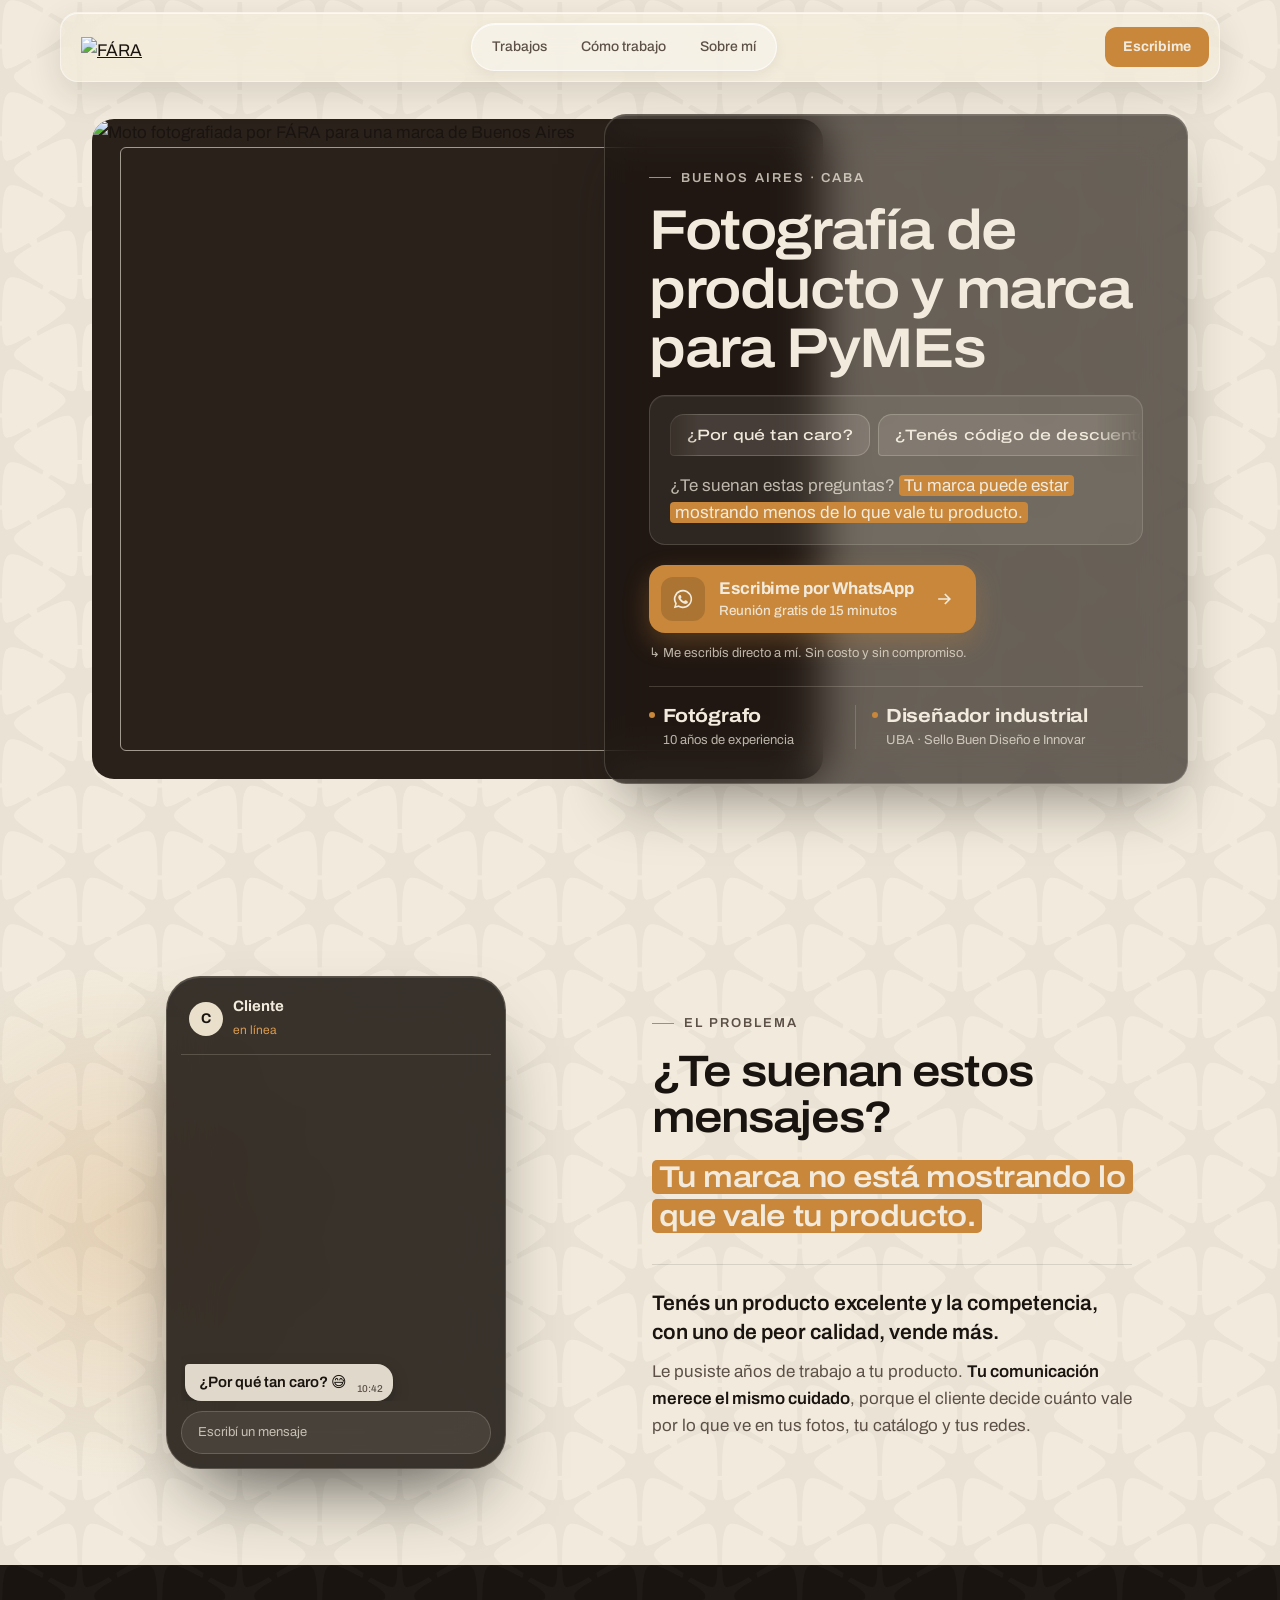
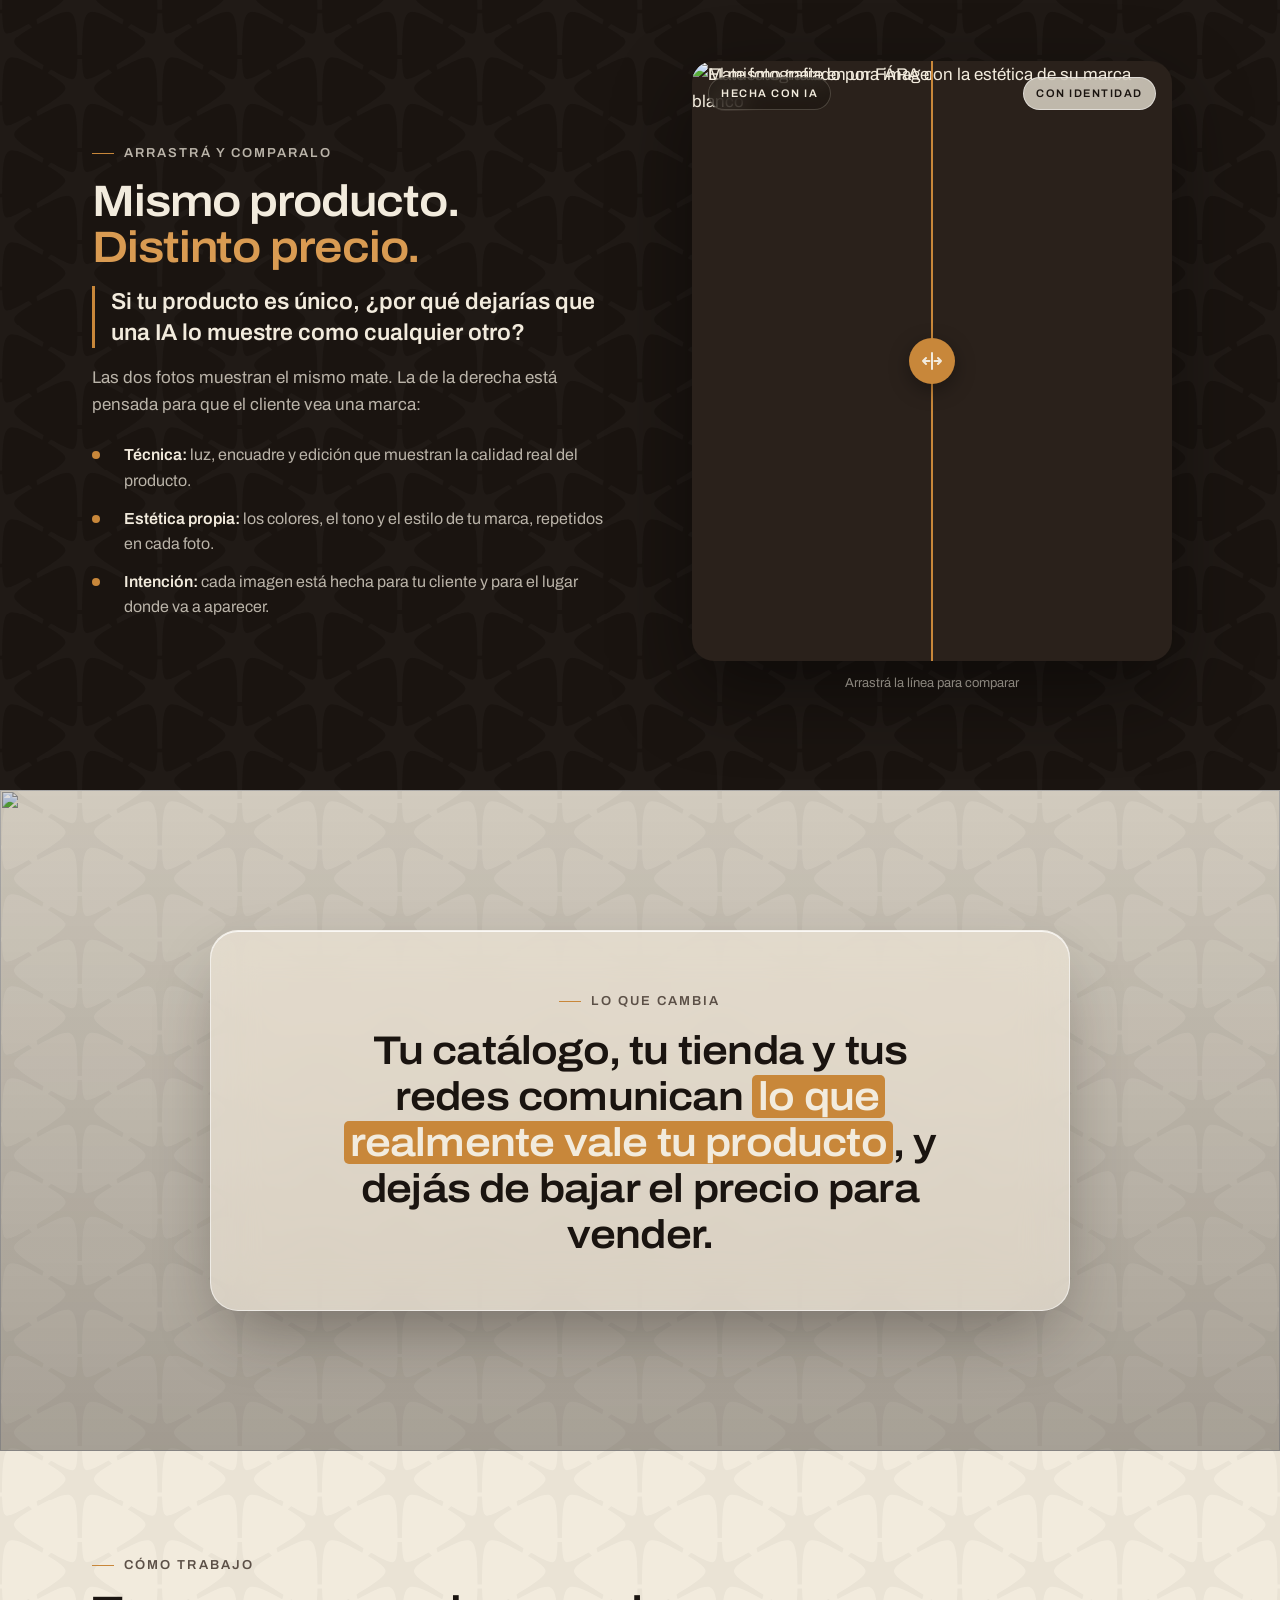
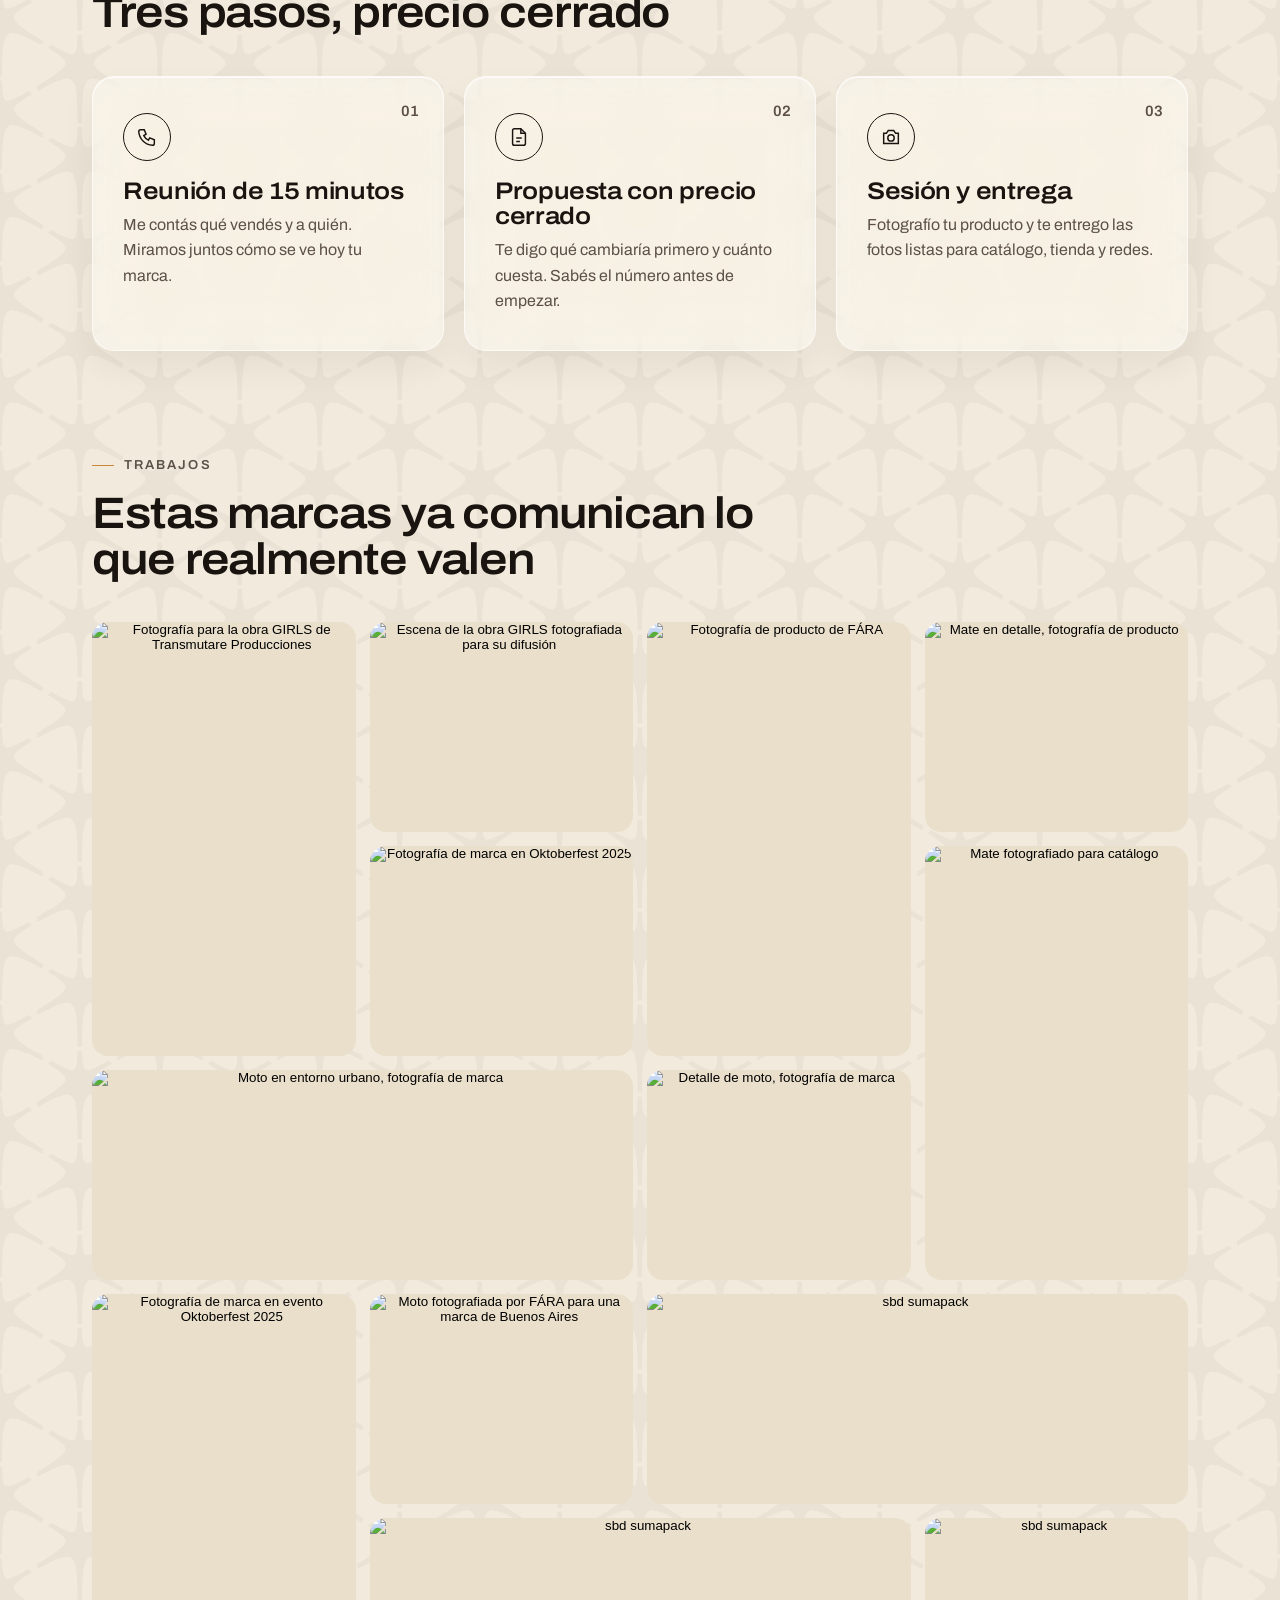
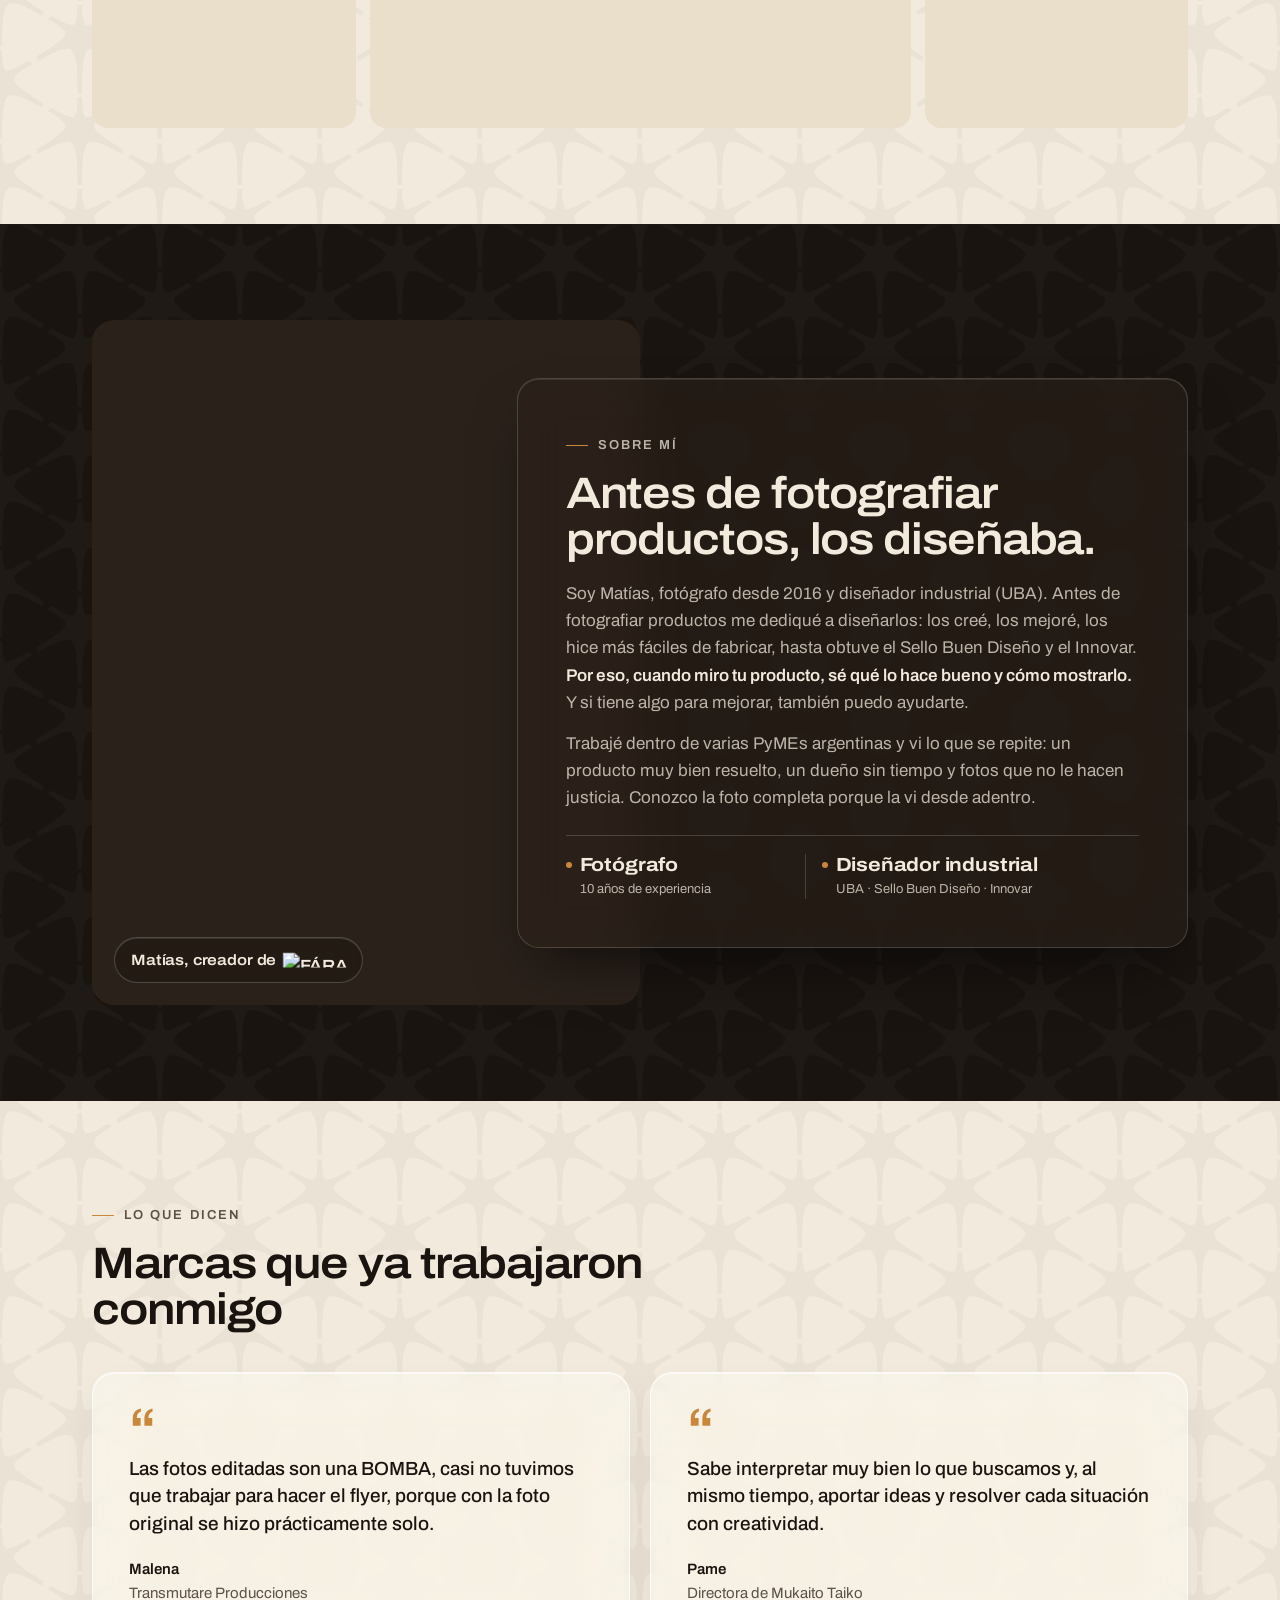
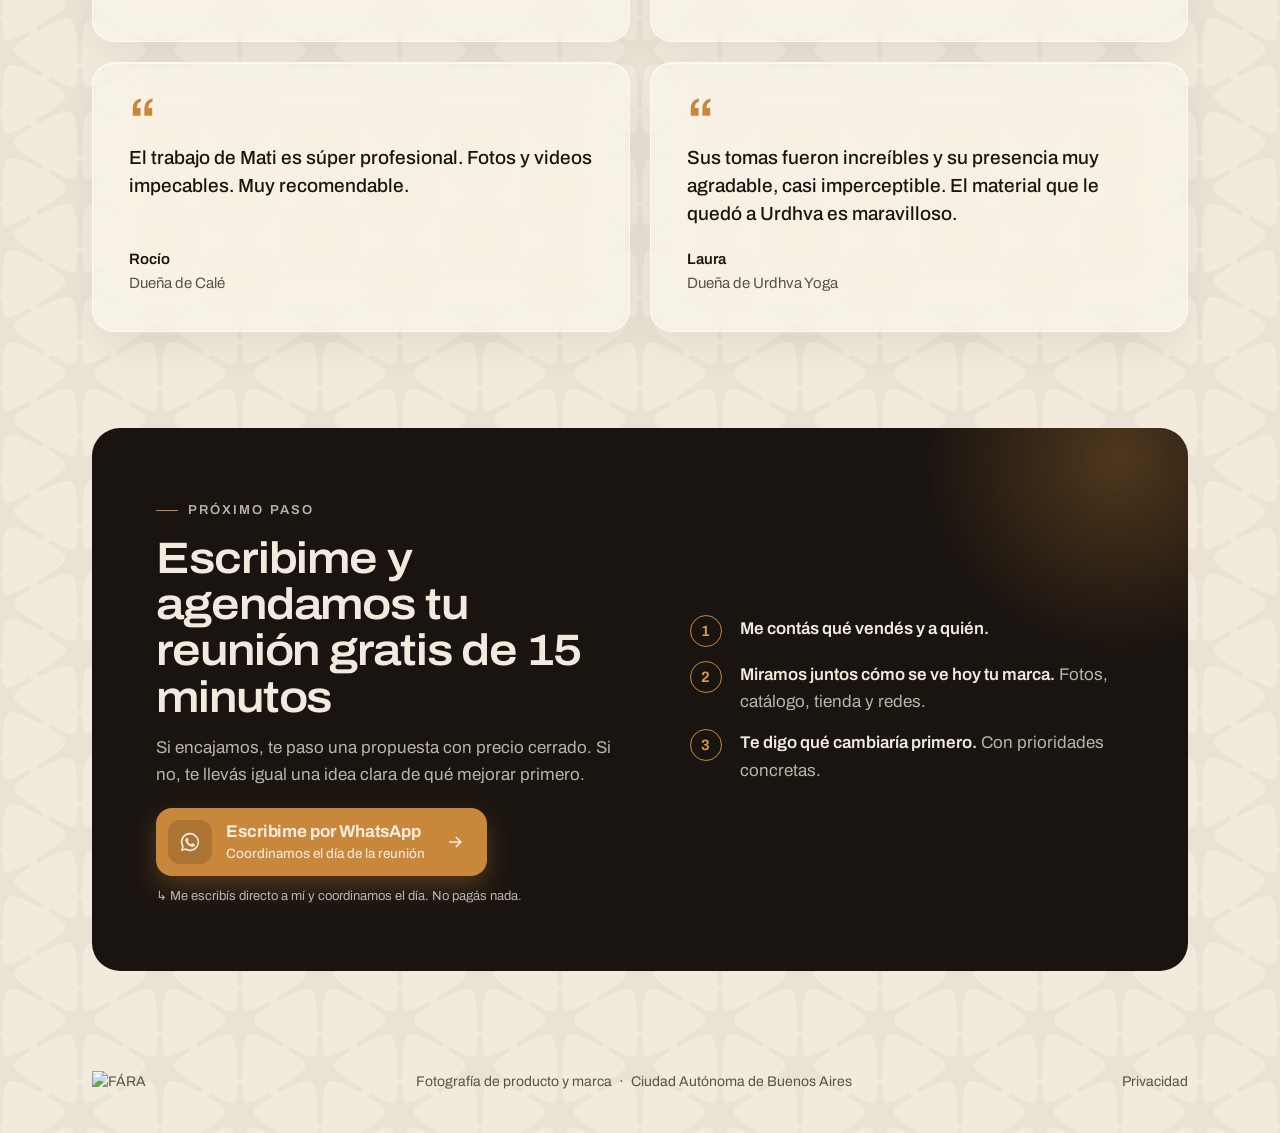
==== index.html @ 66a5099e "Landing: galería con clic y doble clic, visor con deslizar y flechas, corazón blanco con resorte Un " ====
<!DOCTYPE html>
<html lang="es-AR">
<head>
<meta charset="UTF-8">
<meta name="viewport" content="width=device-width, initial-scale=1">

<title>FÁRA - Fotografía de producto y marcas para PyMEs</title>
<meta name="description" content="Fotografía de producto y marca para PyMEs de CABA. Tu catálogo, tu tienda y tus redes se ven al precio que cobrás. Escribime y agendamos una reunión gratis de 15 minutos.">

<!-- Dirección oficial de la web (dominio principal en Netlify) -->
<link rel="canonical" href="https://faraimagen.com.ar/">

<!-- Open Graph: imagen al compartir el link (mismo link que la planilla, Links → LOGOS → Open Graph). Cambiarla necesita deploy -->
<meta property="og:type" content="website">
<meta property="og:locale" content="es_AR">
<meta property="og:site_name" content="FÁRA">
<meta property="og:title" content="FÁRA · Fotografía de producto y marca para PyMEs de CABA">
<meta property="og:description" content="Si te piden descuento todo el tiempo, tu marca se ve más barata que tu producto. Escribime y agendamos una reunión gratis de 15 minutos.">
<meta property="og:image" content="https://res.cloudinary.com/eekglpse/image/upload/v1793324415/FARA_open_graph.jpg">
<meta property="og:image:width" content="1200">
<meta property="og:image:height" content="630">
<meta property="og:url" content="https://faraimagen.com.ar/">
<meta name="twitter:card" content="summary_large_image">
<meta name="twitter:title" content="FÁRA · Fotografía de producto y marca para PyMEs de CABA">
<meta name="twitter:description" content="Si te piden descuento todo el tiempo, tu marca se ve más barata que tu producto.">
<meta name="twitter:image" content="https://res.cloudinary.com/eekglpse/image/upload/v1793324415/FARA_open_graph.jpg">

<link rel="icon" type="image/png" href="https://res.cloudinary.com/eekglpse/image/upload/v1792547726/fara_favicon_48_positivo.png">
<meta name="theme-color" content="#1A1410">

<!-- VERIFICACIONES: acá van facebook-domain-verification y google-site-verification cuando las tengas -->
<!-- Meta Pixel: reemplazá TU_PIXEL_ID por el ID de tu Pixel (ver README). Mientras diga TU_PIXEL_ID no se envía nada. -->
<script>
window.MK_PIXEL_ID='TU_PIXEL_ID';
window.MK_PV_ID=(window.crypto&&crypto.randomUUID)?crypto.randomUUID():String(Date.now())+Math.random().toString(16).slice(2);
if(window.MK_PIXEL_ID.indexOf('TU_')!==0){
  !function(f,b,e,v,n,t,s){if(f.fbq)return;n=f.fbq=function(){n.callMethod?n.callMethod.apply(n,arguments):n.queue.push(arguments)};if(!f._fbq)f._fbq=n;n.push=n;n.loaded=!0;n.version='2.0';n.queue=[];t=b.createElement(e);t.async=!0;t.src=v;s=b.getElementsByTagName(e)[0];s.parentNode.insertBefore(t,s)}(window,document,'script','https://connect.facebook.net/en_US/fbevents.js');
  fbq('init',window.MK_PIXEL_ID);
  fbq('track','PageView',{},{eventID:window.MK_PV_ID});
}
</script>
<noscript><img height="1" width="1" style="display:none" alt="" src="https://www.facebook.com/tr?id=TU_PIXEL_ID&amp;ev=PageView&amp;noscript=1"></noscript>
<script src="/assets/js/tracking.js?v=3" defer></script>

<link rel="preconnect" href="https://fonts.googleapis.com">
<link rel="preconnect" href="https://fonts.gstatic.com" crossorigin>
<link rel="preconnect" href="https://res.cloudinary.com">
<!-- Tipografía de marca: Archivo (variable, peso 400-700 y ancho 100-125) -->
<link href="https://fonts.googleapis.com/css2?family=Archivo:wdth,wght@100..125,400..700&display=swap" rel="stylesheet">

<!-- foto de portada: horizontal con el texto a la derecha (900 px o más), vertical con el texto abajo -->
<link rel="preload" as="image" media="(min-width:900px)"
  href="https://res.cloudinary.com/eekglpse/image/upload/f_auto,q_auto,w_1600/v1792715102/TOM_moto_05-26-7.webp"
  imagesrcset="https://res.cloudinary.com/eekglpse/image/upload/f_auto,q_auto,w_800/v1792715102/TOM_moto_05-26-7.webp 800w, https://res.cloudinary.com/eekglpse/image/upload/f_auto,q_auto,w_1600/v1792715102/TOM_moto_05-26-7.webp 1600w"
  imagesizes="60vw">
<link rel="preload" as="image" media="(max-width:899px)"
  href="https://res.cloudinary.com/eekglpse/image/upload/f_auto,q_auto,w_800/v1792715092/TRA-GIRLS_25-26-2.webp"
  imagesrcset="https://res.cloudinary.com/eekglpse/image/upload/f_auto,q_auto,w_800/v1792715092/TRA-GIRLS_25-26-2.webp 800w, https://res.cloudinary.com/eekglpse/image/upload/f_auto,q_auto,w_1200/v1792715092/TRA-GIRLS_25-26-2.webp 1200w"
  imagesizes="100vw">

<script type="application/ld+json">
{
  "@context": "https://schema.org",
  "@type": "ProfessionalService",
  "name": "FÁRA",
  "description": "Fotografía de producto y marca para PyMEs de la Ciudad de Buenos Aires.",
  "url": "https://faraimagen.com.ar/",
  "image": "https://res.cloudinary.com/eekglpse/image/upload/v1793324415/FARA_open_graph.jpg",
  "logo": "https://res.cloudinary.com/eekglpse/image/upload/f_png,h_160/c_crop,g_center,w_0.96,h_0.9/e_make_transparent:35/e_trim:10/e_colorize:100,co_rgb:1A1410/v1792547783/fara_marca_agua_logotipo_crema.svg",
  "areaServed": { "@type": "City", "name": "Ciudad Autónoma de Buenos Aires" },
  "address": { "@type": "PostalAddress", "addressLocality": "Buenos Aires", "addressRegion": "CABA", "addressCountry": "AR" },
  "founder": {
    "@type": "Person",
    "name": "Matías Robles",
    "jobTitle": "Fotógrafo de producto y diseñador industrial",
    "alumniOf": "Universidad de Buenos Aires"
  },
  "knowsAbout": ["Fotografía de producto", "Fotografía de marca", "Diseño industrial", "Catálogos para PyMEs"]
}
</script>

<style>
/* ============ TOKENS (paleta oficial FÁRA) ============ */
:root{
  --crema:#F2EBDD;      /* principal, ~70% */
  --crema-2:#E9DFCB;
  --espresso:#1A1410;   /* texto y bloques oscuros, ~20% */
  --espresso-2:#2A211B;
  --ambar:#C8873A;      /* acento: botones y detalles, ~10% */
  --ambar-2:#D99B52;
  --petroleo:#2F5D62;   /* complementario, uso mínimo */
  --salvia:#7A8B6F;     /* complementario, uso mínimo */
  --muted:#5C5047;
  --on-dark:#F2EBDD;
  --on-dark-muted:rgba(242,235,221,.74);
  --line-dark:rgba(242,235,221,.18);
  --line:rgba(26,20,16,.12);
  --radius:22px;
  --max:1160px;
  --ease:cubic-bezier(.23,1,.32,1);        /* ease-out firme: entradas y respuestas */
  --ease-io:cubic-bezier(.77,0,.175,1);   /* movimiento en pantalla */
  --spring:linear(0,0.057,0.183,0.334,0.482,0.613,0.722,0.808,0.874,0.921,0.954,0.977,0.991,0.999,1.004,1.006,1.006,1.006,1.005,1.004,1.003,1.002,1); /* resorte casi sin rebote (0,55 s) */
  --font:'Archivo', system-ui, -apple-system, sans-serif;

  /* vidrio */
  --glass-dark:rgba(26,20,16,.78);
  --glass-light:rgba(242,235,221,.5);
  --glass-blur:blur(22px) saturate(140%);

  /* trama de fondo: estrella de fara_trama_solo_estrellas_modulo, en línea, 4% sobre crema y 3% sobre oscuro */
  --trama-osc:url("data:image/svg+xml,%3Csvg xmlns='http://www.w3.org/2000/svg' viewBox='0 0 86.9175 50.1818'%3E%3Cdefs%3E%3Cpath id='s' d='M185.765,110.813c-40.562-24.01-62.383-39.111-62.383-49.702,0-8.523,14.691-18.372,38.069-32.089-2.269-2.378-4.665-4.632-7.171-6.761-21.767,12.39-36.705,20.101-44.911,20.101-2.874,0-7.217,0-9.513-14.125-1.13-6.952-1.607-16.329-1.81-28.132-1.451-.067-2.910-.105-4.378-.105-1.776,0-3.539.054-5.29.152-.203,11.787-.679,21.151-1.808,28.092-2.296,14.117-6.640,14.117-9.515,14.117-8.138,0-22.897-7.583-44.366-19.791-2.493,2.140-4.872,4.409-7.128,6.797,23.031,13.533,37.477,23.288,37.477,31.743,0,10.521-21.529,25.491-61.561,49.217.605,3.368,1.395,6.671,2.349,9.904,29.871-16.638,49.936-26.121,62.540-26.121,8.780,0,15.347,4.434,18.864,26.071,2.504,15.403,3.106,37.678,3.250,67.010,1.717.094,3.445.145,5.185.145,1.433,0,2.857-.038,4.274-.101.144-29.366.744-51.661,3.249-67.066,3.516-21.627,10.085-26.058,18.866-26.058,12.716,0,33.015,9.645,63.323,26.556.966-3.215,1.766-6.503,2.386-9.853Z'/%3E%3C/defs%3E%3Cg fill='%231A1410' fill-opacity='.04'%3E%3Cuse href='%23s' transform='translate(-24 -24) scale(0.2562)'/%3E%3Cuse href='%23s' transform='translate(-24 26.1818) scale(0.2562)'/%3E%3Cuse href='%23s' transform='translate(62.9175 -24) scale(0.2562)'/%3E%3Cuse href='%23s' transform='translate(62.9175 26.1818) scale(0.2562)'/%3E%3Cuse href='%23s' transform='translate(19.4587 1.0909) scale(0.2562)'/%3E%3C/g%3E%3C/svg%3E");
  --trama-clara:url("data:image/svg+xml,%3Csvg xmlns='http://www.w3.org/2000/svg' viewBox='0 0 86.9175 50.1818'%3E%3Cdefs%3E%3Cpath id='s' d='M185.765,110.813c-40.562-24.01-62.383-39.111-62.383-49.702,0-8.523,14.691-18.372,38.069-32.089-2.269-2.378-4.665-4.632-7.171-6.761-21.767,12.39-36.705,20.101-44.911,20.101-2.874,0-7.217,0-9.513-14.125-1.13-6.952-1.607-16.329-1.81-28.132-1.451-.067-2.910-.105-4.378-.105-1.776,0-3.539.054-5.29.152-.203,11.787-.679,21.151-1.808,28.092-2.296,14.117-6.640,14.117-9.515,14.117-8.138,0-22.897-7.583-44.366-19.791-2.493,2.140-4.872,4.409-7.128,6.797,23.031,13.533,37.477,23.288,37.477,31.743,0,10.521-21.529,25.491-61.561,49.217.605,3.368,1.395,6.671,2.349,9.904,29.871-16.638,49.936-26.121,62.540-26.121,8.780,0,15.347,4.434,18.864,26.071,2.504,15.403,3.106,37.678,3.250,67.010,1.717.094,3.445.145,5.185.145,1.433,0,2.857-.038,4.274-.101.144-29.366.744-51.661,3.249-67.066,3.516-21.627,10.085-26.058,18.866-26.058,12.716,0,33.015,9.645,63.323,26.556.966-3.215,1.766-6.503,2.386-9.853Z'/%3E%3C/defs%3E%3Cg fill='%23F2EBDD' fill-opacity='.03'%3E%3Cuse href='%23s' transform='translate(-24 -24) scale(0.2562)'/%3E%3Cuse href='%23s' transform='translate(-24 26.1818) scale(0.2562)'/%3E%3Cuse href='%23s' transform='translate(62.9175 -24) scale(0.2562)'/%3E%3Cuse href='%23s' transform='translate(62.9175 26.1818) scale(0.2562)'/%3E%3Cuse href='%23s' transform='translate(19.4587 1.0909) scale(0.2562)'/%3E%3C/g%3E%3C/svg%3E");
}

/* ============ BASE ============ */
*,*::before,*::after{box-sizing:border-box;margin:0;padding:0;}
html{scroll-behavior:smooth;}
body{
  font-family:var(--font);font-size:17px;line-height:1.6;color:var(--espresso);
  background:var(--crema) var(--trama-osc) 0 0/160px auto;
  -webkit-font-smoothing:antialiased;
}
img{max-width:100%;display:block;}
a{color:inherit;}
.wrap{max-width:var(--max);margin:0 auto;padding:0 20px;}
section{padding:56px 0;}
@media (min-width:768px){ section{padding:96px 0;} .wrap{padding:0 32px;} }

h1,h2,h3{font-family:var(--font);font-weight:600;line-height:1.05;letter-spacing:-.025em;font-stretch:112%;}
h1{font-size:clamp(30px,4.6vw,56px);}
h2{font-size:clamp(27px,3.8vw,44px);}
h3{font-size:clamp(20px,2.1vw,24px);letter-spacing:-.015em;}
.accent-text{color:var(--ambar-2);}
.eyebrow{
  display:inline-flex;align-items:center;gap:10px;
  font-size:13px;font-weight:600;letter-spacing:.16em;text-transform:uppercase;color:var(--muted);
}
.eyebrow::before{content:"";width:22px;height:1px;background:var(--ambar);}
.on-dark .eyebrow{color:var(--on-dark-muted);}
.lead{font-size:clamp(17px,1.6vw,19px);}
.section-head{max-width:680px;margin-bottom:40px;}
.section-head h2{margin-top:14px;}

/* ============ BOTONES ============ */
.btn{
  display:inline-flex;align-items:center;justify-content:center;gap:10px;
  padding:16px 26px;border-radius:12px;border:none;cursor:pointer;
  font-family:var(--font);font-weight:700;font-size:16px;line-height:1.3;text-decoration:none;text-align:left;
  transition:transform 160ms var(--ease), box-shadow .2s ease, background .2s ease;
}
@media (hover:hover) and (pointer:fine){ .btn:hover{transform:translateY(-2px);} }
.btn:active{transform:scale(.97);transition-duration:100ms;}
.btn-accent{background:var(--ambar);color:var(--crema);box-shadow:0 10px 26px rgba(200,135,58,.32);}
.btn-accent:hover{background:var(--ambar-2);box-shadow:0 14px 32px rgba(200,135,58,.42);}
.btn svg{width:20px;height:20px;flex:none;}
.btn-cta{padding:12px 22px 12px 12px;gap:14px;border-radius:16px;}
.btn-cta .btn-ico{width:44px;height:44px;border-radius:12px;background:rgba(26,20,16,.16);display:flex;align-items:center;justify-content:center;flex:none;}
.btn-cta .btn-ico svg{width:22px;height:22px;}
.btn-cta .btn-txt{display:flex;flex-direction:column;gap:2px;}
.btn-cta .btn-txt strong{font-size:17px;font-weight:700;letter-spacing:-.005em;}
.btn-cta .btn-txt small{font-size:13.5px;font-weight:500;opacity:.92;}
.btn-cta .btn-arrow{width:20px;height:20px;margin-left:6px;transition:transform .2s var(--ease);}
@media (hover:hover) and (pointer:fine){ .btn-cta:hover .btn-arrow{transform:translateX(3px);} }
@media (max-width:899px){
  .btn-cta{width:100%;padding:10px 14px 10px 10px;gap:12px;}
  .btn-cta .btn-ico{width:38px;height:38px;}
  .btn-cta .btn-txt strong{font-size:16px;}
  .btn-cta .btn-arrow{display:none;}
}
.micro{display:block;margin-top:10px;font-size:13px;color:var(--muted);}
.on-dark .micro{color:var(--on-dark-muted);}

/* credenciales en 2 columnas */
.creds{display:grid;grid-template-columns:1fr 1.4fr;}
.creds div{display:flex;flex-direction:column;gap:4px;padding:0 16px;border-left:1px solid var(--line-dark);}
.creds div:first-child{padding-left:0;border-left:0;}
.creds b{font-size:clamp(16px,1.6vw,19px);font-weight:700;font-stretch:112%;letter-spacing:-.01em;color:var(--on-dark);line-height:1.15;}
.creds b::before{content:"";display:inline-block;width:6px;height:6px;border-radius:50%;background:var(--ambar);margin:0 8px 3px 0;vertical-align:middle;}
.creds span{font-size:13px;line-height:1.4;color:var(--on-dark-muted);padding-left:14px;}

/* ============ HEADER (vidrio) ============ */
.header{position:sticky;top:12px;z-index:50;padding:0 12px;}
.nav{
  max-width:var(--max);margin:0 auto;
  display:flex;align-items:center;justify-content:space-between;gap:16px;
  padding:10px 10px 10px 20px;border-radius:18px;
  background:var(--glass-light);
  backdrop-filter:var(--glass-blur);-webkit-backdrop-filter:var(--glass-blur);
  border:1px solid rgba(255,255,255,.45);
  box-shadow:0 12px 34px rgba(26,20,16,.12), inset 0 1px 0 rgba(255,255,255,.7);
}
.nav-logo img{height:21px;width:auto;}
.nav-links{display:none;position:relative;gap:2px;padding:4px;border-radius:999px;
  background:rgba(255,255,255,.32);border:1px solid rgba(255,255,255,.6);
  box-shadow:inset 0 1px 0 rgba(255,255,255,.7), 0 4px 14px rgba(26,20,16,.06);}
.nav-links a{position:relative;z-index:1;padding:8px 16px;border-radius:999px;text-decoration:none;
  font-size:14px;font-weight:500;color:var(--muted);transition:color .25s ease;}
.nav-links a:hover,.nav-links a.is-on{color:var(--espresso);}
.nav-pill{position:absolute;z-index:0;top:4px;bottom:4px;left:0;width:0;border-radius:999px;
  background:var(--crema);box-shadow:0 2px 8px rgba(26,20,16,.12), inset 0 1px 0 rgba(255,255,255,.8);
  opacity:0;transition:transform .45s var(--ease), width .45s var(--ease), opacity .2s ease;
  transition:transform .55s var(--spring), width .55s var(--spring), opacity .2s ease;} /* sin soporte de linear() queda la línea anterior */
.nav .btn{padding:11px 18px;font-size:14px;box-shadow:none;}
@media (min-width:900px){ .nav-links{display:flex;} }

/* ============ HERO ============ */
.hero{padding:20px 0 56px;}
.hero-grid{position:relative;display:grid;}
.hero-photo{position:relative;border-radius:var(--radius);overflow:hidden;aspect-ratio:16/9;background:var(--espresso-2);}
.hero-photo picture{display:contents;}
.hero-photo img{width:100%;height:100%;object-fit:cover;} /* ninguna foto se espeja: se muestra tal cual se subió */
/* sección de mensajes */
.talk{position:relative;overflow:hidden;}
.talk::before{content:"";position:absolute;width:560px;height:560px;border-radius:50%;left:-160px;top:50%;transform:translateY(-50%);
  background:radial-gradient(circle,rgba(200,135,58,.22),transparent 65%);pointer-events:none;}
.talk-grid{position:relative;display:grid;gap:40px;align-items:center;}
.talk-copy h2{margin-top:14px;}
.talk-punch{margin-top:18px;font-size:clamp(22px,2.6vw,30px);font-weight:600;font-stretch:112%;line-height:1.3;letter-spacing:-.015em;}
.talk-punch mark{background:var(--ambar);color:var(--crema);padding:1px 7px;border-radius:5px;box-decoration-break:clone;-webkit-box-decoration-break:clone;}
.talk-why{margin-top:28px;padding-top:24px;border-top:1px solid var(--line);max-width:48ch;}
.talk-why-lead{font-size:clamp(18px,1.8vw,21px);font-weight:600;line-height:1.35;}
.talk-why p + p{margin-top:12px;color:var(--muted);}
.talk-why strong{color:var(--espresso);font-weight:600;}
.phone{
  width:min(100%,340px);margin:0 auto;border-radius:34px;padding:14px;
  background:rgba(26,20,16,.86);color:var(--on-dark);
  backdrop-filter:var(--glass-blur);-webkit-backdrop-filter:var(--glass-blur);
  border:1px solid rgba(242,235,221,.18);
  box-shadow:0 40px 80px -30px rgba(0,0,0,.7), inset 0 1px 0 rgba(255,255,255,.12);
}
.phone-top{display:flex;align-items:center;gap:10px;padding:6px 8px 12px;border-bottom:1px solid var(--line-dark);}
.phone-top .avatar{width:34px;height:34px;border-radius:50%;background:var(--crema-2);color:var(--espresso);display:flex;align-items:center;justify-content:center;font-weight:700;font-size:14px;}
.phone-top b{display:block;font-size:15px;line-height:1.2;}
.phone-top small{font-size:12px;color:var(--ambar-2);}
.chat{position:relative;height:300px;overflow:hidden;margin:6px 0 10px;
  -webkit-mask-image:linear-gradient(to bottom,transparent 0,#000 28%);mask-image:linear-gradient(to bottom,transparent 0,#000 28%);}
.chat-track{position:absolute;left:0;right:0;bottom:0;display:flex;flex-direction:column;align-items:flex-start;gap:8px;padding:0 4px;will-change:transform;}
.chat-bubble{
  position:relative;flex:none;margin:0;max-width:92%;padding:9px 46px 9px 14px;border-radius:4px 16px 16px 16px;
  background:rgba(242,235,221,.9);color:var(--espresso);
  box-shadow:0 6px 16px rgba(0,0,0,.25);
  font-size:15px;font-weight:600;line-height:1.25;
}
.chat-bubble time{position:absolute;right:10px;bottom:5px;font-size:10px;font-weight:500;color:var(--muted);}
.phone-input{border-radius:999px;padding:10px 16px;background:rgba(242,235,221,.08);border:1px solid var(--line-dark);font-size:13px;color:var(--on-dark-muted);}
@media (min-width:900px){ .talk-grid{grid-template-columns:1fr 1.1fr;gap:72px;} .chat{height:340px;} }
.hero-photo::after{content:"";position:absolute;inset:16px;border:1px solid rgba(242,235,221,.6);border-radius:6px;pointer-events:none;}
.hero-card{
  position:relative;z-index:2;margin:-28px 10px 0;padding:22px 20px 24px;border-radius:var(--radius);
  background:var(--glass-dark);
  backdrop-filter:var(--glass-blur);-webkit-backdrop-filter:var(--glass-blur);
  border:1px solid var(--line-dark);
  box-shadow:0 30px 60px -20px rgba(26,20,16,.5), inset 0 1px 0 rgba(255,255,255,.12);
  color:var(--on-dark);
}
.hero-card > .eyebrow{display:none;}
.hero-card h1{margin:0 0 14px;}
.hero-card .lead{color:var(--on-dark-muted);}
.hero-card,.asks-box,.asks{min-width:0;}
.asks-box{margin:4px 0 0;padding:14px 16px 16px;border-radius:16px;
  background:rgba(242,235,221,.07);border:1px solid rgba(242,235,221,.16);
  box-shadow:inset 0 1px 0 rgba(255,255,255,.06);animation:fade-up .6s var(--ease) .22s both;}
.asks{overflow:hidden;margin:0 -16px 12px;padding:2px 0;
  -webkit-mask-image:linear-gradient(90deg,transparent,#000 10%,#000 90%,transparent);mask-image:linear-gradient(90deg,transparent,#000 10%,#000 90%,transparent);}
.asks-track{display:flex;width:max-content;animation:asks-slide 52s linear infinite;}
.asks-track,.asks-dup{gap:8px;}
.asks-dup{display:flex;padding-left:8px;}
.asks-track > .ask:first-child{margin-left:16px;}
.asks.is-off .asks-track{animation-play-state:paused;}
@media (hover:hover) and (pointer:fine){ .asks:hover .asks-track{animation-play-state:paused;} }
@keyframes asks-slide{to{transform:translateX(-50%);}}
.ask{flex:none;white-space:nowrap;padding:7px 14px;border-radius:14px 14px 14px 4px;
  background:rgba(242,235,221,.12);border:1px solid rgba(242,235,221,.22);
  font-size:14px;font-weight:500;font-stretch:125%;letter-spacing:.01em;color:var(--crema);}
.asks-box .lead{font-size:clamp(15px,1.35vw,17px);}
@media (min-width:900px){ .ask{font-size:15px;padding:8px 16px;} .asks-box{padding:16px 20px 18px;} .asks{margin:0 -20px 14px;} .asks-track > .ask:first-child{margin-left:20px;} }
@media (max-width:899px){ .ask{font-size:13px;padding:6px 12px;} }
.hero-card mark{
  background-color:transparent;color:var(--crema);
  background-image:linear-gradient(100deg,var(--ambar),var(--ambar));
  background-repeat:no-repeat;background-size:0% 100%;
  padding:1px 5px;border-radius:4px;
  box-decoration-break:clone;-webkit-box-decoration-break:clone;
  animation:highlight-sweep .7s var(--ease) .75s forwards;
}
@keyframes highlight-sweep{to{background-size:100% 100%;}}
.hero-cta{margin-top:20px;}
.hero-card .creds{margin-top:22px;padding-top:18px;border-top:1px solid var(--line-dark);}

@media (min-width:900px){
  .hero{padding:44px 0 96px;}
  .hero-grid{grid-template-columns:repeat(12,1fr);align-items:center;}
  .hero-photo{grid-column:1 / span 8;grid-row:1;aspect-ratio:auto;height:min(80vh,660px);}
  .hero-photo::after{inset:28px;}
  .hero-card{grid-column:7 / span 6;grid-row:1;margin:0 0 0 -36px;padding:44px 44px 34px;background:rgba(26,20,16,.64);}
  .hero-card > .eyebrow{display:inline-flex;}
  .hero-card h1{margin:14px 0 16px;}
}

@keyframes fade-up{from{opacity:0;transform:translateY(12px);}to{opacity:1;transform:none;}}
.hero-photo{animation:fade-up .8s var(--ease) both;}
.hero-card .eyebrow{animation:fade-up .6s var(--ease) .1s both;}
.hero-card h1{animation:fade-up .6s var(--ease) .16s both;}
.hero-card .hero-cta{animation:fade-up .6s var(--ease) .28s both;}
.hero-card .creds{animation:fade-up .6s var(--ease) .34s both;}

/* ============ COMPARADOR ============ */
.compare{background:var(--espresso) var(--trama-clara) 0 0/160px auto;color:var(--on-dark);}
.compare-grid{display:grid;gap:36px;align-items:center;}
.compare-copy h2{margin-top:14px;}
.compare-copy p{margin-top:16px;color:var(--on-dark-muted);max-width:48ch;}
.compare-copy .ai-q{font-size:clamp(19px,1.9vw,23px);line-height:1.35;font-weight:600;color:var(--on-dark);padding-left:16px;border-left:3px solid var(--ambar);}
.compare-points{list-style:none;margin-top:24px;display:grid;gap:12px;}
.compare-points li{display:grid;grid-template-columns:22px 1fr;gap:10px;color:var(--on-dark-muted);font-size:16px;}
.compare-points li::before{content:"";width:8px;height:8px;margin-top:9px;border-radius:50%;background:var(--ambar);}
.compare-points b{color:var(--on-dark);font-weight:600;}
.cmp{position:relative;border-radius:var(--radius);overflow:hidden;aspect-ratio:4/5;
  max-width:480px;width:100%;margin:0 auto;cursor:ew-resize;user-select:none;touch-action:pan-y;
  box-shadow:0 30px 80px rgba(0,0,0,.45);background:var(--espresso-2);}
.cmp-img{position:absolute;inset:0;width:100%;height:100%;object-fit:cover;}
.cmp-before{position:absolute;inset:0;overflow:hidden;z-index:2;clip-path:inset(0 50% 0 0);}
.cmp-frost{position:absolute;inset:0;pointer-events:none;opacity:0;
  background:rgba(242,235,221,.24);backdrop-filter:blur(18px) saturate(120%);-webkit-backdrop-filter:blur(18px) saturate(120%);
  box-shadow:inset 0 0 0 1px rgba(255,255,255,.25);
  transition:opacity .25s ease;}
.cmp-divider{position:absolute;top:0;bottom:0;left:50%;width:2px;background:var(--ambar);z-index:3;pointer-events:none;transform:translateX(-1px);}
.cmp-handle{position:absolute;top:50%;left:50%;width:46px;height:46px;border-radius:50%;
  background:var(--ambar);transform:translate(-50%,-50%);z-index:4;
  display:flex;align-items:center;justify-content:center;font-weight:700;font-size:18px;box-shadow:0 6px 20px rgba(0,0,0,.35);color:var(--crema);}
.cmp-label{position:absolute;top:16px;z-index:5;font-size:11px;font-weight:600;letter-spacing:.14em;
  text-transform:uppercase;padding:7px 12px;border-radius:999px;
  backdrop-filter:blur(10px);-webkit-backdrop-filter:blur(10px);}
.cmp-label--l{left:16px;background:rgba(26,20,16,.55);color:var(--crema);border:1px solid rgba(242,235,221,.2);}
.cmp-label--r{right:16px;background:rgba(242,235,221,.75);color:var(--espresso);border:1px solid rgba(255,255,255,.5);}
/* al agarrarlo, el control crece apenas: el comparador "escuchó" el toque */
.cmp-handle{transition:transform 160ms var(--ease);}
.cmp.is-drag .cmp-handle{transform:translate(-50%,-50%) scale(1.1);}
.cmp-hint{text-align:center;margin-top:12px;font-size:13px;color:var(--on-dark-muted);}
@media (min-width:900px){ .compare-grid{grid-template-columns:1fr 1fr;gap:72px;} }

/* ============ PROMESA (foto de fondo + vidrio) ============ */
.promise{position:relative;padding:72px 0;overflow:hidden;isolation:isolate;}
.promise-bg{position:absolute;inset:0;z-index:-1;}
.promise-bg img{width:100%;height:100%;object-fit:cover;}
.promise-bg::after{content:"";position:absolute;inset:0;background:linear-gradient(180deg,rgba(26,20,16,.15),rgba(26,20,16,.35));}
.promise-card{
  max-width:860px;margin:0 auto;padding:32px 22px;border-radius:28px;text-align:center;
  background:rgba(242,235,221,.62);
  backdrop-filter:var(--glass-blur);-webkit-backdrop-filter:var(--glass-blur);
  border:1px solid rgba(255,255,255,.55);
  box-shadow:0 30px 70px -20px rgba(26,20,16,.45), inset 0 1px 0 rgba(255,255,255,.8);
}
.promise-card blockquote{
  font-weight:600;font-stretch:112%;font-size:clamp(25px,3.4vw,40px);line-height:1.15;letter-spacing:-.02em;
  max-width:24ch;margin:16px auto 0;
}
.promise-card .price-mark{
  color:var(--crema);padding:0 6px;border-radius:5px;
  background-image:linear-gradient(100deg,var(--ambar),var(--ambar));background-repeat:no-repeat;
  background-size:0% 100%;transition:background-size .8s var(--ease) .3s, color .25s ease .3s;
  box-decoration-break:clone;-webkit-box-decoration-break:clone;
}
.promise:not(.in-view) .price-mark{color:inherit;}
.promise.in-view .price-mark{background-size:100% 100%;}
@media (min-width:768px){
  .promise{padding:140px 0;}
  .promise-card{padding:52px 56px;}
}

/* ============ PROCESO ============ */
.steps{display:grid;gap:16px;}
.step{
  position:relative;padding:28px 24px;border-radius:var(--radius);
  background:rgba(255,255,255,.38);
  backdrop-filter:var(--glass-blur);-webkit-backdrop-filter:var(--glass-blur);
  border:1px solid rgba(255,255,255,.6);
  box-shadow:0 16px 34px rgba(26,20,16,.06), inset 0 1px 0 rgba(255,255,255,.7);
}
.step-icon{width:48px;height:48px;border-radius:50%;border:1.5px solid var(--espresso);
  display:flex;align-items:center;justify-content:center;margin-bottom:18px;}
.step-icon svg{width:22px;height:22px;}
.step-num{position:absolute;top:22px;right:24px;font-size:15px;font-weight:600;color:var(--muted);}
.step h3{margin-bottom:8px;}
.step p{color:var(--muted);font-size:16px;}
@media (min-width:768px){ .steps{grid-template-columns:repeat(3,1fr);gap:20px;} .step{padding:36px 30px;} }

/* ============ PORTAFOLIO ============ */
.bento{display:grid;grid-template-columns:repeat(2,1fr);grid-auto-rows:160px;gap:10px;grid-auto-flow:dense;}
.bento button{position:relative;border:0;padding:0;border-radius:16px;overflow:hidden;cursor:zoom-in;background:var(--crema-2);}
.bento button{transition:transform 160ms var(--ease);}
.bento button:active{transform:scale(.98);}
.bento img{width:100%;height:100%;object-fit:cover;transition:transform .5s var(--ease);}
@media (hover:hover) and (pointer:fine){ .bento button:hover img{transform:scale(1.03);} }
.bento button:focus-visible{outline:3px solid var(--ambar);outline-offset:3px;}
.bento .t{grid-row:span 2;}
.bento .w{grid-column:span 2;}
@media (min-width:768px){ .bento{grid-template-columns:repeat(4,1fr);grid-auto-rows:210px;gap:14px;} }

.lightbox{border:0;padding:0;background:transparent;max-width:min(92vw,1200px);max-height:90vh;margin:auto;}
.lightbox::backdrop{background:rgba(26,20,16,.75);backdrop-filter:blur(10px);-webkit-backdrop-filter:blur(10px);}
.lightbox img{max-width:100%;max-height:86vh;border-radius:12px;margin:0 auto;transform-origin:center;user-select:none;-webkit-user-select:none;-webkit-user-drag:none;touch-action:pan-y;}
.lb-nav{position:fixed;top:50%;translate:0 -50%;width:48px;height:48px;border-radius:50%;border:1px solid rgba(242,235,221,.35);
  background:rgba(26,20,16,.45);backdrop-filter:blur(14px);-webkit-backdrop-filter:blur(14px);color:var(--crema);cursor:pointer;
  display:none;align-items:center;justify-content:center;transition:transform 160ms var(--ease), background .2s ease;}
.lb-nav[hidden]{display:none !important;}
.lb-prev{left:20px;} .lb-next{right:20px;}
.lb-nav svg{width:22px;height:22px;fill:none;stroke:currentColor;stroke-width:2;stroke-linecap:round;stroke-linejoin:round;}
.lb-nav:active{transform:scale(.94);}
.lb-nav:focus-visible{outline:3px solid var(--ambar);outline-offset:3px;}
@media (hover:hover) and (pointer:fine){ .lb-nav{display:flex;} .lb-nav:hover{background:rgba(26,20,16,.7);} }
.lightbox-close{position:fixed;top:16px;right:16px;width:44px;height:44px;border-radius:50%;border:0;
  background:var(--crema);color:var(--espresso);font-size:22px;cursor:pointer;}

/* ============ SOBRE MÍ ============ */
.about{background:var(--espresso) var(--trama-clara) 0 0/160px auto;color:var(--on-dark);}
.about-grid{display:grid;position:relative;}
.about-photo{border-radius:var(--radius);overflow:hidden;aspect-ratio:4/5;background:var(--espresso-2);}
.about-photo img{width:100%;height:100%;object-fit:cover;transform:scale(1.08);}
.about-card{
  position:relative;z-index:2;margin:-44px 12px 0;padding:28px 24px;border-radius:var(--radius);
  background:rgba(42,33,27,.54);
  backdrop-filter:var(--glass-blur);-webkit-backdrop-filter:var(--glass-blur);
  border:1px solid var(--line-dark);box-shadow:0 30px 60px -20px rgba(0,0,0,.6), inset 0 1px 0 rgba(255,255,255,.1);
}
.about-card h2{margin:14px 0 18px;}
.about-card p{color:var(--on-dark-muted);margin-top:14px;}
.about-card p strong{color:var(--on-dark);font-weight:600;}
.about-card .creds{margin-top:24px;padding-top:18px;border-top:1px solid var(--line-dark);}
.photo-credit{position:absolute;left:16px;bottom:16px;z-index:2;display:flex;align-items:center;gap:9px;white-space:nowrap;
  padding:10px 16px;border-radius:999px;font-size:15px;font-weight:600;font-stretch:112%;letter-spacing:-.01em;color:var(--crema);
  background:rgba(26,20,16,.45);backdrop-filter:blur(14px) saturate(130%);-webkit-backdrop-filter:blur(14px) saturate(130%);
  border:1px solid rgba(242,235,221,.22);box-shadow:inset 0 1px 0 rgba(255,255,255,.1);}
.photo-credit img{height:14px;width:auto;flex:none;}
.about-photo{position:relative;}
@media (max-width:899px){ .photo-credit{bottom:60px;} } /* en celular la tarjeta sube 44px sobre la foto: el crédito queda por encima */
@media (min-width:900px){ .photo-credit{left:22px;bottom:22px;} }
@media (min-width:900px){
  .about-grid{grid-template-columns:repeat(12,1fr);align-items:center;}
  .about-photo{grid-column:1 / span 6;grid-row:1;}
  .about-card{grid-column:6 / span 7;grid-row:1;margin:0 0 0 -32px;padding:48px;}
}

/* ============ TESTIMONIOS ============ */
.testis{display:grid;gap:16px;}
.testi{
  display:flex;flex-direction:column;justify-content:space-between;gap:20px;padding:28px 24px;border-radius:var(--radius);
  background:rgba(255,255,255,.38);
  backdrop-filter:var(--glass-blur);-webkit-backdrop-filter:var(--glass-blur);
  border:1px solid rgba(255,255,255,.6);
  box-shadow:0 16px 34px rgba(26,20,16,.06), inset 0 1px 0 rgba(255,255,255,.7);
}
.testi blockquote{font-size:19px;line-height:1.45;font-weight:500;}
.testi blockquote::before{content:"“";display:block;font-size:56px;font-weight:700;line-height:.7;color:var(--ambar);margin-bottom:6px;}
.testi figcaption{font-size:15px;color:var(--muted);}
.testi figcaption b{display:block;color:var(--espresso);font-weight:600;}
@media (min-width:768px){ .testis{grid-template-columns:repeat(2,1fr);gap:20px;} .testi{padding:36px;} }

/* ============ CTA FINAL ============ */
.final{padding-bottom:72px;}
.final-card{border-radius:28px;padding:36px 24px;background:var(--espresso);color:var(--on-dark);
  display:grid;gap:28px;position:relative;overflow:hidden;}
.final-card::before{content:"";position:absolute;width:420px;height:420px;border-radius:50%;
  right:-140px;top:-180px;background:radial-gradient(circle,rgba(200,135,58,.3),transparent 65%);pointer-events:none;}
.final-card h2{margin-top:14px;}
.final-card > div > p{margin-top:14px;color:var(--on-dark-muted);}
.next{list-style:none;display:grid;gap:14px;counter-reset:n;}
.next li{counter-increment:n;display:grid;grid-template-columns:36px 1fr;gap:14px;align-items:start;color:var(--on-dark-muted);}
.next li::before{content:counter(n);width:32px;height:32px;border-radius:50%;border:1.5px solid var(--ambar);
  color:var(--ambar-2);display:flex;align-items:center;justify-content:center;font-size:15px;font-weight:600;}
.next li b{color:var(--on-dark);font-weight:600;}
@media (min-width:900px){ .final-card{grid-template-columns:1.1fr 1fr;padding:64px;gap:56px;align-items:center;} }

/* ============ FOOTER ============ */
.footer{padding:28px 0 40px;font-size:14px;color:var(--muted);}
.footer .wrap{display:flex;flex-wrap:wrap;gap:14px 24px;align-items:center;justify-content:space-between;}
.footer-logo img{height:22px;width:auto;}
/* textos del pie: cada frase entera; el punto se oculta cuando la frase empieza una línea */
.footer-txt{display:flex;flex-wrap:wrap;margin-left:-1.4em;clip-path:inset(0 0 0 1.4em);}
.footer-txt span{white-space:nowrap;}
.footer-txt span::before{content:"·";display:inline-block;width:1.4em;text-align:center;}
@media (max-width:767px){ .footer .wrap{flex-direction:column;align-items:flex-start;gap:12px;} }
.footer a{text-decoration:none;}
.footer a:hover{color:var(--espresso);}

/* ============ WEB EN MANTENIMIENTO (casilla de la planilla, Landing → general.mantenimiento) ============ */
.mant{position:fixed;inset:0;z-index:100;display:grid;place-items:center;padding:24px 20px;overflow:auto;
  background:var(--espresso) var(--trama-clara) 0 0/160px auto;color:var(--on-dark);text-align:center;
  animation:mant-in .3s var(--ease) both;}
.mant::before{content:"";position:absolute;width:520px;height:520px;border-radius:50%;left:50%;top:50%;transform:translate(-50%,-60%);
  background:radial-gradient(circle,rgba(200,135,58,.22),transparent 65%);pointer-events:none;}
.mant-box{position:relative;max-width:520px;display:grid;gap:18px;justify-items:center;}
.mant-logo{height:30px;width:auto;margin-bottom:10px;}
.mant-tit{font-weight:600;font-stretch:112%;font-size:clamp(28px,4.4vw,44px);line-height:1.1;letter-spacing:-.025em;}
.mant-txt{color:var(--on-dark-muted);font-size:clamp(16px,1.6vw,18px);max-width:40ch;}
.mant .btn-cta{margin-top:8px;width:auto;}
@keyframes mant-in{from{opacity:0;}to{opacity:1;}}

/* ============ ME GUSTA CON DOBLE TOQUE (detalle escondido en las fotos) ============ */
.hero-photo,.about-photo,.bento button{touch-action:manipulation;} /* el doble toque no hace zoom */
.fara-like{position:absolute;z-index:6;width:clamp(84px,14vw,120px);aspect-ratio:1;pointer-events:none;will-change:transform,opacity;}
.fara-like-i{width:100%;height:100%;display:block;will-change:transform;}

/* ============ REVEAL ============ */
.reveal{opacity:0;transform:translateY(12px);transition:opacity .5s var(--ease), transform .5s var(--ease);}
.reveal.in-view{opacity:1;transform:none;}
.stagger-item{opacity:0;transform:translateY(10px);transition:opacity .45s var(--ease), transform .45s var(--ease);}
.reveal-stagger.in-view .stagger-item{opacity:1;transform:none;}
.reveal-stagger.in-view .stagger-item:nth-child(2){transition-delay:.06s;}
.reveal-stagger.in-view .stagger-item:nth-child(3){transition-delay:.12s;}
.reveal-stagger.in-view .stagger-item:nth-child(4){transition-delay:.18s;}

@media (prefers-reduced-motion: reduce){
  html{scroll-behavior:auto;}
  .reveal,.stagger-item{transform:none;transition:opacity .3s ease;}
  .hero-photo,.hero-card .eyebrow,.hero-card h1,.hero-card .hero-cta,.hero-card .creds,.asks-box,.mant{animation:none;}
  .asks-track{animation:none;flex-wrap:wrap;width:auto;} .asks-dup{display:none;} .asks{-webkit-mask-image:none;mask-image:none;margin-left:0;margin-right:0;} .asks-track > .ask:first-child{margin-left:0;}
  .hero-card mark{animation:none;background-size:100% 100%;}
  .promise-card .price-mark{transition:none;background-size:100% 100%;color:var(--crema);}
  .bento img{transition:none;}
}

/* vidrio accesible: si el sistema pide menos transparencia o más contraste, el vidrio pasa a sólido */
@media (prefers-reduced-transparency: reduce){
  .nav,.promise-card{background:var(--crema);backdrop-filter:none;-webkit-backdrop-filter:none;}
  .hero-card,.about-card,.phone,.photo-credit{background:var(--espresso);backdrop-filter:none;-webkit-backdrop-filter:none;}
  .step,.testi{background:var(--crema-2);backdrop-filter:none;-webkit-backdrop-filter:none;}
}
@media (prefers-contrast: more){
  .nav,.promise-card,.step,.testi{border-color:rgba(26,20,16,.45);}
  .hero-card,.about-card,.phone{border-color:rgba(242,235,221,.5);}
}
</style>
</head>
<body>
<svg width="0" height="0" style="position:absolute" aria-hidden="true"><symbol id="ico-wa" viewBox="0 0 24 24"><path fill="currentColor" d="M12 2a10 10 0 0 0-8.6 15.1L2 22l5-1.3A10 10 0 1 0 12 2zm0 18.2a8.2 8.2 0 0 1-4.2-1.2l-.3-.2-3 .8.8-2.9-.2-.3A8.2 8.2 0 1 1 12 20.2zm4.5-6.1c-.2-.1-1.5-.7-1.7-.8s-.4-.1-.6.1-.6.8-.8 1-.3.2-.5.1a6.7 6.7 0 0 1-3.3-2.9c-.3-.4.3-.4.7-1.4.1-.2 0-.3 0-.4l-.8-1.8c-.2-.5-.4-.4-.6-.4h-.5a1 1 0 0 0-.7.3 3 3 0 0 0-.9 2.2 5.1 5.1 0 0 0 1.1 2.7 11.6 11.6 0 0 0 4.4 3.9c1.6.7 2.3.8 3.1.6a2.7 2.7 0 0 0 1.8-1.2 2.2 2.2 0 0 0 .1-1.2c0-.1-.2-.2-.4-.3z"/></symbol></svg>

<!-- ======================================================
     WHATSAPP: 5493885735415 (respaldo). El número que manda es el de la
     planilla (pestaña Landing → general.whatsapp)
     ====================================================== -->

<header class="header">
  <nav class="nav" aria-label="Principal">
    <a class="nav-logo" href="#inicio" aria-label="FÁRA, inicio">
      <img src="https://res.cloudinary.com/eekglpse/image/upload/f_png,h_160/c_crop,g_center,w_0.96,h_0.9/e_make_transparent:35/e_trim:10/e_colorize:100,co_rgb:1A1410/v1792547783/fara_marca_agua_logotipo_crema.svg" alt="FÁRA" height="21">
    </a>
    <div class="nav-links">
      <span class="nav-pill" aria-hidden="true"></span>
      <a href="#trabajos">Trabajos</a>
      <a href="#proceso">Cómo trabajo</a>
      <a href="#sobre-mi">Sobre mí</a>
    </div>
    <a class="btn btn-accent" href="https://wa.me/5493885735415?text=Hola%20Mat%C3%ADas%2C%20vi%20la%20web%20de%20F%C3%81RA%20y%20quiero%20agendar%20la%20reuni%C3%B3n%20de%2015%20minutos." target="_blank" rel="noopener" data-k="general.boton_menu">Escribime</a>
  </nav>
</header>

<main id="inicio">

  <!-- 1 · HERO -->
  <section class="hero">
    <div class="wrap hero-grid">
      <div class="hero-photo">
        <picture>
        <!-- vertical: cuando el texto pasa abajo de la foto -->
        <source id="srcHeroV" media="(max-width:899px)"
          srcset="https://res.cloudinary.com/eekglpse/image/upload/f_auto,q_auto,w_800/v1792715092/TRA-GIRLS_25-26-2.webp 800w, https://res.cloudinary.com/eekglpse/image/upload/f_auto,q_auto,w_1200/v1792715092/TRA-GIRLS_25-26-2.webp 1200w" sizes="100vw">
        <img id="imgHero"
          src="https://res.cloudinary.com/eekglpse/image/upload/f_auto,q_auto,w_1600/v1792715102/TOM_moto_05-26-7.webp"
          srcset="https://res.cloudinary.com/eekglpse/image/upload/f_auto,q_auto,w_800/v1792715102/TOM_moto_05-26-7.webp 800w,
                  https://res.cloudinary.com/eekglpse/image/upload/f_auto,q_auto,w_1600/v1792715102/TOM_moto_05-26-7.webp 1600w"
          sizes="60vw"
          alt="Moto fotografiada por FÁRA para una marca de Buenos Aires"
          fetchpriority="high" width="1600" height="1200">
        </picture>
      </div>

      <div class="hero-card on-dark">
        <span class="eyebrow" data-k="hero.etiqueta">Buenos Aires · CABA</span>
        <h1 data-k="hero.titulo">Fotografía de producto y marca para PyMEs</h1>
        <div class="asks-box">
          <div class="asks" id="asks" aria-label="Preguntas que te hacen tus clientes: ¿Por qué tan caro?, ¿Tenés código de descuento?, ¿Me hacés un precio?, En otro lado lo vi más barato, ¿Si llevo dos me hacés descuento?, Lo pienso y te aviso">
            <div class="asks-track"><span class="ask">¿Por qué tan caro?</span><span class="ask">¿Tenés código de descuento?</span><span class="ask">¿Me hacés un precio?</span><span class="ask">En otro lado lo vi más barato</span><span class="ask">¿Si llevo dos me hacés descuento?</span><span class="ask">Lo pienso y te aviso</span><span aria-hidden="true" class="asks-dup"><span class="ask">¿Por qué tan caro?</span><span class="ask">¿Tenés código de descuento?</span><span class="ask">¿Me hacés un precio?</span><span class="ask">En otro lado lo vi más barato</span><span class="ask">¿Si llevo dos me hacés descuento?</span><span class="ask">Lo pienso y te aviso</span></span></div>
          </div>
          <p class="lead"><span data-k="hero.frase">¿Te suenan estas preguntas?</span> <mark data-k="hero.frase" data-f="2">Tu marca puede estar mostrando menos de lo que vale tu producto.</mark></p>
        </div>
        <div class="hero-cta">
          <a class="btn btn-accent btn-cta" href="https://wa.me/5493885735415?text=Hola%20Mat%C3%ADas%2C%20vi%20la%20web%20de%20F%C3%81RA%20y%20quiero%20agendar%20la%20reuni%C3%B3n%20de%2015%20minutos." target="_blank" rel="noopener">
            <span class="btn-ico"><svg viewBox="0 0 24 24" aria-hidden="true"><use href="#ico-wa"/></svg></span>
            <span class="btn-txt"><strong data-k="hero.boton">Escribime por WhatsApp</strong><small data-k="hero.boton" data-f="2">Reunión gratis de 15 minutos</small></span>
            <svg class="btn-arrow" viewBox="0 0 24 24" fill="none" stroke="currentColor" stroke-width="2" aria-hidden="true"><path d="M5 12h14M13 6l6 6-6 6"/></svg>
          </a>
          <span class="micro" data-k="hero.micro">↳ Me escribís directo a mí. Sin costo y sin compromiso.</span>
        </div>
        <div class="creds" data-list="hero.credencial">
          <div><b>Fotógrafo</b><span>10 años de experiencia</span></div>
          <div><b>Diseñador industrial</b><span>UBA · Sello Buen Diseño e Innovar</span></div>
        </div>
      </div>
    </div>
  </section>

  <!-- 1b · MENSAJES QUE TE LLEGAN -->
  <section class="talk" id="problema">
    <div class="wrap talk-grid">
      <div class="phone reveal" aria-label="Mensajes que recibís de clientes">
        <div class="phone-top">
          <span class="avatar" aria-hidden="true">C</span>
          <span><b>Cliente</b><small>en línea</small></span>
        </div>
        <div class="chat"><div class="chat-track"></div></div>
        <div class="phone-input" aria-hidden="true"><span>Escribí un mensaje</span></div>
      </div>
      <div class="talk-copy reveal">
        <span class="eyebrow" data-k="problema.etiqueta">El problema</span>
        <h2 data-k="problema.titulo">¿Te suenan estos mensajes?</h2>
        <p class="talk-punch"><mark data-k="problema.resaltado">Tu marca no está mostrando lo que vale tu producto.</mark></p>
        <div class="talk-why">
          <p class="talk-why-lead" data-k="problema.destacado">Tenés un producto excelente y la competencia, con uno de peor calidad, vende más.</p>
          <p data-k="problema.texto" data-md>Le pusiste años de trabajo a tu producto. <strong>Tu comunicación merece el mismo cuidado</strong>, porque el cliente decide cuánto vale por lo que ve en tus fotos, tu catálogo y tus redes.</p>
        </div>
      </div>
    </div>
  </section>

  <!-- 3 · PRONÓSTICO: comparador -->
  <section class="compare on-dark">
    <div class="wrap compare-grid">
      <div class="compare-copy reveal">
        <span class="eyebrow" data-k="comparador.etiqueta">Arrastrá y comparalo</span>
        <h2><span data-k="comparador.titulo">Mismo producto.</span><br><span class="accent-text" data-k="comparador.titulo" data-f="2">Distinto precio.</span></h2>
        <p class="ai-q" data-k="comparador.pregunta">Si tu producto es único, ¿por qué dejarías que una IA lo muestre como cualquier otro?</p>
        <p data-k="comparador.intro">Las dos fotos muestran el mismo mate. La de la derecha está pensada para que el cliente vea una marca:</p>
        <ul class="compare-points" data-list="comparador.punto">
          <li><span><b>Técnica:</b> luz, encuadre y edición que muestran la calidad real del producto.</span></li>
          <li><span><b>Estética propia:</b> los colores, el tono y el estilo de tu marca, repetidos en cada foto.</span></li>
          <li><span><b>Intención:</b> cada imagen está hecha para tu cliente y para el lugar donde va a aparecer.</span></li>
        </ul>
      </div>

      <div class="reveal">
        <div class="cmp" id="cmp">
          <img class="cmp-img" id="imgDer" src="https://res.cloudinary.com/eekglpse/image/upload/f_auto,q_auto,w_960/v1792715098/MATE-13.webp" alt="Mate fotografiado por FÁRA con la estética de su marca" loading="lazy">
          <span class="cmp-frost" id="frostR" aria-hidden="true" style="z-index:1"></span>
          <div class="cmp-before" id="cmpBefore">
            <img class="cmp-img" id="imgIzq" src="https://res.cloudinary.com/eekglpse/image/upload/f_auto,q_auto,w_960/v1792715090/mate_ia.webp" alt="El mismo mate en una imagen generada con IA sobre fondo blanco" loading="lazy">
            <span class="cmp-frost" id="frostL" aria-hidden="true"></span>
          </div>
          <div class="cmp-divider" id="cmpDiv"></div>
          <div class="cmp-handle" id="cmpHandle" aria-hidden="true"><svg viewBox="0 0 24 24" style="width:24px;height:24px;fill:none;stroke:currentColor;stroke-width:2;stroke-linecap:round;stroke-linejoin:round"><path d="M12 4v16M9.5 12H3M6 9l-3 3 3 3M14.5 12H21M18 9l3 3-3 3"/></svg></div>
          <span class="cmp-label cmp-label--l" data-k="comparador.etiquetas_fotos">Hecha con IA</span>
          <span class="cmp-label cmp-label--r" data-k="comparador.etiquetas_fotos" data-f="2">Con identidad</span>
        </div>
        <p class="cmp-hint" data-k="comparador.ayuda">Arrastrá la línea para comparar</p>
      </div>
    </div>
  </section>

  <!-- 4 · PROMESA -->
  <section class="promise reveal">
    <div class="promise-bg">
      <img id="imgPromesa" src="https://res.cloudinary.com/eekglpse/image/upload/f_auto,q_auto,w_1600/v1792715096/MATE-5b.webp" alt="" loading="lazy">
    </div>
    <div class="wrap">
      <div class="promise-card">
        <span class="eyebrow" data-k="promesa.etiqueta">Lo que cambia</span>
        <blockquote><span data-k="promesa.frase">Tu catálogo, tu tienda y tus redes comunican</span> <span class="price-mark" data-k="promesa.frase" data-f="2">lo que realmente vale tu producto</span><span data-k="promesa.frase" data-f="3">, y dejás de bajar el precio para vender.</span></blockquote>
      </div>
    </div>
  </section>

  <!-- 5 · PROCESO (a definir por Matías) -->
  <section id="proceso" data-track-view="Cómo trabajo">
    <div class="wrap">
      <div class="section-head reveal">
        <span class="eyebrow" data-k="proceso.etiqueta">Cómo trabajo</span>
        <h2 data-k="proceso.titulo">Tres pasos, precio cerrado</h2>
      </div>
      <div class="steps reveal-stagger">
        <article class="step stagger-item">
          <span class="step-num">01</span>
          <div class="step-icon"><svg viewBox="0 0 24 24" fill="none" stroke="currentColor" stroke-width="1.6" aria-hidden="true"><path d="M5 4h4l2 5-2.5 1.5a11 11 0 0 0 5 5L15 13l5 2v4a2 2 0 0 1-2 2A16 16 0 0 1 3 6a2 2 0 0 1 2-2"/></svg></div>
          <h3 data-k="proceso.paso" data-i="0">Reunión de 15 minutos</h3>
          <p data-k="proceso.paso" data-i="0" data-f="2">Me contás qué vendés y a quién. Miramos juntos cómo se ve hoy tu marca.</p>
        </article>
        <article class="step stagger-item">
          <span class="step-num">02</span>
          <div class="step-icon"><svg viewBox="0 0 24 24" fill="none" stroke="currentColor" stroke-width="1.6" aria-hidden="true"><path d="M14 3H7a2 2 0 0 0-2 2v14a2 2 0 0 0 2 2h10a2 2 0 0 0 2-2V8z"/><path d="M14 3v5h5M9 13h6M9 17h4"/></svg></div>
          <h3 data-k="proceso.paso" data-i="1">Propuesta con precio cerrado</h3>
          <p data-k="proceso.paso" data-i="1" data-f="2">Te digo qué cambiaría primero y cuánto cuesta. Sabés el número antes de empezar.</p>
        </article>
        <article class="step stagger-item">
          <span class="step-num">03</span>
          <div class="step-icon"><svg viewBox="0 0 24 24" fill="none" stroke="currentColor" stroke-width="1.6" aria-hidden="true"><path d="M4 8h3l2-3h6l2 3h3v11H4z"/><circle cx="12" cy="13" r="3.5"/></svg></div>
          <h3 data-k="proceso.paso" data-i="2">Sesión y entrega</h3>
          <p data-k="proceso.paso" data-i="2" data-f="2">Fotografío tu producto y te entrego las fotos listas para catálogo, tienda y redes.</p>
        </article>
      </div>
    </div>
  </section>

  <!-- 6 · PORTAFOLIO -->
  <section id="trabajos" style="padding-top:0">
    <div class="wrap">
      <div class="section-head reveal">
        <span class="eyebrow" data-k="trabajos.etiqueta">Trabajos</span>
        <h2 data-k="trabajos.titulo">Estas marcas ya comunican lo que realmente valen</h2>
      </div>
      <div class="bento reveal" id="bento">
        <button class="t" data-full="https://res.cloudinary.com/eekglpse/image/upload/f_auto,q_auto,w_1600/v1792715092/TRA-GIRLS_25-26-2.webp" data-orig="https://res.cloudinary.com/eekglpse/image/upload/v1792715092/TRA-GIRLS_25-26-2.webpalta"><img src="https://res.cloudinary.com/eekglpse/image/upload/f_auto,q_auto,w_700/v1792715092/TRA-GIRLS_25-26-2.webp" alt="Fotografía para la obra GIRLS de Transmutare Producciones" loading="lazy"></button>
        <button class="" data-full="https://res.cloudinary.com/eekglpse/image/upload/f_auto,q_auto,w_1600/v1792715095/TRA-GIRLS_25-38.webp" data-orig="https://res.cloudinary.com/eekglpse/image/upload/v1792715095/TRA-GIRLS_25-38.webpnormal"><img src="https://res.cloudinary.com/eekglpse/image/upload/f_auto,q_auto,w_700/v1792715095/TRA-GIRLS_25-38.webp" alt="Escena de la obra GIRLS fotografiada para su difusión" loading="lazy"></button>
        <button class="t" data-full="https://res.cloudinary.com/eekglpse/image/upload/f_auto,q_auto,w_1600/v1792715086/DSC_7711.webp" data-orig="https://res.cloudinary.com/eekglpse/image/upload/v1792715086/DSC_7711.webpalta"><img src="https://res.cloudinary.com/eekglpse/image/upload/f_auto,q_auto,w_700/v1792715086/DSC_7711.webp" alt="Fotografía de producto de FÁRA" loading="lazy"></button>
        <button class="" data-full="https://res.cloudinary.com/eekglpse/image/upload/f_auto,q_auto,w_1600/v1792715096/MATE-5b.webp" data-orig="https://res.cloudinary.com/eekglpse/image/upload/v1792715096/MATE-5b.webpnormal"><img src="https://res.cloudinary.com/eekglpse/image/upload/f_auto,q_auto,w_700/v1792715096/MATE-5b.webp" alt="Mate en detalle, fotografía de producto" loading="lazy"></button>
        <button class="" data-full="https://res.cloudinary.com/eekglpse/image/upload/f_auto,q_auto,w_1600/v1792715085/000_Oktoberfest_-_2025-6189.webp" data-orig="https://res.cloudinary.com/eekglpse/image/upload/v1792715085/000_Oktoberfest_-_2025-6189.webpnormal"><img src="https://res.cloudinary.com/eekglpse/image/upload/f_auto,q_auto,w_700/v1792715085/000_Oktoberfest_-_2025-6189.webp" alt="Fotografía de marca en Oktoberfest 2025" loading="lazy"></button>
        <button class="t" data-full="https://res.cloudinary.com/eekglpse/image/upload/f_auto,q_auto,w_1600/v1792715098/MATE-13.webp" data-orig="https://res.cloudinary.com/eekglpse/image/upload/v1792715098/MATE-13.webpalta"><img src="https://res.cloudinary.com/eekglpse/image/upload/f_auto,q_auto,w_700/v1792715098/MATE-13.webp" alt="Mate fotografiado para catálogo" loading="lazy"></button>
        <button class="w" data-full="https://res.cloudinary.com/eekglpse/image/upload/f_auto,q_auto,w_1600/v1792715091/TOM_moto_05-26-21.webp" data-orig="https://res.cloudinary.com/eekglpse/image/upload/v1792715091/TOM_moto_05-26-21.webpancha"><img src="https://res.cloudinary.com/eekglpse/image/upload/f_auto,q_auto,w_1000/v1792715091/TOM_moto_05-26-21.webp" alt="Moto en entorno urbano, fotografía de marca" loading="lazy"></button>
        <button class="" data-full="https://res.cloudinary.com/eekglpse/image/upload/f_auto,q_auto,w_1600/v1792715084/TOM_moto_05-26-37.webp" data-orig="https://res.cloudinary.com/eekglpse/image/upload/v1792715084/TOM_moto_05-26-37.webpnormal"><img src="https://res.cloudinary.com/eekglpse/image/upload/f_auto,q_auto,w_700/v1792715084/TOM_moto_05-26-37.webp" alt="Detalle de moto, fotografía de marca" loading="lazy"></button>
        <button class="t" data-full="https://res.cloudinary.com/eekglpse/image/upload/f_auto,q_auto,w_1600/v1792715085/000_Oktoberfest_-_2025-6888.webp" data-orig="https://res.cloudinary.com/eekglpse/image/upload/v1792715085/000_Oktoberfest_-_2025-6888.webpalta"><img src="https://res.cloudinary.com/eekglpse/image/upload/f_auto,q_auto,w_700/v1792715085/000_Oktoberfest_-_2025-6888.webp" alt="Fotografía de marca en evento Oktoberfest 2025" loading="lazy"></button>
        <button class="" data-full="https://res.cloudinary.com/eekglpse/image/upload/f_auto,q_auto,w_1600/v1792715102/TOM_moto_05-26-7.webp" data-orig="https://res.cloudinary.com/eekglpse/image/upload/v1792715102/TOM_moto_05-26-7.webpnormal"><img src="https://res.cloudinary.com/eekglpse/image/upload/f_auto,q_auto,w_700/v1792715102/TOM_moto_05-26-7.webp" alt="Moto fotografiada por FÁRA para una marca de Buenos Aires" loading="lazy"></button>
        <button class="w" data-full="https://res.cloudinary.com/eekglpse/image/upload/f_auto,q_auto,w_1600/v1792717677/SBD_2023_39.webp" data-orig="https://res.cloudinary.com/eekglpse/image/upload/v1792717677/SBD_2023_39.webpancha"><img src="https://res.cloudinary.com/eekglpse/image/upload/f_auto,q_auto,w_1000/v1792717677/SBD_2023_39.webp" alt="sbd sumapack" loading="lazy"></button>
        <button class="w" data-full="https://res.cloudinary.com/eekglpse/image/upload/f_auto,q_auto,w_1600/v1792717673/SBD_2023_32.webp" data-orig="https://res.cloudinary.com/eekglpse/image/upload/v1792717673/SBD_2023_32.webpancha"><img src="https://res.cloudinary.com/eekglpse/image/upload/f_auto,q_auto,w_1000/v1792717673/SBD_2023_32.webp" alt="sbd sumapack" loading="lazy"></button>
        <button class="" data-full="https://res.cloudinary.com/eekglpse/image/upload/f_auto,q_auto,w_1600/v1792717672/SBD_2023_38.webp" data-orig="https://res.cloudinary.com/eekglpse/image/upload/v1792717672/SBD_2023_38.webpnormal"><img src="https://res.cloudinary.com/eekglpse/image/upload/f_auto,q_auto,w_700/v1792717672/SBD_2023_38.webp" alt="sbd sumapack" loading="lazy"></button>
      </div>
    </div>
  </section>

  <!-- 7 · SOBRE MÍ -->
  <section id="sobre-mi" class="about on-dark">
    <div class="wrap about-grid">
      <div class="about-photo reveal">
        <img id="imgRetrato" src="https://res.cloudinary.com/eekglpse/image/upload/f_auto,q_auto,w_900/v1792715339/Retrato_mr_-_09_29_optimized.webp" alt="Matías, fotógrafo y diseñador industrial, creador de FÁRA" loading="lazy">
        <p class="photo-credit"><span data-k="sobremi.credito">Matías, creador de</span> <img src="https://res.cloudinary.com/eekglpse/image/upload/f_png,h_160/c_crop,g_center,w_0.96,h_0.9/e_make_transparent:35/e_trim:10/e_colorize:100,co_rgb:F2EBDD/v1792547783/fara_marca_agua_logotipo_crema.svg" alt="FÁRA" height="14" loading="lazy"></p>
      </div>
      <div class="about-card reveal">
        <span class="eyebrow" data-k="sobremi.etiqueta">Sobre mí</span>
        <h2 data-k="sobremi.titulo">Antes de fotografiar productos, los diseñaba.</h2>
        <div data-list="sobremi.parrafo"><p>Soy Matías, fotógrafo desde 2016 y diseñador industrial (UBA). Antes de fotografiar productos me dediqué a diseñarlos: los creé, los mejoré, los hice más fáciles de fabricar, hasta obtuve el Sello Buen Diseño y el Innovar. <strong>Por eso, cuando miro tu producto, sé qué lo hace bueno y cómo mostrarlo.</strong> Y si tiene algo para mejorar, también puedo ayudarte.</p>
        <p>Trabajé dentro de varias PyMEs argentinas y vi lo que se repite: un producto muy bien resuelto, un dueño sin tiempo y fotos que no le hacen justicia. Conozco la foto completa porque la vi desde adentro.</p></div>
        <div class="creds" data-list="sobremi.credencial">
          <div><b>Fotógrafo</b><span>10 años de experiencia</span></div>
          <div><b>Diseñador industrial</b><span>UBA · Sello Buen Diseño · Innovar</span></div>
        </div>
      </div>
    </div>
  </section>

  <!-- 8 · PRUEBA SOCIAL -->
  <section id="testimonios">
    <div class="wrap">
      <div class="section-head reveal">
        <span class="eyebrow" data-k="testimonios.etiqueta">Lo que dicen</span>
        <h2 data-k="testimonios.titulo">Marcas que ya trabajaron conmigo</h2>
      </div>
      <div class="testis reveal-stagger" data-list="testimonios.testimonio">
        <figure class="testi stagger-item">
          <blockquote>Las fotos editadas son una BOMBA, casi no tuvimos que trabajar para hacer el flyer, porque con la foto original se hizo prácticamente solo.</blockquote>
          <figcaption><b>Malena</b>Transmutare Producciones</figcaption>
        </figure>
        <figure class="testi stagger-item">
          <blockquote>Sabe interpretar muy bien lo que buscamos y, al mismo tiempo, aportar ideas y resolver cada situación con creatividad.</blockquote>
          <figcaption><b>Pame</b>Directora de Mukaito Taiko</figcaption>
        </figure>
        <figure class="testi stagger-item">
          <blockquote>El trabajo de Mati es súper profesional. Fotos y videos impecables. Muy recomendable.</blockquote>
          <figcaption><b>Rocío</b>Dueña de Calé</figcaption>
        </figure>
        <figure class="testi stagger-item">
          <blockquote>Sus tomas fueron increíbles y su presencia muy agradable, casi imperceptible. El material que le quedó a Urdhva es maravilloso.</blockquote>
          <figcaption><b>Laura</b>Dueña de Urdhva Yoga</figcaption>
        </figure>
      </div>
    </div>
  </section>

  <!-- 9 · PRÓXIMOS PASOS + CTA FINAL -->
  <section class="final" id="contacto" style="padding-top:0">
    <div class="wrap">
      <div class="final-card on-dark reveal">
        <div>
          <span class="eyebrow" data-k="final.etiqueta">Próximo paso</span>
          <h2 data-k="final.titulo">Escribime y agendamos tu reunión gratis de 15 minutos</h2>
          <p data-k="final.texto">Si encajamos, te paso una propuesta con precio cerrado. Si no, te llevás igual una idea clara de qué mejorar primero.</p>
          <div class="hero-cta">
            <a class="btn btn-accent btn-cta" href="https://wa.me/5493885735415?text=Hola%20Mat%C3%ADas%2C%20vi%20la%20web%20de%20F%C3%81RA%20y%20quiero%20agendar%20la%20reuni%C3%B3n%20de%2015%20minutos." target="_blank" rel="noopener">
            <span class="btn-ico"><svg viewBox="0 0 24 24" aria-hidden="true"><use href="#ico-wa"/></svg></span>
            <span class="btn-txt"><strong data-k="final.boton">Escribime por WhatsApp</strong><small data-k="final.boton" data-f="2">Coordinamos el día de la reunión</small></span>
            <svg class="btn-arrow" viewBox="0 0 24 24" fill="none" stroke="currentColor" stroke-width="2" aria-hidden="true"><path d="M5 12h14M13 6l6 6-6 6"/></svg>
          </a>
            <span class="micro" data-k="final.micro">↳ Me escribís directo a mí y coordinamos el día. No pagás nada.</span>
          </div>
        </div>
        <ol class="next" data-list="final.paso">
          <li><span><b>Me contás qué vendés y a quién.</b></span></li>
          <li><span><b>Miramos juntos cómo se ve hoy tu marca.</b> Fotos, catálogo, tienda y redes.</span></li>
          <li><span><b>Te digo qué cambiaría primero.</b> Con prioridades concretas.</span></li>
        </ol>
      </div>
    </div>
  </section>
</main>

<footer class="footer">
  <div class="wrap">
    <a class="footer-logo" href="#inicio" aria-label="FÁRA, volver arriba">
      <img src="https://res.cloudinary.com/eekglpse/image/upload/f_png,h_160/c_crop,g_center,w_0.96,h_0.9/e_make_transparent:35/e_trim:10/e_colorize:100,co_rgb:1A1410/v1792547783/fara_marca_agua_logotipo_crema.svg" alt="FÁRA" height="22" loading="lazy">
    </a>
    <p class="footer-txt" data-list="pie.frase"><span>Fotografía de producto y marca</span><span>Ciudad Autónoma de Buenos Aires</span></p>
    <!-- Instagram: se carga desde la planilla (Landing → general.instagram). Si está vacío, no se muestra -->
    <a id="ig" href="#" target="_blank" rel="noopener" hidden>Instagram</a>
    <a href="/privacidad/">Privacidad</a>
  </div>
</footer>

<dialog class="lightbox" id="lightbox" aria-label="Foto ampliada">
  <button class="lightbox-close" id="lbClose" aria-label="Cerrar">×</button>
  <button class="lb-nav lb-prev" id="lbPrev" aria-label="Foto anterior"><svg viewBox="0 0 24 24" aria-hidden="true"><path d="M15 5l-7 7 7 7"/></svg></button>
  <button class="lb-nav lb-next" id="lbNext" aria-label="Foto siguiente"><svg viewBox="0 0 24 24" aria-hidden="true"><path d="M9 5l7 7-7 7"/></svg></button>
  <img id="lbImg" alt="">
</dialog>

<script>
/* ============================================================
   DATOS DESDE LA PLANILLA "FÁRA · Landing y marca" (Google Sheets)
   La página trae sus textos y fotos originales escritos en el HTML (los lee Google
   y quedan de respaldo). Al abrirla, lee la planilla publicada y reemplaza lo que cambió.
   PLANILLA_PUB: el código que aparece en el link de "Publicar en la web"
   (https://docs.google.com/spreadsheets/d/e/ESTE-CODIGO/pub...). Vacío = usa lo del HTML.
   ============================================================ */
const PLANILLA_PUB='2PACX-1vTOoGMOLUwT19wo225WphIC1s1NA_poh_Omz3HXBqjt9hmCECvr7ZWpr1e0dacM-X9upJm1U8TOaTzO';
const PESTANAS={landing:201, links:202};
(function(){
  if(!PLANILLA_PUB) return;
  const url=gid=>`https://docs.google.com/spreadsheets/d/e/${PLANILLA_PUB}/pub?gid=${gid}&single=true&output=csv`;
  /* lector de CSV (respeta comillas, comas y saltos de línea dentro de una celda) */
  function csv(t){
    const rows=[]; let row=[], f='', q=false;
    for(let i=0;i<t.length;i++){
      const c=t[i];
      if(q){ if(c==='"'){ if(t[i+1]==='"'){ f+='"'; i++; } else q=false; } else f+=c; }
      else if(c==='"') q=true;
      else if(c===','){ row.push(f); f=''; }
      else if(c==='\n'||c==='\r'){ if(c==='\r'&&t[i+1]==='\n') i++; row.push(f); rows.push(row); row=[]; f=''; }
      else f+=c;
    }
    if(f!==''||row.length){ row.push(f); rows.push(row); }
    return rows;
  }
  const si=v=>String(v).trim().toUpperCase()!=='FALSE';
  const esc=s=>s.replace(/[&<>"]/g,c=>({'&':'&amp;','<':'&lt;','>':'&gt;','"':'&quot;'}[c]));
  const md=s=>esc(s).replace(/\*\*(.+?)\*\*/g,'<strong>$1</strong>');
  /* Cloudinary: la transformación se agrega al mostrar, nunca se guarda en la planilla */
  const cl=(u,t)=>u.includes('/upload/')?u.replace('/upload/','/upload/'+t+'/'):u;
  const LOGO='f_png,h_160/c_crop,g_center,w_0.96,h_0.9/e_make_transparent:35/e_trim:10/e_colorize:100,co_rgb:';
  let mant=null; /* datos de "Web en mantenimiento" si la casilla está tildada */

  function aplicarTextos(rows){
    const D={};
    rows.slice(2).forEach(r=>{
      const k=(r[0]||'').trim(); if(!k.includes('.')||!si(r[5]??'TRUE')) return;
      (D[k]=D[k]||[]).push([r[2]||'',r[3]||'',r[4]||''].map(x=>x.trim()));
    });
    const get=(k,f=1,i=0)=>((D[k]||[])[i]||[])[f-1]||'';
    const list=k=>(D[k]||[]).filter(x=>x[0]);
    /* textos simples */
    document.querySelectorAll('[data-k]').forEach(el=>{
      const v=get(el.dataset.k,+(el.dataset.f||1),+(el.dataset.i||0)); if(!v) return;
      if('md' in el.dataset) el.innerHTML=md(v); else el.textContent=v;
    });
    /* listas */
    const L=(k,fn)=>{ const box=document.querySelector(`[data-list="${k}"]`), it=list(k); if(box&&it.length) box.innerHTML=it.map(fn).join(''); };
    const cred=x=>`<div><b>${esc(x[0])}</b><span>${esc(x[1])}</span></div>`;
    L('hero.credencial',cred); L('sobremi.credencial',cred);
    L('comparador.punto',x=>`<li><span><b>${esc(x[0])}</b> ${esc(x[1])}</span></li>`);
    L('sobremi.parrafo',x=>`<p>${md(x[0])}</p>`);
    L('testimonios.testimonio',x=>`<figure class="testi stagger-item"><blockquote>${esc(x[0])}</blockquote><figcaption><b>${esc(x[1])}</b>${esc(x[2])}</figcaption></figure>`);
    L('final.paso',x=>`<li><span><b>${esc(x[0])}</b>${x[1]?' '+esc(x[1]):''}</span></li>`);
    L('pie.frase',x=>`<span>${esc(x[0])}</span>`);
    /* preguntas del hero (la cinta va duplicada para que el loop no corte) */
    const pq=list('hero.pregunta').map(x=>x[0]);
    if(pq.length){
      const asks=document.getElementById('asks'), sp=pq.map(q=>`<span class="ask">${esc(q)}</span>`).join('');
      asks.querySelector('.asks-track').innerHTML=sp+`<span aria-hidden="true" class="asks-dup">${sp}</span>`;
      asks.setAttribute('aria-label','Preguntas que te hacen tus clientes: '+pq.join(', '));
    }
    /* mensajes del teléfono */
    if(window.FARA_setMsgs) FARA_setMsgs(list('problema.mensaje').map(x=>x[0]));
    /* espacio antes del cierre de la promesa si no arranca con puntuación */
    const p3=document.querySelector('[data-k="promesa.frase"][data-f="3"]');
    if(p3&&p3.textContent&&/^[A-Za-zÁÉÍÓÚáéíóúÑñ¿¡0-9]/.test(p3.textContent)) p3.textContent=' '+p3.textContent;
    /* WhatsApp e Instagram */
    const num=get('general.whatsapp').replace(/\D/g,''), msj=get('general.whatsapp_mensaje');
    if(num) document.querySelectorAll('a[href^="https://wa.me/"]').forEach(a=>{ a.href=`https://wa.me/${num}`+(msj?`?text=${encodeURIComponent(msj)}`:''); });
    const ig=get('general.instagram'), a=document.getElementById('ig');
    if(ig&&a){ a.href=ig; a.hidden=false; }
    /* pestaña del navegador (Google y WhatsApp siguen leyendo el título fijo del código) */
    const tp=get('general.titulo_pestana'); if(tp) document.title=tp;
    /* web en mantenimiento: casilla tildada = pantalla completa con logo, mensaje y WhatsApp */
    if(get('general.mantenimiento').toUpperCase()==='TRUE'){
      mant={titulo:get('general.mantenimiento_mensaje'),texto:get('general.mantenimiento_mensaje',2)};
    }
    /* colores de marca: los tonos secundarios se calculan solos a partir de los tres principales */
    const hex=v=>/^#?[0-9a-f]{6}$/i.test(v)?'#'+v.replace('#','').toUpperCase():null;
    const C={crema:hex(get('marca.color_crema')),espresso:hex(get('marca.color_espresso')),ambar:hex(get('marca.color_ambar'))};
    const rgb=h=>[1,3,5].map(i=>parseInt(h.slice(i,i+2),16));
    const mix=(a,b,t)=>'#'+rgb(a).map((v,i)=>Math.round(v+(rgb(b)[i]-v)*t).toString(16).padStart(2,'0')).join('');
    const root=document.documentElement.style, ref={crema:'#F2EBDD',espresso:'#1A1410',ambar:'#C8873A'};
    const cr=C.crema||ref.crema, es=C.espresso||ref.espresso, am=C.ambar||ref.ambar;
    if(cr!==ref.crema||es!==ref.espresso||am!==ref.ambar){
      root.setProperty('--crema',cr); root.setProperty('--on-dark',cr); root.setProperty('--crema-2',mix(cr,es,.06));
      root.setProperty('--espresso',es); root.setProperty('--espresso-2',mix(es,cr,.07));
      root.setProperty('--ambar',am); root.setProperty('--ambar-2',mix(am,'#FFFFFF',.15));
      const tc=document.querySelector('meta[name="theme-color"]'); if(tc) tc.content=es;
    }
    return {crema:cr,espresso:es};
  }

  function aplicarFotos(rows,col){
    col=col||{crema:'#F2EBDD',espresso:'#1A1410'};
    const B={}; let sec=null;
    rows.slice(2).forEach(r=>{
      const nombre=(r[0]||'').trim(), link=(r[1]||'').trim();
      if(nombre&&!link&&nombre===nombre.toUpperCase()&&/[A-ZÁÉÍÓÚ]/.test(nombre)){ sec=nombre; B[sec]=[]; return; }
      if(sec&&/^https?:\/\//.test(link)&&si(r[4]??'TRUE')) B[sec].push({nombre,link,alt:(r[2]||'').trim(),fmt:(r[3]||'').trim().toLowerCase()});
    });
    const first=k=>(B[k]||[])[0];
    const set=(img,src,alt,srcset)=>{ if(!img||!src) return; if(img.getAttribute('src')!==src){ img.src=src; if(srcset!==undefined) img.srcset=srcset; } if(alt) img.alt=alt; };
    const logos=B['LOGOS']||[], esFav=x=>/favicon/i.test(x.nombre), esOG=x=>/open ?graph/i.test(x.nombre);
    const logo=logos.find(x=>!esFav(x)&&!esOG(x));
    if(logo){
      document.querySelectorAll('.nav-logo img,.footer-logo img').forEach(i=>set(i,cl(logo.link,LOGO+col.espresso.slice(1))));
      set(document.querySelector('.photo-credit img'),cl(logo.link,LOGO+col.crema.slice(1)));
    }
    const fav=logos.find(esFav), icon=document.querySelector('link[rel="icon"]');
    if(fav&&icon&&icon.href!==fav.link) icon.href=fav.link;
    /* portada: la horizontal va con el texto a la derecha; la vertical, con el texto abajo */
    const hs=B['HERO']||[], hh=hs.find(x=>x.fmt!=='vertical'), hv=hs.find(x=>x.fmt==='vertical');
    if(hh) set(document.getElementById('imgHero'),cl(hh.link,'f_auto,q_auto,w_1600'),hh.alt,`${cl(hh.link,'f_auto,q_auto,w_800')} 800w, ${cl(hh.link,'f_auto,q_auto,w_1600')} 1600w`);
    const sv=document.getElementById('srcHeroV');
    if(hv&&sv){ const ss=`${cl(hv.link,'f_auto,q_auto,w_800')} 800w, ${cl(hv.link,'f_auto,q_auto,w_1200')} 1200w`; if(sv.getAttribute('srcset')!==ss) sv.srcset=ss; }
    (B['COMPARADOR']||[]).forEach(x=>{
      const id=x.fmt==='izquierda'?'imgIzq':x.fmt==='derecha'?'imgDer':null;
      if(id) set(document.getElementById(id),cl(x.link,'f_auto,q_auto,w_960'),x.alt);
    });
    const pr=first('PROMESA'); if(pr) set(document.getElementById('imgPromesa'),cl(pr.link,'f_auto,q_auto,w_1600'));
    const rt=first('SOBRE MÍ'); if(rt) set(document.getElementById('imgRetrato'),cl(rt.link,'f_auto,q_auto,w_900'),rt.alt);
    /* portafolio: se rearma solo si cambió algo */
    const pf=B['PORTAFOLIO']||[], bento=document.getElementById('bento');
    if(pf.length&&bento){
      const firma=pf.map(x=>x.link+x.fmt).join('|');
      const actual=[...bento.querySelectorAll('button')].map(b=>(b.dataset.orig||'')).join('|');
      if(firma!==actual){
        bento.innerHTML=pf.map(x=>{
          const c=x.fmt==='alta'?'t':x.fmt==='ancha'?'w':'', w=x.fmt==='ancha'?1000:700;
          return `<button class="${c}" data-full="${esc(cl(x.link,'f_auto,q_auto,w_1600'))}" data-orig="${esc(x.link+x.fmt)}"><img src="${esc(cl(x.link,'f_auto,q_auto,w_'+w))}" alt="${esc(x.alt||'Fotografía de FÁRA')}" loading="lazy"></button>`;
        }).join('');
      }
    }
  }

  /* pantalla de mantenimiento: tapa toda la web y deja solo el logo, el mensaje y el botón de WhatsApp.
     Google y la vista previa de WhatsApp no ejecutan esto: siguen viendo la web normal. */
  function mostrarMantenimiento(m){
    if(document.getElementById('mant')) return;
    const wa=(document.querySelector('a[href^="https://wa.me/"]')||{}).href||'https://wa.me/5493885735415';
    const logo=(document.querySelector('.photo-credit img')||{}).src||'';
    const box=document.createElement('div');
    box.className='mant'; box.id='mant'; box.setAttribute('role','alertdialog'); box.setAttribute('aria-labelledby','mantTit');
    box.innerHTML=`<div class="mant-box">
      ${logo?`<img class="mant-logo" src="${esc(logo)}" alt="FÁRA">`:''}
      <p class="mant-tit" id="mantTit">${esc(m.titulo||'Estoy renovando la web')}</p>
      <p class="mant-txt">${esc(m.texto||'Estoy haciendo unos ajustes. Mientras tanto, escribime por WhatsApp y te respondo yo.')}</p>
      <a class="btn btn-accent btn-cta" href="${esc(wa)}" target="_blank" rel="noopener">
        <span class="btn-ico"><svg viewBox="0 0 24 24" aria-hidden="true"><use href="#ico-wa"/></svg></span>
        <span class="btn-txt"><strong>Escribime por WhatsApp</strong><small>Te respondo yo</small></span>
      </a>
    </div>`;
    document.querySelectorAll('body > header, body > main, body > footer').forEach(el=>{ el.inert=true; el.setAttribute('aria-hidden','true'); });
    document.documentElement.style.overflow='hidden';
    document.body.appendChild(box);
  }

  const get=gid=>fetch(url(gid)).then(r=>{ if(!r.ok) throw r.status; return r.text(); }).then(csv);
  /* se piden las dos pestañas a la vez; los colores de Landing se usan para pintar los logos de Links */
  Promise.allSettled([get(PESTANAS.landing),get(PESTANAS.links)]).then(([t,f])=>{
    let col;
    /* si una pestaña no está publicada, Google devuelve otra: se revisan los encabezados antes de usarla */
    const es=(r,col,txt)=>r&&r[1]&&String(r[1][col]||'').trim().startsWith(txt);
    if(t.status==='fulfilled'&&!es(t.value,0,'Clave')) t={status:'rejected',reason:'la pestaña Landing no está publicada'};
    if(f.status==='fulfilled'&&!es(f.value,1,'Link')) f={status:'rejected',reason:'la pestaña Links no está publicada'};
    try{ if(t.status==='fulfilled') col=aplicarTextos(t.value); else console.warn('Planilla (Landing) no disponible, uso los textos del HTML.',t.reason); }catch(e){ console.warn(e); }
    try{ if(f.status==='fulfilled') aplicarFotos(f.value,col); else console.warn('Planilla (Links) no disponible, uso las fotos del HTML.',f.reason); }catch(e){ console.warn(e); }
    if(mant) mostrarMantenimiento(mant);
  });
})();

/* Chat de la sección de mensajes: los primeros llegan rápido y después cada 2 s.
   Cada mensaje nuevo empuja la pila desde donde está (si llega otro a mitad de camino, no salta). */
(function(){
  const box=document.querySelector('.chat'); if(!box) return;
  const track=box.querySelector('.chat-track');
  let msgs=['¿Por qué tan caro? 😅','En otro lado lo vi más barato 👀','¿Me hacés un precio?','¿Tenés código de descuento? 🙏','¿Si llevo dos me hacés descuento?','Lo pienso y te aviso 🤔'];
  const reduce=matchMedia('(prefers-reduced-motion: reduce)').matches;
  const EASE='cubic-bezier(.23,1,.32,1)';
  window.FARA_setMsgs=a=>{ if(a.length) msgs=a; };
  const RITMO=[0,400,800,1200,1600]; /* pausas antes de cada mensaje al entrar; después, 2000 */
  let i=0, min=42, n=0, timer=null, seen=false;
  function make(){
    const p=document.createElement('p'); p.className='chat-bubble';
    const t=document.createElement('time');
    t.textContent='10:'+String(min).padStart(2,'0'); min=min>=58?42:min+1;
    p.textContent=msgs[i%msgs.length]+' '; p.appendChild(t); i++;
    return p;
  }
  function add(animate){
    /* posición actual de la pila en pantalla, aunque esté a mitad de una animación */
    const now=new DOMMatrixReadOnly(getComputedStyle(track).transform).m42;
    const p=make(); track.appendChild(p);
    if(animate&&track.animate){
      const gap=parseFloat(getComputedStyle(track).rowGap)||8;
      const h=p.offsetHeight+gap;
      track.getAnimations().forEach(a=>a.cancel());
      track.animate([{transform:`translateY(${now+h}px)`},{transform:'translateY(0)'}],{duration:550,easing:EASE});
      p.animate([{opacity:0,transform:'translateY(8px) scale(.97)'},{opacity:1,transform:'none'}],{duration:400,easing:EASE,delay:60,fill:'backwards'});
    }
    while(track.children.length>6) track.removeChild(track.firstElementChild);
  }
  function next(){ timer=setTimeout(()=>{ add(true); n++; next(); }, n<RITMO.length?RITMO[n]:2000); }
  function start(){ if(timer||!seen||document.hidden) return; next(); }
  function stop(){ clearTimeout(timer); timer=null; }
  if(reduce){ add(false); add(false); add(false); return; }
  if('IntersectionObserver' in window){
    new IntersectionObserver(es=>es.forEach(e=>{ seen=e.isIntersecting; seen?start():stop(); }),{threshold:.3}).observe(box);
  } else { seen=true; start(); }
  document.addEventListener('visibilitychange',()=>document.hidden?stop():start());
})();

/* Preguntas del hero: se pausan fuera de pantalla */
(function(){
  const a=document.querySelector('.asks'); if(!a||!('IntersectionObserver' in window)) return;
  new IntersectionObserver(es=>es.forEach(e=>a.classList.toggle('is-off',!e.isIntersecting))).observe(a);
})();

/* Menú: pastilla que se desliza detrás del link */
(function(){
  const nav=document.querySelector('.nav-links'); if(!nav) return;
  const pill=nav.querySelector('.nav-pill'), links=[...nav.querySelectorAll('a')];
  let active=null;
  function moveTo(a){
    if(!a){ pill.style.opacity='0'; return; }
    pill.style.width=a.offsetWidth+'px';
    pill.style.transform='translateX('+a.offsetLeft+'px)';
    pill.style.opacity='1';
  }
  links.forEach(a=>{
    a.addEventListener('mouseenter',()=>moveTo(a));
    a.addEventListener('focus',()=>moveTo(a));
  });
  nav.addEventListener('mouseleave',()=>moveTo(active));
  if('IntersectionObserver' in window){
    const map=new Map(links.map(a=>[document.querySelector(a.getAttribute('href')),a]));
    const io=new IntersectionObserver(es=>{
      es.forEach(e=>{ const a=map.get(e.target); if(!a) return;
        if(e.isIntersecting){ active=a; } else if(active===a){ active=null; }
      });
      links.forEach(l=>l.classList.toggle('is-on',l===active));
      if(!nav.matches(':hover')) moveTo(active);
    },{rootMargin:'-45% 0px -50% 0px'});
    map.forEach((a,sec)=>sec&&io.observe(sec));
  }
})();

/* Reveal al scroll */
(function(){
  const els=document.querySelectorAll('.reveal, .reveal-stagger');
  if(!('IntersectionObserver' in window)){els.forEach(e=>e.classList.add('in-view'));return;}
  const io=new IntersectionObserver(entries=>{
    entries.forEach(en=>{ if(en.isIntersecting){ en.target.classList.add('in-view'); io.unobserve(en.target); } });
  },{threshold:.15});
  els.forEach(e=>io.observe(e));
})();

/* Comparador antes/después: la línea sigue al dedo con un resorte casi sin rebote.
   Arrastrando va pegada; si tocás lejos, viaja hasta ahí. En celular detecta la dirección para no trabar el scroll. */
(function(){
  const box=document.getElementById('cmp'); if(!box) return;
  const before=document.getElementById('cmpBefore'), div=document.getElementById('cmpDiv'), handle=document.getElementById('cmpHandle'), frostL=document.getElementById('frostL'), frostR=document.getElementById('frostR');
  const reduce=matchMedia('(prefers-reduced-motion: reduce)').matches;
  let p=50, v=0, target=50, raf=0, last=0, dragging=false, touch=null;
  function paint(){
    before.style.clipPath=`inset(0 ${100-p}% 0 0)`;
    div.style.left=p+'%'; handle.style.left=p+'%';
    /* el lado que se achica se vuelve vidrio */
    frostL.style.opacity=Math.max(0,Math.min(1,(50-p)/6));
    frostR.style.opacity=Math.max(0,Math.min(1,(p-50)/6));
  }
  function step(t){
    const dt=Math.min(.032,(t-(last||t))/1000)||.016; last=t;
    const k=dragging?1400:320, c=2*Math.sqrt(k)*.95;   /* más rígido mientras arrastrás */
    v+=(k*(target-p)-c*v)*dt; p+=v*dt;
    if(Math.abs(target-p)<.02&&Math.abs(v)<.05){ p=target; v=0; paint(); raf=0; last=0; return; }
    paint(); raf=requestAnimationFrame(step);
  }
  function setFromX(x){
    const r=box.getBoundingClientRect();
    target=Math.max(0,Math.min(100,((x-r.left)/r.width)*100));
    if(reduce){ p=target; paint(); return; }
    if(!raf) raf=requestAnimationFrame(step);
  }
  function grab(on){ dragging=on; box.classList.toggle('is-drag',on); }
  box.addEventListener('mousedown',e=>{grab(true);setFromX(e.clientX);});
  addEventListener('mousemove',e=>{ if(dragging) setFromX(e.clientX); });
  addEventListener('mouseup',()=>grab(false));
  box.addEventListener('touchstart',e=>{touch={x:e.touches[0].clientX,y:e.touches[0].clientY,mode:null}; box.classList.add('is-drag');},{passive:true});
  addEventListener('touchmove',e=>{
    if(!touch) return;
    const x=e.touches[0].clientX, y=e.touches[0].clientY;
    if(touch.mode===null){ const dx=Math.abs(x-touch.x), dy=Math.abs(y-touch.y); if(dx<6&&dy<6) return; touch.mode=dx>dy?'h':'v'; if(touch.mode==='v') box.classList.remove('is-drag'); }
    if(touch.mode==='h'){ if(e.cancelable) e.preventDefault(); dragging=true; setFromX(x); }
  },{passive:false});
  addEventListener('touchend',()=>{ if(touch&&touch.mode===null) setFromX(touch.x); touch=null; grab(false); });
  paint();
})();

/* Visor del portafolio: entra con escala .96 → 1 y sale más rápido de lo que entra.
   Un clic abre la foto (con una espera mínima para distinguirlo de un doble clic).
   Doble clic en la miniatura: corazón, sin abrir. Dentro del visor: deslizar o flechas para cambiar de foto. */
(function(){
  const dlg=document.getElementById('lightbox'), img=document.getElementById('lbImg'), bento=document.getElementById('bento');
  const prevB=document.getElementById('lbPrev'), nextB=document.getElementById('lbNext');
  if(!dlg||!dlg.showModal||!bento) return;
  const reduce=matchMedia('(prefers-reduced-motion: reduce)').matches;
  const EASE='cubic-bezier(.23,1,.32,1)';
  const base='https://res.cloudinary.com/eekglpse/image/upload/f_auto,q_auto,w_1600/';
  const ESPERA=270; /* ms: tiempo para saber si el clic era el primero de un doble clic */
  let idx=0, busy=false, closing=false, bloquear=false, cola=0;
  const fotos=()=>[...bento.querySelectorAll('button')];
  const srcDe=b=>b.dataset.full||base+b.dataset.src;
  const altDe=b=>b.querySelector('img').alt;
  function anim(kf,ms,pseudo){ try{ return dlg.animate(kf,{duration:ms,easing:EASE,fill:'both',pseudoElement:pseudo}); }catch(e){ return null; } }
  function precargar(){ const l=fotos(); if(l.length<2) return; [l[(idx+1)%l.length],l[(idx-1+l.length)%l.length]].forEach(b=>{ new Image().src=srcDe(b); }); }
  function mostrar(b){ img.src=srcDe(b); img.alt=altDe(b); precargar(); }

  function open(b){
    const l=fotos(); idx=Math.max(0,l.indexOf(b));
    img.style.transform=''; img.style.opacity='';
    mostrar(b);
    const solo=l.length<2; if(prevB) prevB.hidden=solo; if(nextB) nextB.hidden=solo;
    dlg.showModal();
    if(reduce||!img.animate) return;
    img.animate([{opacity:0,transform:'scale(.96)'},{opacity:1,transform:'none'}],{duration:260,easing:EASE});
    anim([{opacity:0},{opacity:1}],260,'::backdrop');
  }
  function close(){
    if(closing||!dlg.open) return;
    if(reduce||!img.animate){ dlg.close(); return; }
    closing=true;
    const a=img.animate([{opacity:1,transform:'none'},{opacity:0,transform:'scale(.97)'}],{duration:160,easing:EASE,fill:'forwards'});
    const bk=anim([{opacity:1},{opacity:0}],160,'::backdrop');
    a.onfinish=()=>{ dlg.close(); a.cancel(); bk&&bk.cancel(); closing=false; img.style.transform=''; img.style.opacity=''; };
  }

  /* cambio de foto: la actual sale hacia el lado del gesto y la nueva entra desde el lado contrario */
  function ir(dir){
    const l=fotos(); if(l.length<2) return;
    if(busy){ cola+=dir; return; } /* si llega otro pedido a mitad de camino, se hace apenas termina el actual */
    idx=(idx+dir+l.length)%l.length; const b=l[idx];
    if(reduce||!img.animate){ img.style.transform=''; img.style.opacity=''; mostrar(b); return; }
    busy=true;
    const desde={transform:img.style.transform||'none',opacity:img.style.opacity||'1'};
    const sale=img.animate([desde,{transform:`translateX(${-dir*72}px)`,opacity:0}],{duration:140,easing:EASE,fill:'forwards'});
    sale.onfinish=()=>{
      mostrar(b);
      const listo=Promise.race([img.decode?img.decode().catch(()=>{}):Promise.resolve(),new Promise(r=>setTimeout(r,600))]);
      listo.then(()=>{
        img.style.transform=''; img.style.opacity=''; sale.cancel();
        img.animate([{transform:`translateX(${dir*72}px)`,opacity:0},{transform:'none',opacity:1}],{duration:240,easing:EASE}).onfinish=()=>{ busy=false; if(cola){ const d=Math.sign(cola); cola-=d; ir(d); } };
      });
    };
  }
  function volver(){
    const t=img.style.transform; if(!t) return;
    if(reduce||!img.animate){ img.style.transform=''; img.style.opacity=''; return; }
    const o=img.style.opacity||'1'; img.style.transform=''; img.style.opacity='';
    img.animate([{transform:t,opacity:o},{transform:'none',opacity:1}],{duration:260,easing:EASE});
  }

  /* gesto de deslizar (dedo o mouse) */
  let d=null;
  dlg.addEventListener('pointerdown',e=>{
    if((e.pointerType==='mouse'&&e.button!==0)||e.target.closest('button')||busy) return;
    d={x:e.clientX,y:e.clientY,t:e.timeStamp,dx:0,modo:null};
  });
  addEventListener('pointermove',e=>{
    if(!d) return;
    const dx=e.clientX-d.x, dy=e.clientY-d.y;
    if(!d.modo){ if(Math.abs(dx)<8&&Math.abs(dy)<8) return; d.modo=Math.abs(dx)>Math.abs(dy)?'h':'v'; }
    if(d.modo!=='h') return;
    d.dx=dx; img.style.transform=`translateX(${dx*.9}px)`; img.style.opacity=String(1-Math.min(Math.abs(dx)/420,.5));
  });
  addEventListener('pointerup',e=>{
    if(!d) return; const g=d; d=null;
    if(g.modo!=='h') return;
    bloquear=true; setTimeout(()=>{ bloquear=false; },80);
    const v=Math.abs(g.dx)/Math.max(1,e.timeStamp-g.t);
    if(Math.abs(g.dx)>60||v>.35) ir(g.dx<0?1:-1); else volver();
  });
  addEventListener('pointercancel',()=>{ if(d&&d.modo==='h') volver(); d=null; });

  /* galería: un clic abre, doble clic da el corazón sin abrir */
  let pend=null;
  bento.addEventListener('click',e=>{
    const b=e.target.closest('button'); if(!b) return;
    if(e.detail===0){ open(b); return; } /* teclado: abre al instante */
    if(pend&&pend.b===b){ clearTimeout(pend.id); pend=null; if(window.FARA_heart) FARA_heart(b,e.clientX,e.clientY); return; }
    if(pend){ clearTimeout(pend.id); const p=pend.b; pend=null; open(p); return; }
    pend={b,id:setTimeout(()=>{ const p=pend&&pend.b; pend=null; if(p) open(p); },ESPERA)};
  });

  document.getElementById('lbClose').addEventListener('click',close);
  if(prevB) prevB.addEventListener('click',()=>ir(-1));
  if(nextB) nextB.addEventListener('click',()=>ir(1));
  dlg.addEventListener('click',e=>{ if(bloquear) return; if(e.target===dlg) close(); });
  dlg.addEventListener('keydown',e=>{ if(e.key==='ArrowRight'){ e.preventDefault(); ir(1); } else if(e.key==='ArrowLeft'){ e.preventDefault(); ir(-1); } });
  dlg.addEventListener('cancel',e=>{ e.preventDefault(); close(); }); /* tecla Esc */
})();
</script>

<script>
/* Doble toque (o doble clic) sobre las fotos: aparece un corazón blanco, como en Instagram.
   Es solo un detalle visual: no cuenta ni guarda nada. Va en la portada, "Sobre mí",
   las miniaturas del portafolio y el visor. No va en el comparador ni en la foto de la promesa. */
(function(){
  var PATH='M12 21.2l-1.4-1.3C5.4 15.1 2 12 2 8.2 2 5.1 4.4 2.8 7.4 2.8c1.7 0 3.4.8 4.6 2.1 1.2-1.3 2.9-2.1 4.6-2.1 3 0 5.4 2.3 5.4 5.4 0 3.8-3.4 6.9-8.6 11.7L12 21.2z';
  /* la sombra va dentro del dibujo, así no se recalcula mientras el corazón se mueve */
  var SVG='<svg class="fara-like-i" viewBox="-3 -2 30 30" aria-hidden="true"><defs><filter id="faraLkS" x="-40%" y="-40%" width="180%" height="190%"><feGaussianBlur stdDeviation="1.4"/></filter></defs><path d="'+PATH+'" transform="translate(0 1.8)" fill="rgba(26,20,16,.5)" filter="url(#faraLkS)"/><path d="'+PATH+'" fill="#fff"/></svg>';
  var EASE='cubic-bezier(.23,1,.32,1)';
  var reduce=matchMedia('(prefers-reduced-motion: reduce)');
  var last={t:0,x:0,y:0}, down=null;

  /* resorte real (con un pequeño rebote) escrito como curva linear() */
  var RESORTE=(function(){
    try{ if(!(window.CSS&&CSS.supports&&CSS.supports('animation-timing-function','linear(0,1)'))) return null; }catch(e){ return null; }
    var z=.42, w0=13.6, wd=w0*Math.sqrt(1-z*z), T=.7, n=36, pts=[];
    for(var i=0;i<=n;i++){ var t=T*i/n; var x=1-Math.exp(-z*w0*t)*(Math.cos(wd*t)+(z/Math.sqrt(1-z*z))*Math.sin(wd*t)); pts.push(i===n?1:Math.round(x*1000)/1000); }
    return 'linear('+pts.join(',')+')';
  })();

  /* en qué foto se puede dar el me gusta (null = en ninguna) */
  function anfitrion(el){
    if(!el||!el.closest) return null;
    if(el.closest('#lbImg')) return document.getElementById('lightbox');
    return el.closest('.hero-photo,.about-photo');
  }

  function corazon(host,x,y){
    var r=host.getBoundingClientRect(), h=document.createElement('span');
    h.className='fara-like'; h.setAttribute('aria-hidden','true'); h.innerHTML=SVG;
    h.style.left=(x-r.left)+'px'; h.style.top=(y-r.top)+'px';
    var viejos=host.querySelectorAll('.fara-like'); if(viejos.length>5) viejos[0].remove();
    host.appendChild(h);
    var c='translate(-50%,-50%)';
    if(!h.animate){ setTimeout(function(){h.remove();},900); return; }
    var ms=reduce.matches?900:1300;
    var fuera=h.animate(reduce.matches
      ? [{opacity:0,transform:c},{opacity:1,transform:c,offset:.25},{opacity:1,transform:c,offset:.75},{opacity:0,transform:c}]
      : [{opacity:0,transform:c,easing:'linear'},
         {opacity:1,transform:c,offset:.06},
         {opacity:1,transform:c,offset:.6,easing:EASE},
         {opacity:0,transform:'translate(-50%,-110%)'}],{duration:ms,fill:'both'});
    if(!reduce.matches){
      var tilt=(Math.random()*2-1)*14, i=h.firstChild;
      i.animate([{transform:'scale(.3) rotate('+(tilt*1.8)+'deg)'},{transform:'scale(1) rotate('+tilt+'deg)'}],
        {duration:RESORTE?700:320,easing:RESORTE||EASE,fill:'both'});
    }
    fuera.onfinish=function(){h.remove();};
  }
  window.FARA_heart=corazon;

  /* dos toques seguidos, cerca uno del otro, sin arrastrar el dedo */
  document.addEventListener('pointerdown',function(e){ down={x:e.clientX,y:e.clientY}; },{passive:true});
  document.addEventListener('pointerup',function(e){
    if(e.pointerType==='mouse'&&e.button!==0) return;
    if(down&&((e.clientX-down.x)*(e.clientX-down.x)+(e.clientY-down.y)*(e.clientY-down.y))>100){ last.t=0; return; }
    var dx=e.clientX-last.x, dy=e.clientY-last.y;
    var doble=e.timeStamp-last.t<350&&dx*dx+dy*dy<2304;
    last={t:e.timeStamp,x:e.clientX,y:e.clientY};
    if(!doble) return;
    var host=anfitrion(e.target); if(!host) return;
    last.t=0; /* un tercer toque no cuenta como otro doble */
    corazon(host,e.clientX,e.clientY);
  },{passive:true});
})();
</script>
</body>
</html>
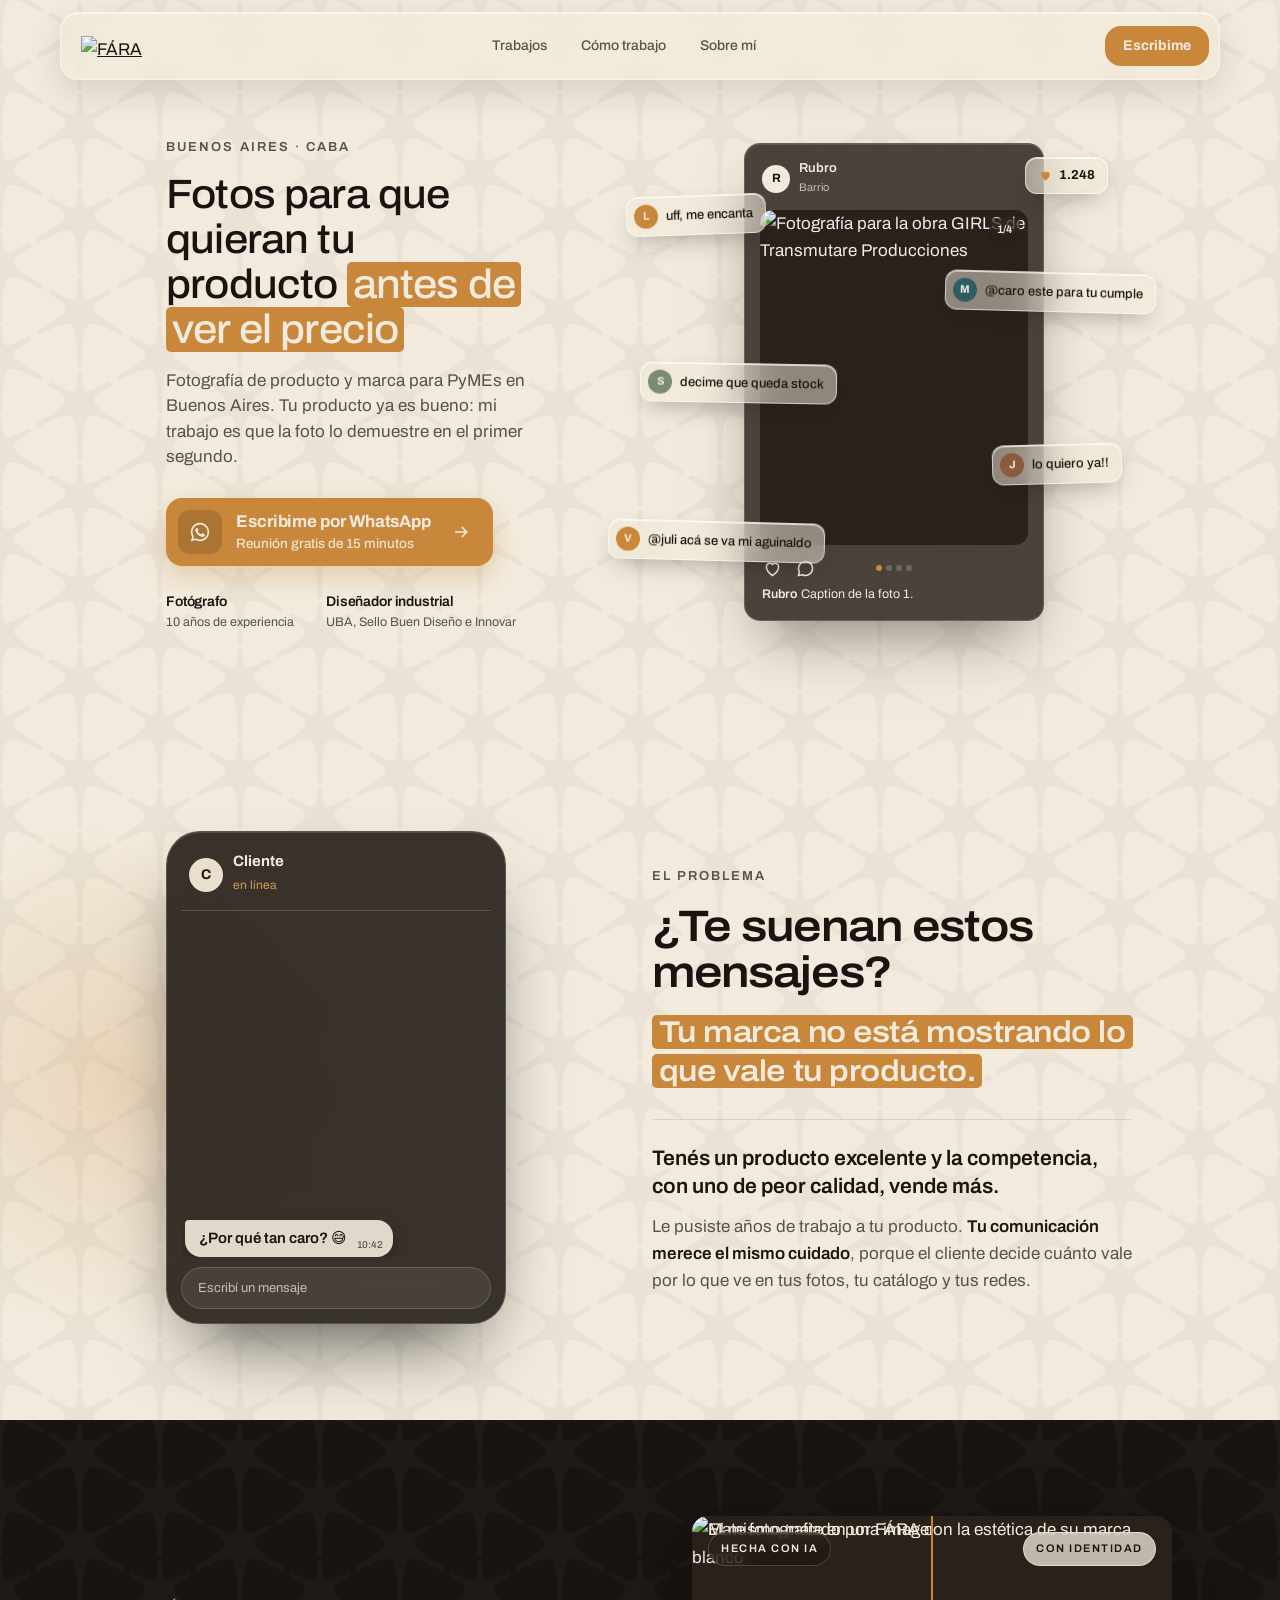
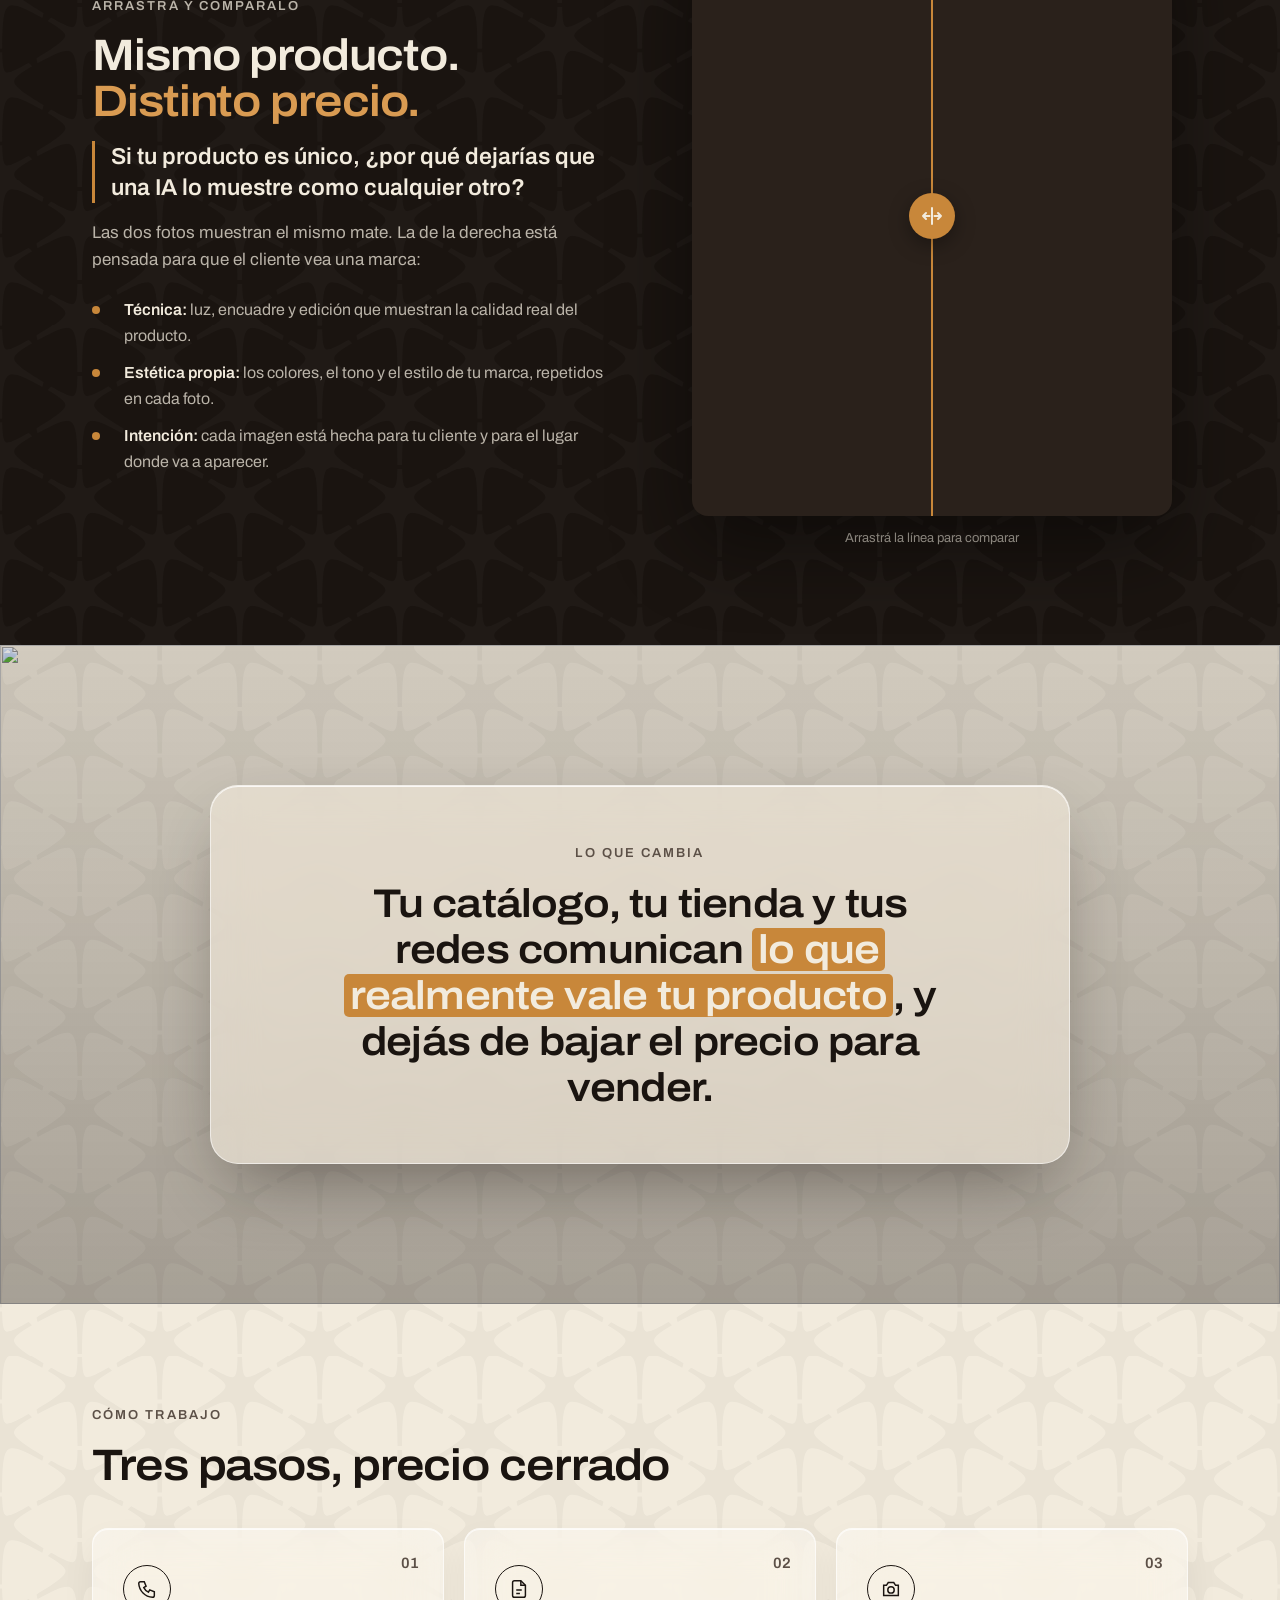
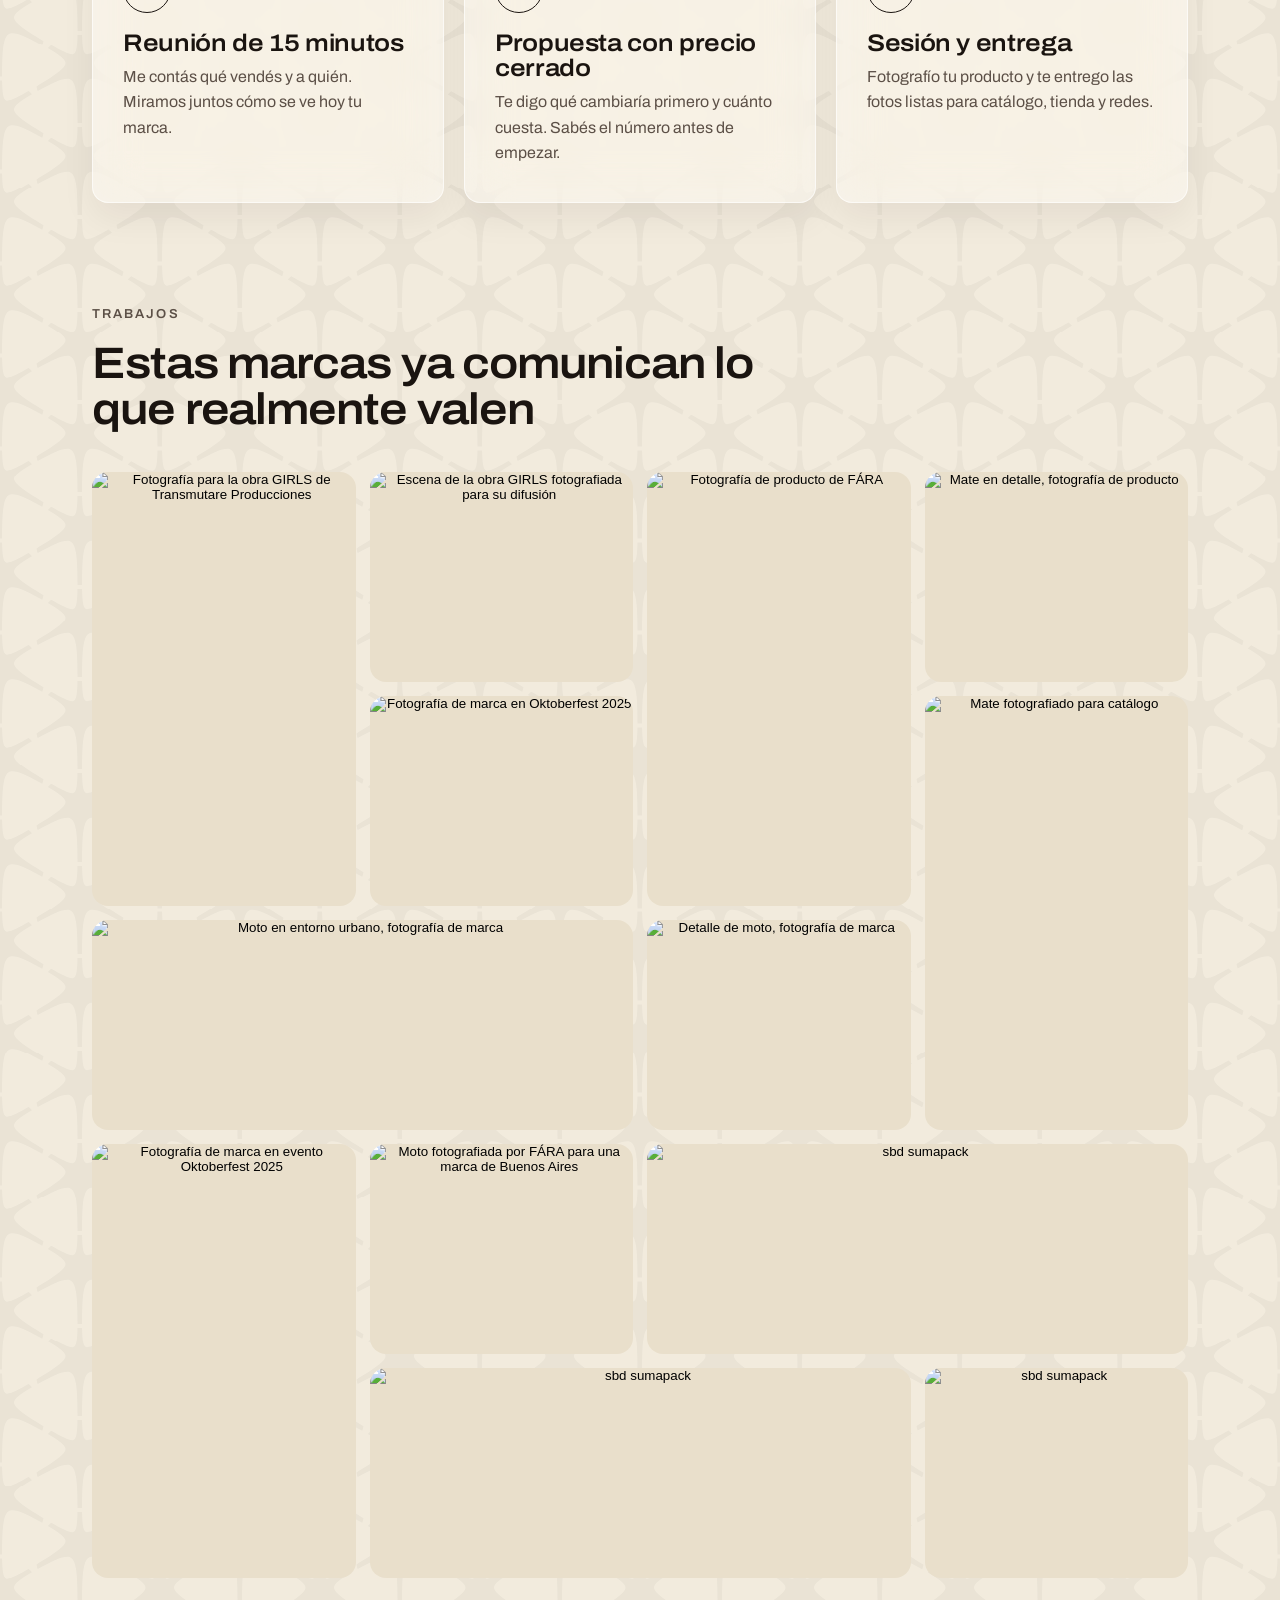
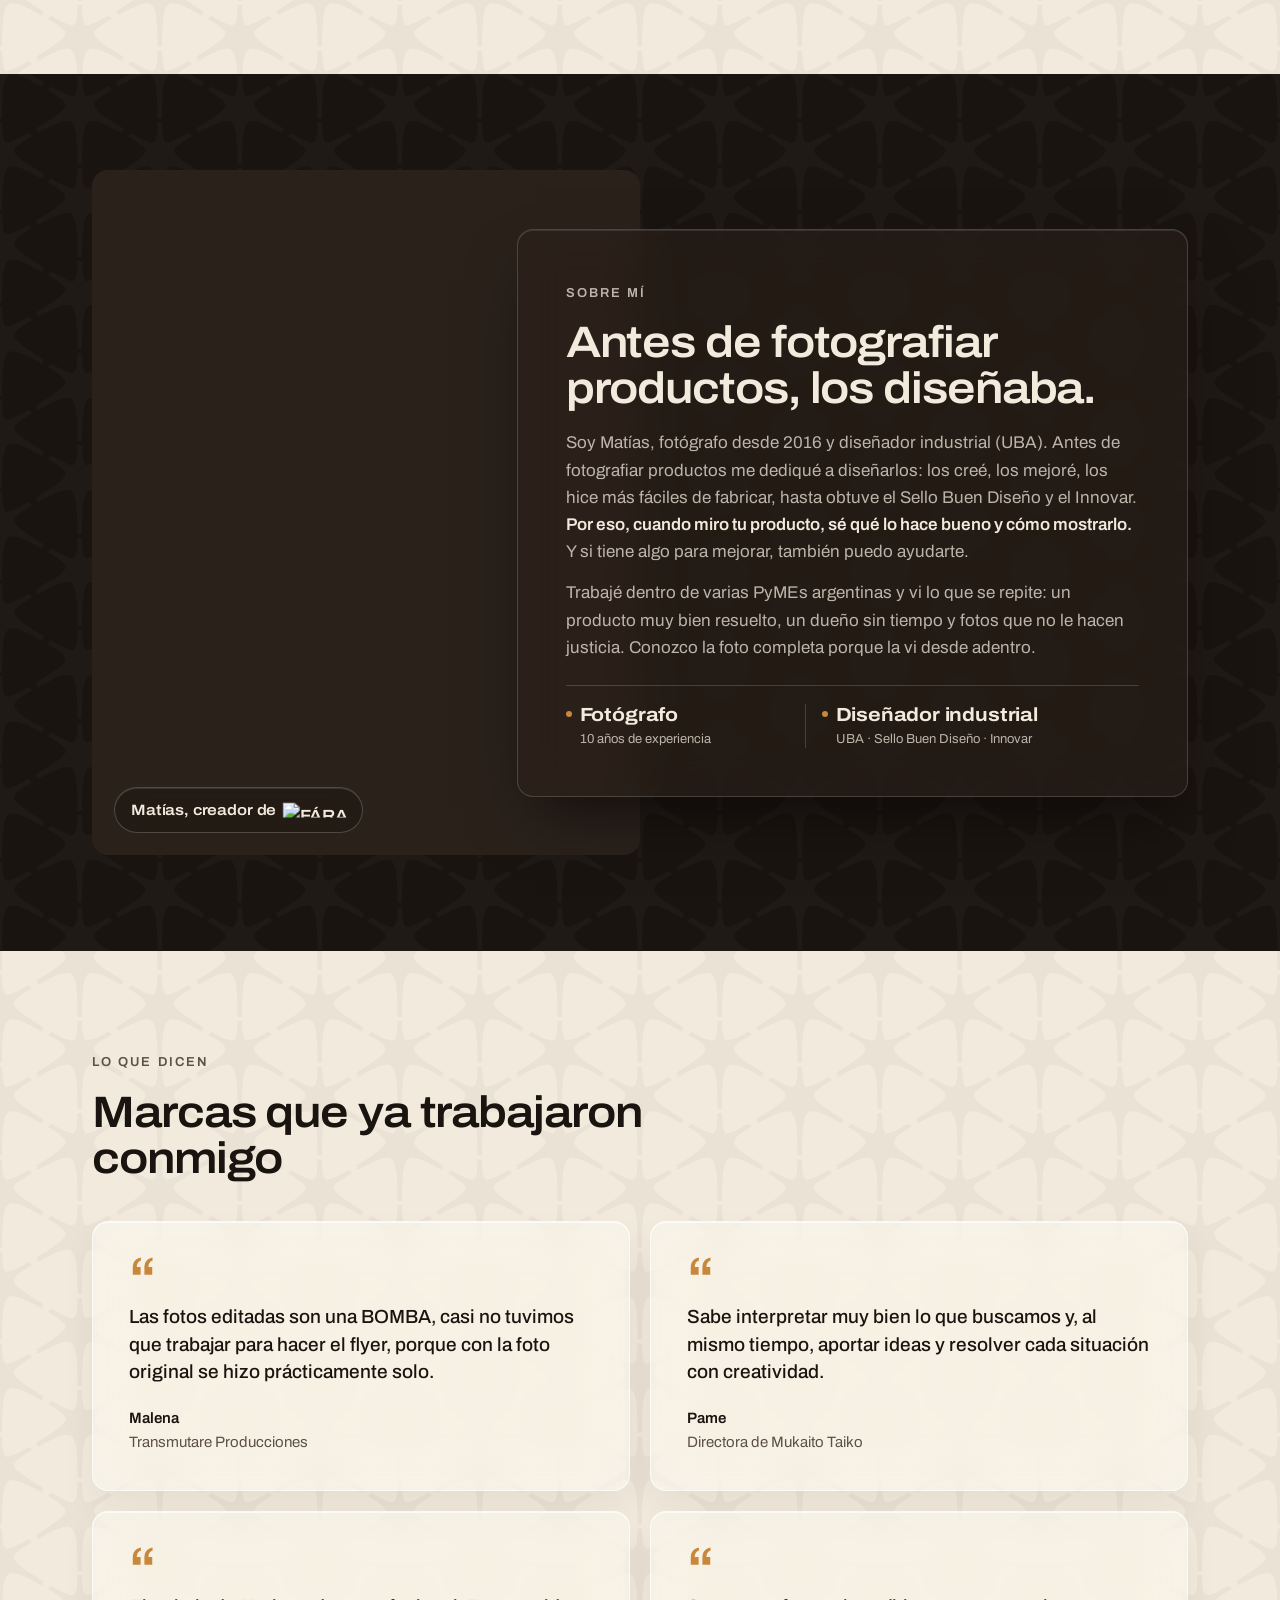
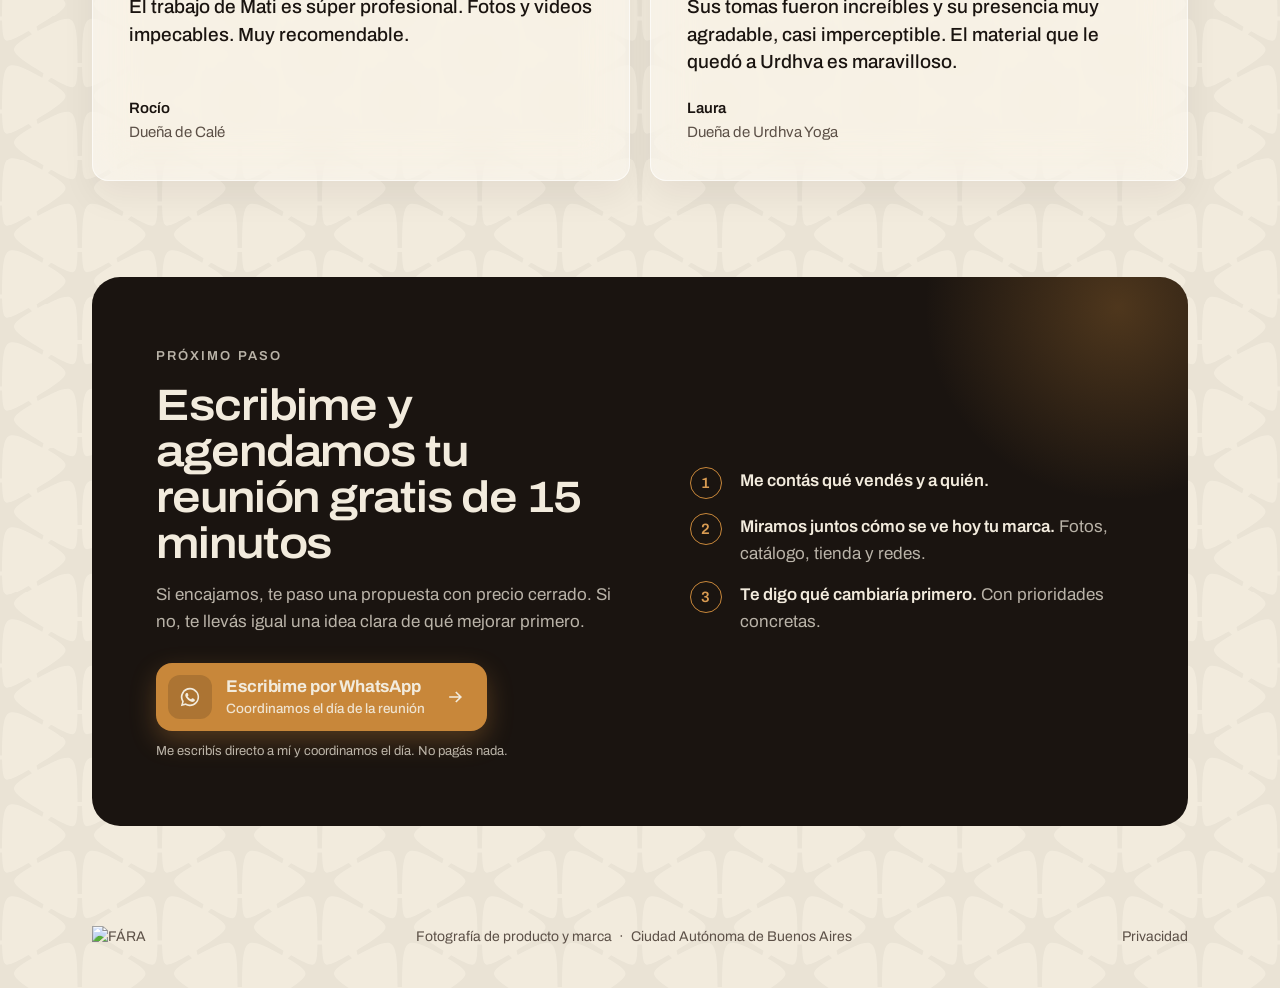
==== commit f6d717f4: "Hero nuevo con el sistema de diseño y sin el menú de Ceniza - Hero: texto directo sobre el fondo y p" ====
--- a/index.html
+++ b/index.html
@@ -95,7 +95,7 @@
   --on-dark-muted:rgba(242,235,221,.74);
   --line-dark:rgba(242,235,221,.18);
   --line:rgba(26,20,16,.12);
-  --radius:22px;
+  --radius:16px;
   --max:1160px;
   --ease:cubic-bezier(.23,1,.32,1);        /* ease-out firme: entradas y respuestas */
   --ease-io:cubic-bezier(.77,0,.175,1);   /* movimiento en pantalla */
@@ -135,7 +135,6 @@
   display:inline-flex;align-items:center;gap:10px;
   font-size:13px;font-weight:600;letter-spacing:.16em;text-transform:uppercase;color:var(--muted);
 }
-.eyebrow::before{content:"";width:22px;height:1px;background:var(--ambar);}
 .on-dark .eyebrow{color:var(--on-dark-muted);}
 .lead{font-size:clamp(17px,1.6vw,19px);}
 .section-head{max-width:680px;margin-bottom:40px;}
@@ -144,7 +143,7 @@
 /* ============ BOTONES ============ */
 .btn{
   display:inline-flex;align-items:center;justify-content:center;gap:10px;
-  padding:16px 26px;border-radius:12px;border:none;cursor:pointer;
+  padding:16px 26px;border-radius:16px;border:none;cursor:pointer;
   font-family:var(--font);font-weight:700;font-size:16px;line-height:1.3;text-decoration:none;text-align:left;
   transition:transform 160ms var(--ease), box-shadow .2s ease, background .2s ease;
 }
@@ -190,9 +189,7 @@
   box-shadow:0 12px 34px rgba(26,20,16,.12), inset 0 1px 0 rgba(255,255,255,.7);
 }
 .nav-logo img{height:21px;width:auto;}
-.nav-links{display:none;position:relative;gap:2px;padding:4px;border-radius:999px;
-  background:rgba(255,255,255,.32);border:1px solid rgba(255,255,255,.6);
-  box-shadow:inset 0 1px 0 rgba(255,255,255,.7), 0 4px 14px rgba(26,20,16,.06);}
+.nav-links{display:none;position:relative;gap:2px;padding:4px;}
 .nav-links a{position:relative;z-index:1;padding:8px 16px;border-radius:999px;text-decoration:none;
   font-size:14px;font-weight:500;color:var(--muted);transition:color .25s ease;}
 .nav-links a:hover,.nav-links a.is-on{color:var(--espresso);}
@@ -204,11 +201,99 @@
 @media (min-width:900px){ .nav-links{display:flex;} }
 
 /* ============ HERO ============ */
-.hero{padding:20px 0 56px;}
-.hero-grid{position:relative;display:grid;}
-.hero-photo{position:relative;border-radius:var(--radius);overflow:hidden;aspect-ratio:16/9;background:var(--espresso-2);}
-.hero-photo picture{display:contents;}
-.hero-photo img{width:100%;height:100%;object-fit:cover;} /* ninguna foto se espeja: se muestra tal cual se subió */
+.hero{padding:28px 0 56px;}
+.hero-grid{display:flex;flex-direction:column;align-items:center;gap:32px;}
+.hero-txt{width:100%;min-width:0;}
+.hero-txt h1{margin-top:12px;font-size:clamp(30px,3.2vw,42px);font-weight:500;font-stretch:106%;line-height:1.1;letter-spacing:-.02em;}
+.hero-txt h1 mark{
+  color:inherit;padding:0 6px;border-radius:5px;background-color:transparent;
+  background-image:linear-gradient(100deg,var(--ambar),var(--ambar));background-repeat:no-repeat;background-size:0% 100%;
+  box-decoration-break:clone;-webkit-box-decoration-break:clone;
+  animation:hero-marca .8s var(--ease) .6s forwards;
+}
+@keyframes hero-marca{to{background-size:100% 100%;color:var(--crema);}}
+.hero-bajada{margin-top:16px;max-width:36ch;font-size:clamp(15px,1.4vw,17px);line-height:1.5;color:var(--muted);}
+.hero-cta{margin-top:22px;}
+.hero-txt .creds{margin-top:22px;display:flex;gap:22px;}
+.hero-txt .creds div{padding:0;border:0;}
+.hero-txt .creds b{font-size:14px;font-weight:600;font-stretch:100%;color:var(--espresso);}
+.hero-txt .creds b::before{display:none;}
+.hero-txt .creds span{padding:0;font-size:12.5px;color:var(--muted);}
+
+/* post de Instagram en vidrio oscuro: solo él flota */
+.post-wrap{position:relative;z-index:2;}
+.post-fl{position:relative;animation:post-flotar 7s ease-in-out infinite;}
+.post-wrap.is-held .post-fl,.post-wrap.is-held .post-bub.in{animation-play-state:paused;}
+@keyframes post-flotar{0%,100%{transform:translateY(0);}50%{transform:translateY(-6px);}}
+.post{
+  width:min(300px,86vw);padding:15px;border-radius:var(--radius);
+  background:var(--glass-dark);backdrop-filter:var(--glass-blur);-webkit-backdrop-filter:var(--glass-blur);
+  border:1px solid var(--line-dark);
+  box-shadow:0 30px 60px -20px rgba(26,20,16,.5), inset 0 1px 0 rgba(255,255,255,.12);
+  color:var(--on-dark);user-select:none;-webkit-user-select:none;touch-action:pan-y;-webkit-touch-callout:none;
+}
+.post-who{display:flex;align-items:center;gap:9px;line-height:1.2;padding:2px 2px 13px;}
+.post-ini{width:28px;height:28px;border-radius:50%;background:var(--crema);color:var(--espresso);display:flex;align-items:center;justify-content:center;font-size:12px;font-weight:700;flex:none;}
+.post-who b{display:block;font-size:13px;font-weight:600;}
+.post-who small{font-size:11px;color:var(--on-dark-muted);}
+.post-vp{position:relative;aspect-ratio:4/5;border-radius:calc(var(--radius) - 3px);overflow:hidden;background:var(--espresso-2);}
+.post-s{position:absolute;inset:0;transform:translateX(100%);}
+.post-s.on{transform:none;}
+.post-s.va{transition:transform 440ms cubic-bezier(.22,.9,.3,1);}
+.post-s img{width:100%;height:100%;object-fit:cover;object-position:center 30%;pointer-events:none;-webkit-user-drag:none;}
+.post-cnt{position:absolute;right:8px;top:8px;z-index:4;padding:3px 8px;border-radius:4px;font-size:11px;font-weight:600;color:var(--crema);background:rgba(26,20,16,.45);backdrop-filter:blur(10px);-webkit-backdrop-filter:blur(10px);}
+.post-big{position:absolute;left:50%;top:50%;width:80px;height:80px;margin:-40px 0 0 -40px;z-index:5;opacity:0;pointer-events:none;color:var(--crema);filter:drop-shadow(0 6px 14px rgba(0,0,0,.35));}
+.post-big.go{animation:post-corazon 900ms var(--ease) forwards;}
+@keyframes post-corazon{0%{opacity:0;transform:scale(.6);}30%{opacity:1;transform:scale(1.08);}45%{transform:scale(1);}80%{opacity:1;}100%{opacity:0;transform:scale(1);}}
+.post-bar{display:grid;grid-template-columns:1fr auto 1fr;align-items:center;padding:13px 2px 4px;}
+.post-ic{display:flex;gap:12px;}
+.post-ic svg{width:21px;height:21px;}
+.post-ic .hf path{transition:fill .2s ease,stroke .2s ease;}
+.post-ic.liked .hf path{fill:var(--ambar);stroke:var(--ambar);}
+.post-ic.liked .hf{animation:post-pop .35s ease;}
+@keyframes post-pop{50%{transform:scale(1.25);}}
+.post-dots{display:flex;gap:4px;}
+.post-dots i{width:6px;height:6px;border-radius:50%;background:var(--crema);opacity:.22;transition:opacity .3s ease,background .3s ease;}
+.post-dots i.on{background:var(--ambar);opacity:1;}
+.post-cap{padding:3px 2px 2px;font-size:12.5px;line-height:1.4;}
+.post-cap b{font-weight:600;margin-right:4px;}
+
+/* globos de comentario y likes: vidrio claro chico sobre el post oscuro */
+.post-bub{
+  position:absolute;z-index:6;display:flex;align-items:center;gap:8px;padding:7px 12px 7px 7px;border-radius:12px;
+  font-size:12px;font-weight:500;white-space:nowrap;pointer-events:none;color:var(--espresso);
+  background:var(--glass-light);backdrop-filter:var(--glass-blur);-webkit-backdrop-filter:var(--glass-blur);
+  border:1px solid rgba(255,255,255,.6);box-shadow:0 10px 24px -8px rgba(26,20,16,.35), inset 0 1px 0 rgba(255,255,255,.7);
+  opacity:0;transform:translateY(8px) scale(.9);transition:opacity .4s ease,transform .5s cubic-bezier(.34,1.56,.64,1);
+}
+.post-bub.in{opacity:1;transform:none;}
+.post-bub.in.flota{animation:post-globo 6s ease-in-out infinite;}
+@keyframes post-globo{0%,100%{transform:translateY(0);}50%{transform:translateY(-4px);}}
+.post-bub i{width:24px;height:24px;border-radius:50%;display:flex;align-items:center;justify-content:center;font-size:11px;font-weight:700;font-style:normal;color:var(--crema);flex:none;}
+.post-likes{padding:7px 12px;gap:6px;font-weight:600;right:-10px;top:2%;}
+.post-likes svg{width:15px;height:15px;color:var(--ambar);}
+.post-likes b.pp{animation:post-pop .35s ease;}
+.post-bub:nth-of-type(2){left:-12px;top:11%;rotate:-2deg;}
+.post-bub:nth-of-type(3){right:-10px;top:27%;rotate:1.5deg;}
+.post-bub:nth-of-type(4){left:-8px;top:46%;rotate:1deg;}
+.post-bub:nth-of-type(5){right:-12px;top:63%;rotate:-1.5deg;}
+.post-bub:nth-of-type(6){left:-10px;top:79%;rotate:1.5deg;}
+
+@media (min-width:900px){
+  .hero{padding:64px 0 104px;}
+  .hero-grid{display:grid;grid-template-columns:1fr 1fr;align-items:center;justify-items:center;max-width:1080px;margin:0 auto;gap:0;}
+  .hero-txt{width:440px;max-width:100%;}
+  .hero-txt h1{max-width:14ch;}
+  .hero-cta,.hero-txt .creds{margin-top:28px;}
+  .hero-txt .creds{gap:32px;}
+  .post-bub{font-size:13px;}
+  .post-likes{right:-64px;top:3%;}
+  .post-bub:nth-of-type(2){left:-118px;}
+  .post-bub:nth-of-type(3){right:-112px;}
+  .post-bub:nth-of-type(4){left:-104px;}
+  .post-bub:nth-of-type(5){right:-78px;}
+  .post-bub:nth-of-type(6){left:-136px;}
+}
 /* sección de mensajes */
 .talk{position:relative;overflow:hidden;}
 .talk::before{content:"";position:absolute;width:560px;height:560px;border-radius:50%;left:-160px;top:50%;transform:translateY(-50%);
@@ -244,65 +329,13 @@
 .chat-bubble time{position:absolute;right:10px;bottom:5px;font-size:10px;font-weight:500;color:var(--muted);}
 .phone-input{border-radius:999px;padding:10px 16px;background:rgba(242,235,221,.08);border:1px solid var(--line-dark);font-size:13px;color:var(--on-dark-muted);}
 @media (min-width:900px){ .talk-grid{grid-template-columns:1fr 1.1fr;gap:72px;} .chat{height:340px;} }
-.hero-photo::after{content:"";position:absolute;inset:16px;border:1px solid rgba(242,235,221,.6);border-radius:6px;pointer-events:none;}
-.hero-card{
-  position:relative;z-index:2;margin:-28px 10px 0;padding:22px 20px 24px;border-radius:var(--radius);
-  background:var(--glass-dark);
-  backdrop-filter:var(--glass-blur);-webkit-backdrop-filter:var(--glass-blur);
-  border:1px solid var(--line-dark);
-  box-shadow:0 30px 60px -20px rgba(26,20,16,.5), inset 0 1px 0 rgba(255,255,255,.12);
-  color:var(--on-dark);
-}
-.hero-card > .eyebrow{display:none;}
-.hero-card h1{margin:0 0 14px;}
-.hero-card .lead{color:var(--on-dark-muted);}
-.hero-card,.asks-box,.asks{min-width:0;}
-.asks-box{margin:4px 0 0;padding:14px 16px 16px;border-radius:16px;
-  background:rgba(242,235,221,.07);border:1px solid rgba(242,235,221,.16);
-  box-shadow:inset 0 1px 0 rgba(255,255,255,.06);animation:fade-up .6s var(--ease) .22s both;}
-.asks{overflow:hidden;margin:0 -16px 12px;padding:2px 0;
-  -webkit-mask-image:linear-gradient(90deg,transparent,#000 10%,#000 90%,transparent);mask-image:linear-gradient(90deg,transparent,#000 10%,#000 90%,transparent);}
-.asks-track{display:flex;width:max-content;animation:asks-slide 52s linear infinite;}
-.asks-track,.asks-dup{gap:8px;}
-.asks-dup{display:flex;padding-left:8px;}
-.asks-track > .ask:first-child{margin-left:16px;}
-.asks.is-off .asks-track{animation-play-state:paused;}
-@media (hover:hover) and (pointer:fine){ .asks:hover .asks-track{animation-play-state:paused;} }
-@keyframes asks-slide{to{transform:translateX(-50%);}}
-.ask{flex:none;white-space:nowrap;padding:7px 14px;border-radius:14px 14px 14px 4px;
-  background:rgba(242,235,221,.12);border:1px solid rgba(242,235,221,.22);
-  font-size:14px;font-weight:500;font-stretch:125%;letter-spacing:.01em;color:var(--crema);}
-.asks-box .lead{font-size:clamp(15px,1.35vw,17px);}
-@media (min-width:900px){ .ask{font-size:15px;padding:8px 16px;} .asks-box{padding:16px 20px 18px;} .asks{margin:0 -20px 14px;} .asks-track > .ask:first-child{margin-left:20px;} }
-@media (max-width:899px){ .ask{font-size:13px;padding:6px 12px;} }
-.hero-card mark{
-  background-color:transparent;color:var(--crema);
-  background-image:linear-gradient(100deg,var(--ambar),var(--ambar));
-  background-repeat:no-repeat;background-size:0% 100%;
-  padding:1px 5px;border-radius:4px;
-  box-decoration-break:clone;-webkit-box-decoration-break:clone;
-  animation:highlight-sweep .7s var(--ease) .75s forwards;
-}
-@keyframes highlight-sweep{to{background-size:100% 100%;}}
-.hero-cta{margin-top:20px;}
-.hero-card .creds{margin-top:22px;padding-top:18px;border-top:1px solid var(--line-dark);}
-
-@media (min-width:900px){
-  .hero{padding:44px 0 96px;}
-  .hero-grid{grid-template-columns:repeat(12,1fr);align-items:center;}
-  .hero-photo{grid-column:1 / span 8;grid-row:1;aspect-ratio:auto;height:min(80vh,660px);}
-  .hero-photo::after{inset:28px;}
-  .hero-card{grid-column:7 / span 6;grid-row:1;margin:0 0 0 -36px;padding:44px 44px 34px;background:rgba(26,20,16,.64);}
-  .hero-card > .eyebrow{display:inline-flex;}
-  .hero-card h1{margin:14px 0 16px;}
-}
-
 @keyframes fade-up{from{opacity:0;transform:translateY(12px);}to{opacity:1;transform:none;}}
-.hero-photo{animation:fade-up .8s var(--ease) both;}
-.hero-card .eyebrow{animation:fade-up .6s var(--ease) .1s both;}
-.hero-card h1{animation:fade-up .6s var(--ease) .16s both;}
-.hero-card .hero-cta{animation:fade-up .6s var(--ease) .28s both;}
-.hero-card .creds{animation:fade-up .6s var(--ease) .34s both;}
+.hero-txt .eyebrow{animation:fade-up .6s var(--ease) .1s both;}
+.hero-txt h1{animation:fade-up .6s var(--ease) .16s both;}
+.hero-bajada{animation:fade-up .6s var(--ease) .22s both;}
+.hero-txt .hero-cta{animation:fade-up .6s var(--ease) .28s both;}
+.hero-txt .creds{animation:fade-up .6s var(--ease) .34s both;}
+.post-wrap{animation:fade-up .8s var(--ease) .1s backwards;}
 
 /* ============ COMPARADOR ============ */
 .compare{background:var(--espresso) var(--trama-clara) 0 0/160px auto;color:var(--on-dark);}
@@ -496,7 +529,7 @@
 @keyframes mant-in{from{opacity:0;}to{opacity:1;}}
 
 /* ============ ME GUSTA CON DOBLE TOQUE (detalle escondido en las fotos) ============ */
-.hero-photo,.about-photo,.bento button{touch-action:manipulation;} /* el doble toque no hace zoom */
+.post-vp,.about-photo,.bento button{touch-action:manipulation;} /* el doble toque no hace zoom */
 .fara-like{position:absolute;z-index:6;width:clamp(84px,14vw,120px);aspect-ratio:1;pointer-events:none;will-change:transform,opacity;}
 .fara-like-i{width:100%;height:100%;display:block;will-change:transform;}
 
@@ -512,9 +545,9 @@
 @media (prefers-reduced-motion: reduce){
   html{scroll-behavior:auto;}
   .reveal,.stagger-item{transform:none;transition:opacity .3s ease;}
-  .hero-photo,.hero-card .eyebrow,.hero-card h1,.hero-card .hero-cta,.hero-card .creds,.asks-box,.mant{animation:none;}
-  .asks-track{animation:none;flex-wrap:wrap;width:auto;} .asks-dup{display:none;} .asks{-webkit-mask-image:none;mask-image:none;margin-left:0;margin-right:0;} .asks-track > .ask:first-child{margin-left:0;}
-  .hero-card mark{animation:none;background-size:100% 100%;}
+  .hero-txt .eyebrow,.hero-txt h1,.hero-bajada,.hero-txt .hero-cta,.hero-txt .creds,.post-wrap,.mant{animation:none;}
+  .hero-txt h1 mark{animation:none;background-size:100% 100%;color:var(--crema);}
+  .post-fl,.post-bub.in{animation:none;} .post-bub{transition:opacity .3s ease;transform:none;}
   .promise-card .price-mark{transition:none;background-size:100% 100%;color:var(--crema);}
   .bento img{transition:none;}
 }
@@ -522,12 +555,12 @@
 /* vidrio accesible: si el sistema pide menos transparencia o más contraste, el vidrio pasa a sólido */
 @media (prefers-reduced-transparency: reduce){
   .nav,.promise-card{background:var(--crema);backdrop-filter:none;-webkit-backdrop-filter:none;}
-  .hero-card,.about-card,.phone,.photo-credit{background:var(--espresso);backdrop-filter:none;-webkit-backdrop-filter:none;}
-  .step,.testi{background:var(--crema-2);backdrop-filter:none;-webkit-backdrop-filter:none;}
+  .post,.about-card,.phone,.photo-credit{background:var(--espresso);backdrop-filter:none;-webkit-backdrop-filter:none;}
+  .step,.testi,.post-bub{background:var(--crema-2);backdrop-filter:none;-webkit-backdrop-filter:none;}
 }
 @media (prefers-contrast: more){
   .nav,.promise-card,.step,.testi{border-color:rgba(26,20,16,.45);}
-  .hero-card,.about-card,.phone{border-color:rgba(242,235,221,.5);}
+  .post,.about-card,.phone{border-color:rgba(242,235,221,.5);}
 }
 </style>
 </head>
@@ -559,41 +592,51 @@
   <!-- 1 · HERO -->
   <section class="hero">
     <div class="wrap hero-grid">
-      <div class="hero-photo">
-        <picture>
-        <!-- vertical: cuando el texto pasa abajo de la foto -->
-        <source id="srcHeroV" media="(max-width:899px)"
-          srcset="https://res.cloudinary.com/eekglpse/image/upload/f_auto,q_auto,w_800/v1792715092/TRA-GIRLS_25-26-2.webp 800w, https://res.cloudinary.com/eekglpse/image/upload/f_auto,q_auto,w_1200/v1792715092/TRA-GIRLS_25-26-2.webp 1200w" sizes="100vw">
-        <img id="imgHero"
-          src="https://res.cloudinary.com/eekglpse/image/upload/f_auto,q_auto,w_1600/v1792715102/TOM_moto_05-26-7.webp"
-          srcset="https://res.cloudinary.com/eekglpse/image/upload/f_auto,q_auto,w_800/v1792715102/TOM_moto_05-26-7.webp 800w,
-                  https://res.cloudinary.com/eekglpse/image/upload/f_auto,q_auto,w_1600/v1792715102/TOM_moto_05-26-7.webp 1600w"
-          sizes="60vw"
-          alt="Moto fotografiada por FÁRA para una marca de Buenos Aires"
-          fetchpriority="high" width="1600" height="1200">
-        </picture>
-      </div>
-
-      <div class="hero-card on-dark">
+      <div class="hero-txt">
         <span class="eyebrow" data-k="hero.etiqueta">Buenos Aires · CABA</span>
-        <h1 data-k="hero.titulo">Fotografía de producto y marca para PyMEs</h1>
-        <div class="asks-box">
-          <div class="asks" id="asks" aria-label="Preguntas que te hacen tus clientes: ¿Por qué tan caro?, ¿Tenés código de descuento?, ¿Me hacés un precio?, En otro lado lo vi más barato, ¿Si llevo dos me hacés descuento?, Lo pienso y te aviso">
-            <div class="asks-track"><span class="ask">¿Por qué tan caro?</span><span class="ask">¿Tenés código de descuento?</span><span class="ask">¿Me hacés un precio?</span><span class="ask">En otro lado lo vi más barato</span><span class="ask">¿Si llevo dos me hacés descuento?</span><span class="ask">Lo pienso y te aviso</span><span aria-hidden="true" class="asks-dup"><span class="ask">¿Por qué tan caro?</span><span class="ask">¿Tenés código de descuento?</span><span class="ask">¿Me hacés un precio?</span><span class="ask">En otro lado lo vi más barato</span><span class="ask">¿Si llevo dos me hacés descuento?</span><span class="ask">Lo pienso y te aviso</span></span></div>
-          </div>
-          <p class="lead"><span data-k="hero.frase">¿Te suenan estas preguntas?</span> <mark data-k="hero.frase" data-f="2">Tu marca puede estar mostrando menos de lo que vale tu producto.</mark></p>
-        </div>
+        <h1><span data-k="hero.titular">Fotos para que quieran tu producto</span> <mark data-k="hero.titular" data-f="2">antes de ver el precio</mark></h1>
+        <p class="hero-bajada" data-k="hero.bajada">Fotografía de producto y marca para PyMEs en Buenos Aires. Tu producto ya es bueno: mi trabajo es que la foto lo demuestre en el primer segundo.</p>
         <div class="hero-cta">
           <a class="btn btn-accent btn-cta" href="https://wa.me/5493885735415?text=Hola%20Mat%C3%ADas%2C%20vi%20la%20web%20de%20F%C3%81RA%20y%20quiero%20agendar%20la%20reuni%C3%B3n%20de%2015%20minutos." target="_blank" rel="noopener">
             <span class="btn-ico"><svg viewBox="0 0 24 24" aria-hidden="true"><use href="#ico-wa"/></svg></span>
             <span class="btn-txt"><strong data-k="hero.boton">Escribime por WhatsApp</strong><small data-k="hero.boton" data-f="2">Reunión gratis de 15 minutos</small></span>
             <svg class="btn-arrow" viewBox="0 0 24 24" fill="none" stroke="currentColor" stroke-width="2" aria-hidden="true"><path d="M5 12h14M13 6l6 6-6 6"/></svg>
           </a>
-          <span class="micro" data-k="hero.micro">↳ Me escribís directo a mí. Sin costo y sin compromiso.</span>
         </div>
         <div class="creds" data-list="hero.credencial">
           <div><b>Fotógrafo</b><span>10 años de experiencia</span></div>
-          <div><b>Diseñador industrial</b><span>UBA · Sello Buen Diseño e Innovar</span></div>
+          <div><b>Diseñador industrial</b><span>UBA, Sello Buen Diseño e Innovar</span></div>
+        </div>
+      </div>
+
+      <!-- Post del hero: fotos en la planilla (Links → POST DEL HERO); rubro, barrio, caption, comentarios y likes en Landing → post.* -->
+      <div class="post-wrap" id="post">
+        <div class="post-fl">
+          <article class="post" aria-label="Trabajos de FÁRA">
+            <div class="post-who"><span class="post-ini" aria-hidden="true">R</span><span><b class="post-rubro">Rubro</b><small class="post-barrio">Barrio</small></span></div>
+            <div class="post-vp">
+              <div class="post-s on"><img src="https://res.cloudinary.com/eekglpse/image/upload/f_auto,q_auto,w_900/v1792715092/TRA-GIRLS_25-26-2.webp" alt="Fotografía para la obra GIRLS de Transmutare Producciones" width="900" height="1125" fetchpriority="high"></div>
+              <div class="post-s"><img src="https://res.cloudinary.com/eekglpse/image/upload/f_auto,q_auto,w_900/v1792715102/TOM_moto_05-26-7.webp" alt="Moto fotografiada por FÁRA para una marca de Buenos Aires" width="900" height="1125" loading="lazy"></div>
+              <div class="post-s"><img src="https://res.cloudinary.com/eekglpse/image/upload/f_auto,q_auto,w_900/v1792715096/MATE-5b.webp" alt="Mate en detalle, fotografía de producto" width="900" height="1125" loading="lazy"></div>
+              <div class="post-s"><img src="https://res.cloudinary.com/eekglpse/image/upload/f_auto,q_auto,w_900/v1792715085/000_Oktoberfest_-_2025-6189.webp" alt="Fotografía de marca en Oktoberfest 2025" width="900" height="1125" loading="lazy"></div>
+              <span class="post-cnt" aria-hidden="true">1/4</span>
+              <svg class="post-big" viewBox="0 0 24 24" aria-hidden="true"><path d="M12 20s-7-4.4-7-10a4 4 0 0 1 7-2.6A4 4 0 0 1 19 10c0 5.6-7 10-7 10z" fill="currentColor"/></svg>
+            </div>
+            <div class="post-bar" aria-hidden="true">
+              <span class="post-ic">
+                <svg class="hf" viewBox="0 0 24 24" fill="none" stroke="currentColor" stroke-width="1.8"><path d="M12 20s-7-4.4-7-10a4 4 0 0 1 7-2.6A4 4 0 0 1 19 10c0 5.6-7 10-7 10z"/></svg>
+                <svg viewBox="0 0 24 24" fill="none" stroke="currentColor" stroke-width="1.8"><path d="M20 12a8 8 0 0 1-11.6 7.1L4 20l1-4.2A8 8 0 1 1 20 12z"/></svg>
+              </span>
+              <span class="post-dots"><i class="on"></i><i></i><i></i><i></i></span><span></span>
+            </div>
+            <p class="post-cap"><b class="post-rubro">Rubro</b><span class="post-txt">Caption de la foto 1.</span></p>
+          </article>
+          <div class="post-bub post-likes" aria-hidden="true"><svg viewBox="0 0 24 24"><path d="M12 20s-7-4.4-7-10a4 4 0 0 1 7-2.6A4 4 0 0 1 19 10c0 5.6-7 10-7 10z" fill="currentColor"/></svg><b>1.248</b></div>
+          <div class="post-bub" aria-hidden="true"><i style="background:#C8873A">L</i><span>uff, me encanta</span></div>
+          <div class="post-bub" aria-hidden="true"><i style="background:#2F5D62">M</i><span>@caro este para tu cumple</span></div>
+          <div class="post-bub" aria-hidden="true"><i style="background:#7A8B6F">S</i><span>decime que queda stock</span></div>
+          <div class="post-bub" aria-hidden="true"><i style="background:#8C5A3C">J</i><span>lo quiero ya!!</span></div>
+          <div class="post-bub" aria-hidden="true"><i style="background:#C8873A">V</i><span>@juli acá se va mi aguinaldo</span></div>
         </div>
       </div>
     </div>
@@ -785,7 +828,7 @@
             <span class="btn-txt"><strong data-k="final.boton">Escribime por WhatsApp</strong><small data-k="final.boton" data-f="2">Coordinamos el día de la reunión</small></span>
             <svg class="btn-arrow" viewBox="0 0 24 24" fill="none" stroke="currentColor" stroke-width="2" aria-hidden="true"><path d="M5 12h14M13 6l6 6-6 6"/></svg>
           </a>
-            <span class="micro" data-k="final.micro">↳ Me escribís directo a mí y coordinamos el día. No pagás nada.</span>
+            <span class="micro" data-k="final.micro">Me escribís directo a mí y coordinamos el día. No pagás nada.</span>
           </div>
         </div>
         <ol class="next" data-list="final.paso">
@@ -852,6 +895,7 @@
   const LOGO='f_png,h_160/c_crop,g_center,w_0.96,h_0.9/e_make_transparent:35/e_trim:10/e_colorize:100,co_rgb:';
   let mant=null; /* datos de "Web en mantenimiento" si la casilla está tildada */
 
+  const postDatos=o=>{ if(window.FARA_setPost) FARA_setPost(o); else (window.__postQ=window.__postQ||[]).push(o); };
   function aplicarTextos(rows){
     const D={};
     rows.slice(2).forEach(r=>{
@@ -863,7 +907,7 @@
     /* textos simples */
     document.querySelectorAll('[data-k]').forEach(el=>{
       const v=get(el.dataset.k,+(el.dataset.f||1),+(el.dataset.i||0)); if(!v) return;
-      if('md' in el.dataset) el.innerHTML=md(v); else el.textContent=v;
+      if('md' in el.dataset) el.innerHTML=md(v); else el.textContent=v.replace(/^↳\s*/,'');
     });
     /* listas */
     const L=(k,fn)=>{ const box=document.querySelector(`[data-list="${k}"]`), it=list(k); if(box&&it.length) box.innerHTML=it.map(fn).join(''); };
@@ -876,13 +920,15 @@
     L('pie.frase',x=>`<span>${esc(x[0])}</span>`);
     /* preguntas del hero (la cinta va duplicada para que el loop no corte) */
     const pq=list('hero.pregunta').map(x=>x[0]);
-    if(pq.length){
+    if(pq.length&&document.getElementById('asks')){
       const asks=document.getElementById('asks'), sp=pq.map(q=>`<span class="ask">${esc(q)}</span>`).join('');
       asks.querySelector('.asks-track').innerHTML=sp+`<span aria-hidden="true" class="asks-dup">${sp}</span>`;
       asks.setAttribute('aria-label','Preguntas que te hacen tus clientes: '+pq.join(', '));
     }
     /* mensajes del teléfono */
     if(window.FARA_setMsgs) FARA_setMsgs(list('problema.mensaje').map(x=>x[0]));
+    /* post del hero */
+    postDatos({trabajos:list('post.trabajo'), comentarios:list('post.comentario'), likes:get('post.likes')});
     /* espacio antes del cierre de la promesa si no arranca con puntuación */
     const p3=document.querySelector('[data-k="promesa.frase"][data-f="3"]');
     if(p3&&p3.textContent&&/^[A-Za-zÁÉÍÓÚáéíóúÑñ¿¡0-9]/.test(p3.textContent)) p3.textContent=' '+p3.textContent;
@@ -940,6 +986,8 @@
       const id=x.fmt==='izquierda'?'imgIzq':x.fmt==='derecha'?'imgDer':null;
       if(id) set(document.getElementById(id),cl(x.link,'f_auto,q_auto,w_960'),x.alt);
     });
+    const pp=(B['POST DEL HERO']||[]).map(x=>({src:cl(x.link,'f_auto,q_auto,w_900'),alt:x.alt}));
+    if(pp.length) postDatos({fotos:pp});
     const pr=first('PROMESA'); if(pr) set(document.getElementById('imgPromesa'),cl(pr.link,'f_auto,q_auto,w_1600'));
     const rt=first('SOBRE MÍ'); if(rt) set(document.getElementById('imgRetrato'),cl(rt.link,'f_auto,q_auto,w_900'),rt.alt);
     /* portafolio: se rearma solo si cambió algo */
@@ -1033,6 +1081,121 @@
   document.addEventListener('visibilitychange',()=>document.hidden?stop():start());
 })();
 
+/* Post del hero: cada foto queda quieta unos 3 s, recibe un doble tap y pasa con un swipe de una.
+   Solo el post flota. Se pausa mientras se mantiene apretado (clic o dedo), fuera de pantalla o con la pestaña oculta. */
+(function(){
+  const root=document.getElementById('post'); if(!root) return;
+  const vp=root.querySelector('.post-vp'), big=root.querySelector('.post-big'), ic=root.querySelector('.post-ic'),
+        cnt=root.querySelector('.post-cnt'), dotsBox=root.querySelector('.post-dots'), likesEl=root.querySelector('.post-likes b');
+  const rm=matchMedia('(prefers-reduced-motion: reduce)').matches;
+  const COLORES=['#C8873A','#2F5D62','#7A8B6F','#8C5A3C','#C8873A'];
+  const D=5400, T_TAP=3000, T_SWIPE=3700;
+  let fotos=[...vp.querySelectorAll('.post-s img')].map(im=>({src:im.getAttribute('src'),alt:im.alt}));
+  let trabajos=fotos.map((_,k)=>['Rubro','Barrio','Caption de la foto '+(k+1)+'.']);
+  let likes=parseInt((likesEl.textContent||'').replace(/\D/g,''),10)||0;
+  let i=0, el=0, last=performance.now(), fired={}, held=false, visible=true, oculto=document.hidden, moviendo=false;
+  const slides=()=>[...vp.querySelectorAll('.post-s')];
+
+  function info(){
+    const t=trabajos[i]||trabajos[0]||['','',''];
+    root.querySelectorAll('.post-rubro').forEach(e=>e.textContent=t[0]);
+    root.querySelector('.post-barrio').textContent=t[1];
+    root.querySelector('.post-ini').textContent=(t[0]||' ').trim().charAt(0).toUpperCase();
+    root.querySelector('.post-txt').textContent=t[2];
+    cnt.textContent=(i+1)+'/'+fotos.length;
+    [...dotsBox.children].forEach((d,k)=>d.classList.toggle('on',k===i));
+    ic.classList.remove('liked');
+  }
+  function armarFotos(){
+    vp.querySelectorAll('.post-s').forEach(s=>s.remove());
+    fotos.forEach((f,k)=>{
+      const s=document.createElement('div'); s.className='post-s'+(k?'':' on');
+      s.innerHTML=`<img src="${f.src}" alt="" width="900" height="1125"${k?' loading="lazy"':''}>`;
+      s.querySelector('img').alt=f.alt||'Fotografía de FÁRA';
+      vp.insertBefore(s,cnt);
+    });
+    dotsBox.innerHTML=fotos.map((_,k)=>`<i${k?'':' class="on"'}></i>`).join('');
+    i=0; el=0; fired={}; info();
+  }
+  function like(){
+    likes+=1; likesEl.textContent=likes.toLocaleString('es-AR');
+    likesEl.classList.remove('pp'); void likesEl.offsetWidth; likesEl.classList.add('pp');
+  }
+  function dobleTap(){
+    big.classList.remove('go'); void big.getBoundingClientRect(); big.classList.add('go');
+    ic.classList.add('liked'); like();
+  }
+  function swipe(){
+    const ss=slides(); if(ss.length<2||moviendo) return;
+    const n=(i+1)%ss.length, cur=ss[i], nx=ss[n];
+    if(rm){ cur.classList.remove('on'); nx.classList.add('on'); i=n; info(); return; }
+    moviendo=true;
+    nx.className='post-s'; nx.style.transform='translateX(100%)'; void nx.offsetWidth;
+    cur.classList.add('va'); nx.classList.add('va');
+    cur.style.transform='translateX(-100%)'; nx.style.transform='translateX(0)';
+    setTimeout(()=>{ cur.className='post-s'; cur.style.transform=''; nx.className='post-s on'; nx.style.transform=''; i=n; info(); moviendo=false; },460);
+  }
+
+  /* datos de la planilla (pueden llegar antes o después de que cargue esto) */
+  function setPost(o){
+    if(o.fotos&&o.fotos.length){ fotos=o.fotos.slice(0,6); while(trabajos.length<fotos.length) trabajos.push(['','','']); armarFotos(); }
+    if(o.trabajos&&o.trabajos.length){ trabajos=o.trabajos.map(x=>[x[0]||'',x[1]||'',x[2]||'']); info(); }
+    if(o.comentarios&&o.comentarios.length){
+      const bubs=[...root.querySelectorAll('.post-bub:not(.post-likes)')];
+      bubs.forEach((b,k)=>{ const c=o.comentarios[k];
+        if(!c){ b.hidden=true; return; }
+        b.hidden=false; const ini=(c[1]||c[0]||' ').trim().charAt(0).toUpperCase();
+        b.querySelector('i').textContent=ini; b.querySelector('i').style.background=COLORES[k%COLORES.length];
+        b.querySelector('span').textContent=c[0];
+      });
+    }
+    if(o.likes){ const n=parseInt(String(o.likes).replace(/\D/g,''),10); if(n){ likes=n; likesEl.textContent=n.toLocaleString('es-AR'); } }
+  }
+  window.FARA_setPost=setPost;
+  (window.__postQ||[]).forEach(setPost); window.__postQ=[];
+
+  /* globos: entran de a uno la primera vez que el post se ve */
+  let globos=false;
+  function entrarGlobos(){
+    if(globos) return; globos=true;
+    const likesB=root.querySelector('.post-likes'); setTimeout(()=>likesB.classList.add('in'),300);
+    root.querySelectorAll('.post-bub:not(.post-likes)').forEach((b,k)=>setTimeout(()=>{
+      b.classList.add('in');
+      if(!rm) setTimeout(()=>{ b.style.animationDelay=(k*-1.1)+'s'; b.classList.add('flota'); },600);
+    },600+k*520));
+  }
+
+  /* pausa: solo mientras se mantiene apretado */
+  const post=root.querySelector('.post');
+  const sostener=e=>{ held=true; root.classList.add('is-held'); try{ post.setPointerCapture(e.pointerId); }catch(_){} };
+  const soltar=()=>{ held=false; root.classList.remove('is-held'); };
+  post.addEventListener('pointerdown',sostener);
+  ['pointerup','pointercancel','lostpointercapture'].forEach(ev=>post.addEventListener(ev,soltar));
+  post.addEventListener('contextmenu',e=>e.preventDefault());
+
+  if('IntersectionObserver' in window){
+    new IntersectionObserver(es=>es.forEach(e=>{ visible=e.isIntersecting; if(visible) entrarGlobos(); }),{threshold:.25}).observe(root);
+  } else entrarGlobos();
+  document.addEventListener('visibilitychange',()=>{ oculto=document.hidden; });
+
+  info();
+  (function loop(t){
+    const dt=t-last; last=t;
+    if(!held&&visible&&!oculto) el+=Math.min(dt,100);
+    if(el>=T_TAP&&!fired.tap){ fired.tap=1; if(!rm) dobleTap(); }
+    if(el>=T_SWIPE&&!fired.sw){ fired.sw=1; swipe(); }
+    if(el>=D){ el=0; fired={}; }
+    requestAnimationFrame(loop);
+  })(performance.now());
+
+  /* en compu, con mouse: el post se corre unos píxeles siguiendo el puntero */
+  if(!rm&&matchMedia('(min-width:900px) and (pointer:fine)').matches){
+    let tx=0,ty=0,cx=0,cy=0;
+    addEventListener('pointermove',e=>{ tx=e.clientX/innerWidth-.5; ty=e.clientY/innerHeight-.5; },{passive:true});
+    (function mover(){ cx+=(tx-cx)*.05; cy+=(ty-cy)*.05; if(visible) root.style.transform=`translate(${(cx*8).toFixed(2)}px,${(cy*6).toFixed(2)}px)`; requestAnimationFrame(mover); })();
+  }
+})();
+
 /* Preguntas del hero: se pausan fuera de pantalla */
 (function(){
   const a=document.querySelector('.asks'); if(!a||!('IntersectionObserver' in window)) return;
@@ -1054,7 +1217,7 @@
     a.addEventListener('mouseenter',()=>moveTo(a));
     a.addEventListener('focus',()=>moveTo(a));
   });
-  nav.addEventListener('mouseleave',()=>moveTo(active));
+  nav.addEventListener('mouseleave',()=>moveTo(null));
   if('IntersectionObserver' in window){
     const map=new Map(links.map(a=>[document.querySelector(a.getAttribute('href')),a]));
     const io=new IntersectionObserver(es=>{
@@ -1062,7 +1225,7 @@
         if(e.isIntersecting){ active=a; } else if(active===a){ active=null; }
       });
       links.forEach(l=>l.classList.toggle('is-on',l===active));
-      if(!nav.matches(':hover')) moveTo(active);
+      /* la pastilla solo aparece con el mouse encima */
     },{rootMargin:'-45% 0px -50% 0px'});
     map.forEach((a,sec)=>sec&&io.observe(sec));
   }
@@ -1248,7 +1411,7 @@
   function anfitrion(el){
     if(!el||!el.closest) return null;
     if(el.closest('#lbImg')) return document.getElementById('lightbox');
-    return el.closest('.hero-photo,.about-photo');
+    return el.closest('.post-vp,.about-photo');
   }
 
   function corazon(host,x,y){
@@ -1259,12 +1422,12 @@
     host.appendChild(h);
     var c='translate(-50%,-50%)';
     if(!h.animate){ setTimeout(function(){h.remove();},900); return; }
-    var ms=reduce.matches?900:1300;
+    var ms=reduce.matches?900:1200;
     var fuera=h.animate(reduce.matches
       ? [{opacity:0,transform:c},{opacity:1,transform:c,offset:.25},{opacity:1,transform:c,offset:.75},{opacity:0,transform:c}]
       : [{opacity:0,transform:c,easing:'linear'},
          {opacity:1,transform:c,offset:.06},
-         {opacity:1,transform:c,offset:.6,easing:EASE},
+         {opacity:1,transform:c,offset:.52,easing:EASE},
          {opacity:0,transform:'translate(-50%,-110%)'}],{duration:ms,fill:'both'});
     if(!reduce.matches){
       var tilt=(Math.random()*2-1)*14, i=h.firstChild;
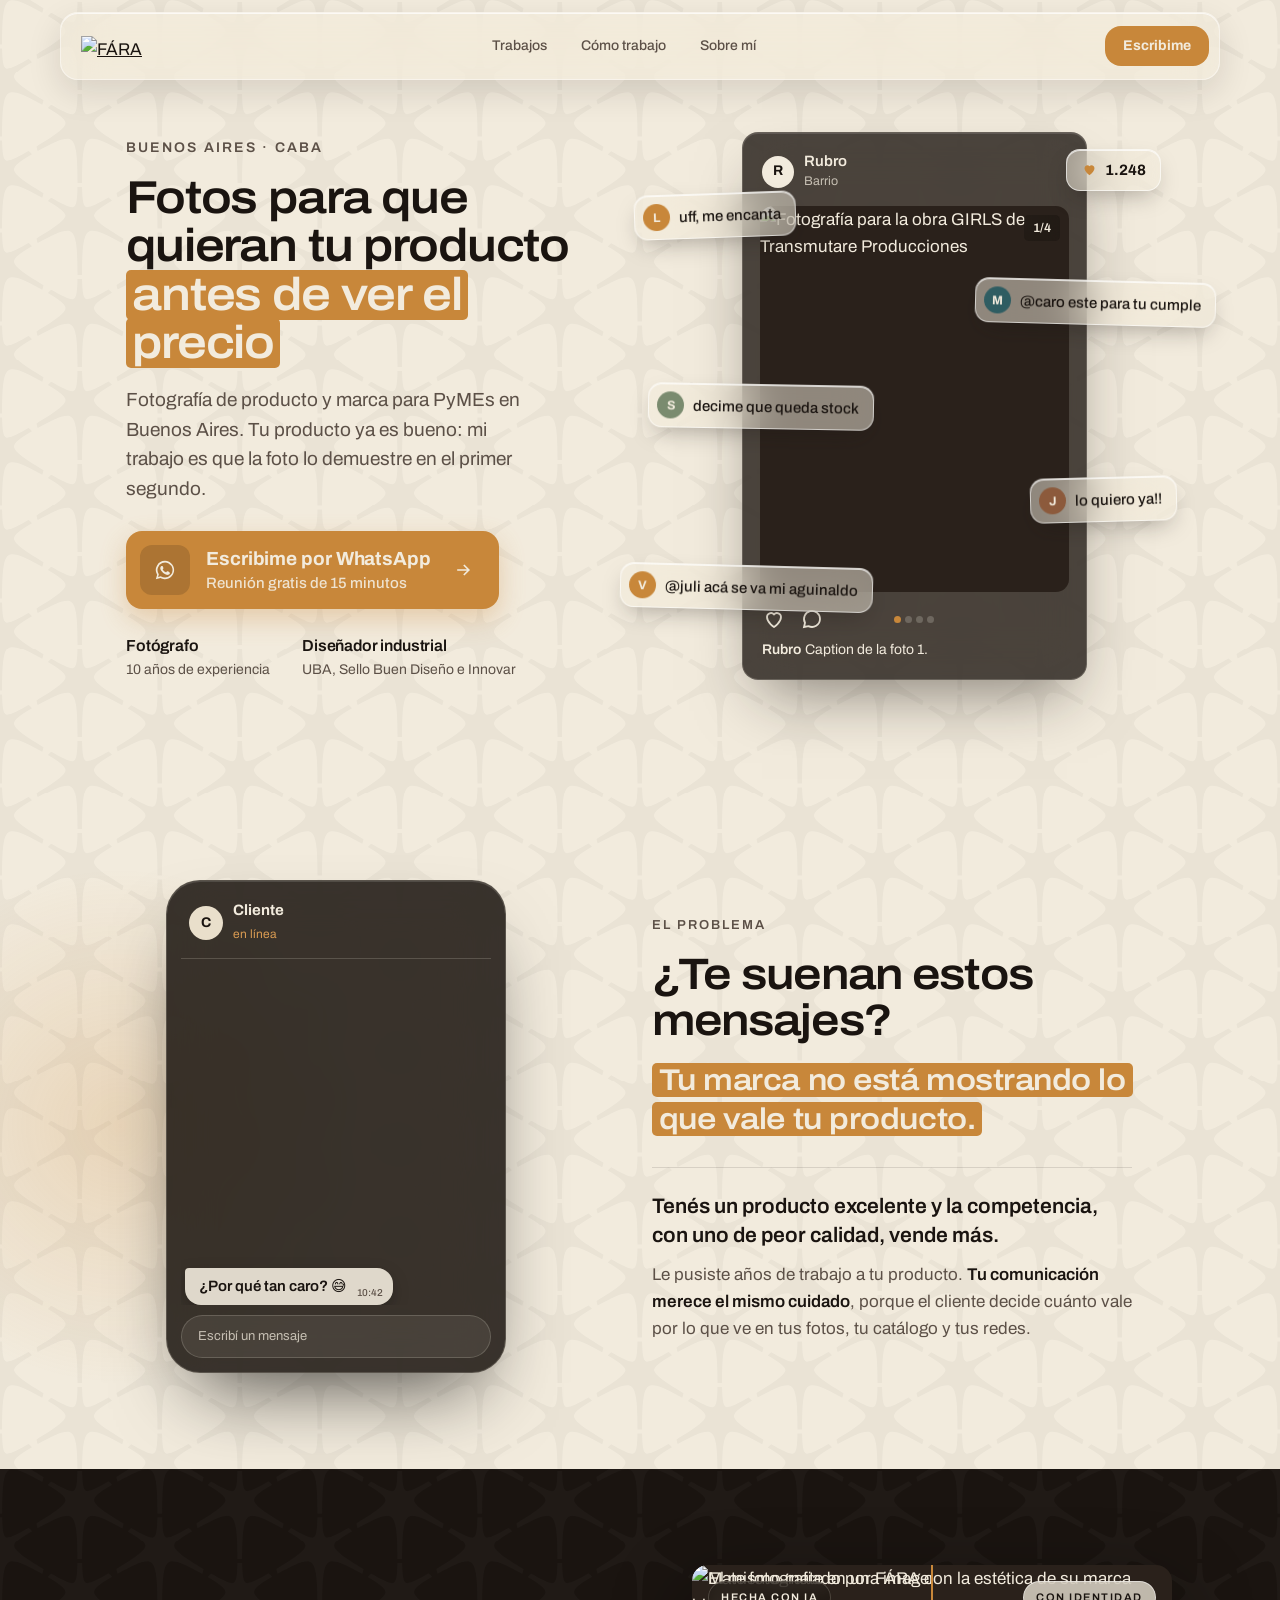
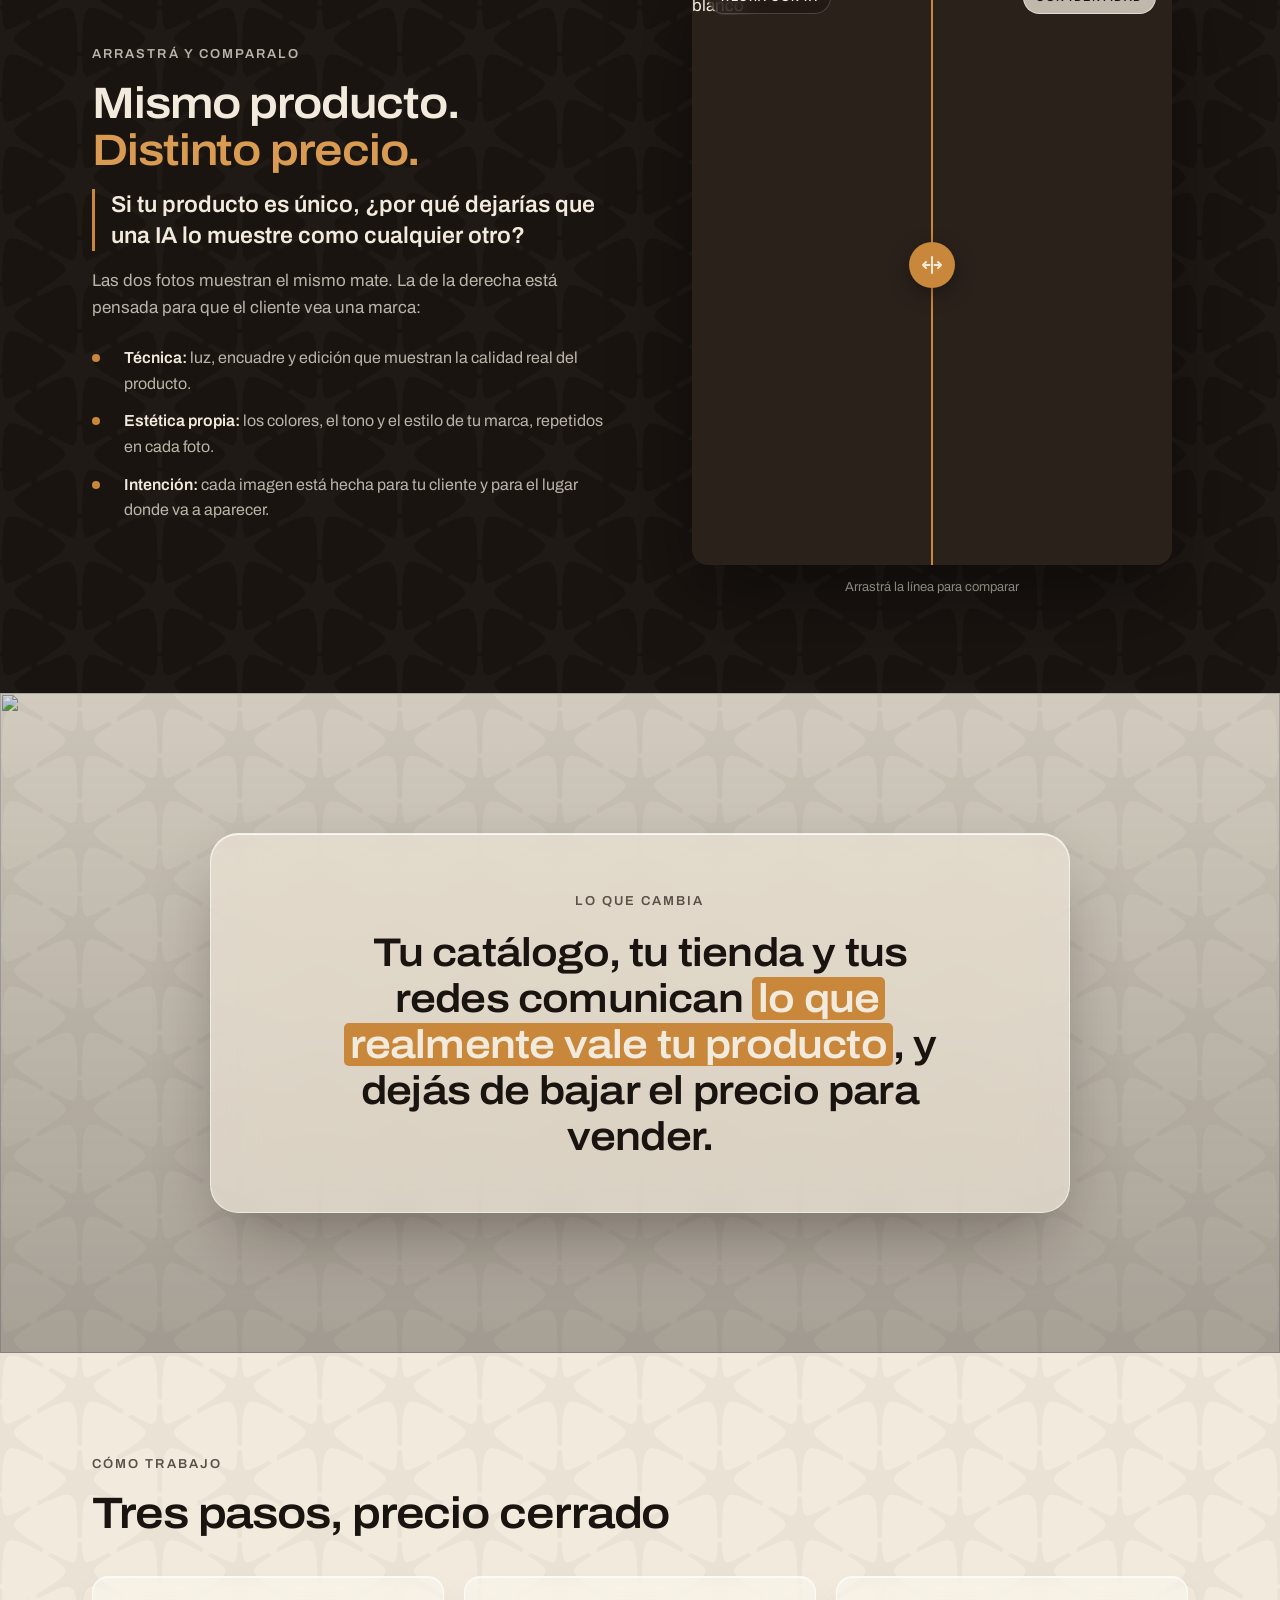
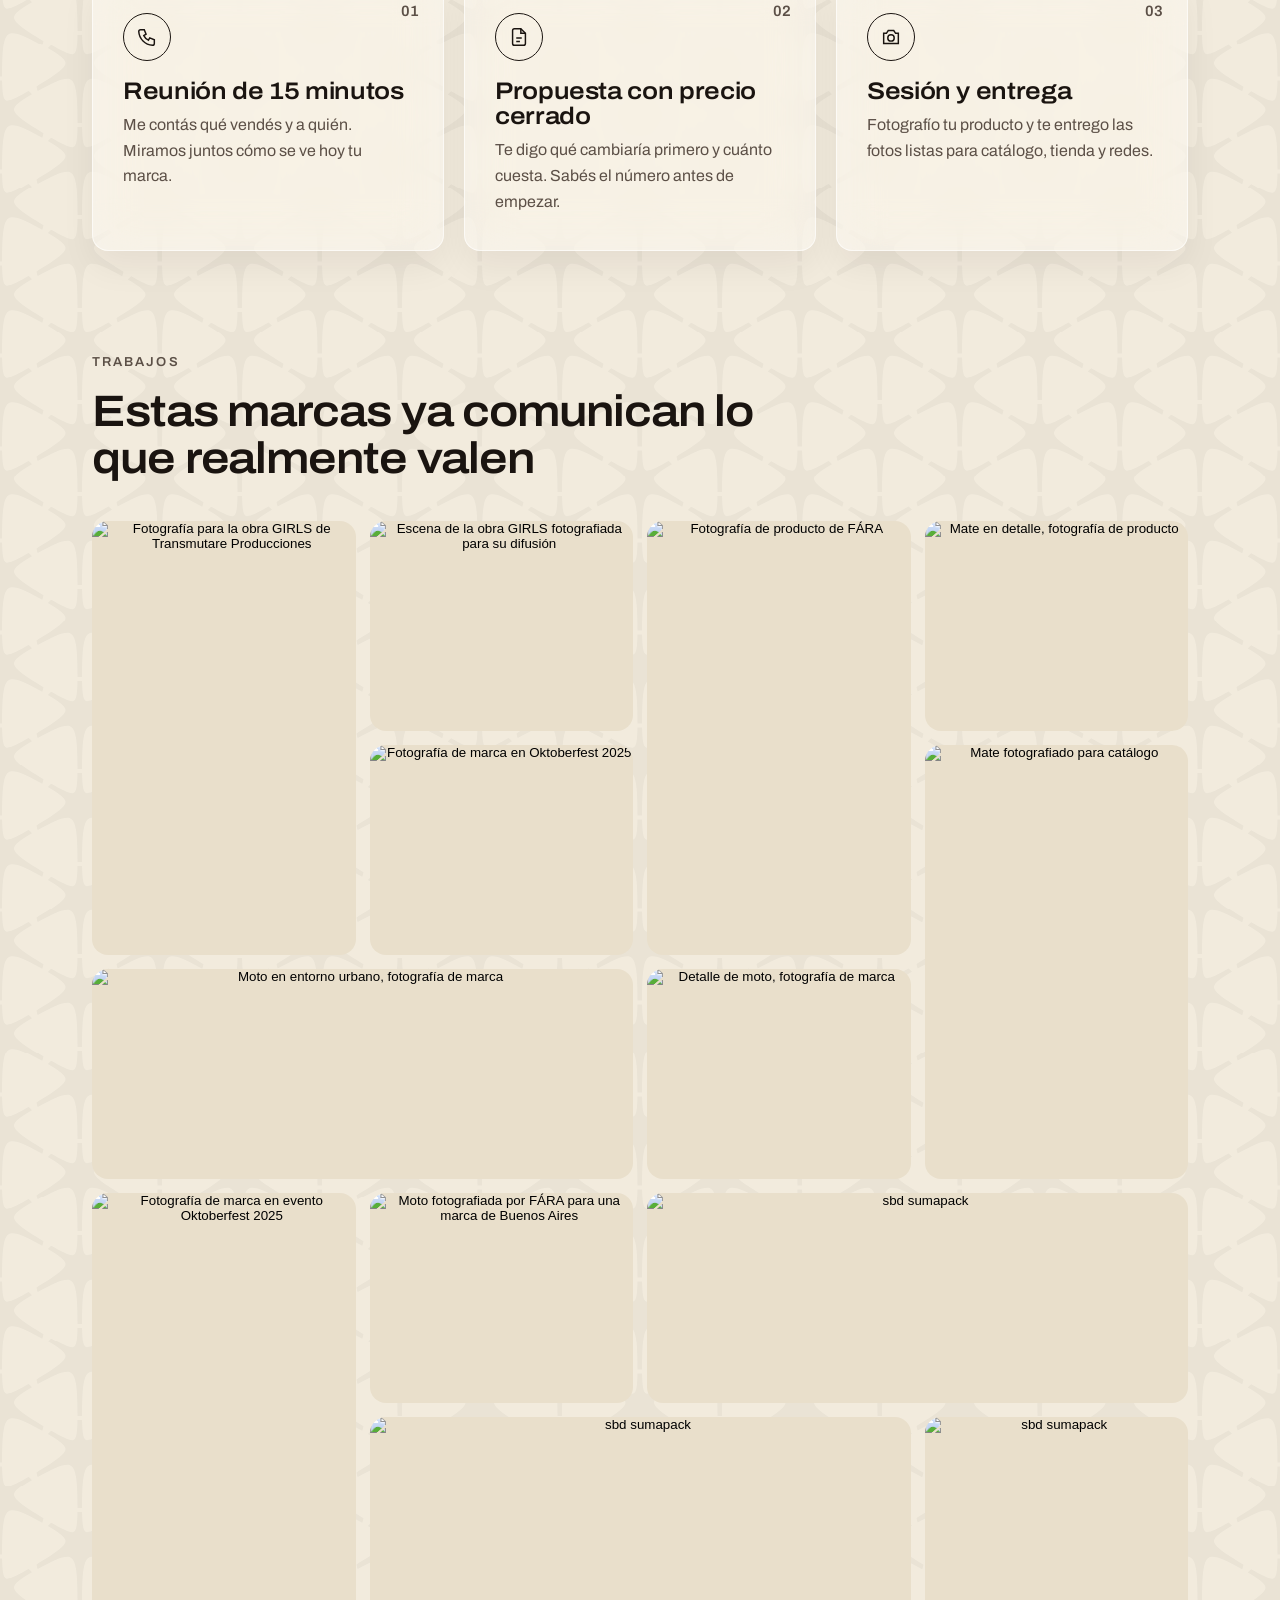
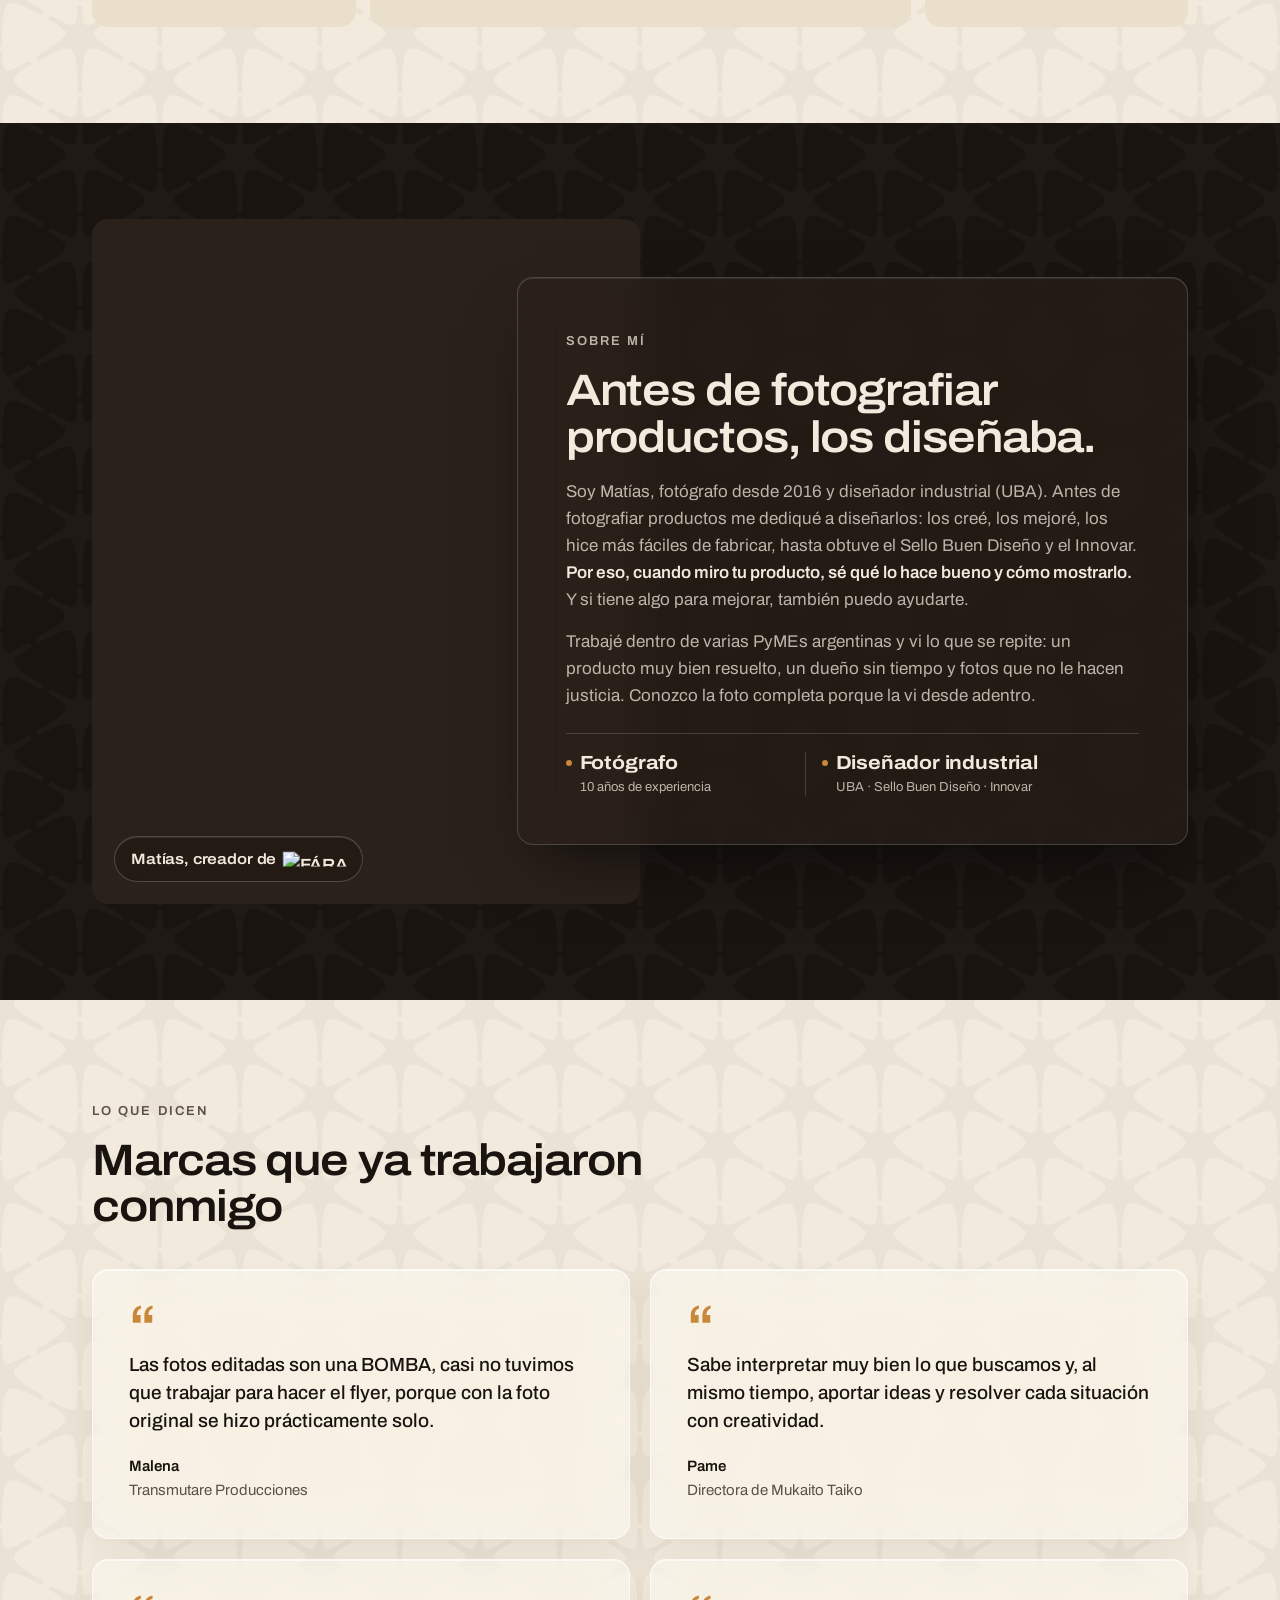
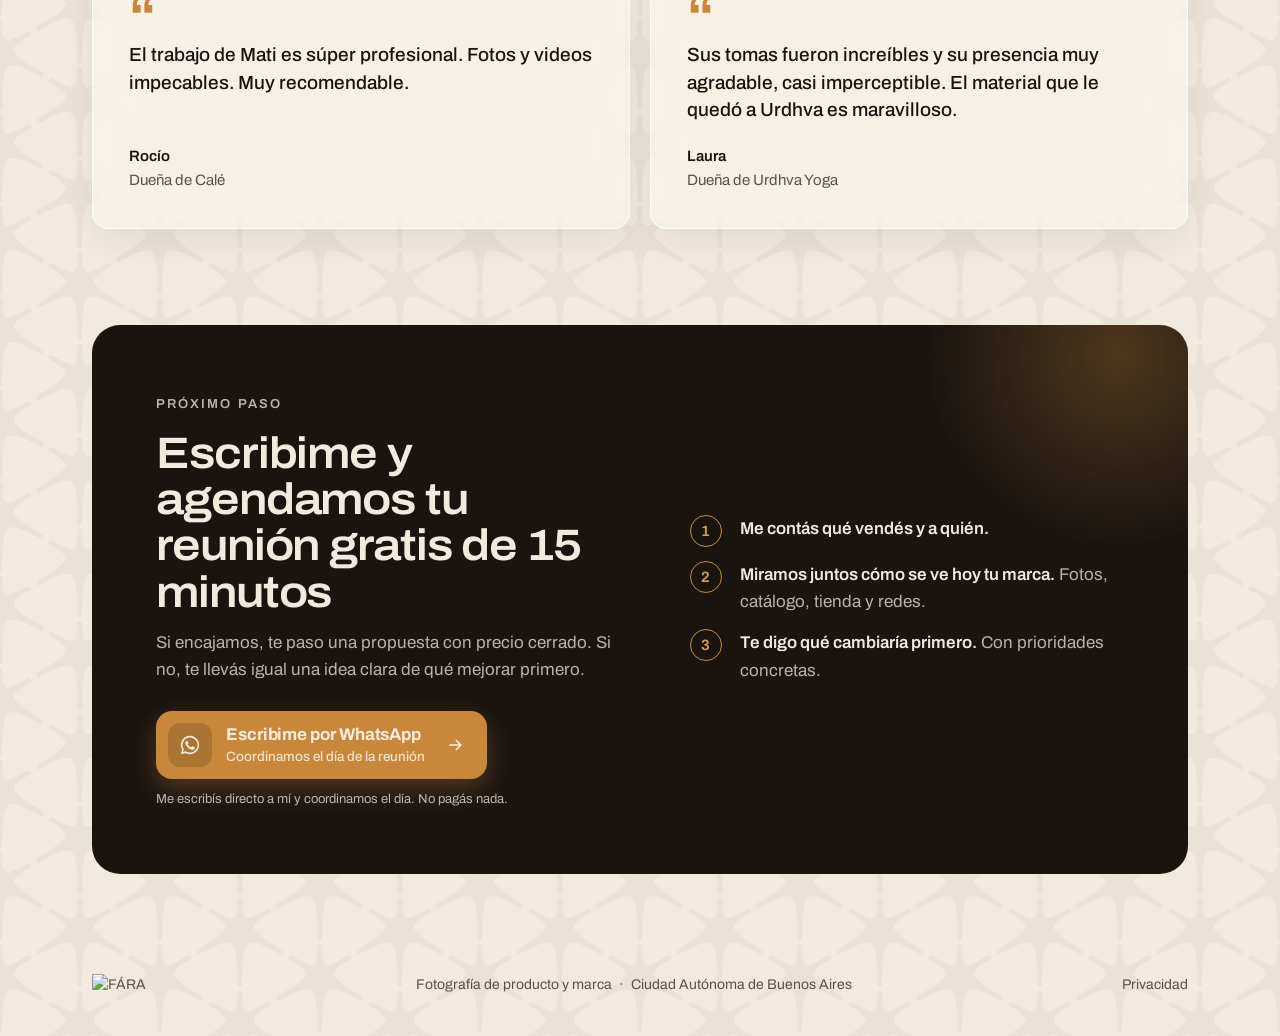
==== commit a0aa8733: "Hero: título con la letra de títulos del sistema y todo un 15 % más grande Co-Authored-By: Claude Op" ====
--- a/index.html
+++ b/index.html
@@ -204,7 +204,7 @@
 .hero{padding:28px 0 56px;}
 .hero-grid{display:flex;flex-direction:column;align-items:center;gap:32px;}
 .hero-txt{width:100%;min-width:0;}
-.hero-txt h1{margin-top:12px;font-size:clamp(30px,3.2vw,42px);font-weight:500;font-stretch:106%;line-height:1.1;letter-spacing:-.02em;}
+.hero-txt h1{margin-top:14px;font-size:clamp(32px,3.6vw,48px);font-weight:600;font-stretch:112%;line-height:1.05;letter-spacing:-.025em;}
 .hero-txt h1 mark{
   color:inherit;padding:0 6px;border-radius:5px;background-color:transparent;
   background-image:linear-gradient(100deg,var(--ambar),var(--ambar));background-repeat:no-repeat;background-size:0% 100%;
@@ -212,13 +212,13 @@
   animation:hero-marca .8s var(--ease) .6s forwards;
 }
 @keyframes hero-marca{to{background-size:100% 100%;color:var(--crema);}}
-.hero-bajada{margin-top:16px;max-width:36ch;font-size:clamp(15px,1.4vw,17px);line-height:1.5;color:var(--muted);}
+.hero-bajada{margin-top:18px;max-width:38ch;font-size:clamp(17px,1.5vw,19px);line-height:1.55;color:var(--muted);}
 .hero-cta{margin-top:22px;}
-.hero-txt .creds{margin-top:22px;display:flex;gap:22px;}
+.hero-txt .creds{margin-top:24px;display:flex;gap:24px;}
 .hero-txt .creds div{padding:0;border:0;}
-.hero-txt .creds b{font-size:14px;font-weight:600;font-stretch:100%;color:var(--espresso);}
+.hero-txt .creds b{font-size:16px;font-weight:600;font-stretch:100%;color:var(--espresso);}
 .hero-txt .creds b::before{display:none;}
-.hero-txt .creds span{padding:0;font-size:12.5px;color:var(--muted);}
+.hero-txt .creds span{padding:0;font-size:14px;color:var(--muted);}
 
 /* post de Instagram en vidrio oscuro: solo él flota */
 .post-wrap{position:relative;z-index:2;}
@@ -226,42 +226,42 @@
 .post-wrap.is-held .post-fl,.post-wrap.is-held .post-bub.in{animation-play-state:paused;}
 @keyframes post-flotar{0%,100%{transform:translateY(0);}50%{transform:translateY(-6px);}}
 .post{
-  width:min(300px,86vw);padding:15px;border-radius:var(--radius);
+  width:min(345px,86vw);padding:17px;border-radius:var(--radius);
   background:var(--glass-dark);backdrop-filter:var(--glass-blur);-webkit-backdrop-filter:var(--glass-blur);
   border:1px solid var(--line-dark);
   box-shadow:0 30px 60px -20px rgba(26,20,16,.5), inset 0 1px 0 rgba(255,255,255,.12);
   color:var(--on-dark);user-select:none;-webkit-user-select:none;touch-action:pan-y;-webkit-touch-callout:none;
 }
-.post-who{display:flex;align-items:center;gap:9px;line-height:1.2;padding:2px 2px 13px;}
-.post-ini{width:28px;height:28px;border-radius:50%;background:var(--crema);color:var(--espresso);display:flex;align-items:center;justify-content:center;font-size:12px;font-weight:700;flex:none;}
-.post-who b{display:block;font-size:13px;font-weight:600;}
-.post-who small{font-size:11px;color:var(--on-dark-muted);}
+.post-who{display:flex;align-items:center;gap:10px;line-height:1.2;padding:2px 2px 15px;}
+.post-ini{width:32px;height:32px;border-radius:50%;background:var(--crema);color:var(--espresso);display:flex;align-items:center;justify-content:center;font-size:14px;font-weight:700;flex:none;}
+.post-who b{display:block;font-size:15px;font-weight:600;}
+.post-who small{font-size:12.5px;color:var(--on-dark-muted);}
 .post-vp{position:relative;aspect-ratio:4/5;border-radius:calc(var(--radius) - 3px);overflow:hidden;background:var(--espresso-2);}
 .post-s{position:absolute;inset:0;transform:translateX(100%);}
 .post-s.on{transform:none;}
 .post-s.va{transition:transform 440ms cubic-bezier(.22,.9,.3,1);}
 .post-s img{width:100%;height:100%;object-fit:cover;object-position:center 30%;pointer-events:none;-webkit-user-drag:none;}
-.post-cnt{position:absolute;right:8px;top:8px;z-index:4;padding:3px 8px;border-radius:4px;font-size:11px;font-weight:600;color:var(--crema);background:rgba(26,20,16,.45);backdrop-filter:blur(10px);-webkit-backdrop-filter:blur(10px);}
-.post-big{position:absolute;left:50%;top:50%;width:80px;height:80px;margin:-40px 0 0 -40px;z-index:5;opacity:0;pointer-events:none;color:var(--crema);filter:drop-shadow(0 6px 14px rgba(0,0,0,.35));}
+.post-cnt{position:absolute;right:9px;top:9px;z-index:4;padding:3px 9px;border-radius:5px;font-size:12.5px;font-weight:600;color:var(--crema);background:rgba(26,20,16,.45);backdrop-filter:blur(10px);-webkit-backdrop-filter:blur(10px);}
+.post-big{position:absolute;left:50%;top:50%;width:92px;height:92px;margin:-46px 0 0 -46px;z-index:5;opacity:0;pointer-events:none;color:var(--crema);filter:drop-shadow(0 6px 14px rgba(0,0,0,.35));}
 .post-big.go{animation:post-corazon 900ms var(--ease) forwards;}
 @keyframes post-corazon{0%{opacity:0;transform:scale(.6);}30%{opacity:1;transform:scale(1.08);}45%{transform:scale(1);}80%{opacity:1;}100%{opacity:0;transform:scale(1);}}
-.post-bar{display:grid;grid-template-columns:1fr auto 1fr;align-items:center;padding:13px 2px 4px;}
-.post-ic{display:flex;gap:12px;}
-.post-ic svg{width:21px;height:21px;}
+.post-bar{display:grid;grid-template-columns:1fr auto 1fr;align-items:center;padding:15px 2px 5px;}
+.post-ic{display:flex;gap:14px;}
+.post-ic svg{width:24px;height:24px;}
 .post-ic .hf path{transition:fill .2s ease,stroke .2s ease;}
 .post-ic.liked .hf path{fill:var(--ambar);stroke:var(--ambar);}
 .post-ic.liked .hf{animation:post-pop .35s ease;}
 @keyframes post-pop{50%{transform:scale(1.25);}}
 .post-dots{display:flex;gap:4px;}
-.post-dots i{width:6px;height:6px;border-radius:50%;background:var(--crema);opacity:.22;transition:opacity .3s ease,background .3s ease;}
+.post-dots i{width:7px;height:7px;border-radius:50%;background:var(--crema);opacity:.22;transition:opacity .3s ease,background .3s ease;}
 .post-dots i.on{background:var(--ambar);opacity:1;}
-.post-cap{padding:3px 2px 2px;font-size:12.5px;line-height:1.4;}
+.post-cap{padding:4px 2px 2px;font-size:14px;line-height:1.4;}
 .post-cap b{font-weight:600;margin-right:4px;}
 
 /* globos de comentario y likes: vidrio claro chico sobre el post oscuro */
 .post-bub{
-  position:absolute;z-index:6;display:flex;align-items:center;gap:8px;padding:7px 12px 7px 7px;border-radius:12px;
-  font-size:12px;font-weight:500;white-space:nowrap;pointer-events:none;color:var(--espresso);
+  position:absolute;z-index:6;display:flex;align-items:center;gap:9px;padding:8px 14px 8px 8px;border-radius:14px;
+  font-size:13px;font-weight:500;white-space:nowrap;pointer-events:none;color:var(--espresso);
   background:var(--glass-light);backdrop-filter:var(--glass-blur);-webkit-backdrop-filter:var(--glass-blur);
   border:1px solid rgba(255,255,255,.6);box-shadow:0 10px 24px -8px rgba(26,20,16,.35), inset 0 1px 0 rgba(255,255,255,.7);
   opacity:0;transform:translateY(8px) scale(.9);transition:opacity .4s ease,transform .5s cubic-bezier(.34,1.56,.64,1);
@@ -269,9 +269,9 @@
 .post-bub.in{opacity:1;transform:none;}
 .post-bub.in.flota{animation:post-globo 6s ease-in-out infinite;}
 @keyframes post-globo{0%,100%{transform:translateY(0);}50%{transform:translateY(-4px);}}
-.post-bub i{width:24px;height:24px;border-radius:50%;display:flex;align-items:center;justify-content:center;font-size:11px;font-weight:700;font-style:normal;color:var(--crema);flex:none;}
-.post-likes{padding:7px 12px;gap:6px;font-weight:600;right:-10px;top:2%;}
-.post-likes svg{width:15px;height:15px;color:var(--ambar);}
+.post-bub i{width:27px;height:27px;border-radius:50%;display:flex;align-items:center;justify-content:center;font-size:12.5px;font-weight:700;font-style:normal;color:var(--crema);flex:none;}
+.post-likes{padding:8px 14px;gap:7px;font-weight:600;right:-10px;top:2%;}
+.post-likes svg{width:17px;height:17px;color:var(--ambar);}
 .post-likes b.pp{animation:post-pop .35s ease;}
 .post-bub:nth-of-type(2){left:-12px;top:11%;rotate:-2deg;}
 .post-bub:nth-of-type(3){right:-10px;top:27%;rotate:1.5deg;}
@@ -281,18 +281,22 @@
 
 @media (min-width:900px){
   .hero{padding:64px 0 104px;}
-  .hero-grid{display:grid;grid-template-columns:1fr 1fr;align-items:center;justify-items:center;max-width:1080px;margin:0 auto;gap:0;}
-  .hero-txt{width:440px;max-width:100%;}
-  .hero-txt h1{max-width:14ch;}
+  .hero-grid{display:grid;grid-template-columns:1fr 1fr;align-items:center;justify-items:center;max-width:var(--max);margin:0 auto;gap:0;}
+  .hero-txt{width:480px;max-width:100%;}
   .hero-cta,.hero-txt .creds{margin-top:28px;}
   .hero-txt .creds{gap:32px;}
-  .post-bub{font-size:13px;}
-  .post-likes{right:-64px;top:3%;}
-  .post-bub:nth-of-type(2){left:-118px;}
-  .post-bub:nth-of-type(3){right:-112px;}
-  .post-bub:nth-of-type(4){left:-104px;}
-  .post-bub:nth-of-type(5){right:-78px;}
-  .post-bub:nth-of-type(6){left:-136px;}
+  .post-bub{font-size:15px;}
+  .post-likes{right:-74px;top:3%;}
+  .post-bub:nth-of-type(2){left:-108px;}
+  .post-bub:nth-of-type(3){right:-129px;}
+  .post-bub:nth-of-type(4){left:-94px;}
+  .post-bub:nth-of-type(5){right:-90px;}
+  .post-bub:nth-of-type(6){left:-122px;}
+  .hero .btn-cta{padding:14px 26px 14px 14px;gap:16px;}
+  .hero .btn-cta .btn-ico{width:50px;height:50px;}
+  .hero .btn-cta .btn-txt strong{font-size:19px;}
+  .hero .btn-cta .btn-txt small{font-size:15px;}
+  .hero .eyebrow{font-size:14px;}
 }
 /* sección de mensajes */
 .talk{position:relative;overflow:hidden;}
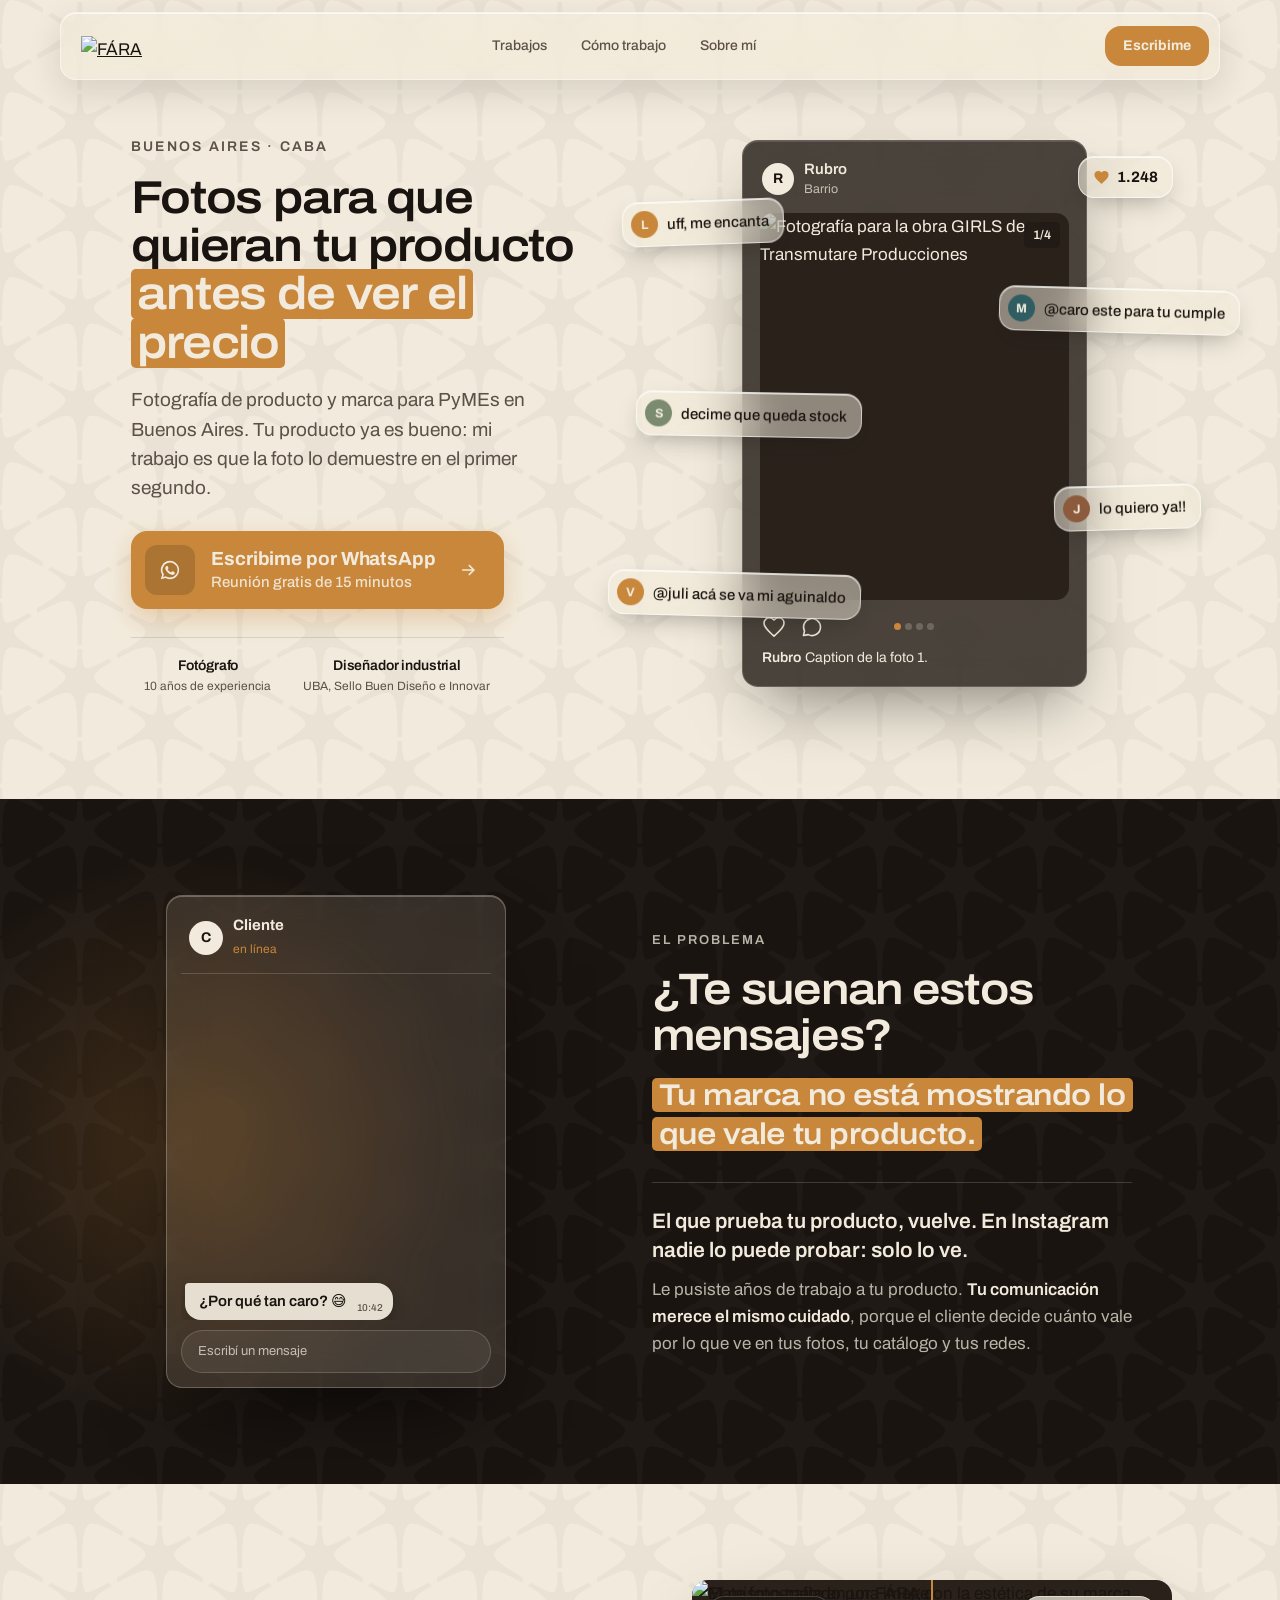
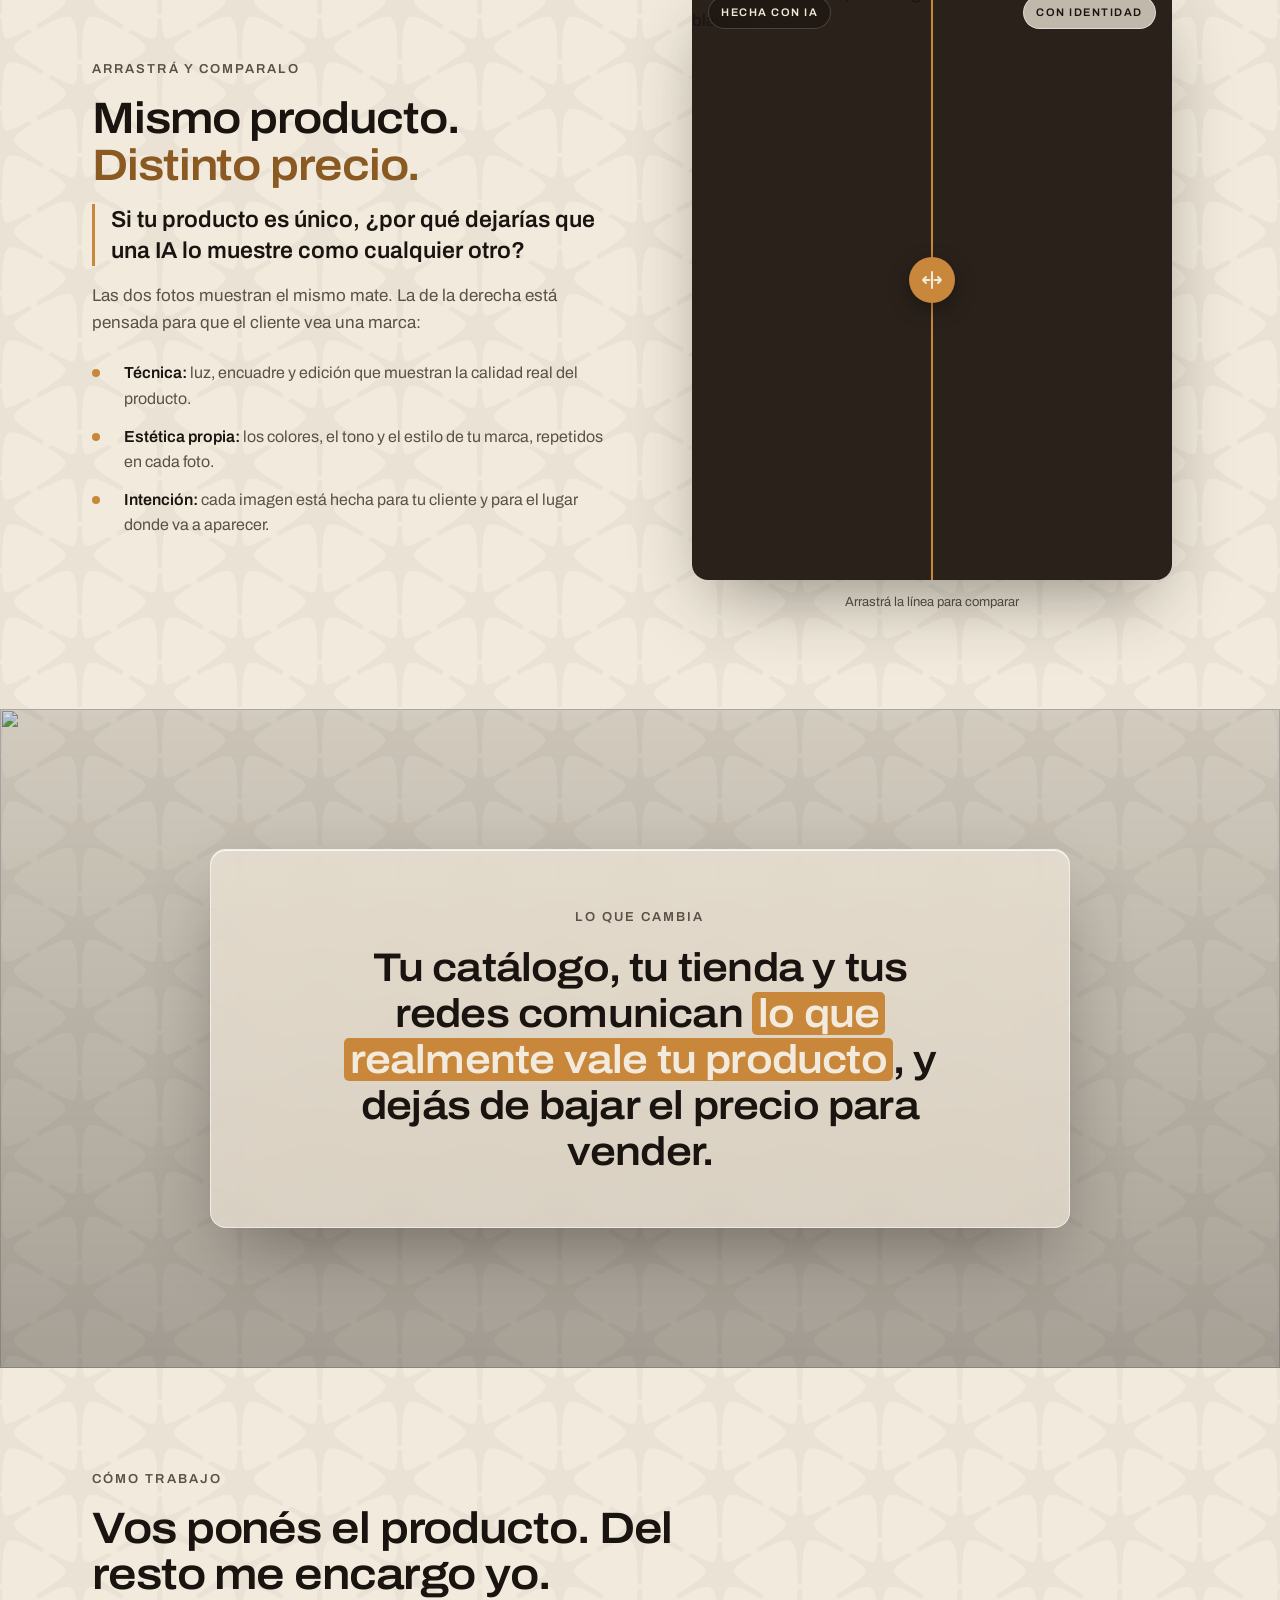
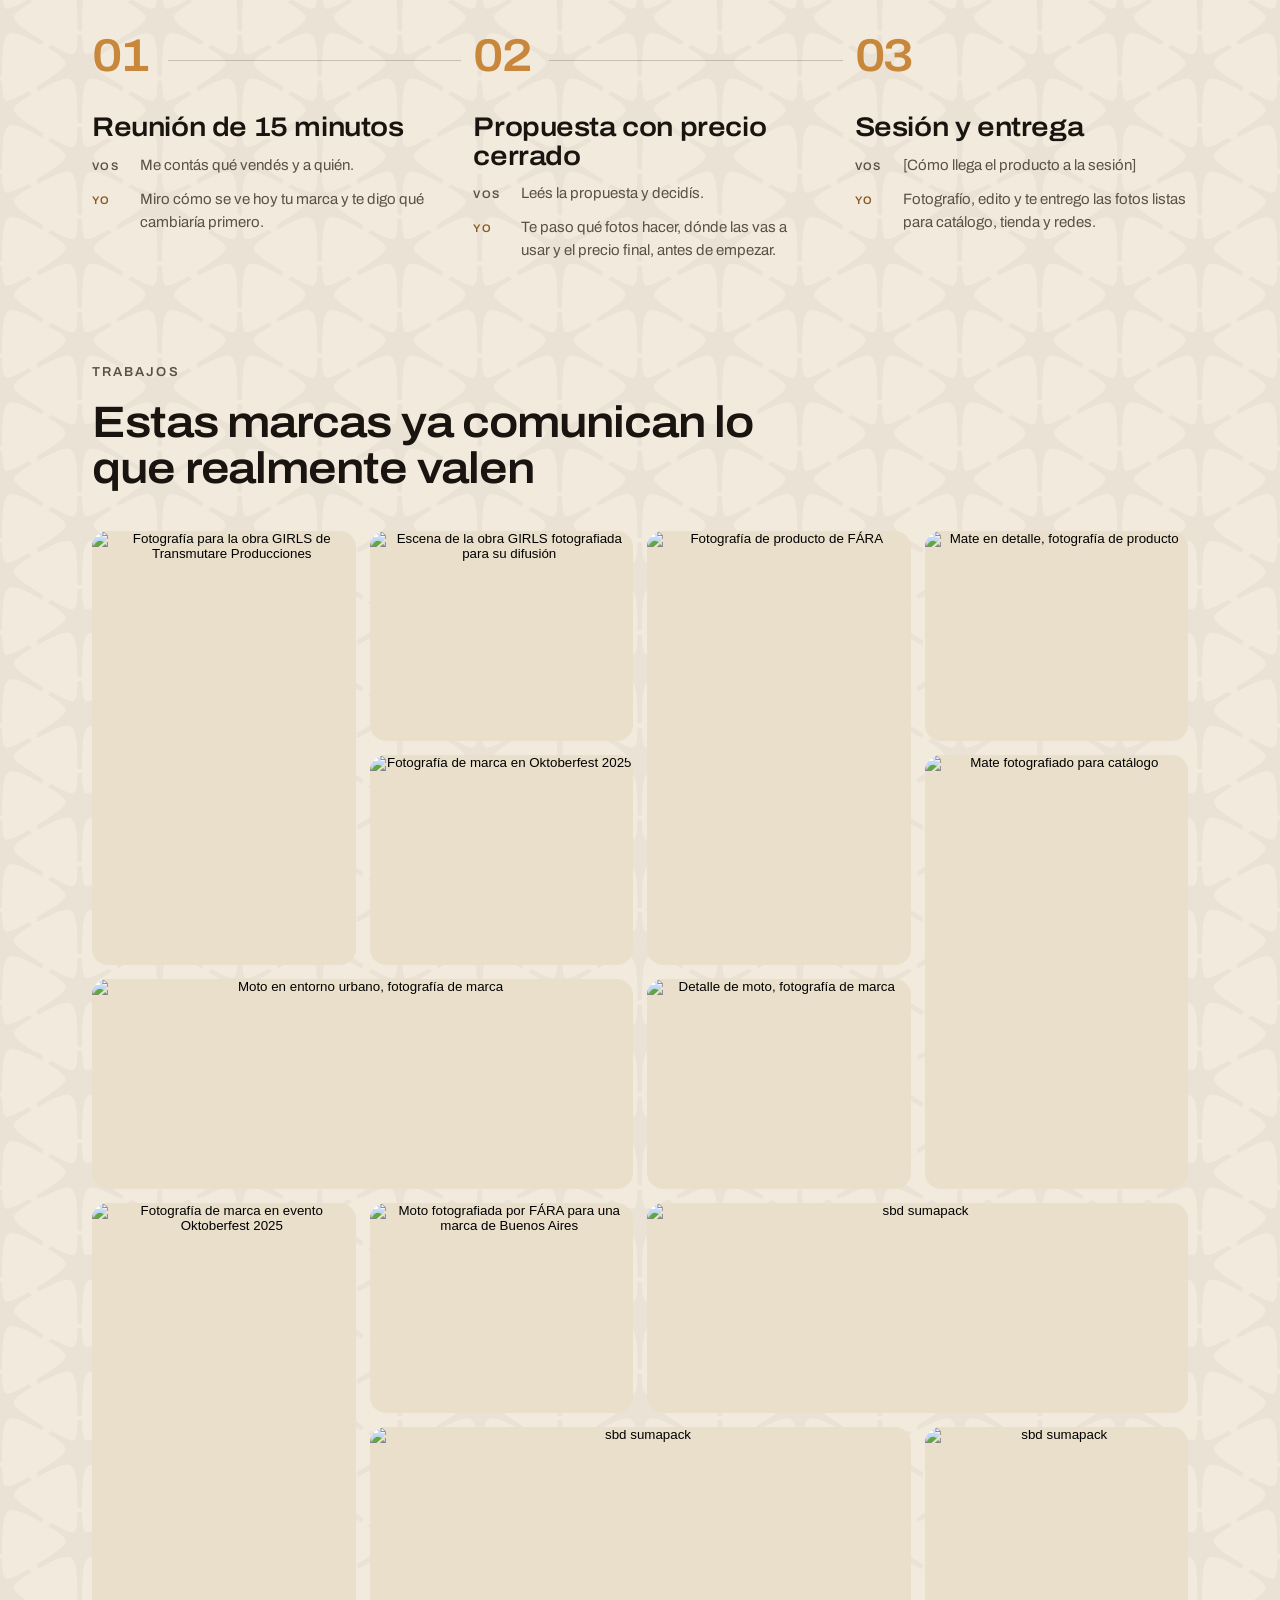
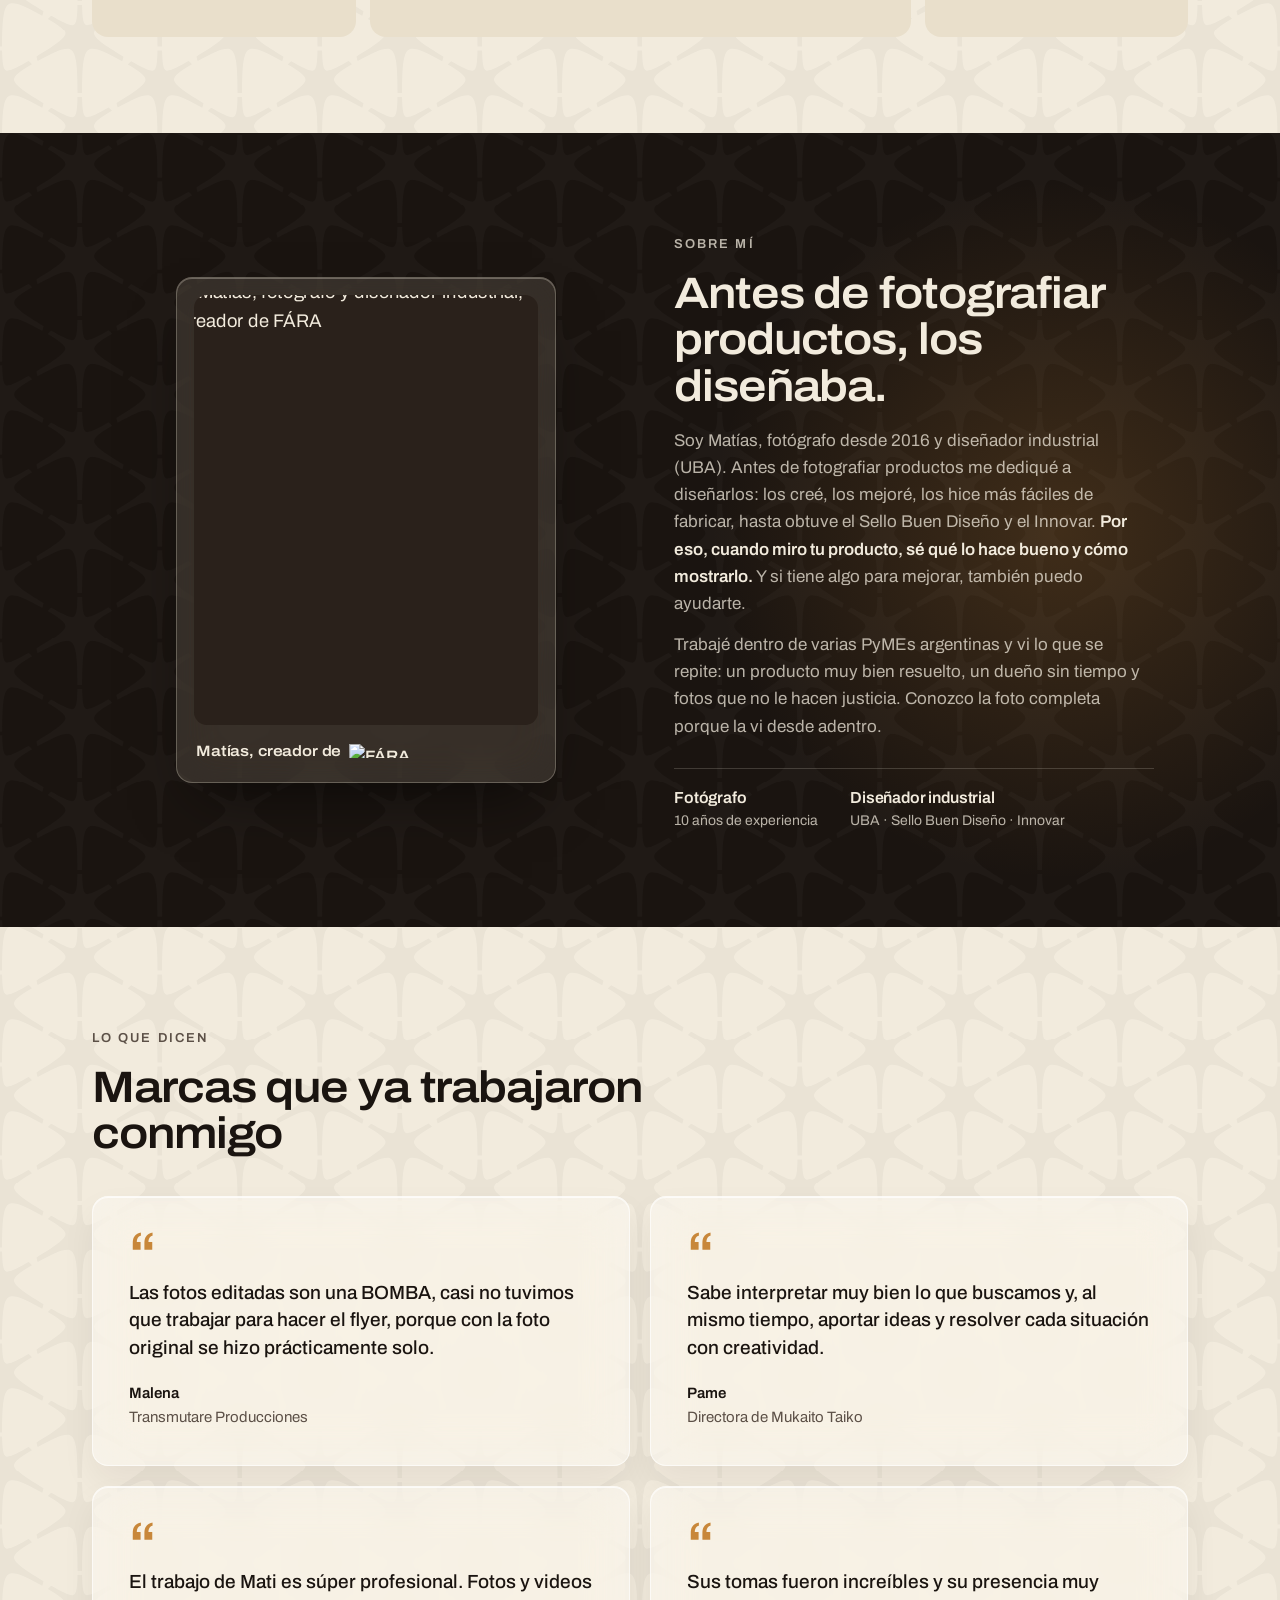
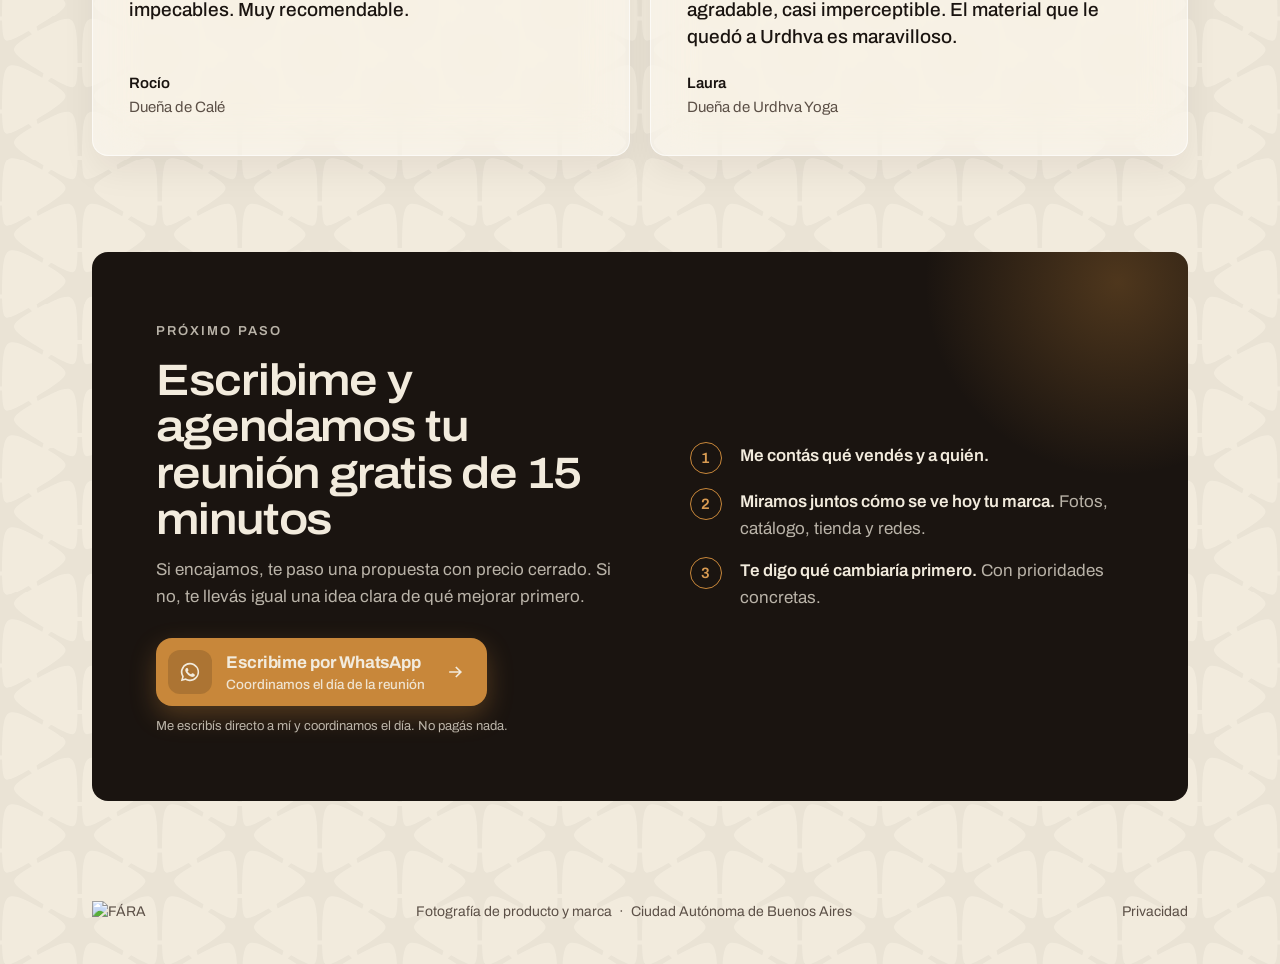
==== commit d252c935: "Secciones con el sistema: teléfono en vidrio, vos y yo en línea de tiempo, Sobre mí con retrato en v" ====
--- a/index.html
+++ b/index.html
@@ -182,7 +182,7 @@
 .nav{
   max-width:var(--max);margin:0 auto;
   display:flex;align-items:center;justify-content:space-between;gap:16px;
-  padding:10px 10px 10px 20px;border-radius:18px;
+  padding:10px 10px 10px 20px;border-radius:var(--radius);
   background:var(--glass-light);
   backdrop-filter:var(--glass-blur);-webkit-backdrop-filter:var(--glass-blur);
   border:1px solid rgba(255,255,255,.45);
@@ -202,7 +202,7 @@
 
 /* ============ HERO ============ */
 .hero{padding:28px 0 56px;}
-.hero-grid{display:flex;flex-direction:column;align-items:center;gap:32px;}
+.hero-grid{display:flex;flex-direction:column;align-items:center;gap:56px;}
 .hero-txt{width:100%;min-width:0;}
 .hero-txt h1{margin-top:14px;font-size:clamp(32px,3.6vw,48px);font-weight:600;font-stretch:112%;line-height:1.05;letter-spacing:-.025em;}
 .hero-txt h1 mark{
@@ -214,11 +214,12 @@
 @keyframes hero-marca{to{background-size:100% 100%;color:var(--crema);}}
 .hero-bajada{margin-top:18px;max-width:38ch;font-size:clamp(17px,1.5vw,19px);line-height:1.55;color:var(--muted);}
 .hero-cta{margin-top:22px;}
-.hero-txt .creds{margin-top:24px;display:flex;gap:24px;}
+.hero-act{display:flex;flex-direction:column;width:100%;}
+.hero-txt .creds{margin-top:28px;padding-top:20px;border-top:1px solid var(--line);display:flex;justify-content:center;gap:28px;text-align:center;}
 .hero-txt .creds div{padding:0;border:0;}
-.hero-txt .creds b{font-size:16px;font-weight:600;font-stretch:100%;color:var(--espresso);}
+.hero-txt .creds b{font-size:14px;font-weight:600;font-stretch:100%;color:var(--espresso);}
 .hero-txt .creds b::before{display:none;}
-.hero-txt .creds span{padding:0;font-size:14px;color:var(--muted);}
+.hero-txt .creds span{padding:0;font-size:12px;color:var(--muted);}
 
 /* post de Instagram en vidrio oscuro: solo él flota */
 .post-wrap{position:relative;z-index:2;}
@@ -226,7 +227,7 @@
 .post-wrap.is-held .post-fl,.post-wrap.is-held .post-bub.in{animation-play-state:paused;}
 @keyframes post-flotar{0%,100%{transform:translateY(0);}50%{transform:translateY(-6px);}}
 .post{
-  width:min(345px,86vw);padding:17px;border-radius:var(--radius);
+  width:min(345px,78vw);padding:17px;border-radius:var(--radius);
   background:var(--glass-dark);backdrop-filter:var(--glass-blur);-webkit-backdrop-filter:var(--glass-blur);
   border:1px solid var(--line-dark);
   box-shadow:0 30px 60px -20px rgba(26,20,16,.5), inset 0 1px 0 rgba(255,255,255,.12);
@@ -260,7 +261,7 @@
 
 /* globos de comentario y likes: vidrio claro chico sobre el post oscuro */
 .post-bub{
-  position:absolute;z-index:6;display:flex;align-items:center;gap:9px;padding:8px 14px 8px 8px;border-radius:14px;
+  position:absolute;z-index:6;display:flex;align-items:center;gap:9px;padding:8px 14px 8px 8px;border-radius:var(--radius);
   font-size:13px;font-weight:500;white-space:nowrap;pointer-events:none;color:var(--espresso);
   background:var(--glass-light);backdrop-filter:var(--glass-blur);-webkit-backdrop-filter:var(--glass-blur);
   border:1px solid rgba(255,255,255,.6);box-shadow:0 10px 24px -8px rgba(26,20,16,.35), inset 0 1px 0 rgba(255,255,255,.7);
@@ -270,63 +271,71 @@
 .post-bub.in.flota{animation:post-globo 6s ease-in-out infinite;}
 @keyframes post-globo{0%,100%{transform:translateY(0);}50%{transform:translateY(-4px);}}
 .post-bub i{width:27px;height:27px;border-radius:50%;display:flex;align-items:center;justify-content:center;font-size:12.5px;font-weight:700;font-style:normal;color:var(--crema);flex:none;}
-.post-likes{padding:8px 14px;gap:7px;font-weight:600;right:-10px;top:2%;}
+.post-likes{padding:8px 14px;gap:7px;font-weight:600;}
 .post-likes svg{width:17px;height:17px;color:var(--ambar);}
 .post-likes b.pp{animation:post-pop .35s ease;}
-.post-bub:nth-of-type(2){left:-12px;top:11%;rotate:-2deg;}
-.post-bub:nth-of-type(3){right:-10px;top:27%;rotate:1.5deg;}
-.post-bub:nth-of-type(4){left:-8px;top:46%;rotate:1deg;}
-.post-bub:nth-of-type(5){right:-12px;top:63%;rotate:-1.5deg;}
-.post-bub:nth-of-type(6){left:-10px;top:79%;rotate:1.5deg;}
+.post-likes{right:-9vw;top:1%;}
+.post-bub:nth-of-type(2){left:-10vw;top:12%;rotate:-2deg;}
+.post-bub:nth-of-type(3){right:-10vw;top:33%;rotate:1.5deg;}
+.post-bub:nth-of-type(4){left:-10vw;top:56%;rotate:1deg;}
+.post-bub:nth-of-type(5){right:-10vw;top:76%;rotate:-1.5deg;}
+.post-bub:nth-of-type(6){left:-10vw;top:90%;rotate:1.5deg;}
+@media (max-width:899px){ .post-bub{font-size:11.5px;padding:5px 10px 5px 5px;gap:6px;} .post-bub i{width:21px;height:21px;font-size:10px;} .post-likes{padding:5px 10px;} }
 
 @media (min-width:900px){
   .hero{padding:64px 0 104px;}
   .hero-grid{display:grid;grid-template-columns:1fr 1fr;align-items:center;justify-items:center;max-width:var(--max);margin:0 auto;gap:0;}
-  .hero-txt{width:480px;max-width:100%;}
+  .hero-txt{width:470px;max-width:100%;}
+  .hero-act{display:inline-flex;width:auto;}
   .hero-cta,.hero-txt .creds{margin-top:28px;}
   .hero-txt .creds{gap:32px;}
   .post-bub{font-size:15px;}
-  .post-likes{right:-74px;top:3%;}
-  .post-bub:nth-of-type(2){left:-108px;}
-  .post-bub:nth-of-type(3){right:-129px;}
-  .post-bub:nth-of-type(4){left:-94px;}
-  .post-bub:nth-of-type(5){right:-90px;}
-  .post-bub:nth-of-type(6){left:-122px;}
+  .post-likes{right:-86px;top:3%;}
+  .post-bub:nth-of-type(2){left:-120px;top:11%;}
+  .post-bub:nth-of-type(3){right:-153px;top:27%;}
+  .post-bub:nth-of-type(4){left:-106px;top:46%;}
+  .post-bub:nth-of-type(5){right:-114px;top:63%;}
+  .post-bub:nth-of-type(6){left:-134px;top:79%;}
   .hero .btn-cta{padding:14px 26px 14px 14px;gap:16px;}
   .hero .btn-cta .btn-ico{width:50px;height:50px;}
   .hero .btn-cta .btn-txt strong{font-size:19px;}
   .hero .btn-cta .btn-txt small{font-size:15px;}
   .hero .eyebrow{font-size:14px;}
 }
+/* cómo trabajo: lo que hace el cliente y lo que hago yo */
+.step .vy{margin-top:12px;display:grid;grid-template-columns:40px 1fr;gap:8px;align-items:baseline;}
+.step .vy b{font-size:11px;font-weight:600;letter-spacing:.12em;text-transform:uppercase;color:var(--muted);}
+.step .vy p{margin:0;color:var(--muted);font-size:15px;line-height:1.5;}
+.step .vy-yo b{color:#8A5A22;}
 /* sección de mensajes */
-.talk{position:relative;overflow:hidden;}
-.talk::before{content:"";position:absolute;width:560px;height:560px;border-radius:50%;left:-160px;top:50%;transform:translateY(-50%);
+.talk{position:relative;overflow:hidden;background:var(--espresso) var(--trama-clara) 0 0/160px auto;color:var(--on-dark);}
+.talk::before{content:"";position:absolute;width:620px;height:620px;border-radius:50%;left:-120px;top:50%;transform:translateY(-50%);
   background:radial-gradient(circle,rgba(200,135,58,.22),transparent 65%);pointer-events:none;}
 .talk-grid{position:relative;display:grid;gap:40px;align-items:center;}
 .talk-copy h2{margin-top:14px;}
 .talk-punch{margin-top:18px;font-size:clamp(22px,2.6vw,30px);font-weight:600;font-stretch:112%;line-height:1.3;letter-spacing:-.015em;}
 .talk-punch mark{background:var(--ambar);color:var(--crema);padding:1px 7px;border-radius:5px;box-decoration-break:clone;-webkit-box-decoration-break:clone;}
-.talk-why{margin-top:28px;padding-top:24px;border-top:1px solid var(--line);max-width:48ch;}
+.talk-why{margin-top:28px;padding-top:24px;border-top:1px solid var(--line-dark);max-width:48ch;}
 .talk-why-lead{font-size:clamp(18px,1.8vw,21px);font-weight:600;line-height:1.35;}
-.talk-why p + p{margin-top:12px;color:var(--muted);}
-.talk-why strong{color:var(--espresso);font-weight:600;}
+.talk-why p + p{margin-top:12px;color:var(--on-dark-muted);}
+.talk-why strong{color:var(--on-dark);font-weight:600;}
 .phone{
-  width:min(100%,340px);margin:0 auto;border-radius:34px;padding:14px;
-  background:rgba(26,20,16,.86);color:var(--on-dark);
+  width:min(100%,340px);margin:0 auto;border-radius:var(--radius);padding:14px;
+  background:rgba(242,235,221,.12);color:var(--on-dark);
   backdrop-filter:var(--glass-blur);-webkit-backdrop-filter:var(--glass-blur);
-  border:1px solid rgba(242,235,221,.18);
-  box-shadow:0 40px 80px -30px rgba(0,0,0,.7), inset 0 1px 0 rgba(255,255,255,.12);
+  border:1px solid rgba(242,235,221,.26);
+  box-shadow:0 40px 80px -30px rgba(0,0,0,.7), inset 0 1px 0 rgba(242,235,221,.3);
 }
 .phone-top{display:flex;align-items:center;gap:10px;padding:6px 8px 12px;border-bottom:1px solid var(--line-dark);}
-.phone-top .avatar{width:34px;height:34px;border-radius:50%;background:var(--crema-2);color:var(--espresso);display:flex;align-items:center;justify-content:center;font-weight:700;font-size:14px;}
+.phone-top .avatar{width:34px;height:34px;border-radius:50%;background:var(--crema);color:var(--espresso);display:flex;align-items:center;justify-content:center;font-weight:700;font-size:14px;}
 .phone-top b{display:block;font-size:15px;line-height:1.2;}
-.phone-top small{font-size:12px;color:var(--ambar-2);}
+.phone-top small{font-size:12px;color:var(--ambar);}
 .chat{position:relative;height:300px;overflow:hidden;margin:6px 0 10px;
   -webkit-mask-image:linear-gradient(to bottom,transparent 0,#000 28%);mask-image:linear-gradient(to bottom,transparent 0,#000 28%);}
 .chat-track{position:absolute;left:0;right:0;bottom:0;display:flex;flex-direction:column;align-items:flex-start;gap:8px;padding:0 4px;will-change:transform;}
 .chat-bubble{
   position:relative;flex:none;margin:0;max-width:92%;padding:9px 46px 9px 14px;border-radius:4px 16px 16px 16px;
-  background:rgba(242,235,221,.9);color:var(--espresso);
+  background:rgba(242,235,221,.94);color:var(--espresso);
   box-shadow:0 6px 16px rgba(0,0,0,.25);
   font-size:15px;font-weight:600;line-height:1.25;
 }
@@ -342,18 +351,19 @@
 .post-wrap{animation:fade-up .8s var(--ease) .1s backwards;}
 
 /* ============ COMPARADOR ============ */
-.compare{background:var(--espresso) var(--trama-clara) 0 0/160px auto;color:var(--on-dark);}
+.compare{color:var(--espresso);}
+.compare .accent-text{color:#8A5A22;}
 .compare-grid{display:grid;gap:36px;align-items:center;}
 .compare-copy h2{margin-top:14px;}
-.compare-copy p{margin-top:16px;color:var(--on-dark-muted);max-width:48ch;}
-.compare-copy .ai-q{font-size:clamp(19px,1.9vw,23px);line-height:1.35;font-weight:600;color:var(--on-dark);padding-left:16px;border-left:3px solid var(--ambar);}
+.compare-copy p{margin-top:16px;color:var(--muted);max-width:48ch;}
+.compare-copy .ai-q{font-size:clamp(19px,1.9vw,23px);line-height:1.35;font-weight:600;color:var(--espresso);padding-left:16px;border-left:3px solid var(--ambar);}
 .compare-points{list-style:none;margin-top:24px;display:grid;gap:12px;}
-.compare-points li{display:grid;grid-template-columns:22px 1fr;gap:10px;color:var(--on-dark-muted);font-size:16px;}
+.compare-points li{display:grid;grid-template-columns:22px 1fr;gap:10px;color:var(--muted);font-size:16px;}
 .compare-points li::before{content:"";width:8px;height:8px;margin-top:9px;border-radius:50%;background:var(--ambar);}
-.compare-points b{color:var(--on-dark);font-weight:600;}
+.compare-points b{color:var(--espresso);font-weight:600;}
 .cmp{position:relative;border-radius:var(--radius);overflow:hidden;aspect-ratio:4/5;
   max-width:480px;width:100%;margin:0 auto;cursor:ew-resize;user-select:none;touch-action:pan-y;
-  box-shadow:0 30px 80px rgba(0,0,0,.45);background:var(--espresso-2);}
+  box-shadow:0 30px 70px -20px rgba(26,20,16,.45);background:var(--espresso-2);}
 .cmp-img{position:absolute;inset:0;width:100%;height:100%;object-fit:cover;}
 .cmp-before{position:absolute;inset:0;overflow:hidden;z-index:2;clip-path:inset(0 50% 0 0);}
 .cmp-frost{position:absolute;inset:0;pointer-events:none;opacity:0;
@@ -372,7 +382,7 @@
 /* al agarrarlo, el control crece apenas: el comparador "escuchó" el toque */
 .cmp-handle{transition:transform 160ms var(--ease);}
 .cmp.is-drag .cmp-handle{transform:translate(-50%,-50%) scale(1.1);}
-.cmp-hint{text-align:center;margin-top:12px;font-size:13px;color:var(--on-dark-muted);}
+.cmp-hint{text-align:center;margin-top:12px;font-size:13px;color:var(--muted);}
 @media (min-width:900px){ .compare-grid{grid-template-columns:1fr 1fr;gap:72px;} }
 
 /* ============ PROMESA (foto de fondo + vidrio) ============ */
@@ -381,7 +391,7 @@
 .promise-bg img{width:100%;height:100%;object-fit:cover;}
 .promise-bg::after{content:"";position:absolute;inset:0;background:linear-gradient(180deg,rgba(26,20,16,.15),rgba(26,20,16,.35));}
 .promise-card{
-  max-width:860px;margin:0 auto;padding:32px 22px;border-radius:28px;text-align:center;
+  max-width:860px;margin:0 auto;padding:32px 22px;border-radius:var(--radius);text-align:center;
   background:rgba(242,235,221,.62);
   backdrop-filter:var(--glass-blur);-webkit-backdrop-filter:var(--glass-blur);
   border:1px solid rgba(255,255,255,.55);
@@ -405,21 +415,23 @@
 }
 
 /* ============ PROCESO ============ */
-.steps{display:grid;gap:16px;}
-.step{
-  position:relative;padding:28px 24px;border-radius:var(--radius);
-  background:rgba(255,255,255,.38);
-  backdrop-filter:var(--glass-blur);-webkit-backdrop-filter:var(--glass-blur);
-  border:1px solid rgba(255,255,255,.6);
-  box-shadow:0 16px 34px rgba(26,20,16,.06), inset 0 1px 0 rgba(255,255,255,.7);
-}
+.steps{display:grid;gap:0;}
+/* línea de tiempo: el número ancla cada paso y una línea fina los une */
+.step{position:relative;padding:0 0 44px 76px;}
+.step:last-child{padding-bottom:0;}
+.step::before{content:"";position:absolute;left:24px;top:60px;bottom:10px;width:1px;background:rgba(26,20,16,.2);}
+.step:last-child::before{display:none;}
 .step-icon{width:48px;height:48px;border-radius:50%;border:1.5px solid var(--espresso);
   display:flex;align-items:center;justify-content:center;margin-bottom:18px;}
 .step-icon svg{width:22px;height:22px;}
-.step-num{position:absolute;top:22px;right:24px;font-size:15px;font-weight:600;color:var(--muted);}
-.step h3{margin-bottom:8px;}
+.step-num{position:absolute;left:0;top:-4px;font-size:46px;font-weight:600;font-stretch:112%;letter-spacing:-.03em;line-height:1;color:var(--ambar);}
+.step h3{margin-bottom:4px;font-size:clamp(23px,2.2vw,27px);}
 .step p{color:var(--muted);font-size:16px;}
-@media (min-width:768px){ .steps{grid-template-columns:repeat(3,1fr);gap:20px;} .step{padding:36px 30px;} }
+@media (min-width:768px){
+  .steps{grid-template-columns:repeat(3,1fr);gap:48px;}
+  .step,.step:last-child{padding:76px 0 0;}
+  .step::before{left:76px;right:-36px;top:23px;bottom:auto;width:auto;height:1px;}
+}
 
 /* ============ PORTAFOLIO ============ */
 .bento{display:grid;grid-template-columns:repeat(2,1fr);grid-auto-rows:160px;gap:10px;grid-auto-flow:dense;}
@@ -450,31 +462,34 @@
 
 /* ============ SOBRE MÍ ============ */
 .about{background:var(--espresso) var(--trama-clara) 0 0/160px auto;color:var(--on-dark);}
-.about-grid{display:grid;position:relative;}
-.about-photo{border-radius:var(--radius);overflow:hidden;aspect-ratio:4/5;background:var(--espresso-2);}
+/* halo cálido detrás del texto, la misma luz tenue del cierre */
+.about{position:relative;overflow:hidden;}
+.about::before{content:"";position:absolute;width:760px;height:760px;right:-160px;top:50%;transform:translateY(-50%);border-radius:50%;
+  background:radial-gradient(circle,rgba(200,135,58,.22),rgba(200,135,58,0) 65%);pointer-events:none;}
+@media (max-width:899px){ .about::before{width:520px;height:520px;right:-180px;top:72%;} }
+.about-grid{display:grid;position:relative;gap:48px;align-items:center;}
+.about-pan{
+  margin:0 auto;width:min(380px,82vw);padding:17px;border-radius:var(--radius);
+  background:rgba(242,235,221,.12);backdrop-filter:var(--glass-blur);-webkit-backdrop-filter:var(--glass-blur);
+  border:1px solid rgba(242,235,221,.26);box-shadow:0 30px 60px -24px rgba(0,0,0,.6), inset 0 1px 0 rgba(242,235,221,.3);
+}
+.about-photo{position:relative;border-radius:calc(var(--radius) - 3px);overflow:hidden;aspect-ratio:4/5;background:var(--espresso-2);}
 .about-photo img{width:100%;height:100%;object-fit:cover;transform:scale(1.08);}
-.about-card{
-  position:relative;z-index:2;margin:-44px 12px 0;padding:28px 24px;border-radius:var(--radius);
-  background:rgba(42,33,27,.54);
-  backdrop-filter:var(--glass-blur);-webkit-backdrop-filter:var(--glass-blur);
-  border:1px solid var(--line-dark);box-shadow:0 30px 60px -20px rgba(0,0,0,.6), inset 0 1px 0 rgba(255,255,255,.1);
-}
+.photo-credit{display:flex;align-items:center;gap:8px;padding:14px 2px 2px;font-size:15px;font-weight:600;font-stretch:112%;letter-spacing:-.01em;color:var(--on-dark);}
+.photo-credit img{height:14px;width:auto;flex:none;}
+.about-card{position:relative;}
 .about-card h2{margin:14px 0 18px;}
-.about-card p{color:var(--on-dark-muted);margin-top:14px;}
+.about-card p{color:var(--on-dark-muted);margin-top:14px;max-width:52ch;}
 .about-card p strong{color:var(--on-dark);font-weight:600;}
-.about-card .creds{margin-top:24px;padding-top:18px;border-top:1px solid var(--line-dark);}
-.photo-credit{position:absolute;left:16px;bottom:16px;z-index:2;display:flex;align-items:center;gap:9px;white-space:nowrap;
-  padding:10px 16px;border-radius:999px;font-size:15px;font-weight:600;font-stretch:112%;letter-spacing:-.01em;color:var(--crema);
-  background:rgba(26,20,16,.45);backdrop-filter:blur(14px) saturate(130%);-webkit-backdrop-filter:blur(14px) saturate(130%);
-  border:1px solid rgba(242,235,221,.22);box-shadow:inset 0 1px 0 rgba(255,255,255,.1);}
-.photo-credit img{height:14px;width:auto;flex:none;}
-.about-photo{position:relative;}
-@media (max-width:899px){ .photo-credit{bottom:60px;} } /* en celular la tarjeta sube 44px sobre la foto: el crédito queda por encima */
-@media (min-width:900px){ .photo-credit{left:22px;bottom:22px;} }
+.about-card .creds{margin-top:28px;padding-top:20px;border-top:1px solid var(--line-dark);display:flex;gap:32px;}
+.about-card .creds div{padding:0;border:0;}
+.about-card .creds b{font-size:16px;font-weight:600;font-stretch:100%;}
+.about-card .creds b::before{display:none;}
+.about-card .creds span{padding:0;font-size:14px;}
 @media (min-width:900px){
-  .about-grid{grid-template-columns:repeat(12,1fr);align-items:center;}
-  .about-photo{grid-column:1 / span 6;grid-row:1;}
-  .about-card{grid-column:6 / span 7;grid-row:1;margin:0 0 0 -32px;padding:48px;}
+  .about-grid{grid-template-columns:1fr 1fr;justify-items:center;gap:0;}
+  .about-pan{width:380px;}
+  .about-card{width:480px;max-width:100%;}
 }
 
 /* ============ TESTIMONIOS ============ */
@@ -494,7 +509,7 @@
 
 /* ============ CTA FINAL ============ */
 .final{padding-bottom:72px;}
-.final-card{border-radius:28px;padding:36px 24px;background:var(--espresso);color:var(--on-dark);
+.final-card{border-radius:var(--radius);padding:36px 24px;background:var(--espresso);color:var(--on-dark);
   display:grid;gap:28px;position:relative;overflow:hidden;}
 .final-card::before{content:"";position:absolute;width:420px;height:420px;border-radius:50%;
   right:-140px;top:-180px;background:radial-gradient(circle,rgba(200,135,58,.3),transparent 65%);pointer-events:none;}
@@ -559,12 +574,14 @@
 /* vidrio accesible: si el sistema pide menos transparencia o más contraste, el vidrio pasa a sólido */
 @media (prefers-reduced-transparency: reduce){
   .nav,.promise-card{background:var(--crema);backdrop-filter:none;-webkit-backdrop-filter:none;}
-  .post,.about-card,.phone,.photo-credit{background:var(--espresso);backdrop-filter:none;-webkit-backdrop-filter:none;}
-  .step,.testi,.post-bub{background:var(--crema-2);backdrop-filter:none;-webkit-backdrop-filter:none;}
+  .post{background:var(--espresso);backdrop-filter:none;-webkit-backdrop-filter:none;}
+  .phone{background:var(--espresso-2);backdrop-filter:none;-webkit-backdrop-filter:none;}
+  .testi,.post-bub{background:var(--crema-2);backdrop-filter:none;-webkit-backdrop-filter:none;}
 }
 @media (prefers-contrast: more){
   .nav,.promise-card,.step,.testi{border-color:rgba(26,20,16,.45);}
   .post,.about-card,.phone{border-color:rgba(242,235,221,.5);}
+  .about-pan{background:var(--espresso-2);backdrop-filter:none;-webkit-backdrop-filter:none;}
 }
 </style>
 </head>
@@ -600,6 +617,7 @@
         <span class="eyebrow" data-k="hero.etiqueta">Buenos Aires · CABA</span>
         <h1><span data-k="hero.titular">Fotos para que quieran tu producto</span> <mark data-k="hero.titular" data-f="2">antes de ver el precio</mark></h1>
         <p class="hero-bajada" data-k="hero.bajada">Fotografía de producto y marca para PyMEs en Buenos Aires. Tu producto ya es bueno: mi trabajo es que la foto lo demuestre en el primer segundo.</p>
+        <div class="hero-act">
         <div class="hero-cta">
           <a class="btn btn-accent btn-cta" href="https://wa.me/5493885735415?text=Hola%20Mat%C3%ADas%2C%20vi%20la%20web%20de%20F%C3%81RA%20y%20quiero%20agendar%20la%20reuni%C3%B3n%20de%2015%20minutos." target="_blank" rel="noopener">
             <span class="btn-ico"><svg viewBox="0 0 24 24" aria-hidden="true"><use href="#ico-wa"/></svg></span>
@@ -611,6 +629,7 @@
           <div><b>Fotógrafo</b><span>10 años de experiencia</span></div>
           <div><b>Diseñador industrial</b><span>UBA, Sello Buen Diseño e Innovar</span></div>
         </div>
+        </div>
       </div>
 
       <!-- Post del hero: fotos en la planilla (Links → POST DEL HERO); rubro, barrio, caption, comentarios y likes en Landing → post.* -->
@@ -624,18 +643,18 @@
               <div class="post-s"><img src="https://res.cloudinary.com/eekglpse/image/upload/f_auto,q_auto,w_900/v1792715096/MATE-5b.webp" alt="Mate en detalle, fotografía de producto" width="900" height="1125" loading="lazy"></div>
               <div class="post-s"><img src="https://res.cloudinary.com/eekglpse/image/upload/f_auto,q_auto,w_900/v1792715085/000_Oktoberfest_-_2025-6189.webp" alt="Fotografía de marca en Oktoberfest 2025" width="900" height="1125" loading="lazy"></div>
               <span class="post-cnt" aria-hidden="true">1/4</span>
-              <svg class="post-big" viewBox="0 0 24 24" aria-hidden="true"><path d="M12 20s-7-4.4-7-10a4 4 0 0 1 7-2.6A4 4 0 0 1 19 10c0 5.6-7 10-7 10z" fill="currentColor"/></svg>
+              <svg class="post-big" viewBox="0 0 24 24" aria-hidden="true"><path d="M12 21.2l-1.4-1.3C5.4 15.1 2 12 2 8.2 2 5.1 4.4 2.8 7.4 2.8c1.7 0 3.4.8 4.6 2.1 1.2-1.3 2.9-2.1 4.6-2.1 3 0 5.4 2.3 5.4 5.4 0 3.8-3.4 6.9-8.6 11.7L12 21.2z" fill="currentColor"/></svg>
             </div>
             <div class="post-bar" aria-hidden="true">
               <span class="post-ic">
-                <svg class="hf" viewBox="0 0 24 24" fill="none" stroke="currentColor" stroke-width="1.8"><path d="M12 20s-7-4.4-7-10a4 4 0 0 1 7-2.6A4 4 0 0 1 19 10c0 5.6-7 10-7 10z"/></svg>
-                <svg viewBox="0 0 24 24" fill="none" stroke="currentColor" stroke-width="1.8"><path d="M20 12a8 8 0 0 1-11.6 7.1L4 20l1-4.2A8 8 0 1 1 20 12z"/></svg>
+                <svg class="hf" viewBox="0 0 24 24" fill="none" stroke="currentColor" stroke-width="1.6" stroke-linejoin="round"><path d="M12 21.2l-1.4-1.3C5.4 15.1 2 12 2 8.2 2 5.1 4.4 2.8 7.4 2.8c1.7 0 3.4.8 4.6 2.1 1.2-1.3 2.9-2.1 4.6-2.1 3 0 5.4 2.3 5.4 5.4 0 3.8-3.4 6.9-8.6 11.7L12 21.2z"/></svg>
+                <svg viewBox="0 0 24 24" fill="none" stroke="currentColor" stroke-width="1.6" stroke-linejoin="round"><path d="M20.5 12a8.5 8.5 0 0 1-12.3 7.6L3.5 20.5l1-4.4A8.5 8.5 0 1 1 20.5 12z"/></svg>
               </span>
               <span class="post-dots"><i class="on"></i><i></i><i></i><i></i></span><span></span>
             </div>
             <p class="post-cap"><b class="post-rubro">Rubro</b><span class="post-txt">Caption de la foto 1.</span></p>
           </article>
-          <div class="post-bub post-likes" aria-hidden="true"><svg viewBox="0 0 24 24"><path d="M12 20s-7-4.4-7-10a4 4 0 0 1 7-2.6A4 4 0 0 1 19 10c0 5.6-7 10-7 10z" fill="currentColor"/></svg><b>1.248</b></div>
+          <div class="post-bub post-likes" aria-hidden="true"><svg viewBox="0 0 24 24"><path d="M12 21.2l-1.4-1.3C5.4 15.1 2 12 2 8.2 2 5.1 4.4 2.8 7.4 2.8c1.7 0 3.4.8 4.6 2.1 1.2-1.3 2.9-2.1 4.6-2.1 3 0 5.4 2.3 5.4 5.4 0 3.8-3.4 6.9-8.6 11.7L12 21.2z" fill="currentColor"/></svg><b>1.248</b></div>
           <div class="post-bub" aria-hidden="true"><i style="background:#C8873A">L</i><span>uff, me encanta</span></div>
           <div class="post-bub" aria-hidden="true"><i style="background:#2F5D62">M</i><span>@caro este para tu cumple</span></div>
           <div class="post-bub" aria-hidden="true"><i style="background:#7A8B6F">S</i><span>decime que queda stock</span></div>
@@ -647,7 +666,7 @@
   </section>
 
   <!-- 1b · MENSAJES QUE TE LLEGAN -->
-  <section class="talk" id="problema">
+  <section class="talk on-dark" id="problema">
     <div class="wrap talk-grid">
       <div class="phone reveal" aria-label="Mensajes que recibís de clientes">
         <div class="phone-top">
@@ -662,7 +681,7 @@
         <h2 data-k="problema.titulo">¿Te suenan estos mensajes?</h2>
         <p class="talk-punch"><mark data-k="problema.resaltado">Tu marca no está mostrando lo que vale tu producto.</mark></p>
         <div class="talk-why">
-          <p class="talk-why-lead" data-k="problema.destacado">Tenés un producto excelente y la competencia, con uno de peor calidad, vende más.</p>
+          <p class="talk-why-lead" data-k="problema.heroe">El que prueba tu producto, vuelve. En Instagram nadie lo puede probar: solo lo ve.</p>
           <p data-k="problema.texto" data-md>Le pusiste años de trabajo a tu producto. <strong>Tu comunicación merece el mismo cuidado</strong>, porque el cliente decide cuánto vale por lo que ve en tus fotos, tu catálogo y tus redes.</p>
         </div>
       </div>
@@ -670,7 +689,7 @@
   </section>
 
   <!-- 3 · PRONÓSTICO: comparador -->
-  <section class="compare on-dark">
+  <section class="compare">
     <div class="wrap compare-grid">
       <div class="compare-copy reveal">
         <span class="eyebrow" data-k="comparador.etiqueta">Arrastrá y comparalo</span>
@@ -720,31 +739,30 @@
     <div class="wrap">
       <div class="section-head reveal">
         <span class="eyebrow" data-k="proceso.etiqueta">Cómo trabajo</span>
-        <h2 data-k="proceso.titulo">Tres pasos, precio cerrado</h2>
+        <h2 data-k="proceso.titular">Vos ponés el producto. Del resto me encargo yo.</h2>
       </div>
       <div class="steps reveal-stagger">
         <article class="step stagger-item">
           <span class="step-num">01</span>
-          <div class="step-icon"><svg viewBox="0 0 24 24" fill="none" stroke="currentColor" stroke-width="1.6" aria-hidden="true"><path d="M5 4h4l2 5-2.5 1.5a11 11 0 0 0 5 5L15 13l5 2v4a2 2 0 0 1-2 2A16 16 0 0 1 3 6a2 2 0 0 1 2-2"/></svg></div>
-          <h3 data-k="proceso.paso" data-i="0">Reunión de 15 minutos</h3>
-          <p data-k="proceso.paso" data-i="0" data-f="2">Me contás qué vendés y a quién. Miramos juntos cómo se ve hoy tu marca.</p>
+          <h3 data-k="proceso.vosyo" data-i="0">Reunión de 15 minutos</h3>
+          <div class="vy"><b>Vos</b><p data-k="proceso.vosyo" data-i="0" data-f="2">Me contás qué vendés y a quién.</p></div>
+          <div class="vy vy-yo"><b>Yo</b><p data-k="proceso.vosyo" data-i="0" data-f="3">Miro cómo se ve hoy tu marca y te digo qué cambiaría primero.</p></div>
         </article>
         <article class="step stagger-item">
           <span class="step-num">02</span>
-          <div class="step-icon"><svg viewBox="0 0 24 24" fill="none" stroke="currentColor" stroke-width="1.6" aria-hidden="true"><path d="M14 3H7a2 2 0 0 0-2 2v14a2 2 0 0 0 2 2h10a2 2 0 0 0 2-2V8z"/><path d="M14 3v5h5M9 13h6M9 17h4"/></svg></div>
-          <h3 data-k="proceso.paso" data-i="1">Propuesta con precio cerrado</h3>
-          <p data-k="proceso.paso" data-i="1" data-f="2">Te digo qué cambiaría primero y cuánto cuesta. Sabés el número antes de empezar.</p>
+          <h3 data-k="proceso.vosyo" data-i="1">Propuesta con precio cerrado</h3>
+          <div class="vy"><b>Vos</b><p data-k="proceso.vosyo" data-i="1" data-f="2">Leés la propuesta y decidís.</p></div>
+          <div class="vy vy-yo"><b>Yo</b><p data-k="proceso.vosyo" data-i="1" data-f="3">Te paso qué fotos hacer, dónde las vas a usar y el precio final, antes de empezar.</p></div>
         </article>
         <article class="step stagger-item">
           <span class="step-num">03</span>
-          <div class="step-icon"><svg viewBox="0 0 24 24" fill="none" stroke="currentColor" stroke-width="1.6" aria-hidden="true"><path d="M4 8h3l2-3h6l2 3h3v11H4z"/><circle cx="12" cy="13" r="3.5"/></svg></div>
-          <h3 data-k="proceso.paso" data-i="2">Sesión y entrega</h3>
-          <p data-k="proceso.paso" data-i="2" data-f="2">Fotografío tu producto y te entrego las fotos listas para catálogo, tienda y redes.</p>
+          <h3 data-k="proceso.vosyo" data-i="2">Sesión y entrega</h3>
+          <div class="vy"><b>Vos</b><p data-k="proceso.vosyo" data-i="2" data-f="2">[Cómo llega el producto a la sesión]</p></div>
+          <div class="vy vy-yo"><b>Yo</b><p data-k="proceso.vosyo" data-i="2" data-f="3">Fotografío, edito y te entrego las fotos listas para catálogo, tienda y redes.</p></div>
         </article>
       </div>
     </div>
   </section>
-
   <!-- 6 · PORTAFOLIO -->
   <section id="trabajos" style="padding-top:0">
     <div class="wrap">
@@ -773,10 +791,12 @@
   <!-- 7 · SOBRE MÍ -->
   <section id="sobre-mi" class="about on-dark">
     <div class="wrap about-grid">
-      <div class="about-photo reveal">
+      <figure class="about-pan reveal">
+        <div class="about-photo">
         <img id="imgRetrato" src="https://res.cloudinary.com/eekglpse/image/upload/f_auto,q_auto,w_900/v1792715339/Retrato_mr_-_09_29_optimized.webp" alt="Matías, fotógrafo y diseñador industrial, creador de FÁRA" loading="lazy">
-        <p class="photo-credit"><span data-k="sobremi.credito">Matías, creador de</span> <img src="https://res.cloudinary.com/eekglpse/image/upload/f_png,h_160/c_crop,g_center,w_0.96,h_0.9/e_make_transparent:35/e_trim:10/e_colorize:100,co_rgb:F2EBDD/v1792547783/fara_marca_agua_logotipo_crema.svg" alt="FÁRA" height="14" loading="lazy"></p>
-      </div>
+        </div>
+        <figcaption class="photo-credit"><span data-k="sobremi.credito">Matías, creador de</span> <img src="https://res.cloudinary.com/eekglpse/image/upload/f_png,h_160/c_crop,g_center,w_0.96,h_0.9/e_make_transparent:35/e_trim:10/e_colorize:100,co_rgb:F2EBDD/v1792547783/fara_marca_agua_logotipo_crema.svg" alt="FÁRA" height="14" loading="lazy"></figcaption>
+      </figure>
       <div class="about-card reveal">
         <span class="eyebrow" data-k="sobremi.etiqueta">Sobre mí</span>
         <h2 data-k="sobremi.titulo">Antes de fotografiar productos, los diseñaba.</h2>
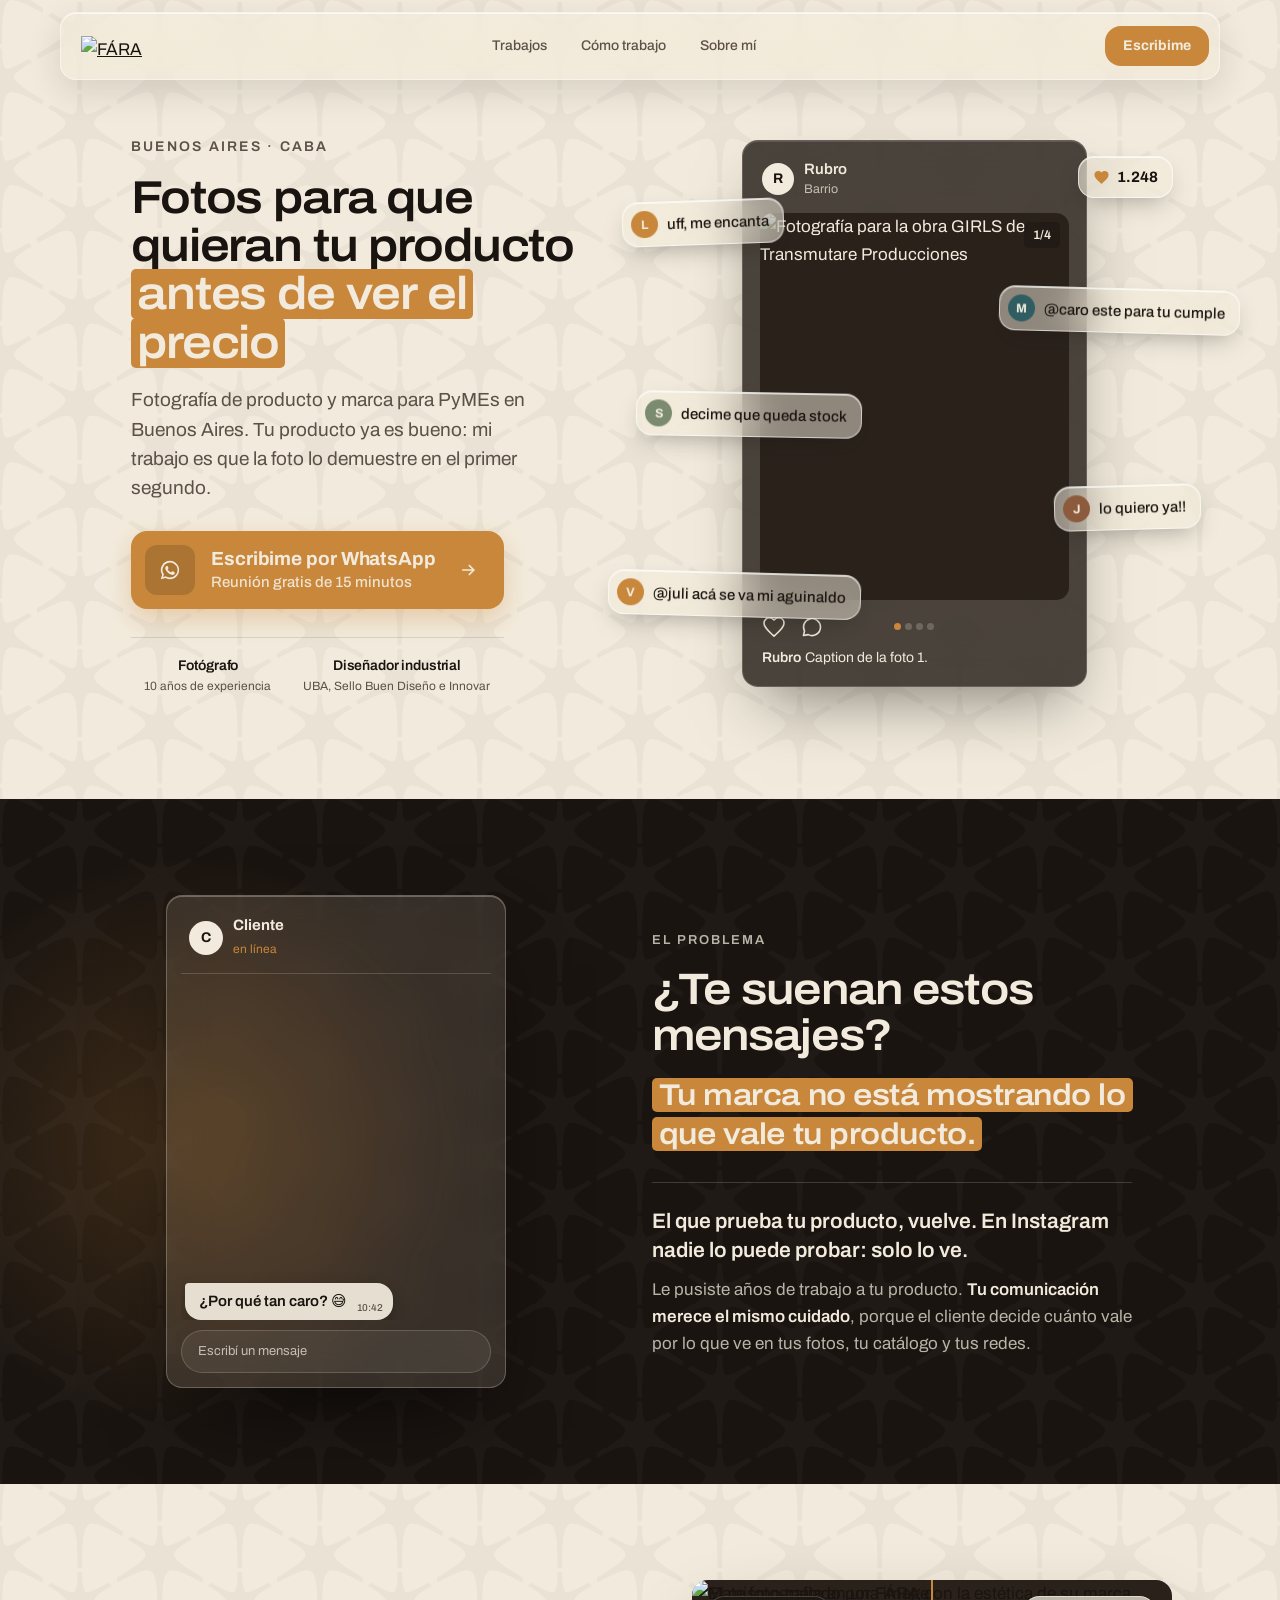
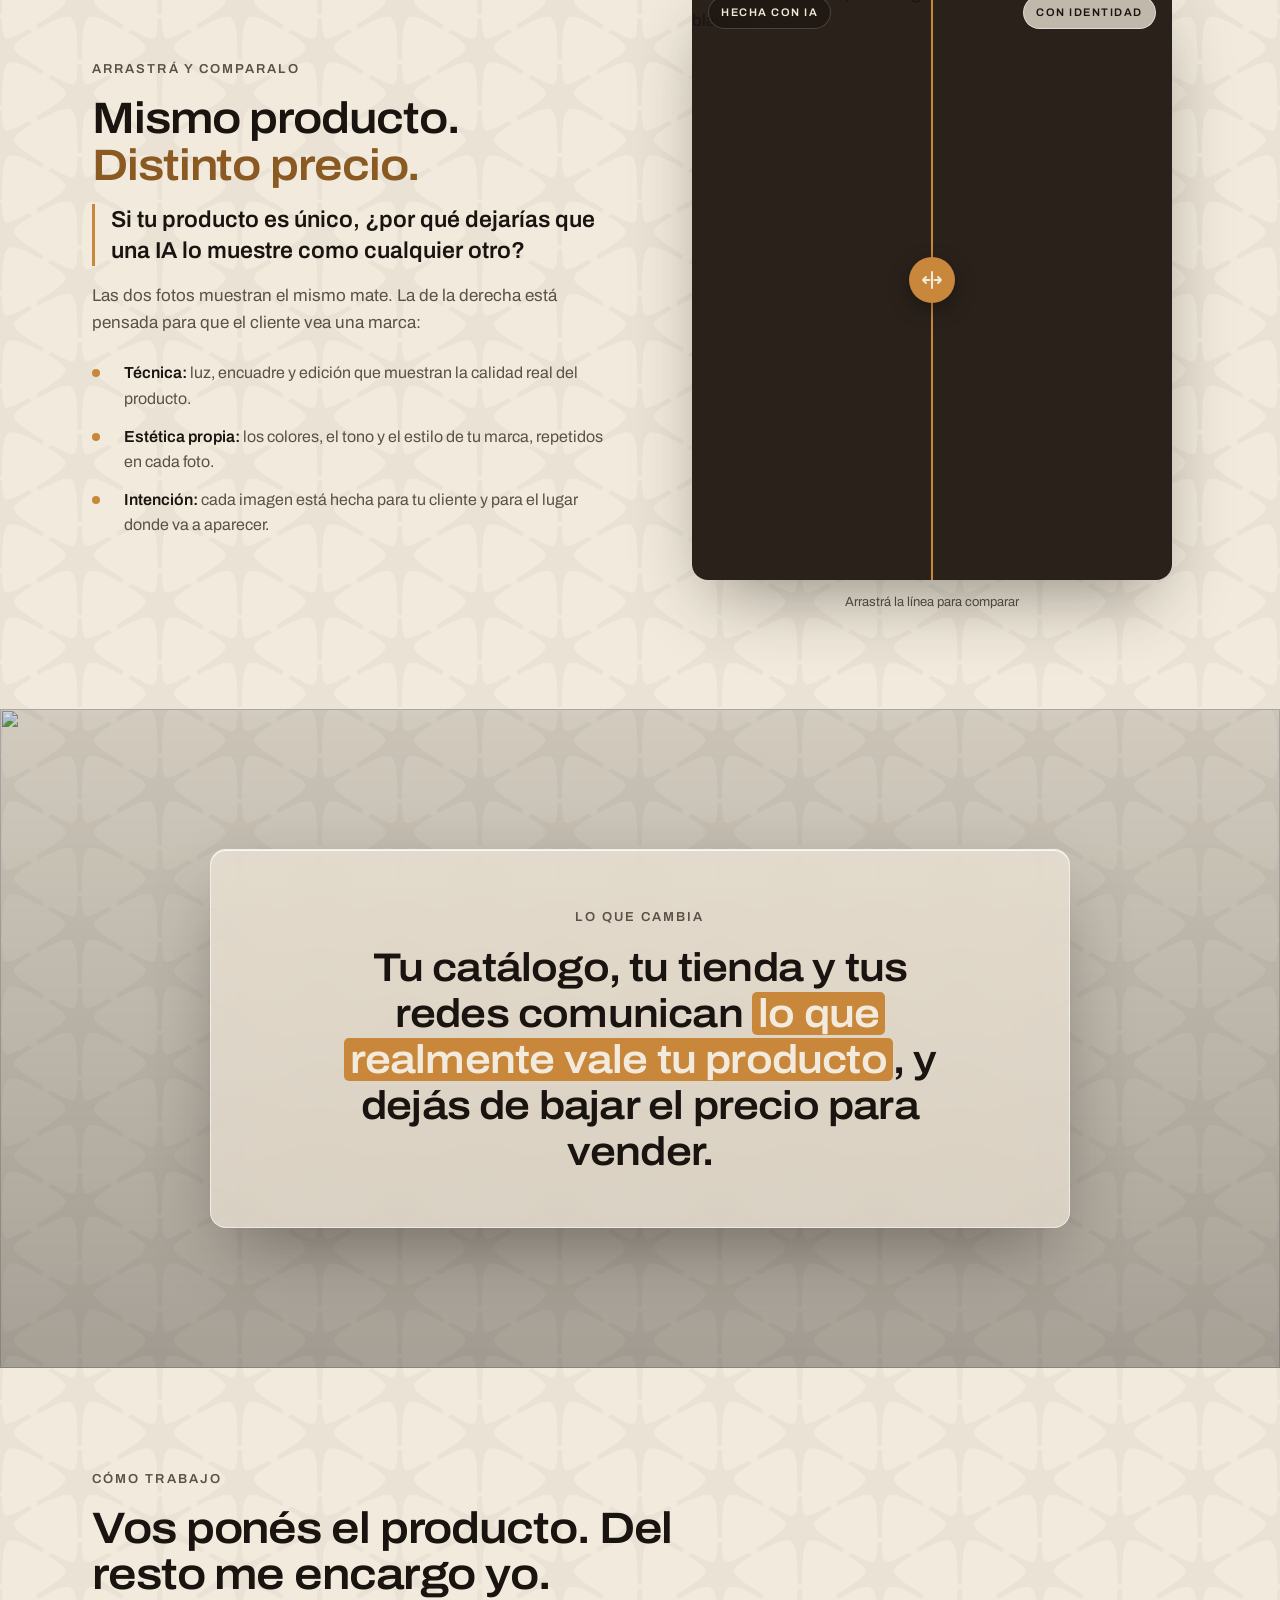
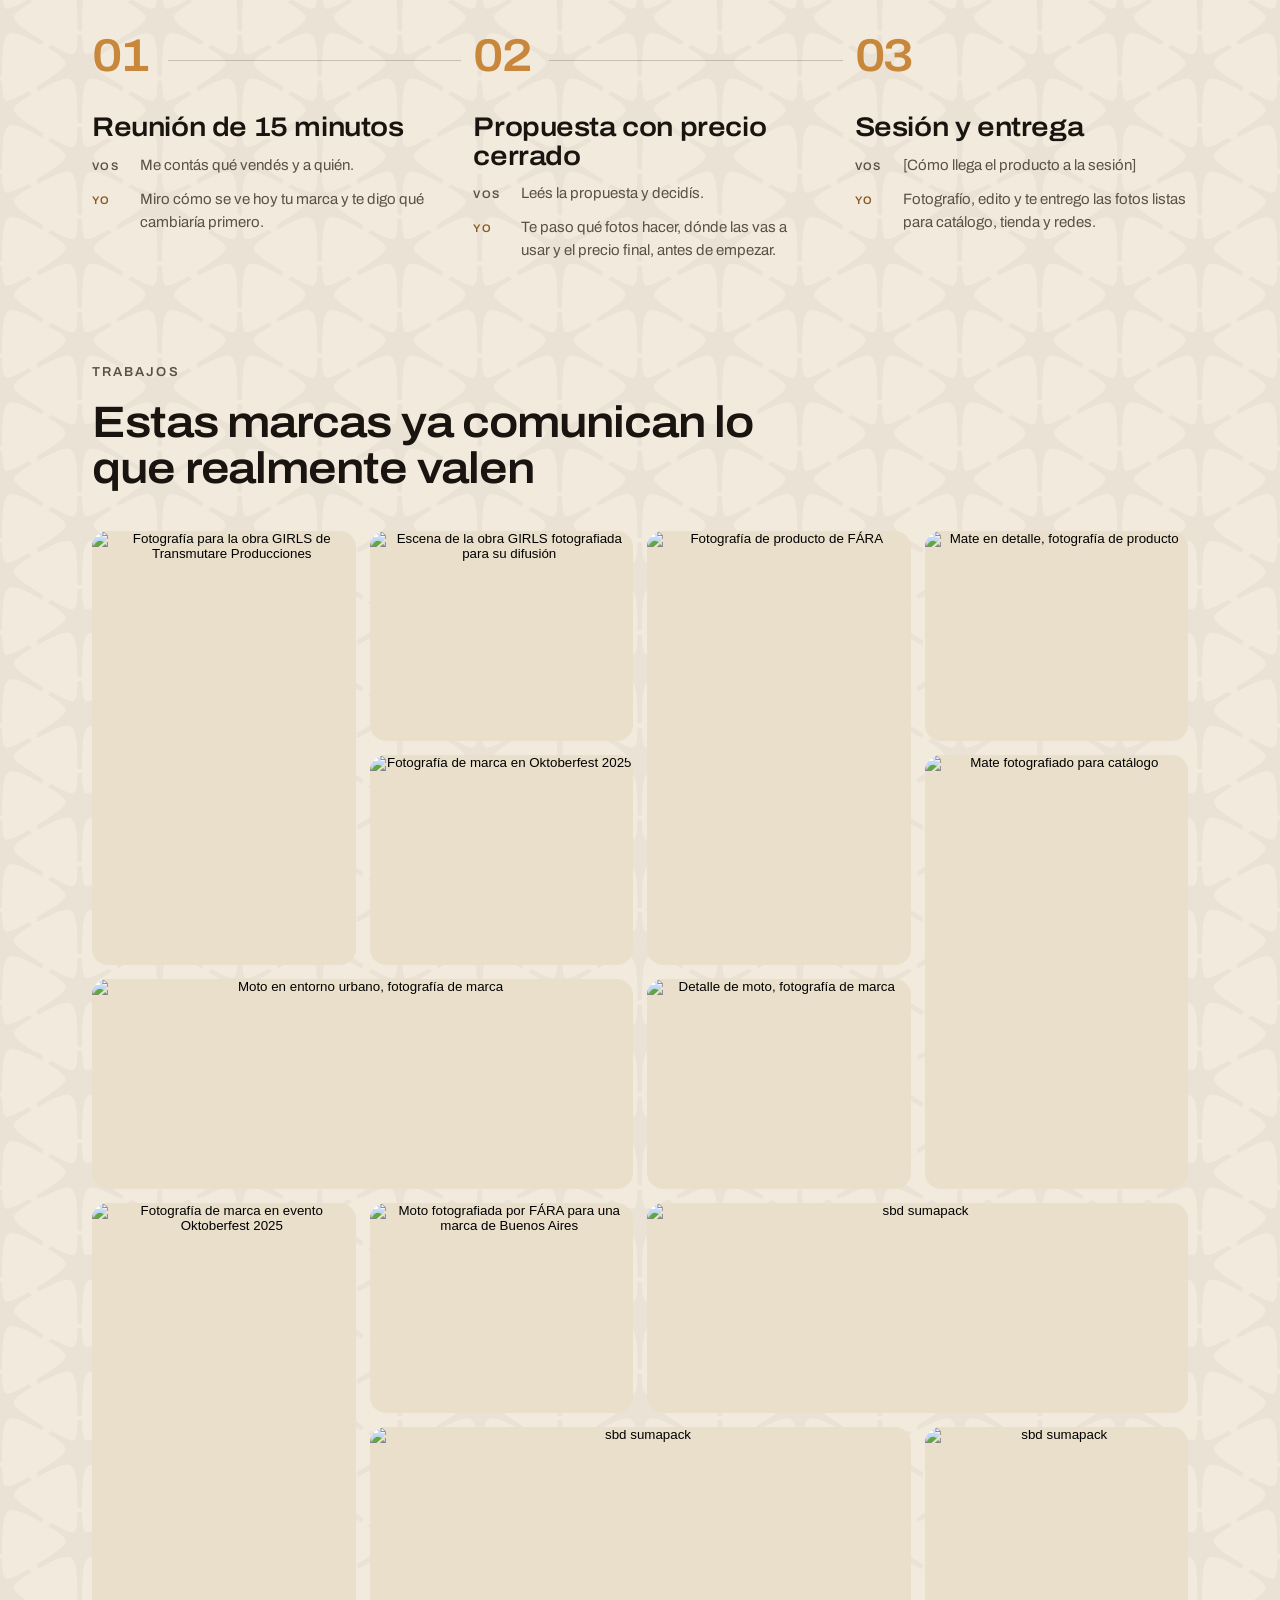
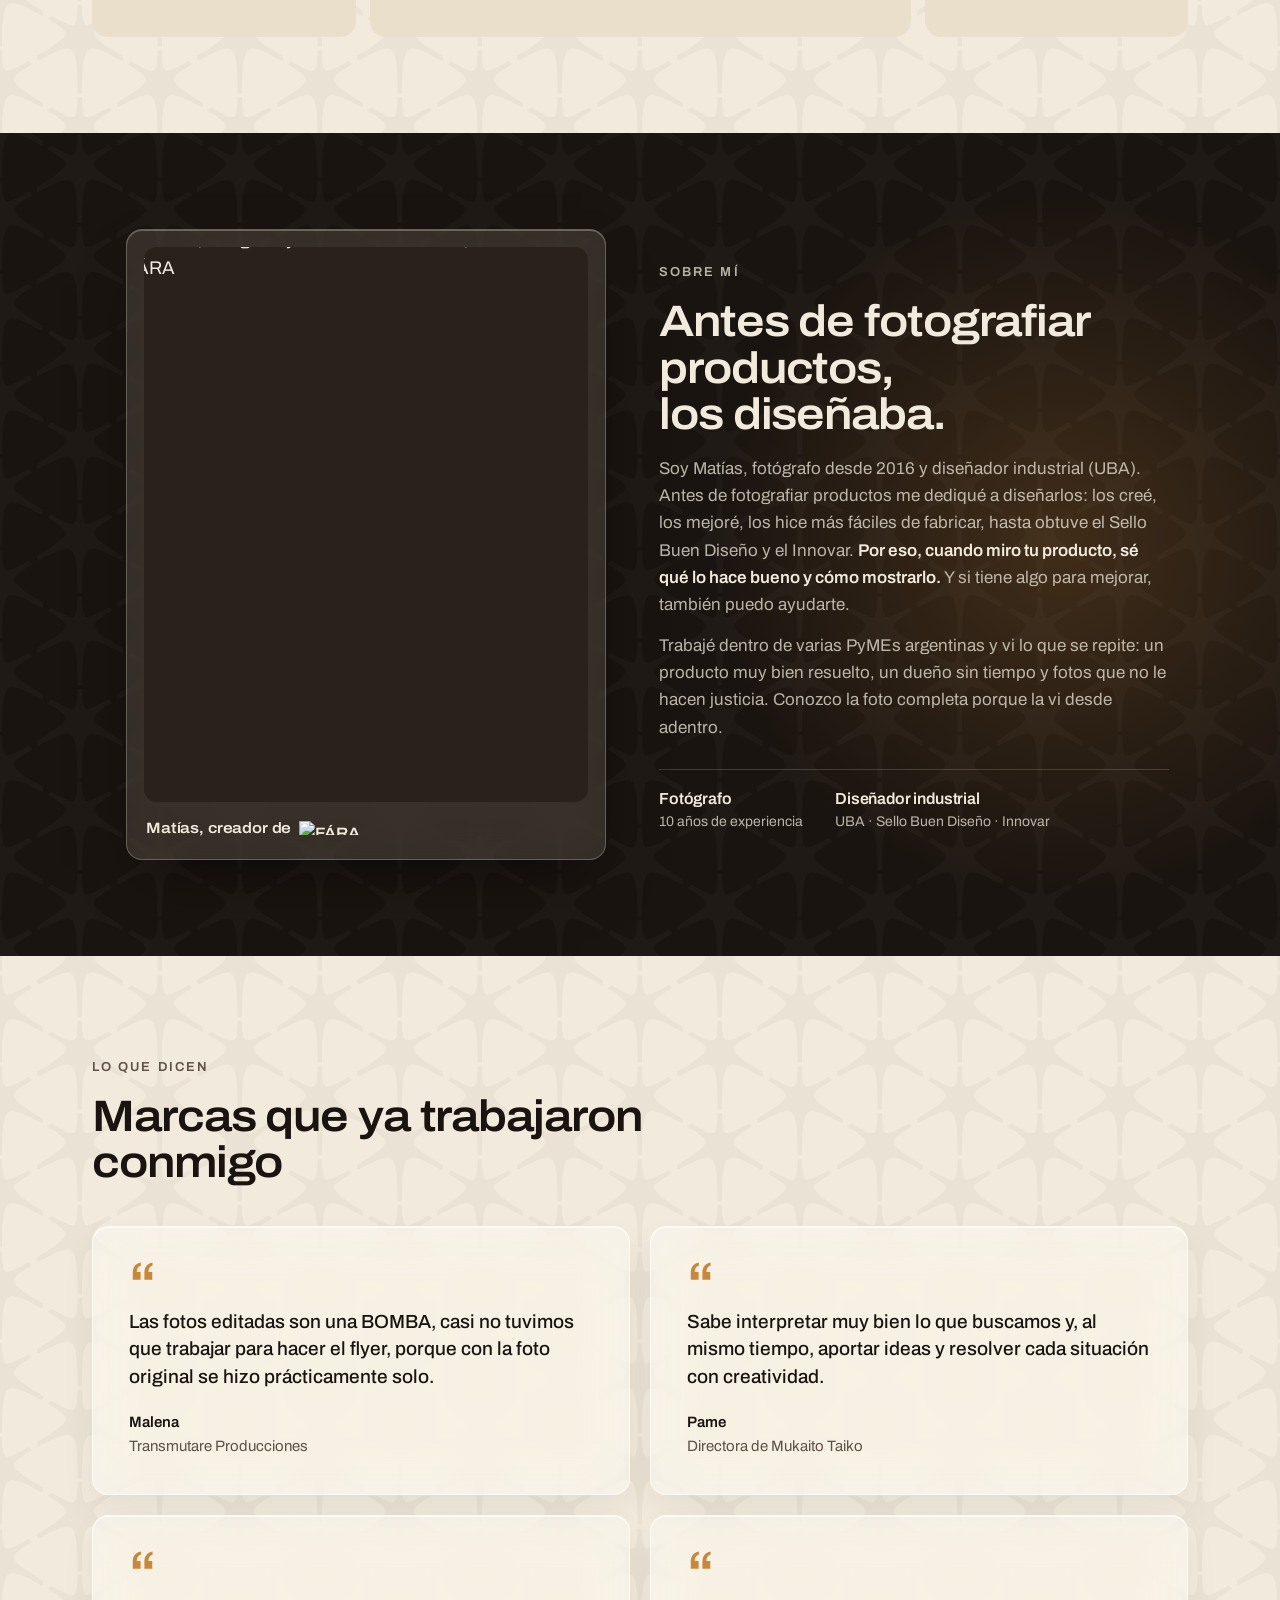
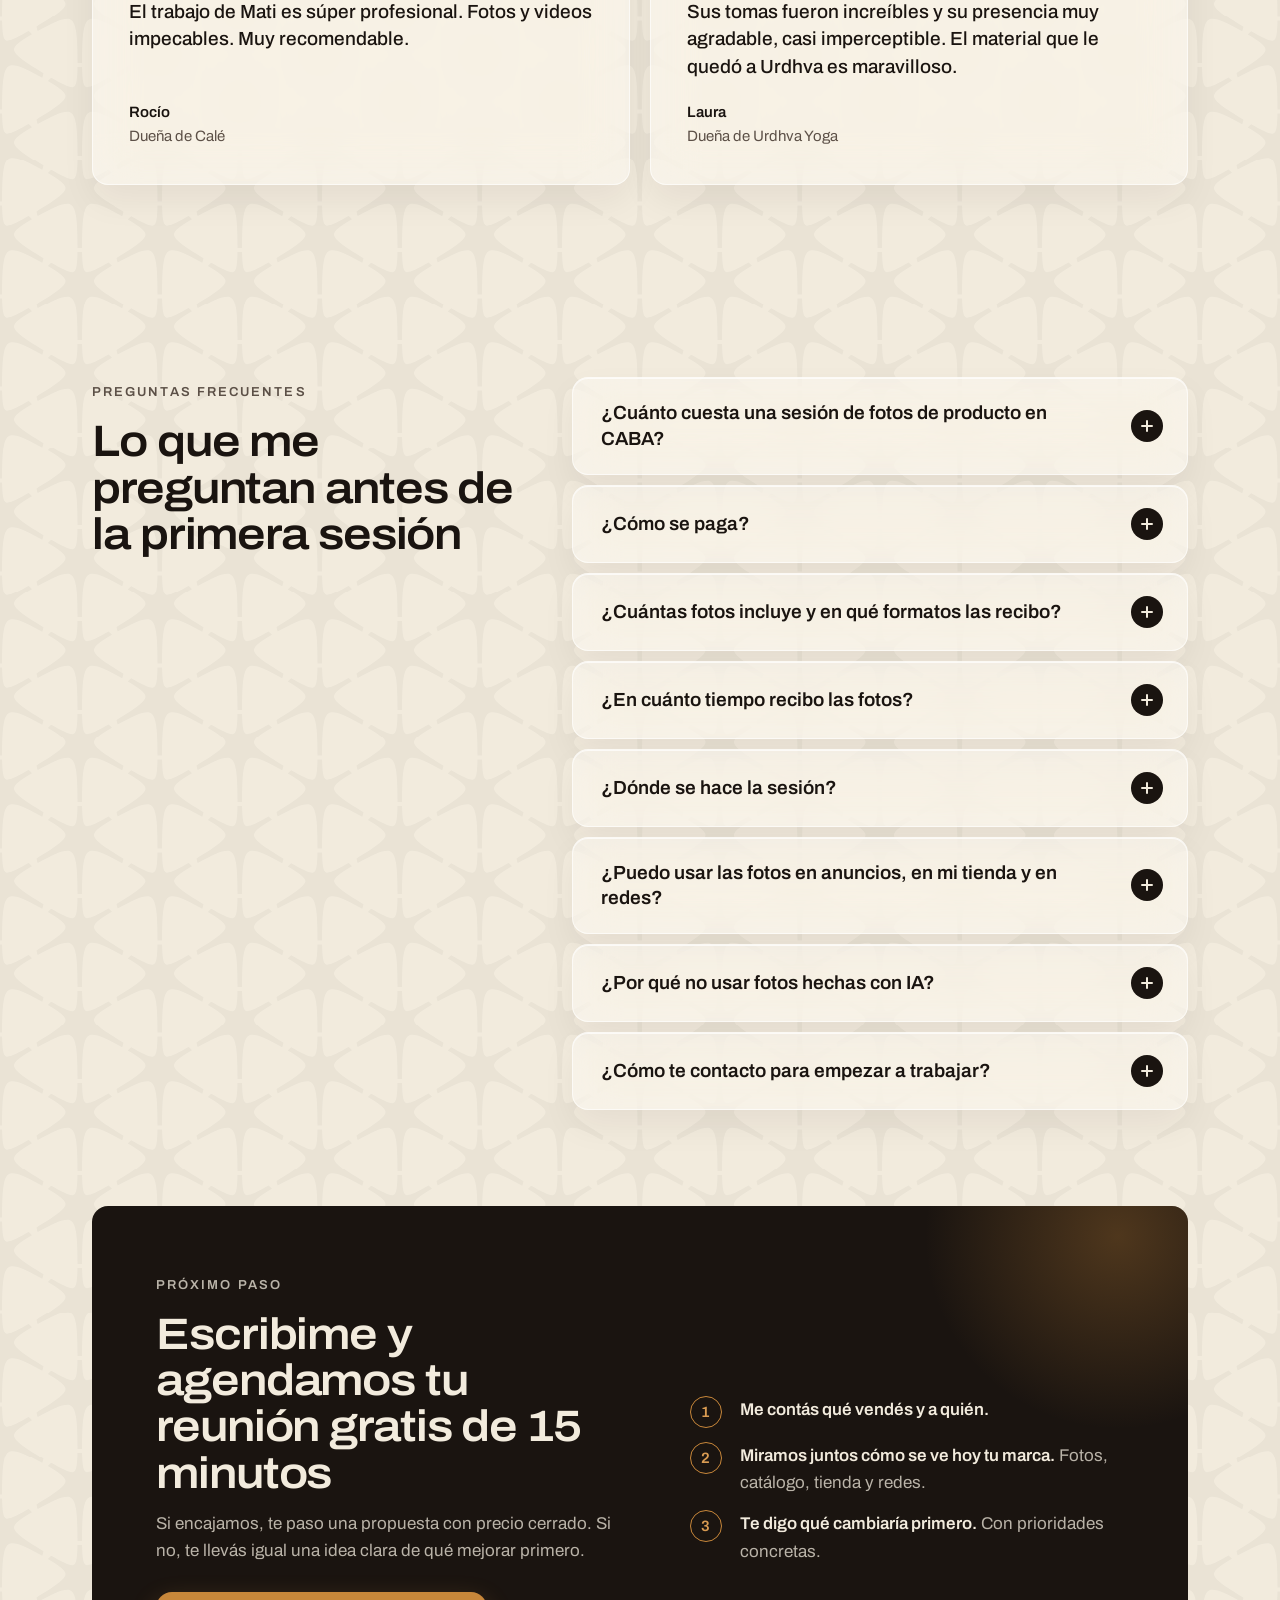
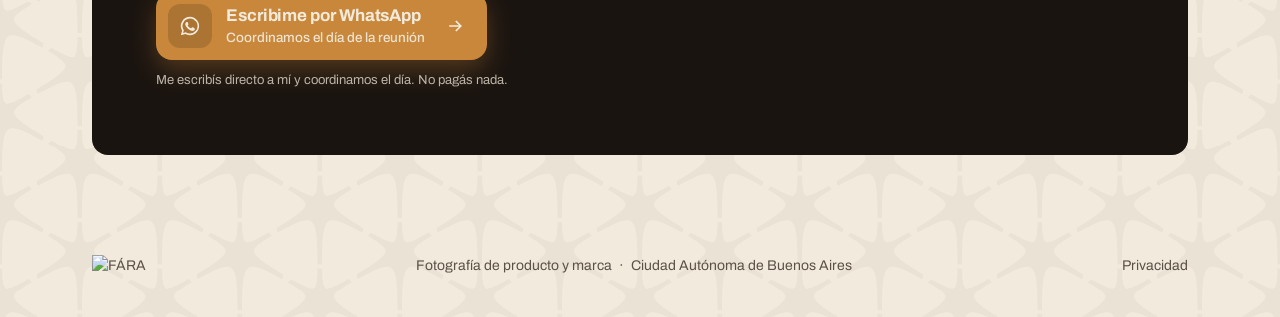
==== commit 5633f781: "Preguntas frecuentes con schema FAQPage, título de Sobre mí sin palabra suelta y retrato más grande " ====
--- a/index.html
+++ b/index.html
@@ -76,6 +76,80 @@
     "alumniOf": "Universidad de Buenos Aires"
   },
   "knowsAbout": ["Fotografía de producto", "Fotografía de marca", "Diseño industrial", "Catálogos para PyMEs"]
+}
+</script>
+
+<!-- Preguntas frecuentes: el mismo texto que la sección #preguntas. Si cambiás una respuesta, cambiala en los dos lugares -->
+<script type="application/ld+json">
+{
+  "@context": "https://schema.org",
+  "@type": "FAQPage",
+  "mainEntity": [
+    {
+      "@type": "Question",
+      "name": "¿Cuánto cuesta una sesión de fotos de producto en CABA?",
+      "acceptedAnswer": {
+        "@type": "Answer",
+        "text": "Desde ARS 90.000. El precio final depende de cuántos productos son y dónde vas a usar las fotos. Después de una reunión gratis de 15 minutos te mando una propuesta con precio cerrado, así sabés el total antes de empezar."
+      }
+    },
+    {
+      "@type": "Question",
+      "name": "¿Cómo se paga?",
+      "acceptedAnswer": {
+        "@type": "Answer",
+        "text": "50 % de seña para reservar la fecha de la sesión y el otro 50 % antes de recibir las fotos."
+      }
+    },
+    {
+      "@type": "Question",
+      "name": "¿Cuántas fotos incluye y en qué formatos las recibo?",
+      "acceptedAnswer": {
+        "@type": "Answer",
+        "text": "La cantidad se define en la propuesta según tus productos, desde 6 fotos. Las recibís en alta resolución para imprimir, en versión liviana para la web, recortadas en 4:5 y 9:16 para redes y con fondo recortado en PNG para tu tienda online."
+      }
+    },
+    {
+      "@type": "Question",
+      "name": "¿En cuánto tiempo recibo las fotos?",
+      "acceptedAnswer": {
+        "@type": "Answer",
+        "text": "En unos 7 días hábiles desde la sesión. En los proyectos más grandes, el plazo exacto queda escrito en la propuesta."
+      }
+    },
+    {
+      "@type": "Question",
+      "name": "¿Dónde se hace la sesión?",
+      "acceptedAnswer": {
+        "@type": "Answer",
+        "text": "En mi estudio o en tu local, según qué le convenga a tu producto. Trabajo en la Ciudad Autónoma de Buenos Aires."
+      }
+    },
+    {
+      "@type": "Question",
+      "name": "¿Puedo usar las fotos en anuncios, en mi tienda y en redes?",
+      "acceptedAnswer": {
+        "@type": "Answer",
+        "text": "Sí, para lo que quieras: redes, tienda online, catálogo, impresos y publicidad. Si además querés que yo arme y maneje tus anuncios, lo cotizamos aparte."
+      }
+    },
+    {
+      "@type": "Question",
+      "name": "¿Por qué no usar fotos hechas con IA?",
+      "acceptedAnswer": {
+        "@type": "Answer",
+        "text": "Una imagen hecha con IA dibuja un producto parecido al tuyo. Quien te compra espera recibir lo que vio, y una foto real le muestra exactamente eso: tu color, tu textura, tu etiqueta."
+      }
+    },
+    {
+      "@type": "Question",
+      "name": "¿Cómo te contacto para empezar a trabajar?",
+      "acceptedAnswer": {
+        "@type": "Answer",
+        "text": "Escribime por WhatsApp y coordinamos la reunión de 15 minutos. Es gratis y sin compromiso."
+      }
+    }
+  ]
 }
 </script>
 
@@ -478,7 +552,8 @@
 .photo-credit{display:flex;align-items:center;gap:8px;padding:14px 2px 2px;font-size:15px;font-weight:600;font-stretch:112%;letter-spacing:-.01em;color:var(--on-dark);}
 .photo-credit img{height:14px;width:auto;flex:none;}
 .about-card{position:relative;}
-.about-card h2{margin:14px 0 18px;}
+.about-card h2{margin:14px 0 18px;text-wrap:balance;}
+.nw{white-space:nowrap;}
 .about-card p{color:var(--on-dark-muted);margin-top:14px;max-width:52ch;}
 .about-card p strong{color:var(--on-dark);font-weight:600;}
 .about-card .creds{margin-top:28px;padding-top:20px;border-top:1px solid var(--line-dark);display:flex;gap:32px;}
@@ -488,8 +563,8 @@
 .about-card .creds span{padding:0;font-size:14px;}
 @media (min-width:900px){
   .about-grid{grid-template-columns:1fr 1fr;justify-items:center;gap:0;}
-  .about-pan{width:380px;}
-  .about-card{width:480px;max-width:100%;}
+  .about-pan{width:480px;}
+  .about-card{width:510px;max-width:100%;}
 }
 
 /* ============ TESTIMONIOS ============ */
@@ -506,6 +581,36 @@
 .testi figcaption{font-size:15px;color:var(--muted);}
 .testi figcaption b{display:block;color:var(--espresso);font-weight:600;}
 @media (min-width:768px){ .testis{grid-template-columns:repeat(2,1fr);gap:20px;} .testi{padding:36px;} }
+
+/* ============ PREGUNTAS FRECUENTES ============ */
+/* texto fijo en el HTML (lo leen Google y las IAs) y repetido en el JSON-LD FAQPage del <head> */
+.faq-grid{display:grid;gap:8px;}
+.faq-list{display:grid;gap:10px;}
+.faq-item{border-radius:var(--radius);background:rgba(255,255,255,.38);
+  backdrop-filter:var(--glass-blur);-webkit-backdrop-filter:var(--glass-blur);
+  border:1px solid rgba(255,255,255,.6);box-shadow:0 16px 34px rgba(26,20,16,.06), inset 0 1px 0 rgba(255,255,255,.7);
+  interpolate-size:allow-keywords;}
+.faq-item summary{list-style:none;cursor:pointer;display:flex;align-items:center;justify-content:space-between;gap:16px;padding:20px 20px 20px 24px;
+  font-size:clamp(17px,1.6vw,19px);font-weight:600;line-height:1.35;border-radius:var(--radius);}
+.faq-item summary::-webkit-details-marker{display:none;}
+.faq-item summary:focus-visible{outline:3px solid #8A5A22;outline-offset:3px;}
+.faq-ico{position:relative;width:32px;height:32px;border-radius:50%;background:var(--espresso);flex:none;transition:transform .3s var(--ease),background .2s ease;}
+.faq-ico::before,.faq-ico::after{content:"";position:absolute;left:50%;top:50%;width:12px;height:2px;margin:-1px 0 0 -6px;border-radius:2px;background:var(--crema);}
+.faq-ico::after{transform:rotate(90deg);}
+.faq-item[open] .faq-ico{transform:rotate(45deg);background:var(--ambar);}
+.faq-item p{padding:0 24px 22px;color:var(--muted);font-size:17px;line-height:1.6;max-width:60ch;}
+.faq-item::details-content{block-size:0;overflow:hidden;transition:block-size .35s var(--ease),content-visibility .35s allow-discrete;}
+.faq-item[open]::details-content{block-size:auto;}
+@media (hover:hover) and (pointer:fine){ .faq-item summary:hover .faq-ico{transform:scale(1.08);} .faq-item[open] summary:hover .faq-ico{transform:rotate(45deg) scale(1.08);} }
+@media (min-width:900px){
+  .faq-grid{grid-template-columns:1fr 1.45fr;gap:56px;align-items:start;}
+  .faq-grid .section-head{position:sticky;top:110px;margin-bottom:0;}
+  .faq-item summary{padding:22px 24px 22px 28px;}
+  .faq-item p{padding:0 28px 24px;}
+}
+@media (prefers-reduced-motion:reduce){ .faq-ico,.faq-item::details-content{transition:none;} }
+@media (prefers-reduced-transparency:reduce){ .faq-item{background:var(--crema-2);backdrop-filter:none;-webkit-backdrop-filter:none;} }
+@media (prefers-contrast:more){ .faq-item{border-color:rgba(26,20,16,.45);} }
 
 /* ============ CTA FINAL ============ */
 .final{padding-bottom:72px;}
@@ -799,7 +904,7 @@
       </figure>
       <div class="about-card reveal">
         <span class="eyebrow" data-k="sobremi.etiqueta">Sobre mí</span>
-        <h2 data-k="sobremi.titulo">Antes de fotografiar productos, los diseñaba.</h2>
+        <h2 data-k="sobremi.titulo">Antes de fotografiar productos, <span class="nw">los diseñaba.</span></h2>
         <div data-list="sobremi.parrafo"><p>Soy Matías, fotógrafo desde 2016 y diseñador industrial (UBA). Antes de fotografiar productos me dediqué a diseñarlos: los creé, los mejoré, los hice más fáciles de fabricar, hasta obtuve el Sello Buen Diseño y el Innovar. <strong>Por eso, cuando miro tu producto, sé qué lo hace bueno y cómo mostrarlo.</strong> Y si tiene algo para mejorar, también puedo ayudarte.</p>
         <p>Trabajé dentro de varias PyMEs argentinas y vi lo que se repite: un producto muy bien resuelto, un dueño sin tiempo y fotos que no le hacen justicia. Conozco la foto completa porque la vi desde adentro.</p></div>
         <div class="creds" data-list="sobremi.credencial">
@@ -834,6 +939,50 @@
           <blockquote>Sus tomas fueron increíbles y su presencia muy agradable, casi imperceptible. El material que le quedó a Urdhva es maravilloso.</blockquote>
           <figcaption><b>Laura</b>Dueña de Urdhva Yoga</figcaption>
         </figure>
+      </div>
+    </div>
+  </section>
+
+  <!-- 8.5 · PREGUNTAS FRECUENTES (texto fijo: tiene que coincidir con el JSON-LD FAQPage del <head>) -->
+  <section id="preguntas" data-track-view="Preguntas frecuentes">
+    <div class="wrap faq-grid">
+      <div class="section-head reveal">
+        <span class="eyebrow">Preguntas frecuentes</span>
+        <h2>Lo que me preguntan antes de la primera sesión</h2>
+      </div>
+      <div class="faq-list reveal">
+          <details class="faq-item" name="faq">
+            <summary>¿Cuánto cuesta una sesión de fotos de producto en CABA?<span class="faq-ico" aria-hidden="true"></span></summary>
+            <p>Desde ARS 90.000. El precio final depende de cuántos productos son y dónde vas a usar las fotos. Después de una reunión gratis de 15 minutos te mando una propuesta con precio cerrado, así sabés el total antes de empezar.</p>
+          </details>
+          <details class="faq-item" name="faq">
+            <summary>¿Cómo se paga?<span class="faq-ico" aria-hidden="true"></span></summary>
+            <p>50 % de seña para reservar la fecha de la sesión y el otro 50 % antes de recibir las fotos.</p>
+          </details>
+          <details class="faq-item" name="faq">
+            <summary>¿Cuántas fotos incluye y en qué formatos las recibo?<span class="faq-ico" aria-hidden="true"></span></summary>
+            <p>La cantidad se define en la propuesta según tus productos, desde 6 fotos. Las recibís en alta resolución para imprimir, en versión liviana para la web, recortadas en 4:5 y 9:16 para redes y con fondo recortado en PNG para tu tienda online.</p>
+          </details>
+          <details class="faq-item" name="faq">
+            <summary>¿En cuánto tiempo recibo las fotos?<span class="faq-ico" aria-hidden="true"></span></summary>
+            <p>En unos 7 días hábiles desde la sesión. En los proyectos más grandes, el plazo exacto queda escrito en la propuesta.</p>
+          </details>
+          <details class="faq-item" name="faq">
+            <summary>¿Dónde se hace la sesión?<span class="faq-ico" aria-hidden="true"></span></summary>
+            <p>En mi estudio o en tu local, según qué le convenga a tu producto. Trabajo en la Ciudad Autónoma de Buenos Aires.</p>
+          </details>
+          <details class="faq-item" name="faq">
+            <summary>¿Puedo usar las fotos en anuncios, en mi tienda y en redes?<span class="faq-ico" aria-hidden="true"></span></summary>
+            <p>Sí, para lo que quieras: redes, tienda online, catálogo, impresos y publicidad. Si además querés que yo arme y maneje tus anuncios, lo cotizamos aparte.</p>
+          </details>
+          <details class="faq-item" name="faq">
+            <summary>¿Por qué no usar fotos hechas con IA?<span class="faq-ico" aria-hidden="true"></span></summary>
+            <p>Una imagen hecha con IA dibuja un producto parecido al tuyo. Quien te compra espera recibir lo que vio, y una foto real le muestra exactamente eso: tu color, tu textura, tu etiqueta.</p>
+          </details>
+          <details class="faq-item" name="faq">
+            <summary>¿Cómo te contacto para empezar a trabajar?<span class="faq-ico" aria-hidden="true"></span></summary>
+            <p>Escribime por WhatsApp y coordinamos la reunión de 15 minutos. Es gratis y sin compromiso.</p>
+          </details>
       </div>
     </div>
   </section>
@@ -953,6 +1102,9 @@
     if(window.FARA_setMsgs) FARA_setMsgs(list('problema.mensaje').map(x=>x[0]));
     /* post del hero */
     postDatos({trabajos:list('post.trabajo'), comentarios:list('post.comentario'), likes:get('post.likes')});
+    /* título de Sobre mí: lo que va después de la coma no se corta (así no queda una palabra sola en un renglón) */
+    const sm=document.querySelector('[data-k="sobremi.titulo"]'), smt=sm?sm.textContent:'', smi=smt.lastIndexOf(',');
+    if(smi>0&&!sm.querySelector('.nw')){ const nw=document.createElement('span'); nw.className='nw'; nw.textContent=smt.slice(smi+1).trim(); sm.textContent=smt.slice(0,smi+1)+' '; sm.append(nw); }
     /* espacio antes del cierre de la promesa si no arranca con puntuación */
     const p3=document.querySelector('[data-k="promesa.frase"][data-f="3"]');
     if(p3&&p3.textContent&&/^[A-Za-zÁÉÍÓÚáéíóúÑñ¿¡0-9]/.test(p3.textContent)) p3.textContent=' '+p3.textContent;
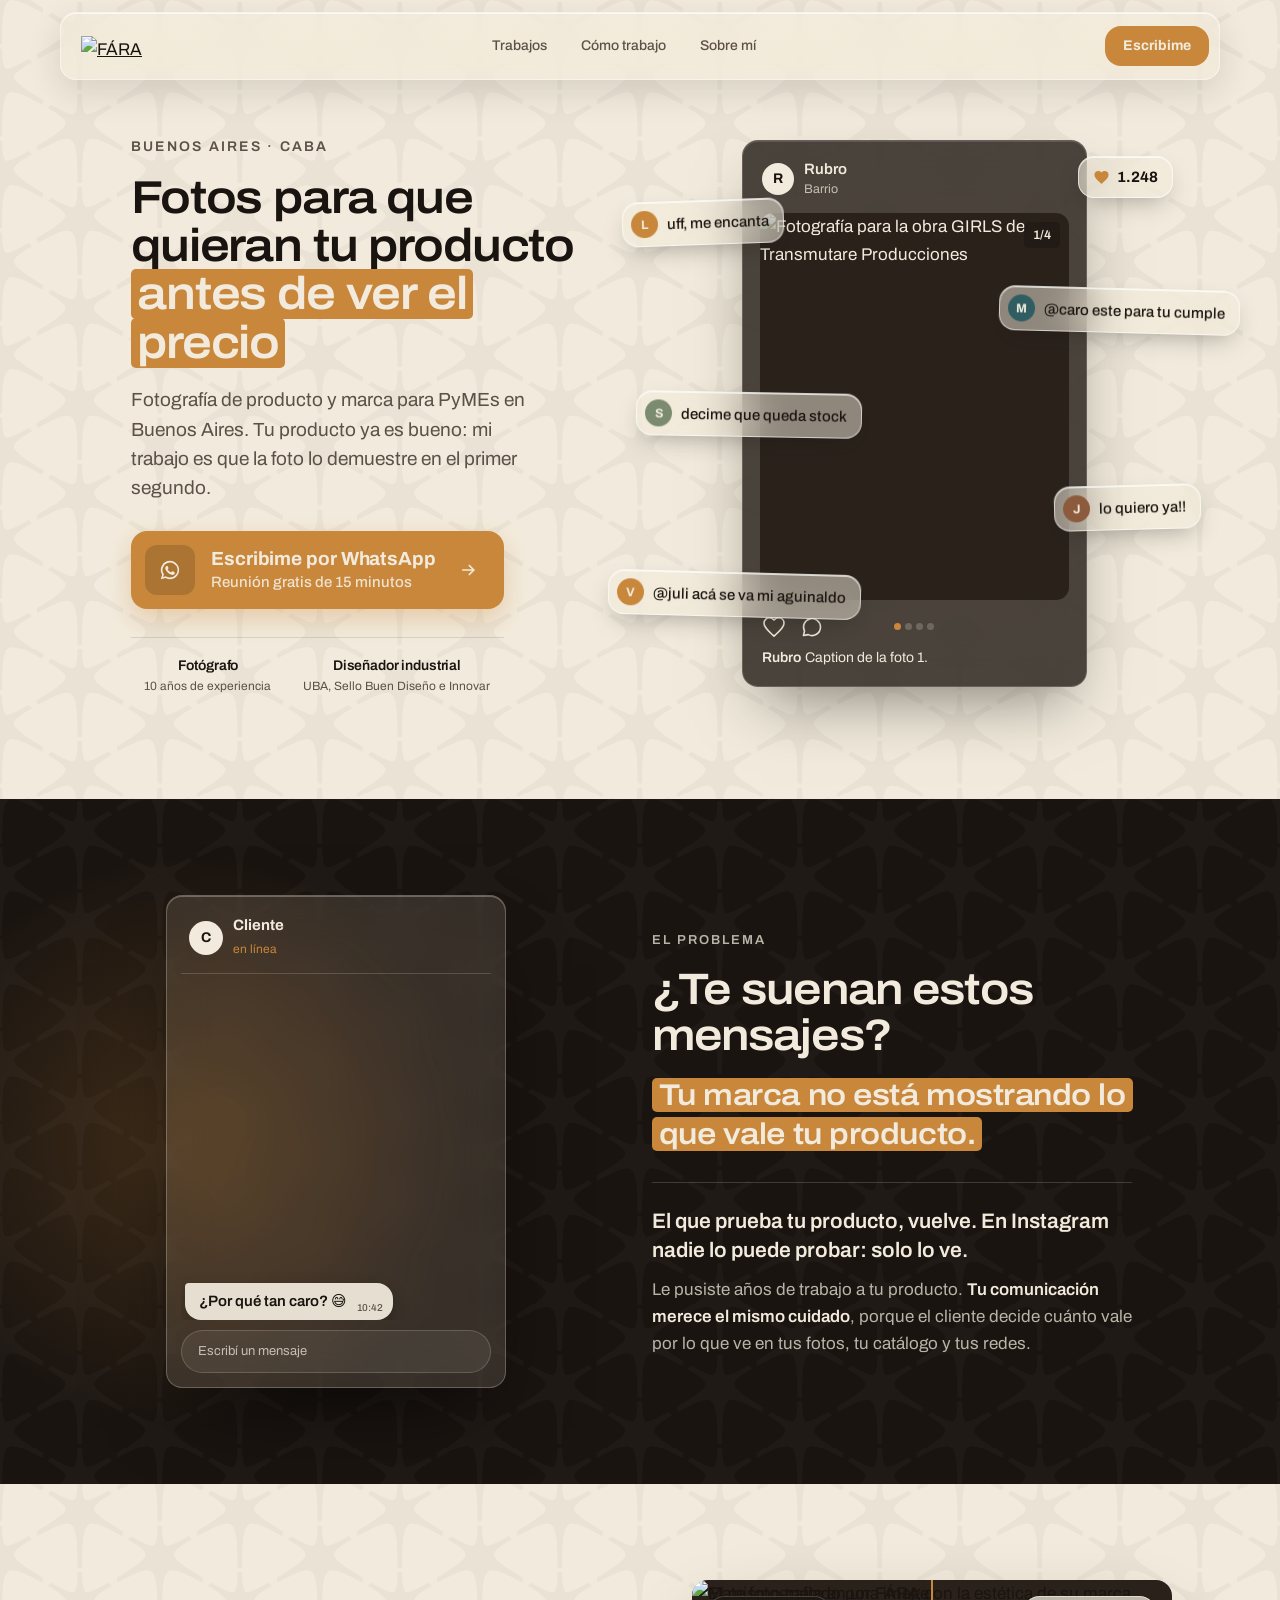
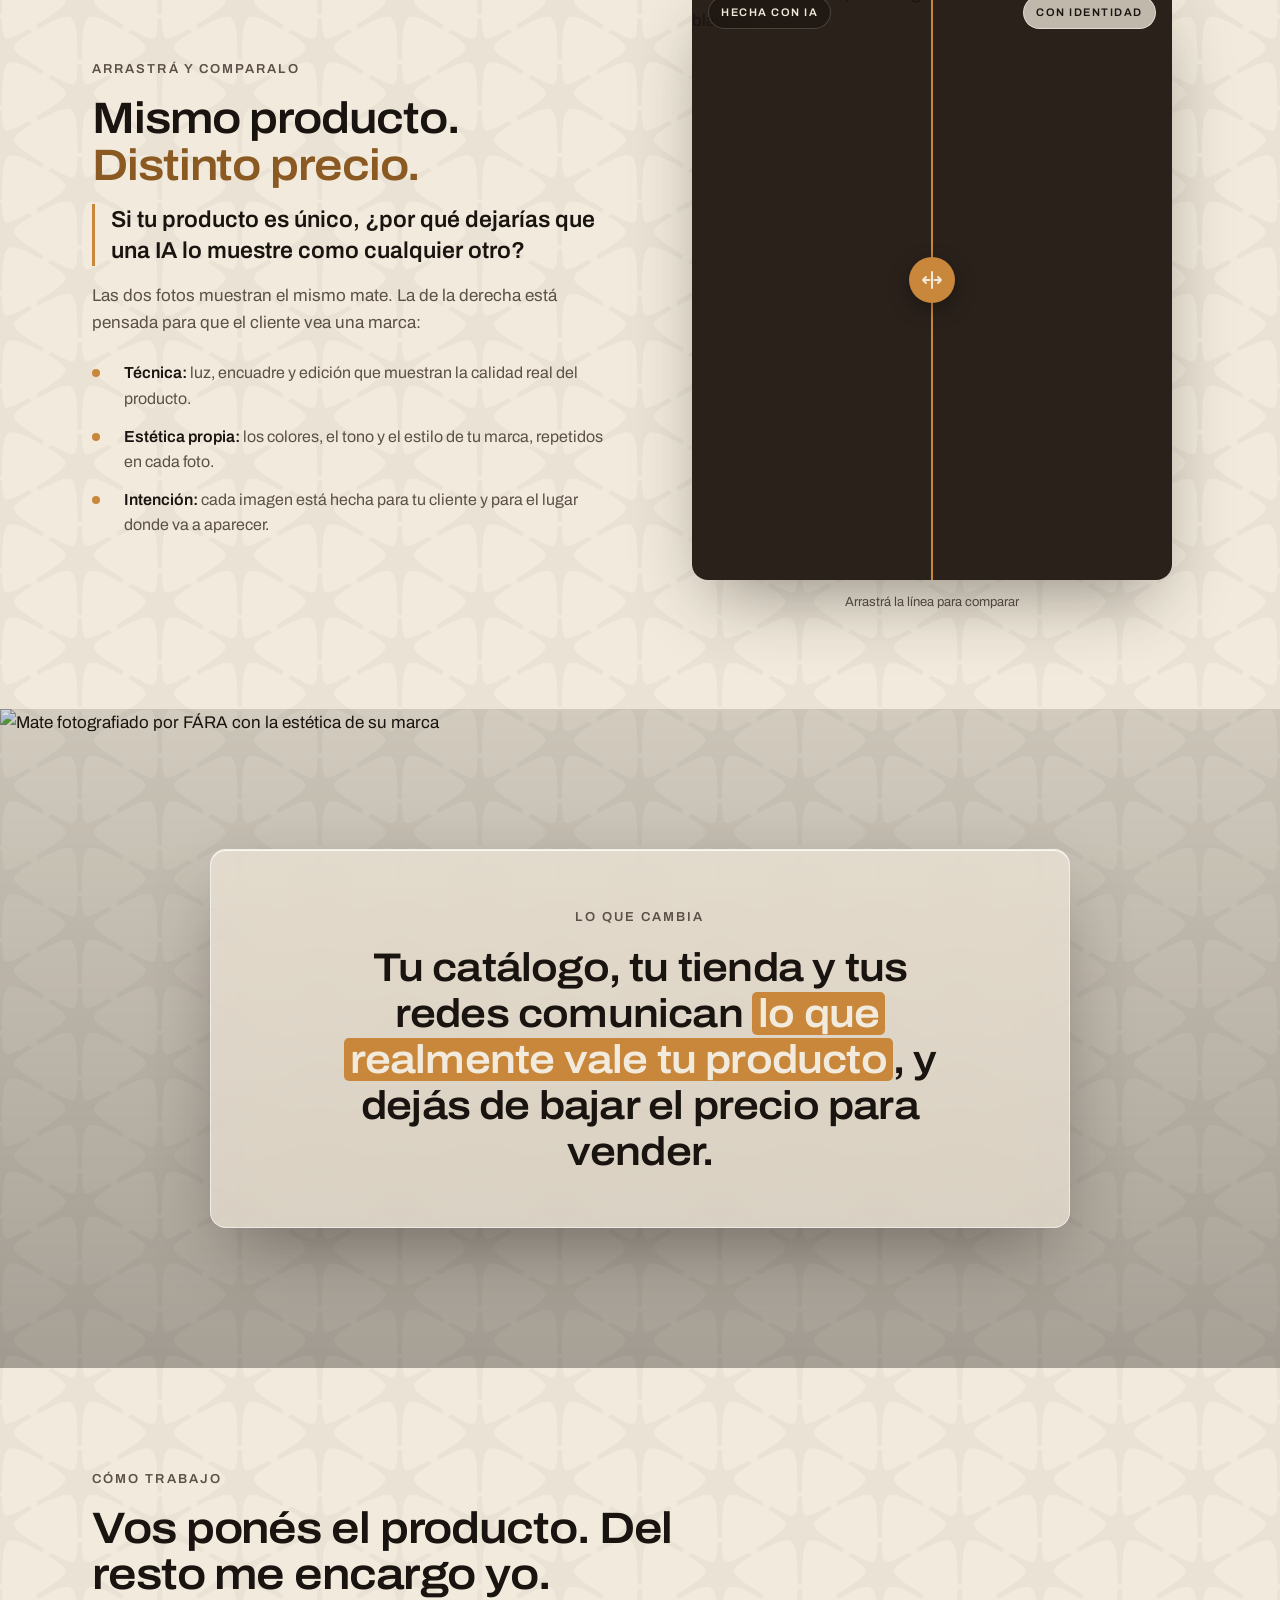
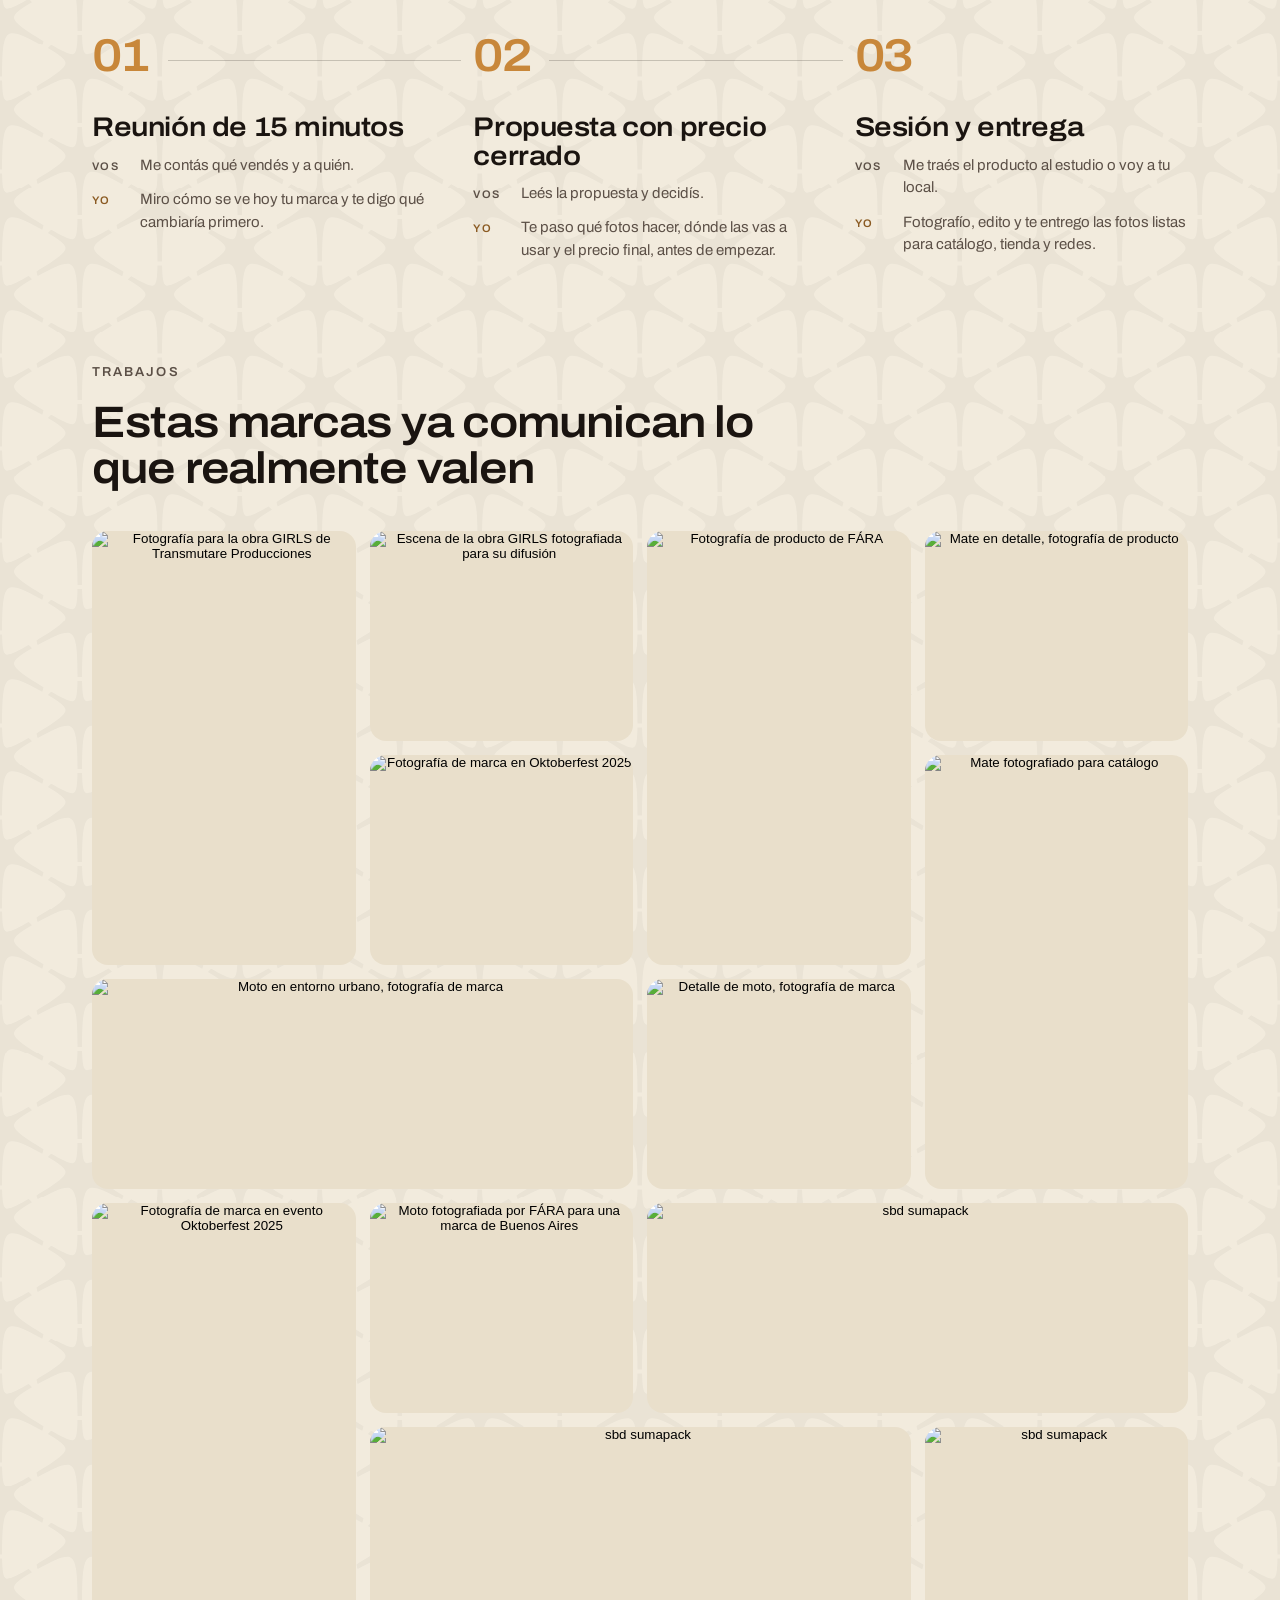
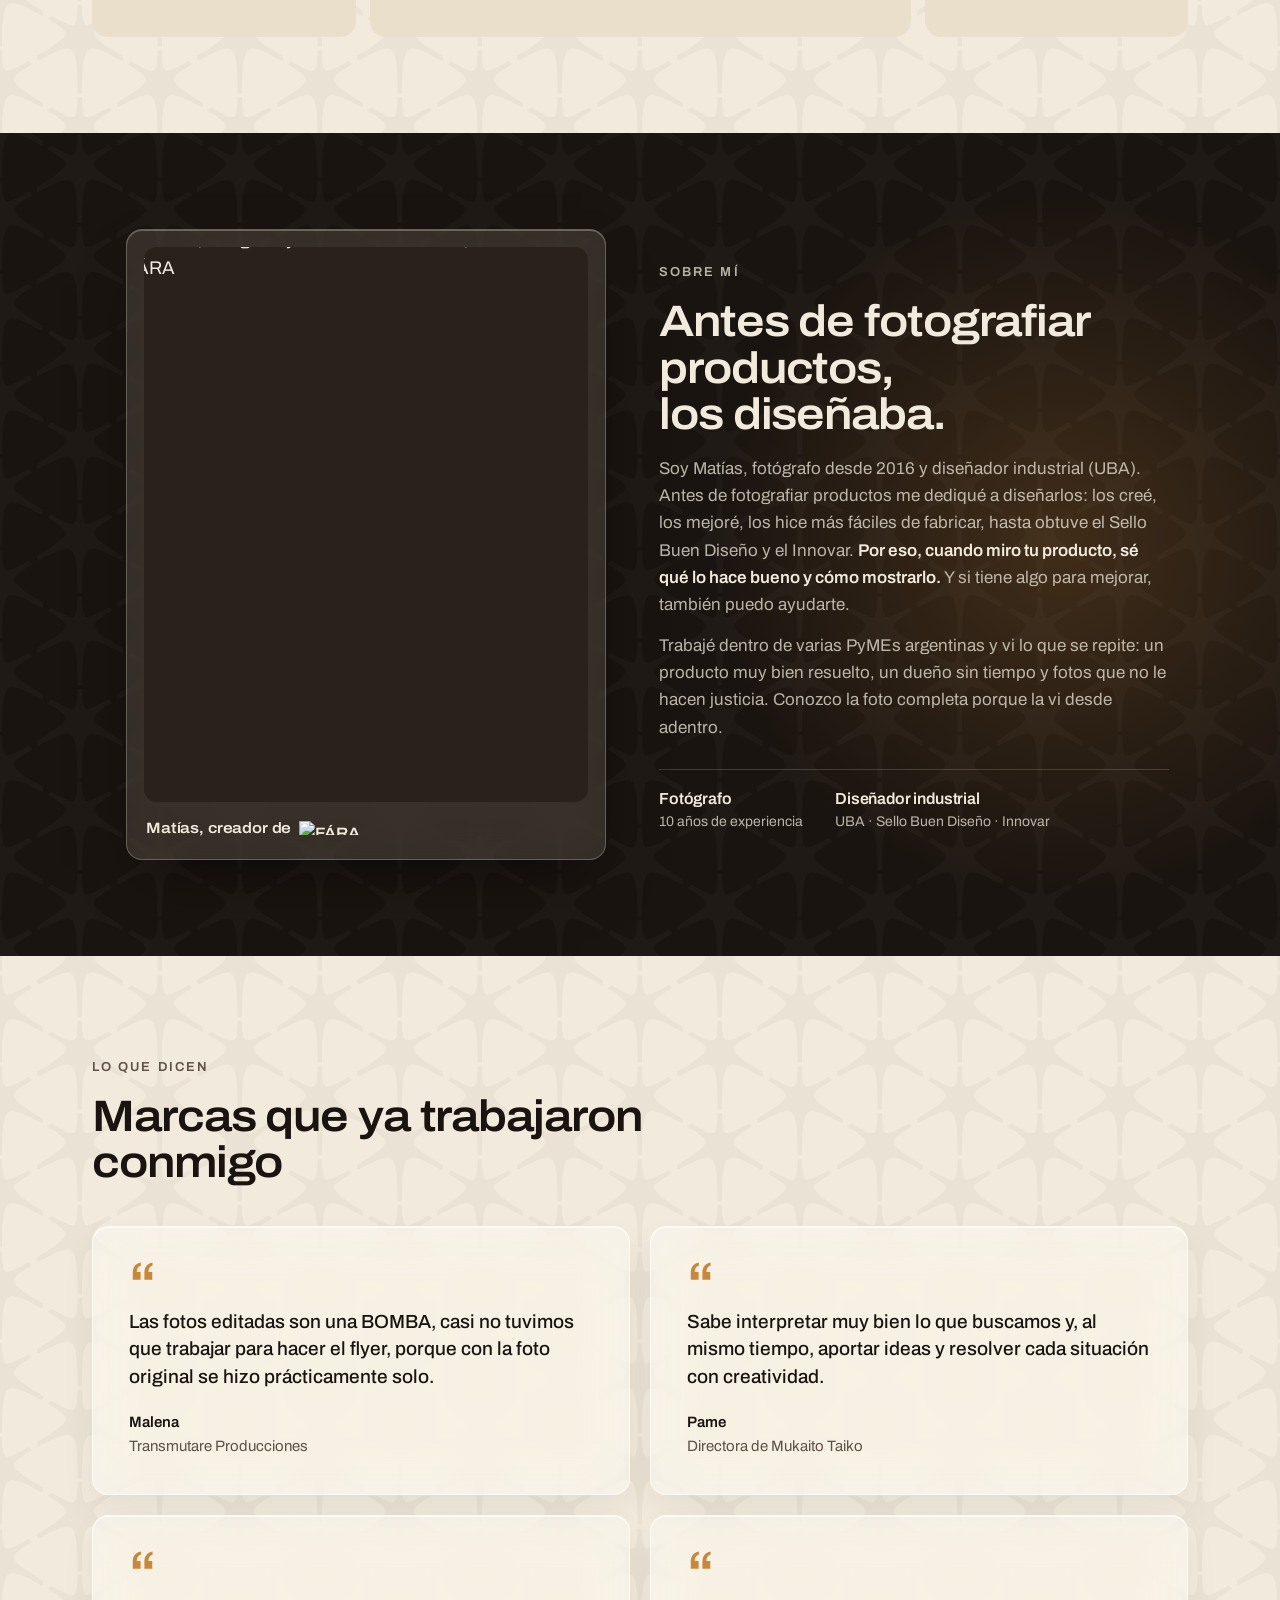
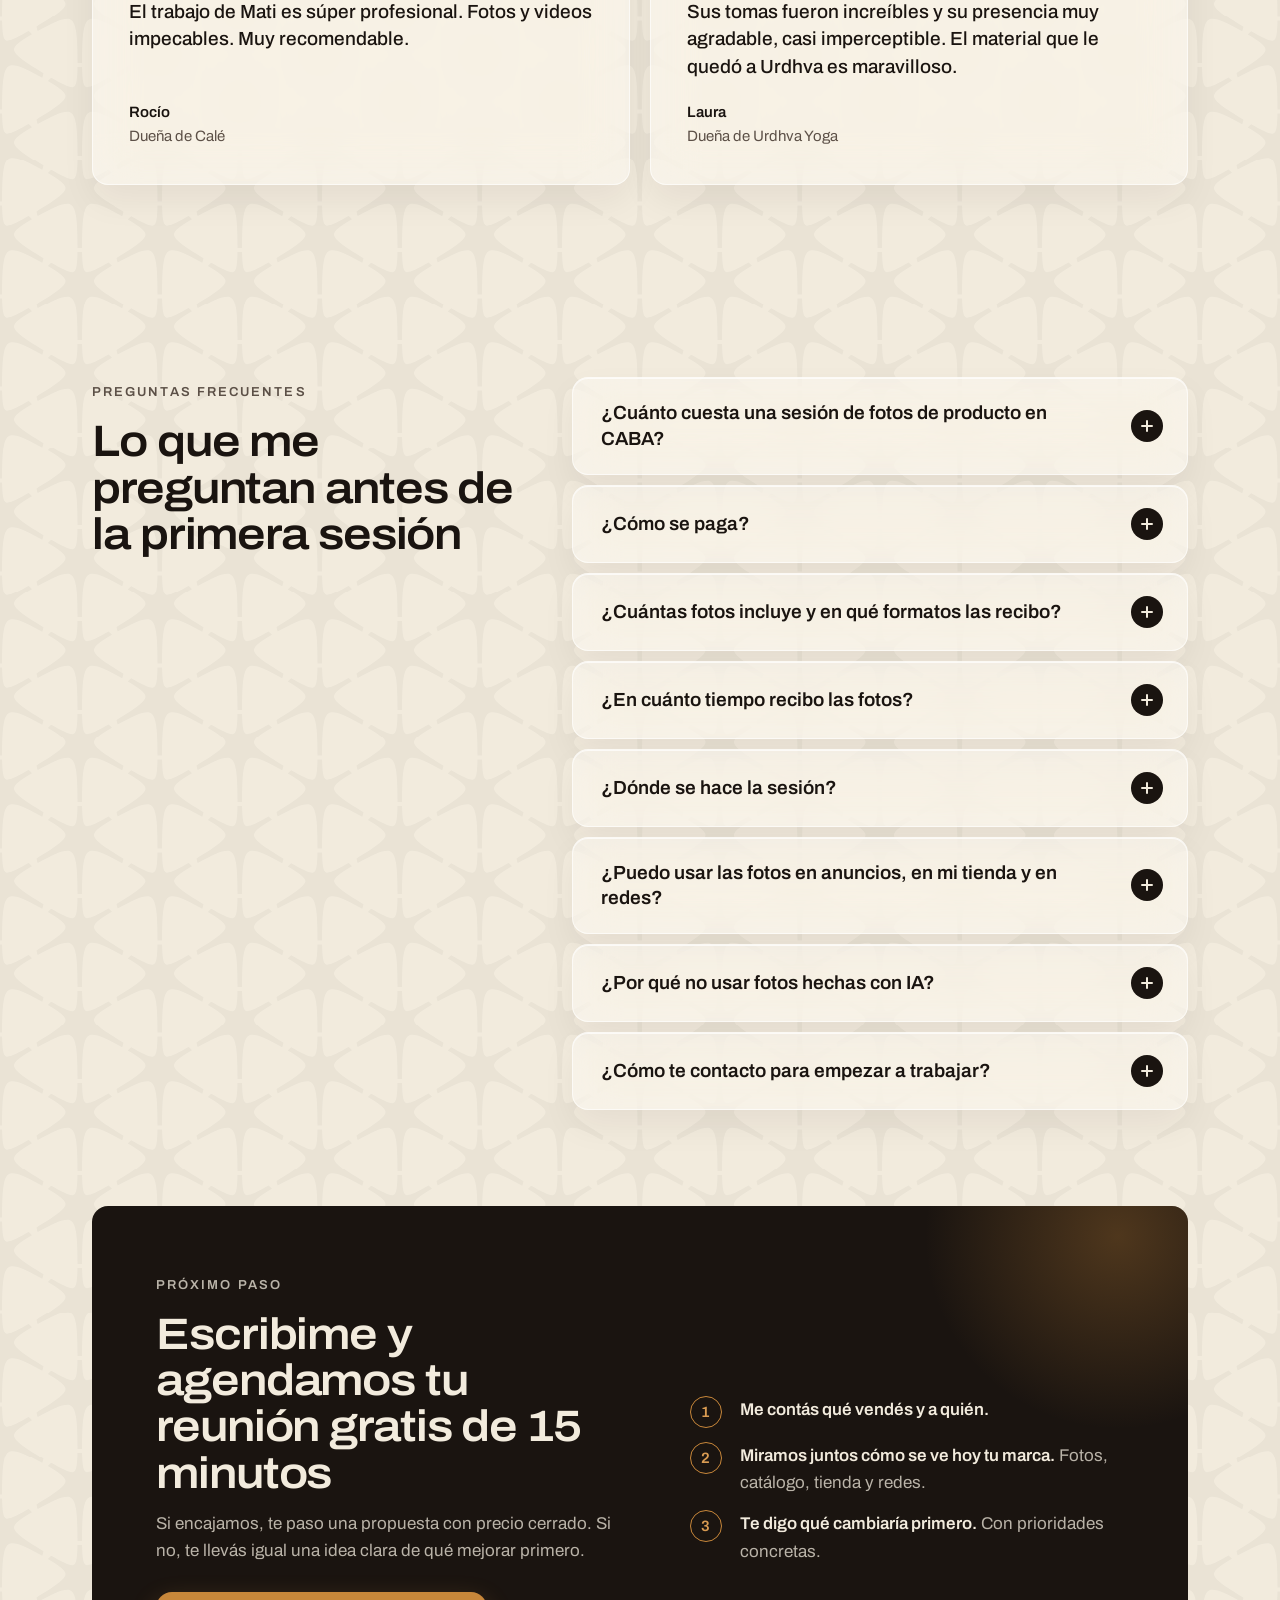
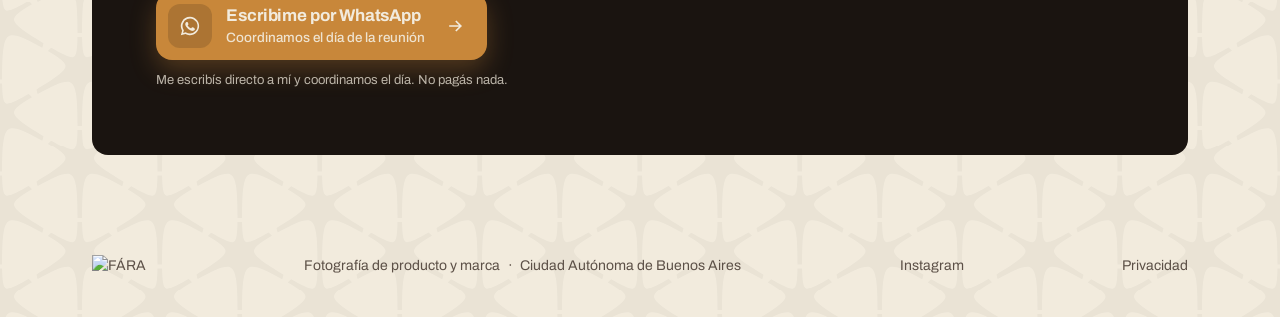
==== commit 1bf4df08: "Landing con todo en el HTML, correcciones de la auditoría e ícono para iPhone - La planilla solo man" ====
--- a/index.html
+++ b/index.html
@@ -4,13 +4,13 @@
 <meta charset="UTF-8">
 <meta name="viewport" content="width=device-width, initial-scale=1">
 
-<title>FÁRA - Fotografía de producto y marcas para PyMEs</title>
-<meta name="description" content="Fotografía de producto y marca para PyMEs de CABA. Tu catálogo, tu tienda y tus redes se ven al precio que cobrás. Escribime y agendamos una reunión gratis de 15 minutos.">
+<title>Fotografía de producto y marca para PyMEs en CABA · FÁRA</title>
+<meta name="description" content="Fotografía de producto y marca para PyMEs en CABA: catálogo, tienda y redes que muestran lo que vale tu producto. Reunión gratis de 15 minutos.">
 
 <!-- Dirección oficial de la web (dominio principal en Netlify) -->
 <link rel="canonical" href="https://faraimagen.com.ar/">
 
-<!-- Open Graph: imagen al compartir el link (mismo link que la planilla, Links → LOGOS → Open Graph). Cambiarla necesita deploy -->
+<!-- Open Graph: imagen al compartir el link. Cambiarla necesita deploy -->
 <meta property="og:type" content="website">
 <meta property="og:locale" content="es_AR">
 <meta property="og:site_name" content="FÁRA">
@@ -26,6 +26,7 @@
 <meta name="twitter:image" content="https://res.cloudinary.com/eekglpse/image/upload/v1793324415/FARA_open_graph.jpg">
 
 <link rel="icon" type="image/png" href="https://res.cloudinary.com/eekglpse/image/upload/v1792547726/fara_favicon_48_positivo.png">
+<link rel="apple-touch-icon" sizes="180x180" href="/apple-touch-icon.png">
 <meta name="theme-color" content="#1A1410">
 
 <!-- VERIFICACIONES: acá van facebook-domain-verification y google-site-verification cuando las tengas -->
@@ -48,15 +49,8 @@
 <!-- Tipografía de marca: Archivo (variable, peso 400-700 y ancho 100-125) -->
 <link href="https://fonts.googleapis.com/css2?family=Archivo:wdth,wght@100..125,400..700&display=swap" rel="stylesheet">
 
-<!-- foto de portada: horizontal con el texto a la derecha (900 px o más), vertical con el texto abajo -->
-<link rel="preload" as="image" media="(min-width:900px)"
-  href="https://res.cloudinary.com/eekglpse/image/upload/f_auto,q_auto,w_1600/v1792715102/TOM_moto_05-26-7.webp"
-  imagesrcset="https://res.cloudinary.com/eekglpse/image/upload/f_auto,q_auto,w_800/v1792715102/TOM_moto_05-26-7.webp 800w, https://res.cloudinary.com/eekglpse/image/upload/f_auto,q_auto,w_1600/v1792715102/TOM_moto_05-26-7.webp 1600w"
-  imagesizes="60vw">
-<link rel="preload" as="image" media="(max-width:899px)"
-  href="https://res.cloudinary.com/eekglpse/image/upload/f_auto,q_auto,w_800/v1792715092/TRA-GIRLS_25-26-2.webp"
-  imagesrcset="https://res.cloudinary.com/eekglpse/image/upload/f_auto,q_auto,w_800/v1792715092/TRA-GIRLS_25-26-2.webp 800w, https://res.cloudinary.com/eekglpse/image/upload/f_auto,q_auto,w_1200/v1792715092/TRA-GIRLS_25-26-2.webp 1200w"
-  imagesizes="100vw">
+<!-- primera foto del post del hero: es lo primero que se ve, se pide antes que todo -->
+<link rel="preload" as="image" fetchpriority="high" href="https://res.cloudinary.com/eekglpse/image/upload/f_auto,q_auto,w_900/v1792715092/TRA-GIRLS_25-26-2.webp">
 
 <script type="application/ld+json">
 {
@@ -67,6 +61,10 @@
   "url": "https://faraimagen.com.ar/",
   "image": "https://res.cloudinary.com/eekglpse/image/upload/v1793324415/FARA_open_graph.jpg",
   "logo": "https://res.cloudinary.com/eekglpse/image/upload/f_png,h_160/c_crop,g_center,w_0.96,h_0.9/e_make_transparent:35/e_trim:10/e_colorize:100,co_rgb:1A1410/v1792547783/fara_marca_agua_logotipo_crema.svg",
+  "priceRange": "Desde ARS 90.000",
+  "telephone": "+54 9 388 573-5415",
+  "email": "hola@faraimagen.com.ar",
+  "sameAs": ["https://www.instagram.com/fara.imagen/"],
   "areaServed": { "@type": "City", "name": "Ciudad Autónoma de Buenos Aires" },
   "address": { "@type": "PostalAddress", "addressLocality": "Buenos Aires", "addressRegion": "CABA", "addressCountry": "AR" },
   "founder": {
@@ -694,8 +692,8 @@
 <svg width="0" height="0" style="position:absolute" aria-hidden="true"><symbol id="ico-wa" viewBox="0 0 24 24"><path fill="currentColor" d="M12 2a10 10 0 0 0-8.6 15.1L2 22l5-1.3A10 10 0 1 0 12 2zm0 18.2a8.2 8.2 0 0 1-4.2-1.2l-.3-.2-3 .8.8-2.9-.2-.3A8.2 8.2 0 1 1 12 20.2zm4.5-6.1c-.2-.1-1.5-.7-1.7-.8s-.4-.1-.6.1-.6.8-.8 1-.3.2-.5.1a6.7 6.7 0 0 1-3.3-2.9c-.3-.4.3-.4.7-1.4.1-.2 0-.3 0-.4l-.8-1.8c-.2-.5-.4-.4-.6-.4h-.5a1 1 0 0 0-.7.3 3 3 0 0 0-.9 2.2 5.1 5.1 0 0 0 1.1 2.7 11.6 11.6 0 0 0 4.4 3.9c1.6.7 2.3.8 3.1.6a2.7 2.7 0 0 0 1.8-1.2 2.2 2.2 0 0 0 .1-1.2c0-.1-.2-.2-.4-.3z"/></symbol></svg>
 
 <!-- ======================================================
-     WHATSAPP: 5493885735415 (respaldo). El número que manda es el de la
-     planilla (pestaña Landing → general.whatsapp)
+     WHATSAPP: 5493885735415. Está escrito en cada botón (wa.me); para cambiarlo,
+     reemplazalo en todos los links de esta página
      ====================================================== -->
 
 <header class="header">
@@ -709,7 +707,7 @@
       <a href="#proceso">Cómo trabajo</a>
       <a href="#sobre-mi">Sobre mí</a>
     </div>
-    <a class="btn btn-accent" href="https://wa.me/5493885735415?text=Hola%20Mat%C3%ADas%2C%20vi%20la%20web%20de%20F%C3%81RA%20y%20quiero%20agendar%20la%20reuni%C3%B3n%20de%2015%20minutos." target="_blank" rel="noopener" data-k="general.boton_menu">Escribime</a>
+    <a class="btn btn-accent" href="https://wa.me/5493885735415?text=Hola%20Mat%C3%ADas%2C%20vi%20la%20web%20de%20F%C3%81RA%20y%20quiero%20agendar%20la%20reuni%C3%B3n%20de%2015%20minutos." target="_blank" rel="noopener">Escribime</a>
   </nav>
 </header>
 
@@ -719,34 +717,34 @@
   <section class="hero">
     <div class="wrap hero-grid">
       <div class="hero-txt">
-        <span class="eyebrow" data-k="hero.etiqueta">Buenos Aires · CABA</span>
-        <h1><span data-k="hero.titular">Fotos para que quieran tu producto</span> <mark data-k="hero.titular" data-f="2">antes de ver el precio</mark></h1>
-        <p class="hero-bajada" data-k="hero.bajada">Fotografía de producto y marca para PyMEs en Buenos Aires. Tu producto ya es bueno: mi trabajo es que la foto lo demuestre en el primer segundo.</p>
+        <span class="eyebrow">Buenos Aires · CABA</span>
+        <h1><span>Fotos para que quieran tu producto</span> <mark>antes de ver el precio</mark></h1>
+        <p class="hero-bajada">Fotografía de producto y marca para PyMEs en Buenos Aires. Tu producto ya es bueno: mi trabajo es que la foto lo demuestre en el primer segundo.</p>
         <div class="hero-act">
         <div class="hero-cta">
           <a class="btn btn-accent btn-cta" href="https://wa.me/5493885735415?text=Hola%20Mat%C3%ADas%2C%20vi%20la%20web%20de%20F%C3%81RA%20y%20quiero%20agendar%20la%20reuni%C3%B3n%20de%2015%20minutos." target="_blank" rel="noopener">
             <span class="btn-ico"><svg viewBox="0 0 24 24" aria-hidden="true"><use href="#ico-wa"/></svg></span>
-            <span class="btn-txt"><strong data-k="hero.boton">Escribime por WhatsApp</strong><small data-k="hero.boton" data-f="2">Reunión gratis de 15 minutos</small></span>
+            <span class="btn-txt"><strong>Escribime por WhatsApp</strong><small>Reunión gratis de 15 minutos</small></span>
             <svg class="btn-arrow" viewBox="0 0 24 24" fill="none" stroke="currentColor" stroke-width="2" aria-hidden="true"><path d="M5 12h14M13 6l6 6-6 6"/></svg>
           </a>
         </div>
-        <div class="creds" data-list="hero.credencial">
+        <div class="creds">
           <div><b>Fotógrafo</b><span>10 años de experiencia</span></div>
           <div><b>Diseñador industrial</b><span>UBA, Sello Buen Diseño e Innovar</span></div>
         </div>
         </div>
       </div>
 
-      <!-- Post del hero: fotos en la planilla (Links → POST DEL HERO); rubro, barrio, caption, comentarios y likes en Landing → post.* -->
+      <!-- Post del hero: fotos, rubro, barrio y caption de cada foto (data-rubro, data-barrio, data-caption), comentarios y likes, todo escrito acá -->
       <div class="post-wrap" id="post">
         <div class="post-fl">
           <article class="post" aria-label="Trabajos de FÁRA">
             <div class="post-who"><span class="post-ini" aria-hidden="true">R</span><span><b class="post-rubro">Rubro</b><small class="post-barrio">Barrio</small></span></div>
             <div class="post-vp">
-              <div class="post-s on"><img src="https://res.cloudinary.com/eekglpse/image/upload/f_auto,q_auto,w_900/v1792715092/TRA-GIRLS_25-26-2.webp" alt="Fotografía para la obra GIRLS de Transmutare Producciones" width="900" height="1125" fetchpriority="high"></div>
-              <div class="post-s"><img src="https://res.cloudinary.com/eekglpse/image/upload/f_auto,q_auto,w_900/v1792715102/TOM_moto_05-26-7.webp" alt="Moto fotografiada por FÁRA para una marca de Buenos Aires" width="900" height="1125" loading="lazy"></div>
-              <div class="post-s"><img src="https://res.cloudinary.com/eekglpse/image/upload/f_auto,q_auto,w_900/v1792715096/MATE-5b.webp" alt="Mate en detalle, fotografía de producto" width="900" height="1125" loading="lazy"></div>
-              <div class="post-s"><img src="https://res.cloudinary.com/eekglpse/image/upload/f_auto,q_auto,w_900/v1792715085/000_Oktoberfest_-_2025-6189.webp" alt="Fotografía de marca en Oktoberfest 2025" width="900" height="1125" loading="lazy"></div>
+              <div class="post-s on" data-rubro="Rubro" data-barrio="Barrio" data-caption="Caption de la foto 1."><img src="https://res.cloudinary.com/eekglpse/image/upload/f_auto,q_auto,w_900/v1792715092/TRA-GIRLS_25-26-2.webp" alt="Fotografía para la obra GIRLS de Transmutare Producciones" width="900" height="1125" fetchpriority="high"></div>
+              <div class="post-s" data-rubro="Rubro" data-barrio="Barrio" data-caption="Caption de la foto 2."><img src="https://res.cloudinary.com/eekglpse/image/upload/f_auto,q_auto,w_900/v1792715102/TOM_moto_05-26-7.webp" alt="Moto fotografiada por FÁRA para una marca de Buenos Aires" width="900" height="1125" loading="lazy"></div>
+              <div class="post-s" data-rubro="Rubro" data-barrio="Barrio" data-caption="Caption de la foto 3."><img src="https://res.cloudinary.com/eekglpse/image/upload/f_auto,q_auto,w_900/v1792715096/MATE-5b.webp" alt="Mate en detalle, fotografía de producto" width="900" height="1125" loading="lazy"></div>
+              <div class="post-s" data-rubro="Rubro" data-barrio="Barrio" data-caption="Caption de la foto 4."><img src="https://res.cloudinary.com/eekglpse/image/upload/f_auto,q_auto,w_900/v1792715085/000_Oktoberfest_-_2025-6189.webp" alt="Fotografía de marca en Oktoberfest 2025" width="900" height="1125" loading="lazy"></div>
               <span class="post-cnt" aria-hidden="true">1/4</span>
               <svg class="post-big" viewBox="0 0 24 24" aria-hidden="true"><path d="M12 21.2l-1.4-1.3C5.4 15.1 2 12 2 8.2 2 5.1 4.4 2.8 7.4 2.8c1.7 0 3.4.8 4.6 2.1 1.2-1.3 2.9-2.1 4.6-2.1 3 0 5.4 2.3 5.4 5.4 0 3.8-3.4 6.9-8.6 11.7L12 21.2z" fill="currentColor"/></svg>
             </div>
@@ -782,12 +780,12 @@
         <div class="phone-input" aria-hidden="true"><span>Escribí un mensaje</span></div>
       </div>
       <div class="talk-copy reveal">
-        <span class="eyebrow" data-k="problema.etiqueta">El problema</span>
-        <h2 data-k="problema.titulo">¿Te suenan estos mensajes?</h2>
-        <p class="talk-punch"><mark data-k="problema.resaltado">Tu marca no está mostrando lo que vale tu producto.</mark></p>
+        <span class="eyebrow">El problema</span>
+        <h2>¿Te suenan estos mensajes?</h2>
+        <p class="talk-punch"><mark>Tu marca no está mostrando lo que vale tu producto.</mark></p>
         <div class="talk-why">
-          <p class="talk-why-lead" data-k="problema.heroe">El que prueba tu producto, vuelve. En Instagram nadie lo puede probar: solo lo ve.</p>
-          <p data-k="problema.texto" data-md>Le pusiste años de trabajo a tu producto. <strong>Tu comunicación merece el mismo cuidado</strong>, porque el cliente decide cuánto vale por lo que ve en tus fotos, tu catálogo y tus redes.</p>
+          <p class="talk-why-lead">El que prueba tu producto, vuelve. En Instagram nadie lo puede probar: solo lo ve.</p>
+          <p>Le pusiste años de trabajo a tu producto. <strong>Tu comunicación merece el mismo cuidado</strong>, porque el cliente decide cuánto vale por lo que ve en tus fotos, tu catálogo y tus redes.</p>
         </div>
       </div>
     </div>
@@ -797,11 +795,11 @@
   <section class="compare">
     <div class="wrap compare-grid">
       <div class="compare-copy reveal">
-        <span class="eyebrow" data-k="comparador.etiqueta">Arrastrá y comparalo</span>
-        <h2><span data-k="comparador.titulo">Mismo producto.</span><br><span class="accent-text" data-k="comparador.titulo" data-f="2">Distinto precio.</span></h2>
-        <p class="ai-q" data-k="comparador.pregunta">Si tu producto es único, ¿por qué dejarías que una IA lo muestre como cualquier otro?</p>
-        <p data-k="comparador.intro">Las dos fotos muestran el mismo mate. La de la derecha está pensada para que el cliente vea una marca:</p>
-        <ul class="compare-points" data-list="comparador.punto">
+        <span class="eyebrow">Arrastrá y comparalo</span>
+        <h2><span>Mismo producto.</span><br><span class="accent-text">Distinto precio.</span></h2>
+        <p class="ai-q">Si tu producto es único, ¿por qué dejarías que una IA lo muestre como cualquier otro?</p>
+        <p>Las dos fotos muestran el mismo mate. La de la derecha está pensada para que el cliente vea una marca:</p>
+        <ul class="compare-points">
           <li><span><b>Técnica:</b> luz, encuadre y edición que muestran la calidad real del producto.</span></li>
           <li><span><b>Estética propia:</b> los colores, el tono y el estilo de tu marca, repetidos en cada foto.</span></li>
           <li><span><b>Intención:</b> cada imagen está hecha para tu cliente y para el lugar donde va a aparecer.</span></li>
@@ -818,10 +816,10 @@
           </div>
           <div class="cmp-divider" id="cmpDiv"></div>
           <div class="cmp-handle" id="cmpHandle" aria-hidden="true"><svg viewBox="0 0 24 24" style="width:24px;height:24px;fill:none;stroke:currentColor;stroke-width:2;stroke-linecap:round;stroke-linejoin:round"><path d="M12 4v16M9.5 12H3M6 9l-3 3 3 3M14.5 12H21M18 9l3 3-3 3"/></svg></div>
-          <span class="cmp-label cmp-label--l" data-k="comparador.etiquetas_fotos">Hecha con IA</span>
-          <span class="cmp-label cmp-label--r" data-k="comparador.etiquetas_fotos" data-f="2">Con identidad</span>
+          <span class="cmp-label cmp-label--l">Hecha con IA</span>
+          <span class="cmp-label cmp-label--r">Con identidad</span>
         </div>
-        <p class="cmp-hint" data-k="comparador.ayuda">Arrastrá la línea para comparar</p>
+        <p class="cmp-hint">Arrastrá la línea para comparar</p>
       </div>
     </div>
   </section>
@@ -829,12 +827,12 @@
   <!-- 4 · PROMESA -->
   <section class="promise reveal">
     <div class="promise-bg">
-      <img id="imgPromesa" src="https://res.cloudinary.com/eekglpse/image/upload/f_auto,q_auto,w_1600/v1792715096/MATE-5b.webp" alt="" loading="lazy">
+      <img id="imgPromesa" src="https://res.cloudinary.com/eekglpse/image/upload/f_auto,q_auto,w_1600/v1792715096/MATE-5b.webp" alt="Mate fotografiado por FÁRA con la estética de su marca" loading="lazy">
     </div>
     <div class="wrap">
       <div class="promise-card">
-        <span class="eyebrow" data-k="promesa.etiqueta">Lo que cambia</span>
-        <blockquote><span data-k="promesa.frase">Tu catálogo, tu tienda y tus redes comunican</span> <span class="price-mark" data-k="promesa.frase" data-f="2">lo que realmente vale tu producto</span><span data-k="promesa.frase" data-f="3">, y dejás de bajar el precio para vender.</span></blockquote>
+        <span class="eyebrow">Lo que cambia</span>
+        <blockquote><span>Tu catálogo, tu tienda y tus redes comunican</span> <span class="price-mark">lo que realmente vale tu producto</span><span>, y dejás de bajar el precio para vender.</span></blockquote>
       </div>
     </div>
   </section>
@@ -843,27 +841,27 @@
   <section id="proceso" data-track-view="Cómo trabajo">
     <div class="wrap">
       <div class="section-head reveal">
-        <span class="eyebrow" data-k="proceso.etiqueta">Cómo trabajo</span>
-        <h2 data-k="proceso.titular">Vos ponés el producto. Del resto me encargo yo.</h2>
+        <span class="eyebrow">Cómo trabajo</span>
+        <h2>Vos ponés el producto. Del resto me encargo yo.</h2>
       </div>
       <div class="steps reveal-stagger">
         <article class="step stagger-item">
           <span class="step-num">01</span>
-          <h3 data-k="proceso.vosyo" data-i="0">Reunión de 15 minutos</h3>
-          <div class="vy"><b>Vos</b><p data-k="proceso.vosyo" data-i="0" data-f="2">Me contás qué vendés y a quién.</p></div>
-          <div class="vy vy-yo"><b>Yo</b><p data-k="proceso.vosyo" data-i="0" data-f="3">Miro cómo se ve hoy tu marca y te digo qué cambiaría primero.</p></div>
+          <h3>Reunión de 15 minutos</h3>
+          <div class="vy"><b>Vos</b><p>Me contás qué vendés y a quién.</p></div>
+          <div class="vy vy-yo"><b>Yo</b><p>Miro cómo se ve hoy tu marca y te digo qué cambiaría primero.</p></div>
         </article>
         <article class="step stagger-item">
           <span class="step-num">02</span>
-          <h3 data-k="proceso.vosyo" data-i="1">Propuesta con precio cerrado</h3>
-          <div class="vy"><b>Vos</b><p data-k="proceso.vosyo" data-i="1" data-f="2">Leés la propuesta y decidís.</p></div>
-          <div class="vy vy-yo"><b>Yo</b><p data-k="proceso.vosyo" data-i="1" data-f="3">Te paso qué fotos hacer, dónde las vas a usar y el precio final, antes de empezar.</p></div>
+          <h3>Propuesta con precio cerrado</h3>
+          <div class="vy"><b>Vos</b><p>Leés la propuesta y decidís.</p></div>
+          <div class="vy vy-yo"><b>Yo</b><p>Te paso qué fotos hacer, dónde las vas a usar y el precio final, antes de empezar.</p></div>
         </article>
         <article class="step stagger-item">
           <span class="step-num">03</span>
-          <h3 data-k="proceso.vosyo" data-i="2">Sesión y entrega</h3>
-          <div class="vy"><b>Vos</b><p data-k="proceso.vosyo" data-i="2" data-f="2">[Cómo llega el producto a la sesión]</p></div>
-          <div class="vy vy-yo"><b>Yo</b><p data-k="proceso.vosyo" data-i="2" data-f="3">Fotografío, edito y te entrego las fotos listas para catálogo, tienda y redes.</p></div>
+          <h3>Sesión y entrega</h3>
+          <div class="vy"><b>Vos</b><p>Me traés el producto al estudio o voy a tu local.</p></div>
+          <div class="vy vy-yo"><b>Yo</b><p>Fotografío, edito y te entrego las fotos listas para catálogo, tienda y redes.</p></div>
         </article>
       </div>
     </div>
@@ -872,8 +870,8 @@
   <section id="trabajos" style="padding-top:0">
     <div class="wrap">
       <div class="section-head reveal">
-        <span class="eyebrow" data-k="trabajos.etiqueta">Trabajos</span>
-        <h2 data-k="trabajos.titulo">Estas marcas ya comunican lo que realmente valen</h2>
+        <span class="eyebrow">Trabajos</span>
+        <h2>Estas marcas ya comunican lo que realmente valen</h2>
       </div>
       <div class="bento reveal" id="bento">
         <button class="t" data-full="https://res.cloudinary.com/eekglpse/image/upload/f_auto,q_auto,w_1600/v1792715092/TRA-GIRLS_25-26-2.webp" data-orig="https://res.cloudinary.com/eekglpse/image/upload/v1792715092/TRA-GIRLS_25-26-2.webpalta"><img src="https://res.cloudinary.com/eekglpse/image/upload/f_auto,q_auto,w_700/v1792715092/TRA-GIRLS_25-26-2.webp" alt="Fotografía para la obra GIRLS de Transmutare Producciones" loading="lazy"></button>
@@ -900,14 +898,14 @@
         <div class="about-photo">
         <img id="imgRetrato" src="https://res.cloudinary.com/eekglpse/image/upload/f_auto,q_auto,w_900/v1792715339/Retrato_mr_-_09_29_optimized.webp" alt="Matías, fotógrafo y diseñador industrial, creador de FÁRA" loading="lazy">
         </div>
-        <figcaption class="photo-credit"><span data-k="sobremi.credito">Matías, creador de</span> <img src="https://res.cloudinary.com/eekglpse/image/upload/f_png,h_160/c_crop,g_center,w_0.96,h_0.9/e_make_transparent:35/e_trim:10/e_colorize:100,co_rgb:F2EBDD/v1792547783/fara_marca_agua_logotipo_crema.svg" alt="FÁRA" height="14" loading="lazy"></figcaption>
+        <figcaption class="photo-credit"><span>Matías, creador de</span> <img src="https://res.cloudinary.com/eekglpse/image/upload/f_png,h_160/c_crop,g_center,w_0.96,h_0.9/e_make_transparent:35/e_trim:10/e_colorize:100,co_rgb:F2EBDD/v1792547783/fara_marca_agua_logotipo_crema.svg" alt="FÁRA" height="14" loading="lazy"></figcaption>
       </figure>
       <div class="about-card reveal">
-        <span class="eyebrow" data-k="sobremi.etiqueta">Sobre mí</span>
-        <h2 data-k="sobremi.titulo">Antes de fotografiar productos, <span class="nw">los diseñaba.</span></h2>
-        <div data-list="sobremi.parrafo"><p>Soy Matías, fotógrafo desde 2016 y diseñador industrial (UBA). Antes de fotografiar productos me dediqué a diseñarlos: los creé, los mejoré, los hice más fáciles de fabricar, hasta obtuve el Sello Buen Diseño y el Innovar. <strong>Por eso, cuando miro tu producto, sé qué lo hace bueno y cómo mostrarlo.</strong> Y si tiene algo para mejorar, también puedo ayudarte.</p>
+        <span class="eyebrow">Sobre mí</span>
+        <h2>Antes de fotografiar productos, <span class="nw">los diseñaba.</span></h2>
+        <div><p>Soy Matías, fotógrafo desde 2016 y diseñador industrial (UBA). Antes de fotografiar productos me dediqué a diseñarlos: los creé, los mejoré, los hice más fáciles de fabricar, hasta obtuve el Sello Buen Diseño y el Innovar. <strong>Por eso, cuando miro tu producto, sé qué lo hace bueno y cómo mostrarlo.</strong> Y si tiene algo para mejorar, también puedo ayudarte.</p>
         <p>Trabajé dentro de varias PyMEs argentinas y vi lo que se repite: un producto muy bien resuelto, un dueño sin tiempo y fotos que no le hacen justicia. Conozco la foto completa porque la vi desde adentro.</p></div>
-        <div class="creds" data-list="sobremi.credencial">
+        <div class="creds">
           <div><b>Fotógrafo</b><span>10 años de experiencia</span></div>
           <div><b>Diseñador industrial</b><span>UBA · Sello Buen Diseño · Innovar</span></div>
         </div>
@@ -919,10 +917,10 @@
   <section id="testimonios">
     <div class="wrap">
       <div class="section-head reveal">
-        <span class="eyebrow" data-k="testimonios.etiqueta">Lo que dicen</span>
-        <h2 data-k="testimonios.titulo">Marcas que ya trabajaron conmigo</h2>
-      </div>
-      <div class="testis reveal-stagger" data-list="testimonios.testimonio">
+        <span class="eyebrow">Lo que dicen</span>
+        <h2>Marcas que ya trabajaron conmigo</h2>
+      </div>
+      <div class="testis reveal-stagger">
         <figure class="testi stagger-item">
           <blockquote>Las fotos editadas son una BOMBA, casi no tuvimos que trabajar para hacer el flyer, porque con la foto original se hizo prácticamente solo.</blockquote>
           <figcaption><b>Malena</b>Transmutare Producciones</figcaption>
@@ -992,19 +990,19 @@
     <div class="wrap">
       <div class="final-card on-dark reveal">
         <div>
-          <span class="eyebrow" data-k="final.etiqueta">Próximo paso</span>
-          <h2 data-k="final.titulo">Escribime y agendamos tu reunión gratis de 15 minutos</h2>
-          <p data-k="final.texto">Si encajamos, te paso una propuesta con precio cerrado. Si no, te llevás igual una idea clara de qué mejorar primero.</p>
+          <span class="eyebrow">Próximo paso</span>
+          <h2>Escribime y agendamos tu reunión gratis de 15 minutos</h2>
+          <p>Si encajamos, te paso una propuesta con precio cerrado. Si no, te llevás igual una idea clara de qué mejorar primero.</p>
           <div class="hero-cta">
             <a class="btn btn-accent btn-cta" href="https://wa.me/5493885735415?text=Hola%20Mat%C3%ADas%2C%20vi%20la%20web%20de%20F%C3%81RA%20y%20quiero%20agendar%20la%20reuni%C3%B3n%20de%2015%20minutos." target="_blank" rel="noopener">
             <span class="btn-ico"><svg viewBox="0 0 24 24" aria-hidden="true"><use href="#ico-wa"/></svg></span>
-            <span class="btn-txt"><strong data-k="final.boton">Escribime por WhatsApp</strong><small data-k="final.boton" data-f="2">Coordinamos el día de la reunión</small></span>
+            <span class="btn-txt"><strong>Escribime por WhatsApp</strong><small>Coordinamos el día de la reunión</small></span>
             <svg class="btn-arrow" viewBox="0 0 24 24" fill="none" stroke="currentColor" stroke-width="2" aria-hidden="true"><path d="M5 12h14M13 6l6 6-6 6"/></svg>
           </a>
-            <span class="micro" data-k="final.micro">Me escribís directo a mí y coordinamos el día. No pagás nada.</span>
+            <span class="micro">Me escribís directo a mí y coordinamos el día. No pagás nada.</span>
           </div>
         </div>
-        <ol class="next" data-list="final.paso">
+        <ol class="next">
           <li><span><b>Me contás qué vendés y a quién.</b></span></li>
           <li><span><b>Miramos juntos cómo se ve hoy tu marca.</b> Fotos, catálogo, tienda y redes.</span></li>
           <li><span><b>Te digo qué cambiaría primero.</b> Con prioridades concretas.</span></li>
@@ -1019,9 +1017,8 @@
     <a class="footer-logo" href="#inicio" aria-label="FÁRA, volver arriba">
       <img src="https://res.cloudinary.com/eekglpse/image/upload/f_png,h_160/c_crop,g_center,w_0.96,h_0.9/e_make_transparent:35/e_trim:10/e_colorize:100,co_rgb:1A1410/v1792547783/fara_marca_agua_logotipo_crema.svg" alt="FÁRA" height="22" loading="lazy">
     </a>
-    <p class="footer-txt" data-list="pie.frase"><span>Fotografía de producto y marca</span><span>Ciudad Autónoma de Buenos Aires</span></p>
-    <!-- Instagram: se carga desde la planilla (Landing → general.instagram). Si está vacío, no se muestra -->
-    <a id="ig" href="#" target="_blank" rel="noopener" hidden>Instagram</a>
+    <p class="footer-txt"><span>Fotografía de producto y marca</span><span>Ciudad Autónoma de Buenos Aires</span></p>
+    <a href="https://www.instagram.com/fara.imagen/" target="_blank" rel="noopener">Instagram</a>
     <a href="/privacidad/">Privacidad</a>
   </div>
 </footer>
@@ -1035,11 +1032,14 @@
 
 <script>
 /* ============================================================
-   DATOS DESDE LA PLANILLA "FÁRA · Landing y marca" (Google Sheets)
-   La página trae sus textos y fotos originales escritos en el HTML (los lee Google
-   y quedan de respaldo). Al abrirla, lee la planilla publicada y reemplaza lo que cambió.
-   PLANILLA_PUB: el código que aparece en el link de "Publicar en la web"
-   (https://docs.google.com/spreadsheets/d/e/ESTE-CODIGO/pub...). Vacío = usa lo del HTML.
+   PLANILLA "FÁRA · Landing y marca" (Google Sheets)
+   Todo el contenido de la landing (textos, fotos, links) está escrito en este HTML:
+   es lo que leen Google y las IAs. La planilla solo maneja dos cosas:
+   1) Links → PORTAFOLIO: las fotos de la galería (orden, formato y descripción).
+      Las fotos de la galería también están escritas en el HTML (id="bento"): si cambiás
+      la galería en la planilla, conviene actualizar también el HTML en el próximo cambio.
+   2) Landing → general.mantenimiento: la pantalla de "web en mantenimiento".
+   PLANILLA_PUB: el código del link de "Publicar en la web". Vacío = no lee la planilla.
    ============================================================ */
 const PLANILLA_PUB='2PACX-1vTOoGMOLUwT19wo225WphIC1s1NA_poh_Omz3HXBqjt9hmCECvr7ZWpr1e0dacM-X9upJm1U8TOaTzO';
 const PESTANAS={landing:201, links:202};
@@ -1062,126 +1062,38 @@
   }
   const si=v=>String(v).trim().toUpperCase()!=='FALSE';
   const esc=s=>s.replace(/[&<>"]/g,c=>({'&':'&amp;','<':'&lt;','>':'&gt;','"':'&quot;'}[c]));
-  const md=s=>esc(s).replace(/\*\*(.+?)\*\*/g,'<strong>$1</strong>');
   /* Cloudinary: la transformación se agrega al mostrar, nunca se guarda en la planilla */
   const cl=(u,t)=>u.includes('/upload/')?u.replace('/upload/','/upload/'+t+'/'):u;
-  const LOGO='f_png,h_160/c_crop,g_center,w_0.96,h_0.9/e_make_transparent:35/e_trim:10/e_colorize:100,co_rgb:';
-  let mant=null; /* datos de "Web en mantenimiento" si la casilla está tildada */
-
-  const postDatos=o=>{ if(window.FARA_setPost) FARA_setPost(o); else (window.__postQ=window.__postQ||[]).push(o); };
-  function aplicarTextos(rows){
-    const D={};
-    rows.slice(2).forEach(r=>{
-      const k=(r[0]||'').trim(); if(!k.includes('.')||!si(r[5]??'TRUE')) return;
-      (D[k]=D[k]||[]).push([r[2]||'',r[3]||'',r[4]||''].map(x=>x.trim()));
-    });
-    const get=(k,f=1,i=0)=>((D[k]||[])[i]||[])[f-1]||'';
-    const list=k=>(D[k]||[]).filter(x=>x[0]);
-    /* textos simples */
-    document.querySelectorAll('[data-k]').forEach(el=>{
-      const v=get(el.dataset.k,+(el.dataset.f||1),+(el.dataset.i||0)); if(!v) return;
-      if('md' in el.dataset) el.innerHTML=md(v); else el.textContent=v.replace(/^↳\s*/,'');
-    });
-    /* listas */
-    const L=(k,fn)=>{ const box=document.querySelector(`[data-list="${k}"]`), it=list(k); if(box&&it.length) box.innerHTML=it.map(fn).join(''); };
-    const cred=x=>`<div><b>${esc(x[0])}</b><span>${esc(x[1])}</span></div>`;
-    L('hero.credencial',cred); L('sobremi.credencial',cred);
-    L('comparador.punto',x=>`<li><span><b>${esc(x[0])}</b> ${esc(x[1])}</span></li>`);
-    L('sobremi.parrafo',x=>`<p>${md(x[0])}</p>`);
-    L('testimonios.testimonio',x=>`<figure class="testi stagger-item"><blockquote>${esc(x[0])}</blockquote><figcaption><b>${esc(x[1])}</b>${esc(x[2])}</figcaption></figure>`);
-    L('final.paso',x=>`<li><span><b>${esc(x[0])}</b>${x[1]?' '+esc(x[1]):''}</span></li>`);
-    L('pie.frase',x=>`<span>${esc(x[0])}</span>`);
-    /* preguntas del hero (la cinta va duplicada para que el loop no corte) */
-    const pq=list('hero.pregunta').map(x=>x[0]);
-    if(pq.length&&document.getElementById('asks')){
-      const asks=document.getElementById('asks'), sp=pq.map(q=>`<span class="ask">${esc(q)}</span>`).join('');
-      asks.querySelector('.asks-track').innerHTML=sp+`<span aria-hidden="true" class="asks-dup">${sp}</span>`;
-      asks.setAttribute('aria-label','Preguntas que te hacen tus clientes: '+pq.join(', '));
-    }
-    /* mensajes del teléfono */
-    if(window.FARA_setMsgs) FARA_setMsgs(list('problema.mensaje').map(x=>x[0]));
-    /* post del hero */
-    postDatos({trabajos:list('post.trabajo'), comentarios:list('post.comentario'), likes:get('post.likes')});
-    /* título de Sobre mí: lo que va después de la coma no se corta (así no queda una palabra sola en un renglón) */
-    const sm=document.querySelector('[data-k="sobremi.titulo"]'), smt=sm?sm.textContent:'', smi=smt.lastIndexOf(',');
-    if(smi>0&&!sm.querySelector('.nw')){ const nw=document.createElement('span'); nw.className='nw'; nw.textContent=smt.slice(smi+1).trim(); sm.textContent=smt.slice(0,smi+1)+' '; sm.append(nw); }
-    /* espacio antes del cierre de la promesa si no arranca con puntuación */
-    const p3=document.querySelector('[data-k="promesa.frase"][data-f="3"]');
-    if(p3&&p3.textContent&&/^[A-Za-zÁÉÍÓÚáéíóúÑñ¿¡0-9]/.test(p3.textContent)) p3.textContent=' '+p3.textContent;
-    /* WhatsApp e Instagram */
-    const num=get('general.whatsapp').replace(/\D/g,''), msj=get('general.whatsapp_mensaje');
-    if(num) document.querySelectorAll('a[href^="https://wa.me/"]').forEach(a=>{ a.href=`https://wa.me/${num}`+(msj?`?text=${encodeURIComponent(msj)}`:''); });
-    const ig=get('general.instagram'), a=document.getElementById('ig');
-    if(ig&&a){ a.href=ig; a.hidden=false; }
-    /* pestaña del navegador (Google y WhatsApp siguen leyendo el título fijo del código) */
-    const tp=get('general.titulo_pestana'); if(tp) document.title=tp;
-    /* web en mantenimiento: casilla tildada = pantalla completa con logo, mensaje y WhatsApp */
-    if(get('general.mantenimiento').toUpperCase()==='TRUE'){
-      mant={titulo:get('general.mantenimiento_mensaje'),texto:get('general.mantenimiento_mensaje',2)};
-    }
-    /* colores de marca: los tonos secundarios se calculan solos a partir de los tres principales */
-    const hex=v=>/^#?[0-9a-f]{6}$/i.test(v)?'#'+v.replace('#','').toUpperCase():null;
-    const C={crema:hex(get('marca.color_crema')),espresso:hex(get('marca.color_espresso')),ambar:hex(get('marca.color_ambar'))};
-    const rgb=h=>[1,3,5].map(i=>parseInt(h.slice(i,i+2),16));
-    const mix=(a,b,t)=>'#'+rgb(a).map((v,i)=>Math.round(v+(rgb(b)[i]-v)*t).toString(16).padStart(2,'0')).join('');
-    const root=document.documentElement.style, ref={crema:'#F2EBDD',espresso:'#1A1410',ambar:'#C8873A'};
-    const cr=C.crema||ref.crema, es=C.espresso||ref.espresso, am=C.ambar||ref.ambar;
-    if(cr!==ref.crema||es!==ref.espresso||am!==ref.ambar){
-      root.setProperty('--crema',cr); root.setProperty('--on-dark',cr); root.setProperty('--crema-2',mix(cr,es,.06));
-      root.setProperty('--espresso',es); root.setProperty('--espresso-2',mix(es,cr,.07));
-      root.setProperty('--ambar',am); root.setProperty('--ambar-2',mix(am,'#FFFFFF',.15));
-      const tc=document.querySelector('meta[name="theme-color"]'); if(tc) tc.content=es;
-    }
-    return {crema:cr,espresso:es};
-  }
-
-  function aplicarFotos(rows,col){
-    col=col||{crema:'#F2EBDD',espresso:'#1A1410'};
-    const B={}; let sec=null;
+
+  /* mantenimiento: casilla tildada = pantalla completa con logo, mensaje y WhatsApp */
+  function leerMantenimiento(rows){
+    const fila=k=>rows.find(r=>(r[0]||'').trim()===k&&si(r[5]??'TRUE'))||[];
+    if(String(fila('general.mantenimiento')[2]||'').trim().toUpperCase()!=='TRUE') return null;
+    const m=fila('general.mantenimiento_mensaje');
+    return {titulo:(m[2]||'').trim(),texto:(m[3]||'').trim()};
+  }
+
+  /* galería: se rearma solo si cambió algo respecto de lo que ya está en el HTML */
+  function aplicarGaleria(rows){
+    let sec=null; const pf=[];
     rows.slice(2).forEach(r=>{
       const nombre=(r[0]||'').trim(), link=(r[1]||'').trim();
-      if(nombre&&!link&&nombre===nombre.toUpperCase()&&/[A-ZÁÉÍÓÚ]/.test(nombre)){ sec=nombre; B[sec]=[]; return; }
-      if(sec&&/^https?:\/\//.test(link)&&si(r[4]??'TRUE')) B[sec].push({nombre,link,alt:(r[2]||'').trim(),fmt:(r[3]||'').trim().toLowerCase()});
+      if(nombre&&!link&&nombre===nombre.toUpperCase()&&/[A-ZÁÉÍÓÚ]/.test(nombre)){ sec=nombre; return; }
+      if(sec==='PORTAFOLIO'&&/^https?:\/\//.test(link)&&si(r[4]??'TRUE')) pf.push({link,alt:(r[2]||'').trim(),fmt:(r[3]||'').trim().toLowerCase()});
     });
-    const first=k=>(B[k]||[])[0];
-    const set=(img,src,alt,srcset)=>{ if(!img||!src) return; if(img.getAttribute('src')!==src){ img.src=src; if(srcset!==undefined) img.srcset=srcset; } if(alt) img.alt=alt; };
-    const logos=B['LOGOS']||[], esFav=x=>/favicon/i.test(x.nombre), esOG=x=>/open ?graph/i.test(x.nombre);
-    const logo=logos.find(x=>!esFav(x)&&!esOG(x));
-    if(logo){
-      document.querySelectorAll('.nav-logo img,.footer-logo img').forEach(i=>set(i,cl(logo.link,LOGO+col.espresso.slice(1))));
-      set(document.querySelector('.photo-credit img'),cl(logo.link,LOGO+col.crema.slice(1)));
-    }
-    const fav=logos.find(esFav), icon=document.querySelector('link[rel="icon"]');
-    if(fav&&icon&&icon.href!==fav.link) icon.href=fav.link;
-    /* portada: la horizontal va con el texto a la derecha; la vertical, con el texto abajo */
-    const hs=B['HERO']||[], hh=hs.find(x=>x.fmt!=='vertical'), hv=hs.find(x=>x.fmt==='vertical');
-    if(hh) set(document.getElementById('imgHero'),cl(hh.link,'f_auto,q_auto,w_1600'),hh.alt,`${cl(hh.link,'f_auto,q_auto,w_800')} 800w, ${cl(hh.link,'f_auto,q_auto,w_1600')} 1600w`);
-    const sv=document.getElementById('srcHeroV');
-    if(hv&&sv){ const ss=`${cl(hv.link,'f_auto,q_auto,w_800')} 800w, ${cl(hv.link,'f_auto,q_auto,w_1200')} 1200w`; if(sv.getAttribute('srcset')!==ss) sv.srcset=ss; }
-    (B['COMPARADOR']||[]).forEach(x=>{
-      const id=x.fmt==='izquierda'?'imgIzq':x.fmt==='derecha'?'imgDer':null;
-      if(id) set(document.getElementById(id),cl(x.link,'f_auto,q_auto,w_960'),x.alt);
-    });
-    const pp=(B['POST DEL HERO']||[]).map(x=>({src:cl(x.link,'f_auto,q_auto,w_900'),alt:x.alt}));
-    if(pp.length) postDatos({fotos:pp});
-    const pr=first('PROMESA'); if(pr) set(document.getElementById('imgPromesa'),cl(pr.link,'f_auto,q_auto,w_1600'));
-    const rt=first('SOBRE MÍ'); if(rt) set(document.getElementById('imgRetrato'),cl(rt.link,'f_auto,q_auto,w_900'),rt.alt);
-    /* portafolio: se rearma solo si cambió algo */
-    const pf=B['PORTAFOLIO']||[], bento=document.getElementById('bento');
-    if(pf.length&&bento){
-      const firma=pf.map(x=>x.link+x.fmt).join('|');
-      const actual=[...bento.querySelectorAll('button')].map(b=>(b.dataset.orig||'')).join('|');
-      if(firma!==actual){
-        bento.innerHTML=pf.map(x=>{
-          const c=x.fmt==='alta'?'t':x.fmt==='ancha'?'w':'', w=x.fmt==='ancha'?1000:700;
-          return `<button class="${c}" data-full="${esc(cl(x.link,'f_auto,q_auto,w_1600'))}" data-orig="${esc(x.link+x.fmt)}"><img src="${esc(cl(x.link,'f_auto,q_auto,w_'+w))}" alt="${esc(x.alt||'Fotografía de FÁRA')}" loading="lazy"></button>`;
-        }).join('');
-      }
-    }
+    const bento=document.getElementById('bento');
+    if(!pf.length||!bento) return;
+    const firma=pf.map(x=>x.link+x.fmt).join('|');
+    const actual=[...bento.querySelectorAll('button')].map(b=>(b.dataset.orig||'')).join('|');
+    if(firma===actual) return;
+    bento.innerHTML=pf.map(x=>{
+      const c=x.fmt==='alta'?'t':x.fmt==='ancha'?'w':'', w=x.fmt==='ancha'?1000:700;
+      return `<button class="${c}" data-full="${esc(cl(x.link,'f_auto,q_auto,w_1600'))}" data-orig="${esc(x.link+x.fmt)}"><img src="${esc(cl(x.link,'f_auto,q_auto,w_'+w))}" alt="${esc(x.alt||'Fotografía de FÁRA')}" loading="lazy"></button>`;
+    }).join('');
   }
 
   /* pantalla de mantenimiento: tapa toda la web y deja solo el logo, el mensaje y el botón de WhatsApp.
-     Google y la vista previa de WhatsApp no ejecutan esto: siguen viendo la web normal. */
+     Google y las IAs leen el HTML: siguen viendo la web normal. */
   function mostrarMantenimiento(m){
     if(document.getElementById('mant')) return;
     const wa=(document.querySelector('a[href^="https://wa.me/"]')||{}).href||'https://wa.me/5493885735415';
@@ -1203,16 +1115,11 @@
   }
 
   const get=gid=>fetch(url(gid)).then(r=>{ if(!r.ok) throw r.status; return r.text(); }).then(csv);
-  /* se piden las dos pestañas a la vez; los colores de Landing se usan para pintar los logos de Links */
+  /* si una pestaña no está publicada, Google devuelve otra: se revisan los encabezados antes de usarla */
+  const es=(r,col,txt)=>r&&r[1]&&String(r[1][col]||'').trim().startsWith(txt);
   Promise.allSettled([get(PESTANAS.landing),get(PESTANAS.links)]).then(([t,f])=>{
-    let col;
-    /* si una pestaña no está publicada, Google devuelve otra: se revisan los encabezados antes de usarla */
-    const es=(r,col,txt)=>r&&r[1]&&String(r[1][col]||'').trim().startsWith(txt);
-    if(t.status==='fulfilled'&&!es(t.value,0,'Clave')) t={status:'rejected',reason:'la pestaña Landing no está publicada'};
-    if(f.status==='fulfilled'&&!es(f.value,1,'Link')) f={status:'rejected',reason:'la pestaña Links no está publicada'};
-    try{ if(t.status==='fulfilled') col=aplicarTextos(t.value); else console.warn('Planilla (Landing) no disponible, uso los textos del HTML.',t.reason); }catch(e){ console.warn(e); }
-    try{ if(f.status==='fulfilled') aplicarFotos(f.value,col); else console.warn('Planilla (Links) no disponible, uso las fotos del HTML.',f.reason); }catch(e){ console.warn(e); }
-    if(mant) mostrarMantenimiento(mant);
+    try{ if(t.status==='fulfilled'&&es(t.value,0,'Clave')){ const m=leerMantenimiento(t.value); if(m) mostrarMantenimiento(m); } }catch(e){ console.warn(e); }
+    try{ if(f.status==='fulfilled'&&es(f.value,1,'Link')) aplicarGaleria(f.value); else console.warn('Planilla (Links) no disponible, uso la galería del HTML.'); }catch(e){ console.warn(e); }
   });
 })();
 
@@ -1267,7 +1174,7 @@
   const COLORES=['#C8873A','#2F5D62','#7A8B6F','#8C5A3C','#C8873A'];
   const D=5400, T_TAP=3000, T_SWIPE=3700;
   let fotos=[...vp.querySelectorAll('.post-s img')].map(im=>({src:im.getAttribute('src'),alt:im.alt}));
-  let trabajos=fotos.map((_,k)=>['Rubro','Barrio','Caption de la foto '+(k+1)+'.']);
+  let trabajos=[...vp.querySelectorAll('.post-s')].map(sl=>[sl.dataset.rubro||'',sl.dataset.barrio||'',sl.dataset.caption||'']);
   let likes=parseInt((likesEl.textContent||'').replace(/\D/g,''),10)||0;
   let i=0, el=0, last=performance.now(), fired={}, held=false, visible=true, oculto=document.hidden, moviendo=false;
   const slides=()=>[...vp.querySelectorAll('.post-s')];
@@ -1312,7 +1219,7 @@
     setTimeout(()=>{ cur.className='post-s'; cur.style.transform=''; nx.className='post-s on'; nx.style.transform=''; i=n; info(); moviendo=false; },460);
   }
 
-  /* datos de la planilla (pueden llegar antes o después de que cargue esto) */
+  /* datos externos opcionales (hoy todo sale del HTML) */
   function setPost(o){
     if(o.fotos&&o.fotos.length){ fotos=o.fotos.slice(0,6); while(trabajos.length<fotos.length) trabajos.push(['','','']); armarFotos(); }
     if(o.trabajos&&o.trabajos.length){ trabajos=o.trabajos.map(x=>[x[0]||'',x[1]||'',x[2]||'']); info(); }
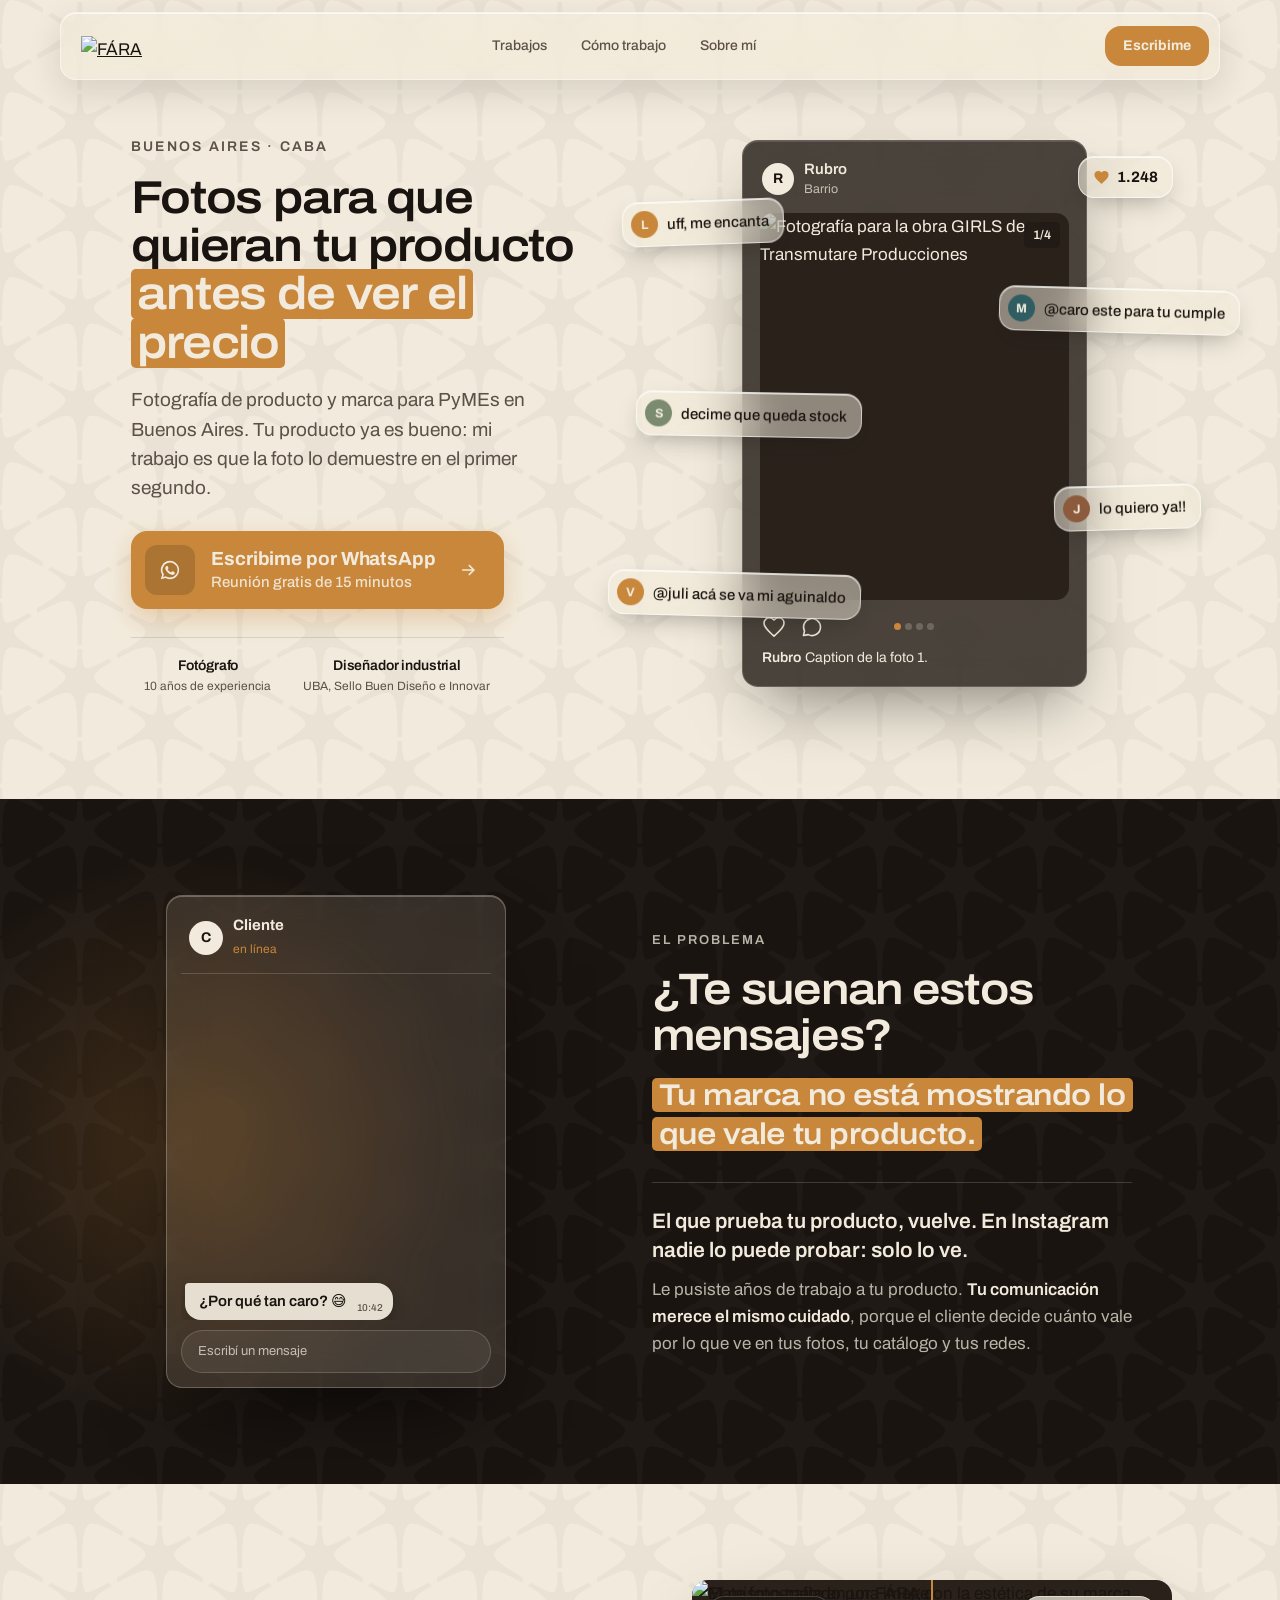
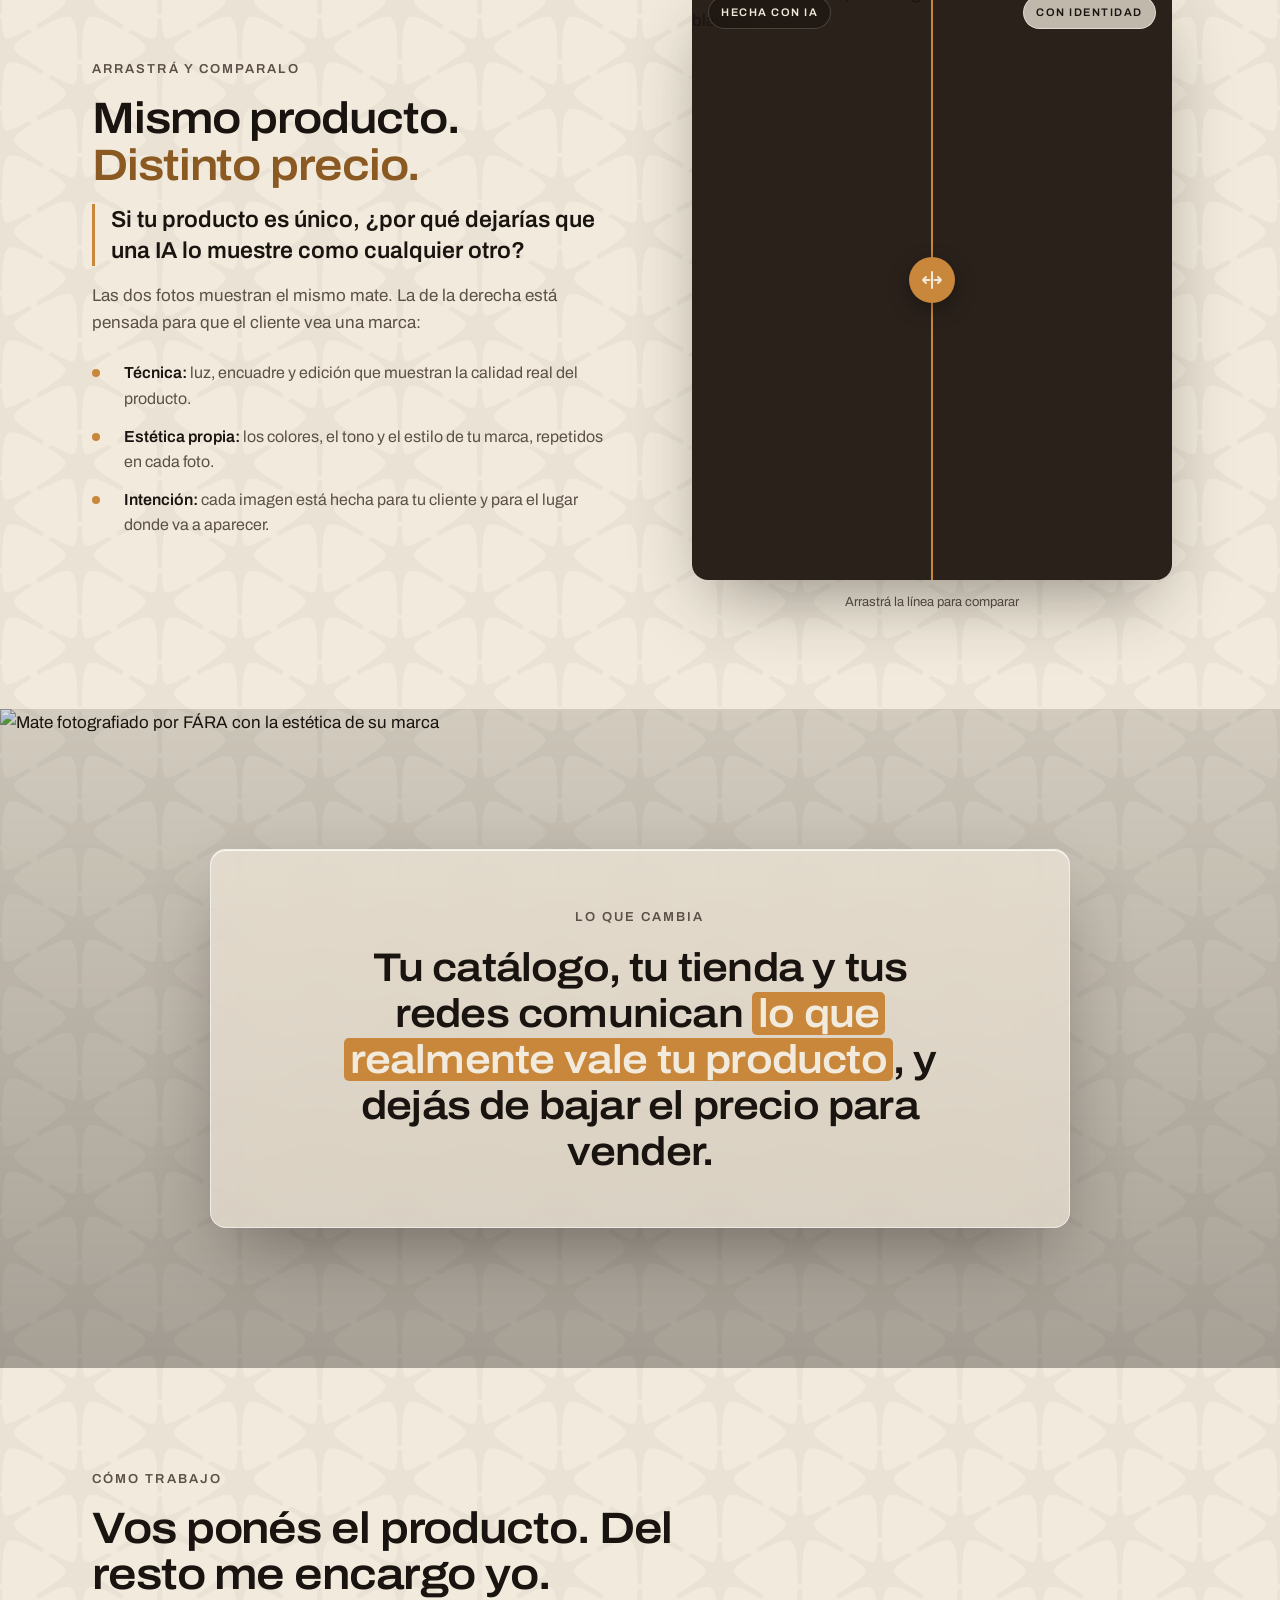
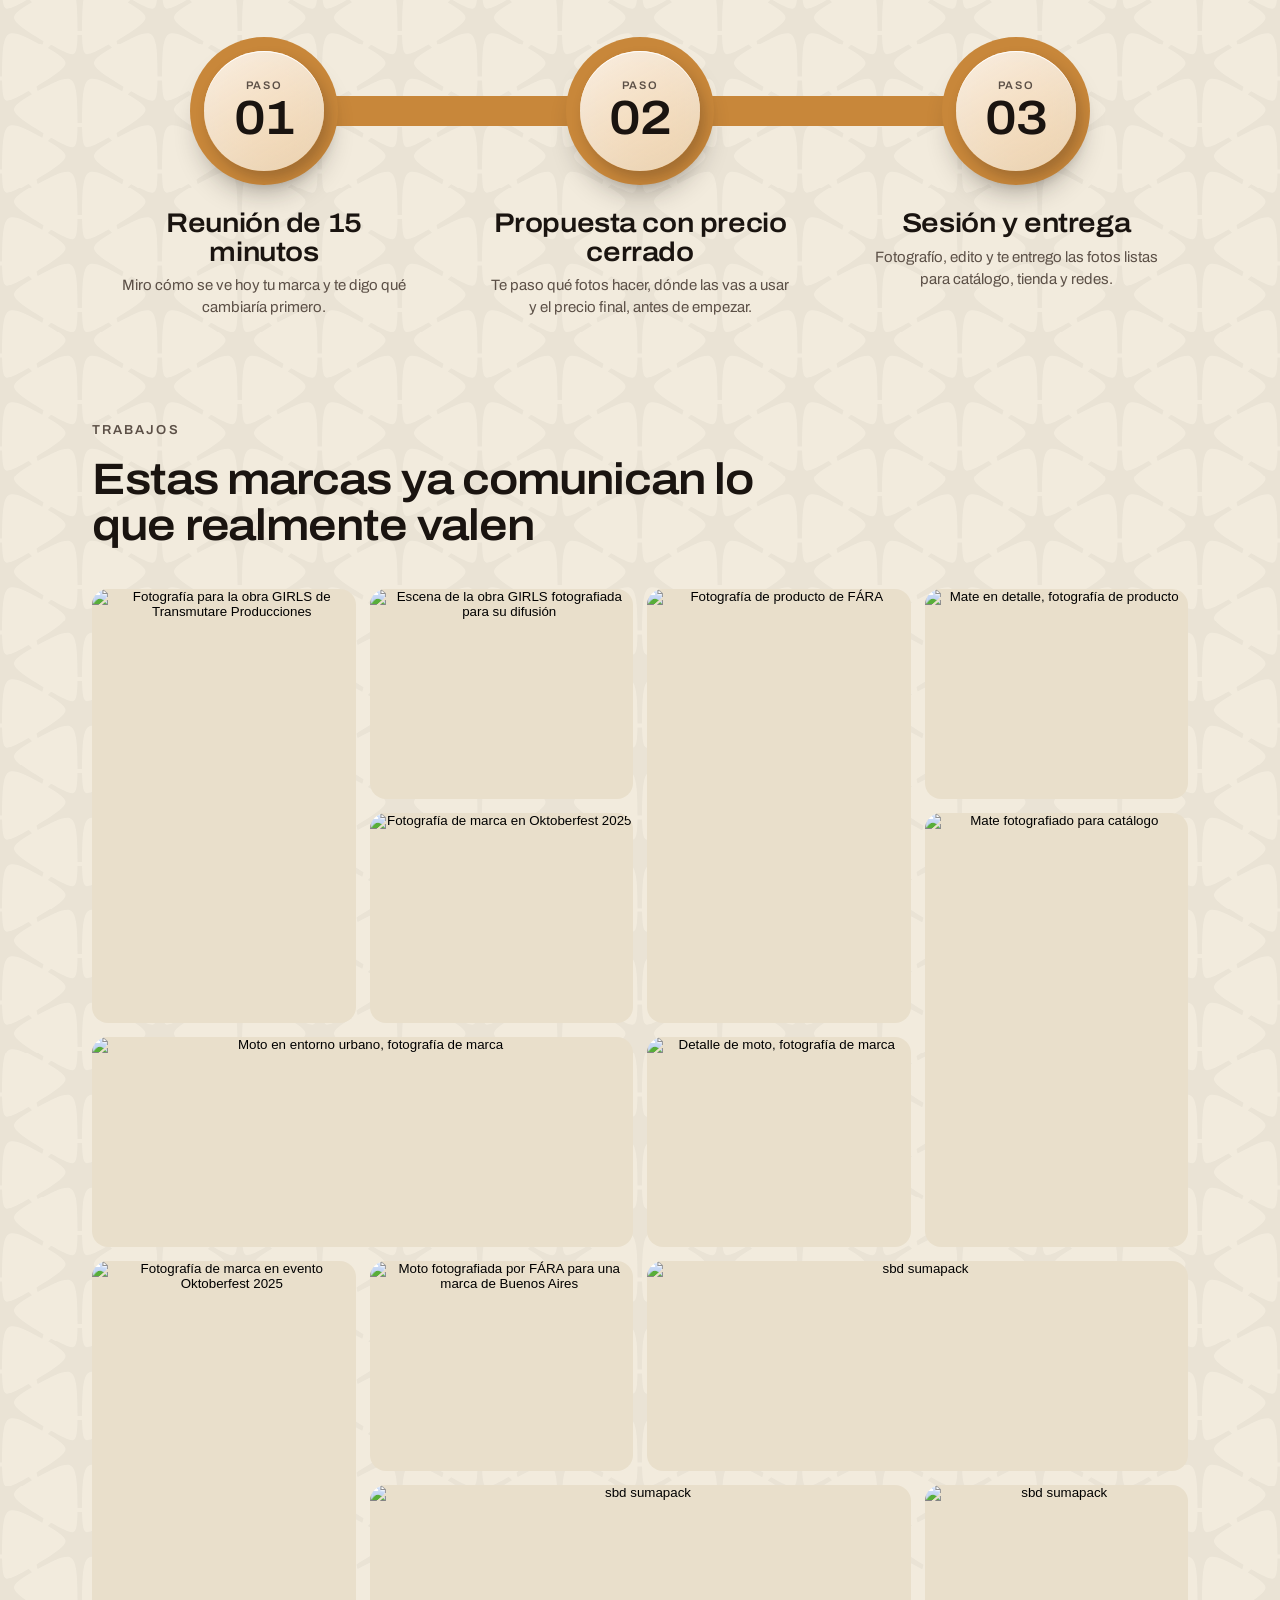
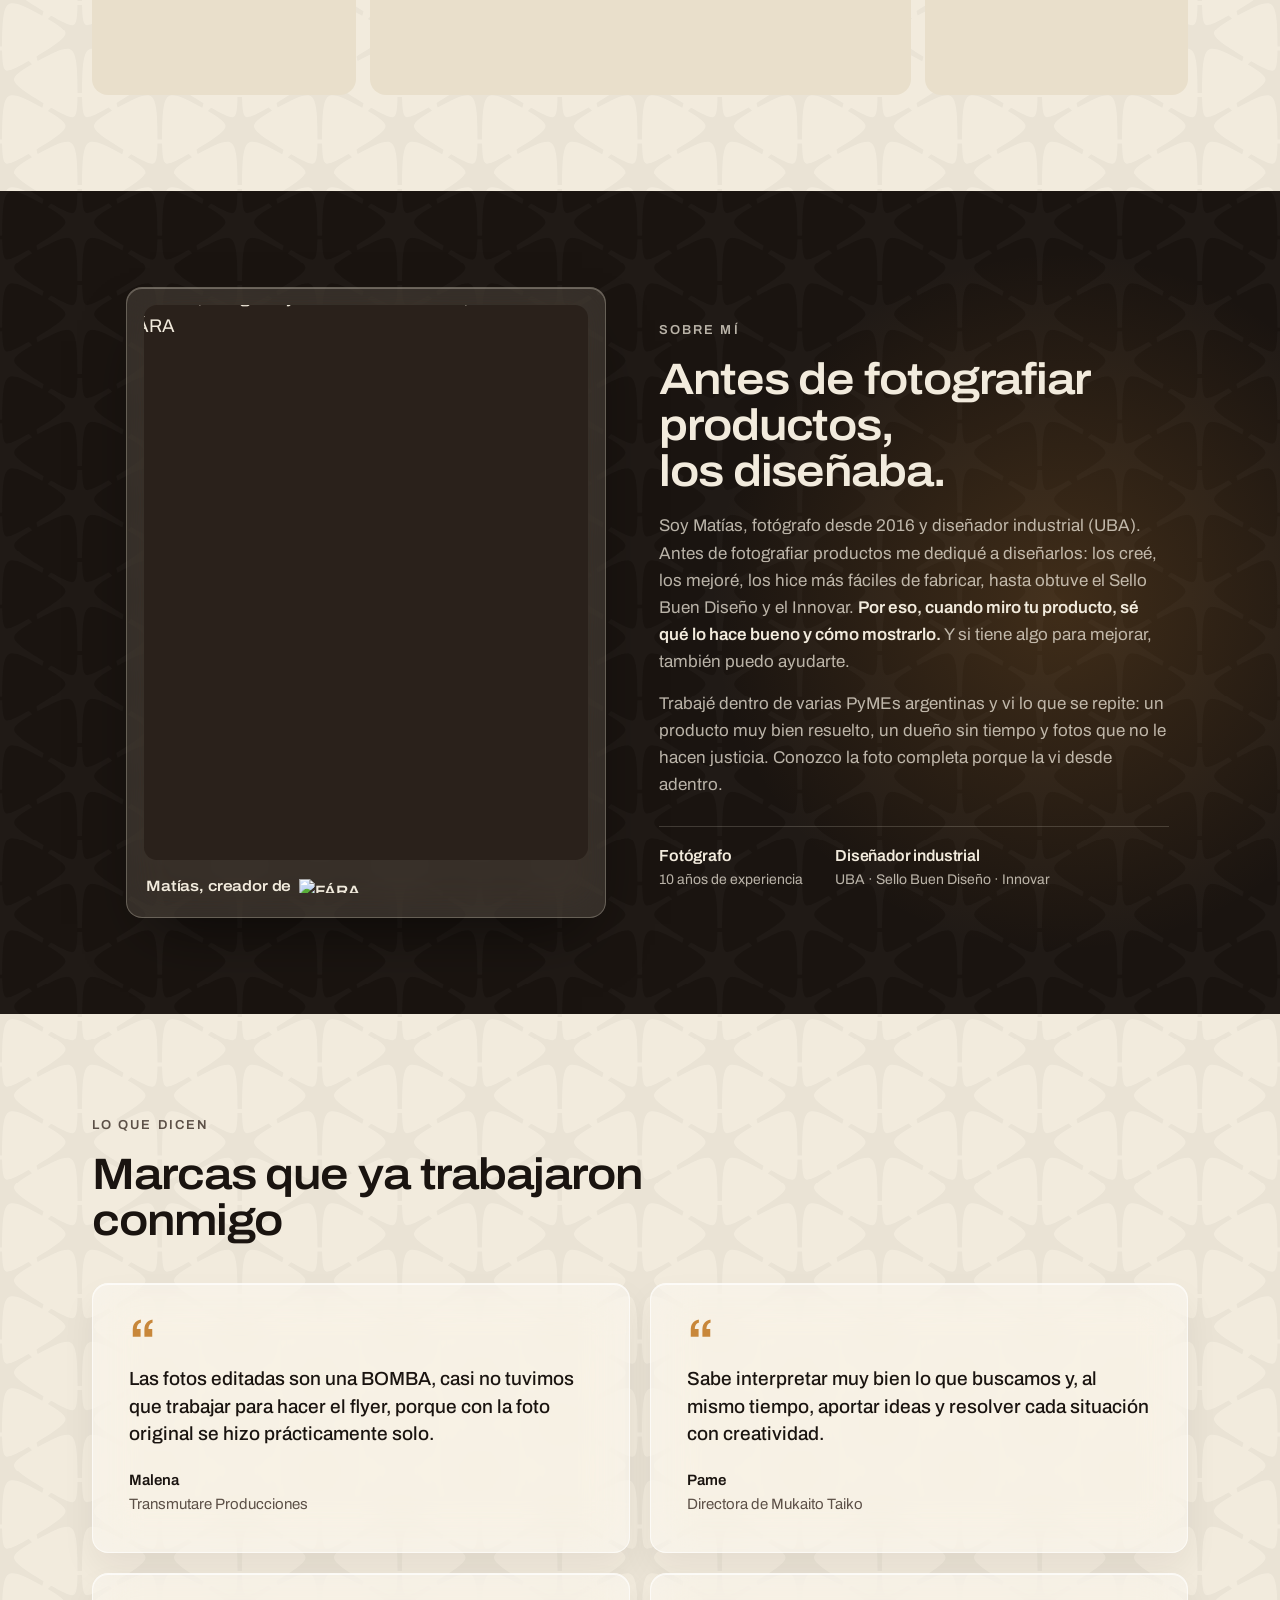
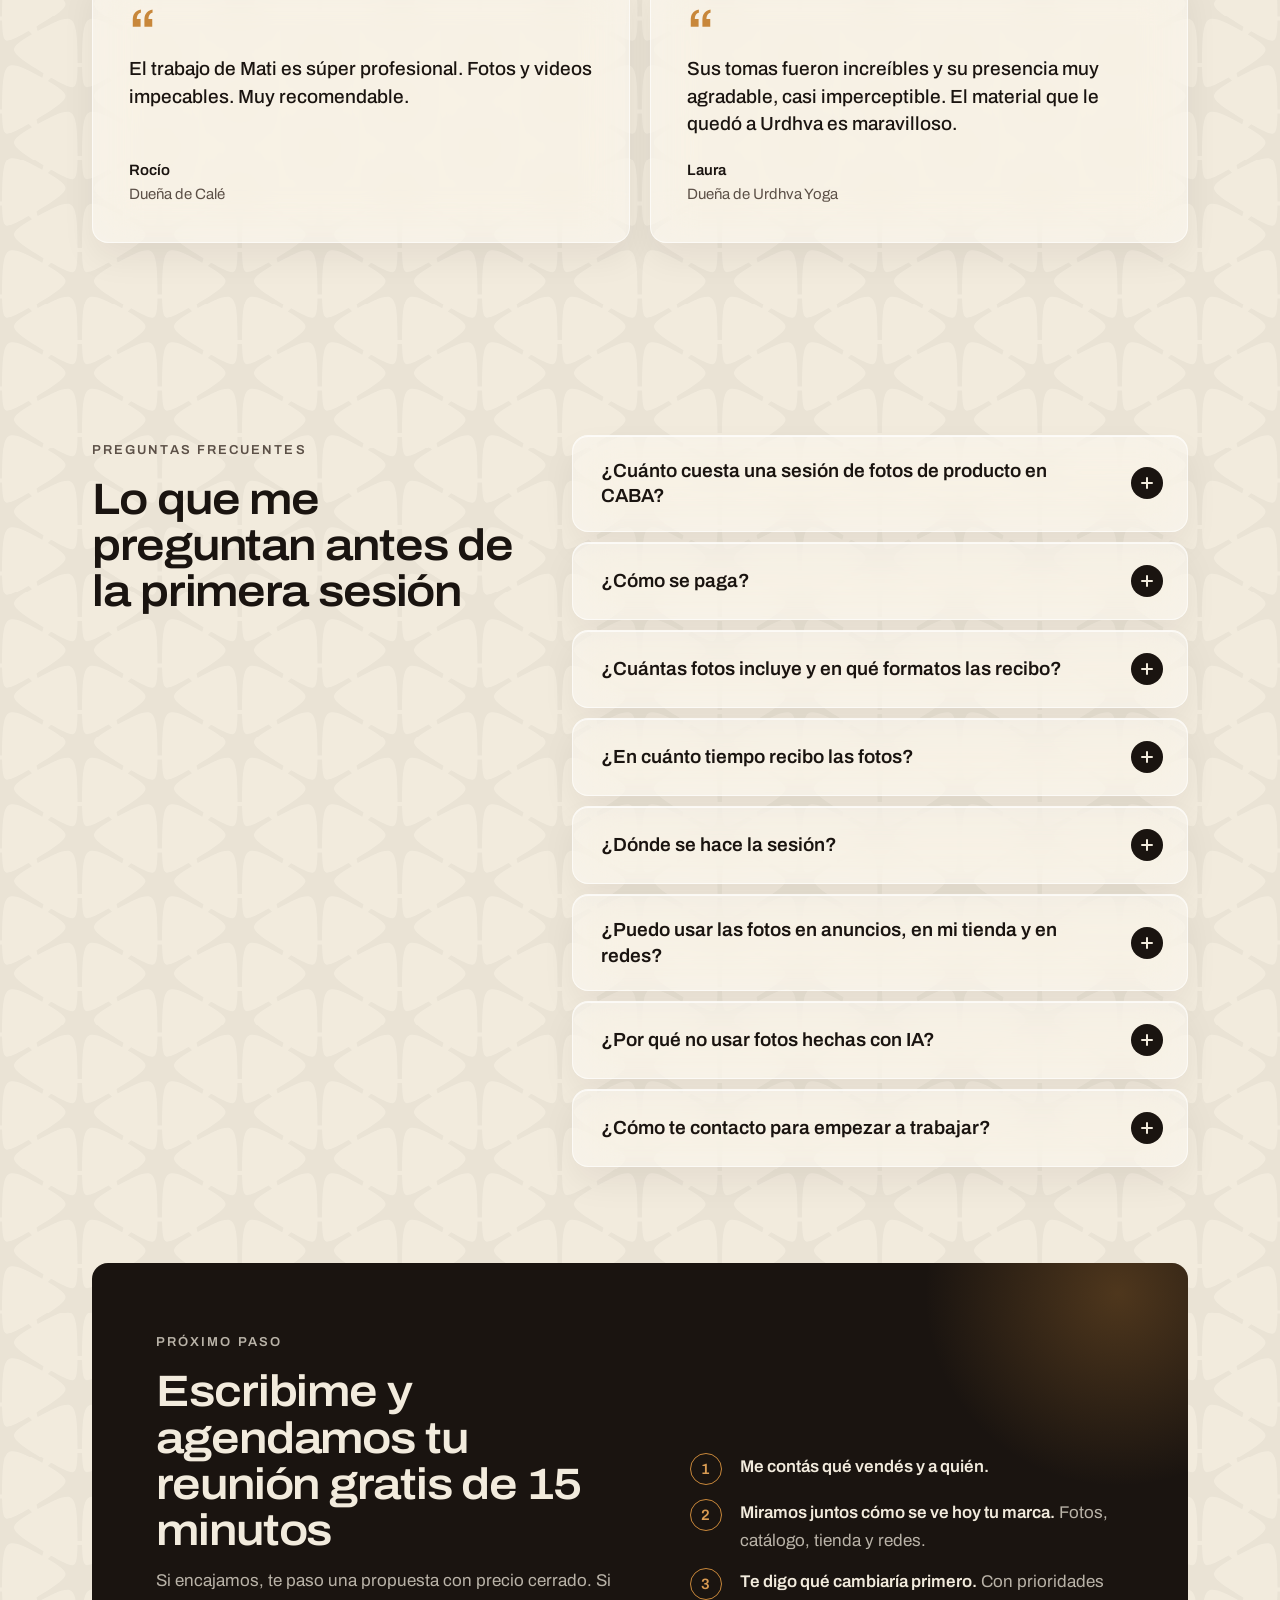
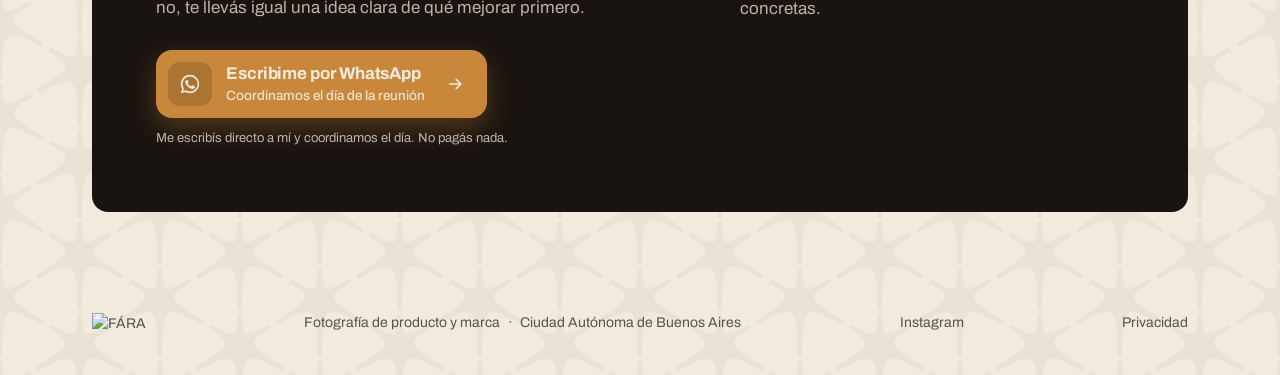
==== commit 6d9b7158: "Cómo trabajo en fila con tubo ámbar, post del hero más rápido y comparador sin arrastre de imagen en" ====
--- a/index.html
+++ b/index.html
@@ -375,10 +375,7 @@
   .hero .eyebrow{font-size:14px;}
 }
 /* cómo trabajo: lo que hace el cliente y lo que hago yo */
-.step .vy{margin-top:12px;display:grid;grid-template-columns:40px 1fr;gap:8px;align-items:baseline;}
-.step .vy b{font-size:11px;font-weight:600;letter-spacing:.12em;text-transform:uppercase;color:var(--muted);}
-.step .vy p{margin:0;color:var(--muted);font-size:15px;line-height:1.5;}
-.step .vy-yo b{color:#8A5A22;}
+.step .step-yo{margin-top:8px;color:var(--muted);font-size:15px;line-height:1.5;}
 /* sección de mensajes */
 .talk{position:relative;overflow:hidden;background:var(--espresso) var(--trama-clara) 0 0/160px auto;color:var(--on-dark);}
 .talk::before{content:"";position:absolute;width:620px;height:620px;border-radius:50%;left:-120px;top:50%;transform:translateY(-50%);
@@ -434,9 +431,9 @@
 .compare-points li::before{content:"";width:8px;height:8px;margin-top:9px;border-radius:50%;background:var(--ambar);}
 .compare-points b{color:var(--espresso);font-weight:600;}
 .cmp{position:relative;border-radius:var(--radius);overflow:hidden;aspect-ratio:4/5;
-  max-width:480px;width:100%;margin:0 auto;cursor:ew-resize;user-select:none;touch-action:pan-y;
+  max-width:480px;width:100%;margin:0 auto;cursor:ew-resize;user-select:none;-webkit-user-select:none;touch-action:pan-y;
   box-shadow:0 30px 70px -20px rgba(26,20,16,.45);background:var(--espresso-2);}
-.cmp-img{position:absolute;inset:0;width:100%;height:100%;object-fit:cover;}
+.cmp-img{position:absolute;inset:0;width:100%;height:100%;object-fit:cover;-webkit-user-drag:none;user-select:none;-webkit-user-select:none;}
 .cmp-before{position:absolute;inset:0;overflow:hidden;z-index:2;clip-path:inset(0 50% 0 0);}
 .cmp-frost{position:absolute;inset:0;pointer-events:none;opacity:0;
   background:rgba(242,235,221,.24);backdrop-filter:blur(18px) saturate(120%);-webkit-backdrop-filter:blur(18px) saturate(120%);
@@ -487,23 +484,44 @@
 }
 
 /* ============ PROCESO ============ */
-.steps{display:grid;gap:0;}
-/* línea de tiempo: el número ancla cada paso y una línea fina los une */
-.step{position:relative;padding:0 0 44px 76px;}
+/* pasos: cada número es un círculo de vidrio claro sobre un aro ámbar, unidos por un tubo ámbar (svg que arma el JS) */
+.steps{position:relative;display:grid;gap:0;}
+.steps-tubo{position:absolute;inset:0;width:100%;height:100%;overflow:visible;pointer-events:none;z-index:0;}
+.steps-tubo path{fill:none;stroke:var(--ambar);stroke-width:26px;stroke-linecap:round;stroke-linejoin:round;
+  stroke-dasharray:1;stroke-dashoffset:1;transition:stroke-dashoffset 1.1s var(--ease-io) .15s;}
+.steps.in-view .steps-tubo path{stroke-dashoffset:0;}
+.step{position:relative;z-index:1;display:grid;grid-template-columns:96px 1fr;column-gap:20px;align-items:start;padding-bottom:40px;}
 .step:last-child{padding-bottom:0;}
-.step::before{content:"";position:absolute;left:24px;top:60px;bottom:10px;width:1px;background:rgba(26,20,16,.2);}
-.step:last-child::before{display:none;}
-.step-icon{width:48px;height:48px;border-radius:50%;border:1.5px solid var(--espresso);
-  display:flex;align-items:center;justify-content:center;margin-bottom:18px;}
-.step-icon svg{width:22px;height:22px;}
-.step-num{position:absolute;left:0;top:-4px;font-size:46px;font-weight:600;font-stretch:112%;letter-spacing:-.03em;line-height:1;color:var(--ambar);}
+.step-num{position:relative;width:96px;height:96px;border-radius:50%;background:var(--ambar);
+  display:flex;flex-direction:column;align-items:center;justify-content:center;
+  font-size:34px;font-weight:600;font-stretch:112%;letter-spacing:-.03em;line-height:1;color:var(--espresso);
+  box-shadow:0 18px 30px -16px rgba(26,20,16,.45);}
+.step-num::before{content:"";position:absolute;inset:10px;border-radius:50%;
+  background:linear-gradient(150deg,rgba(255,255,255,.86),rgba(242,235,221,.74));
+  backdrop-filter:var(--glass-blur);-webkit-backdrop-filter:var(--glass-blur);
+  box-shadow:inset 0 1px 0 rgba(255,255,255,.95), 5px 8px 14px rgba(26,20,16,.22);}
+.step-num small,.step-num span{position:relative;}
+.step-num small{margin-bottom:3px;font-size:10px;font-weight:600;font-stretch:100%;letter-spacing:.14em;text-transform:uppercase;color:var(--muted);}
+.step-txt{padding-top:6px;}
 .step h3{margin-bottom:4px;font-size:clamp(23px,2.2vw,27px);}
 .step p{color:var(--muted);font-size:16px;}
 @media (min-width:768px){
-  .steps{grid-template-columns:repeat(3,1fr);gap:48px;}
-  .step,.step:last-child{padding:76px 0 0;}
-  .step::before{left:76px;right:-36px;top:23px;bottom:auto;width:auto;height:1px;}
-}
+  /* fila recta: los 3 círculos a la misma altura, unidos por un tubo recto, y el texto debajo de cada uno */
+  .steps-tubo path{stroke-width:24px;}
+  .steps{grid-template-columns:repeat(3,1fr);column-gap:32px;}
+  .step,.step:last-child{grid-template-columns:none;justify-items:center;align-content:start;row-gap:24px;padding:0;text-align:center;}
+  .step-txt{max-width:300px;padding:0;}
+  .step-num{width:124px;height:124px;font-size:42px;}
+  .step-num::before{inset:12px;}
+  .step-num small{font-size:11px;}
+}
+@media (min-width:1024px){
+  .steps-tubo path{stroke-width:30px;}
+  .step-num{width:148px;height:148px;font-size:48px;}
+  .step-num::before{inset:14px;}
+}
+@media (prefers-reduced-motion:reduce){ .steps-tubo path{transition:none;stroke-dashoffset:0;} }
+@media (prefers-reduced-transparency:reduce){ .step-num::before{background:var(--crema);backdrop-filter:none;-webkit-backdrop-filter:none;} }
 
 /* ============ PORTAFOLIO ============ */
 .bento{display:grid;grid-template-columns:repeat(2,1fr);grid-auto-rows:160px;gap:10px;grid-auto-flow:dense;}
@@ -808,10 +826,10 @@
 
       <div class="reveal">
         <div class="cmp" id="cmp">
-          <img class="cmp-img" id="imgDer" src="https://res.cloudinary.com/eekglpse/image/upload/f_auto,q_auto,w_960/v1792715098/MATE-13.webp" alt="Mate fotografiado por FÁRA con la estética de su marca" loading="lazy">
+          <img class="cmp-img" id="imgDer" draggable="false" src="https://res.cloudinary.com/eekglpse/image/upload/f_auto,q_auto,w_960/v1792715098/MATE-13.webp" alt="Mate fotografiado por FÁRA con la estética de su marca" loading="lazy">
           <span class="cmp-frost" id="frostR" aria-hidden="true" style="z-index:1"></span>
           <div class="cmp-before" id="cmpBefore">
-            <img class="cmp-img" id="imgIzq" src="https://res.cloudinary.com/eekglpse/image/upload/f_auto,q_auto,w_960/v1792715090/mate_ia.webp" alt="El mismo mate en una imagen generada con IA sobre fondo blanco" loading="lazy">
+            <img class="cmp-img" id="imgIzq" draggable="false" src="https://res.cloudinary.com/eekglpse/image/upload/f_auto,q_auto,w_960/v1792715090/mate_ia.webp" alt="El mismo mate en una imagen generada con IA sobre fondo blanco" loading="lazy">
             <span class="cmp-frost" id="frostL" aria-hidden="true"></span>
           </div>
           <div class="cmp-divider" id="cmpDiv"></div>
@@ -846,23 +864,27 @@
       </div>
       <div class="steps reveal-stagger">
         <article class="step stagger-item">
-          <span class="step-num">01</span>
+          <span class="step-num" aria-hidden="true"><small>Paso</small><span>01</span></span>
+          <div class="step-txt">
           <h3>Reunión de 15 minutos</h3>
-          <div class="vy"><b>Vos</b><p>Me contás qué vendés y a quién.</p></div>
-          <div class="vy vy-yo"><b>Yo</b><p>Miro cómo se ve hoy tu marca y te digo qué cambiaría primero.</p></div>
+          <p class="step-yo">Miro cómo se ve hoy tu marca y te digo qué cambiaría primero.</p>
+          </div>
         </article>
         <article class="step stagger-item">
-          <span class="step-num">02</span>
+          <span class="step-num" aria-hidden="true"><small>Paso</small><span>02</span></span>
+          <div class="step-txt">
           <h3>Propuesta con precio cerrado</h3>
-          <div class="vy"><b>Vos</b><p>Leés la propuesta y decidís.</p></div>
-          <div class="vy vy-yo"><b>Yo</b><p>Te paso qué fotos hacer, dónde las vas a usar y el precio final, antes de empezar.</p></div>
+          <p class="step-yo">Te paso qué fotos hacer, dónde las vas a usar y el precio final, antes de empezar.</p>
+          </div>
         </article>
         <article class="step stagger-item">
-          <span class="step-num">03</span>
+          <span class="step-num" aria-hidden="true"><small>Paso</small><span>03</span></span>
+          <div class="step-txt">
           <h3>Sesión y entrega</h3>
-          <div class="vy"><b>Vos</b><p>Me traés el producto al estudio o voy a tu local.</p></div>
-          <div class="vy vy-yo"><b>Yo</b><p>Fotografío, edito y te entrego las fotos listas para catálogo, tienda y redes.</p></div>
+          <p class="step-yo">Fotografío, edito y te entrego las fotos listas para catálogo, tienda y redes.</p>
+          </div>
         </article>
+        <svg class="steps-tubo" aria-hidden="true" focusable="false"><path pathLength="1" d=""/></svg>
       </div>
     </div>
   </section>
@@ -1172,7 +1194,7 @@
         cnt=root.querySelector('.post-cnt'), dotsBox=root.querySelector('.post-dots'), likesEl=root.querySelector('.post-likes b');
   const rm=matchMedia('(prefers-reduced-motion: reduce)').matches;
   const COLORES=['#C8873A','#2F5D62','#7A8B6F','#8C5A3C','#C8873A'];
-  const D=5400, T_TAP=3000, T_SWIPE=3700;
+  const D=4200, T_TAP=2000, T_SWIPE=2700;
   let fotos=[...vp.querySelectorAll('.post-s img')].map(im=>({src:im.getAttribute('src'),alt:im.alt}));
   let trabajos=[...vp.querySelectorAll('.post-s')].map(sl=>[sl.dataset.rubro||'',sl.dataset.barrio||'',sl.dataset.caption||'']);
   let likes=parseInt((likesEl.textContent||'').replace(/\D/g,''),10)||0;
@@ -1324,6 +1346,26 @@
   els.forEach(e=>io.observe(e));
 })();
 
+/* Cómo trabajo: el tubo ámbar une los centros de los círculos (curva en S entre cada par) */
+(function(){
+  const box=document.querySelector('.steps'); if(!box) return;
+  const path=box.querySelector('.steps-tubo path'); const nums=[...box.querySelectorAll('.step-num')];
+  function dibujar(){
+    const c=nums.map(n=>{ const st=n.offsetParent; return [st.offsetLeft+n.offsetLeft+n.offsetWidth/2, st.offsetTop+n.offsetTop+n.offsetHeight/2]; });
+    let d=`M${c[0][0]},${c[0][1]}`;
+    for(let k=1;k<c.length;k++){
+      const [x1,y1]=c[k-1],[x2,y2]=c[k];
+      d+= Math.abs(x2-x1)>Math.abs(y2-y1)
+        ? ` C${(x1+x2)/2},${y1} ${(x1+x2)/2},${y2} ${x2},${y2}`
+        : ` C${x1},${(y1+y2)/2} ${x2},${(y1+y2)/2} ${x2},${y2}`;
+    }
+    path.setAttribute('d',d);
+  }
+  dibujar();
+  if('ResizeObserver' in window) new ResizeObserver(dibujar).observe(box); else addEventListener('resize',dibujar);
+  if(document.fonts&&document.fonts.ready) document.fonts.ready.then(dibujar);
+})();
+
 /* Comparador antes/después: la línea sigue al dedo con un resorte casi sin rebote.
    Arrastrando va pegada; si tocás lejos, viaja hasta ahí. En celular detecta la dirección para no trabar el scroll. */
 (function(){
@@ -1352,7 +1394,8 @@
     if(!raf) raf=requestAnimationFrame(step);
   }
   function grab(on){ dragging=on; box.classList.toggle('is-drag',on); }
-  box.addEventListener('mousedown',e=>{grab(true);setFromX(e.clientX);});
+  box.addEventListener('mousedown',e=>{ if(e.button!==0) return; e.preventDefault(); grab(true);setFromX(e.clientX);});
+  box.addEventListener('dragstart',e=>e.preventDefault());
   addEventListener('mousemove',e=>{ if(dragging) setFromX(e.clientX); });
   addEventListener('mouseup',()=>grab(false));
   box.addEventListener('touchstart',e=>{touch={x:e.touches[0].clientX,y:e.touches[0].clientY,mode:null}; box.classList.add('is-drag');},{passive:true});
